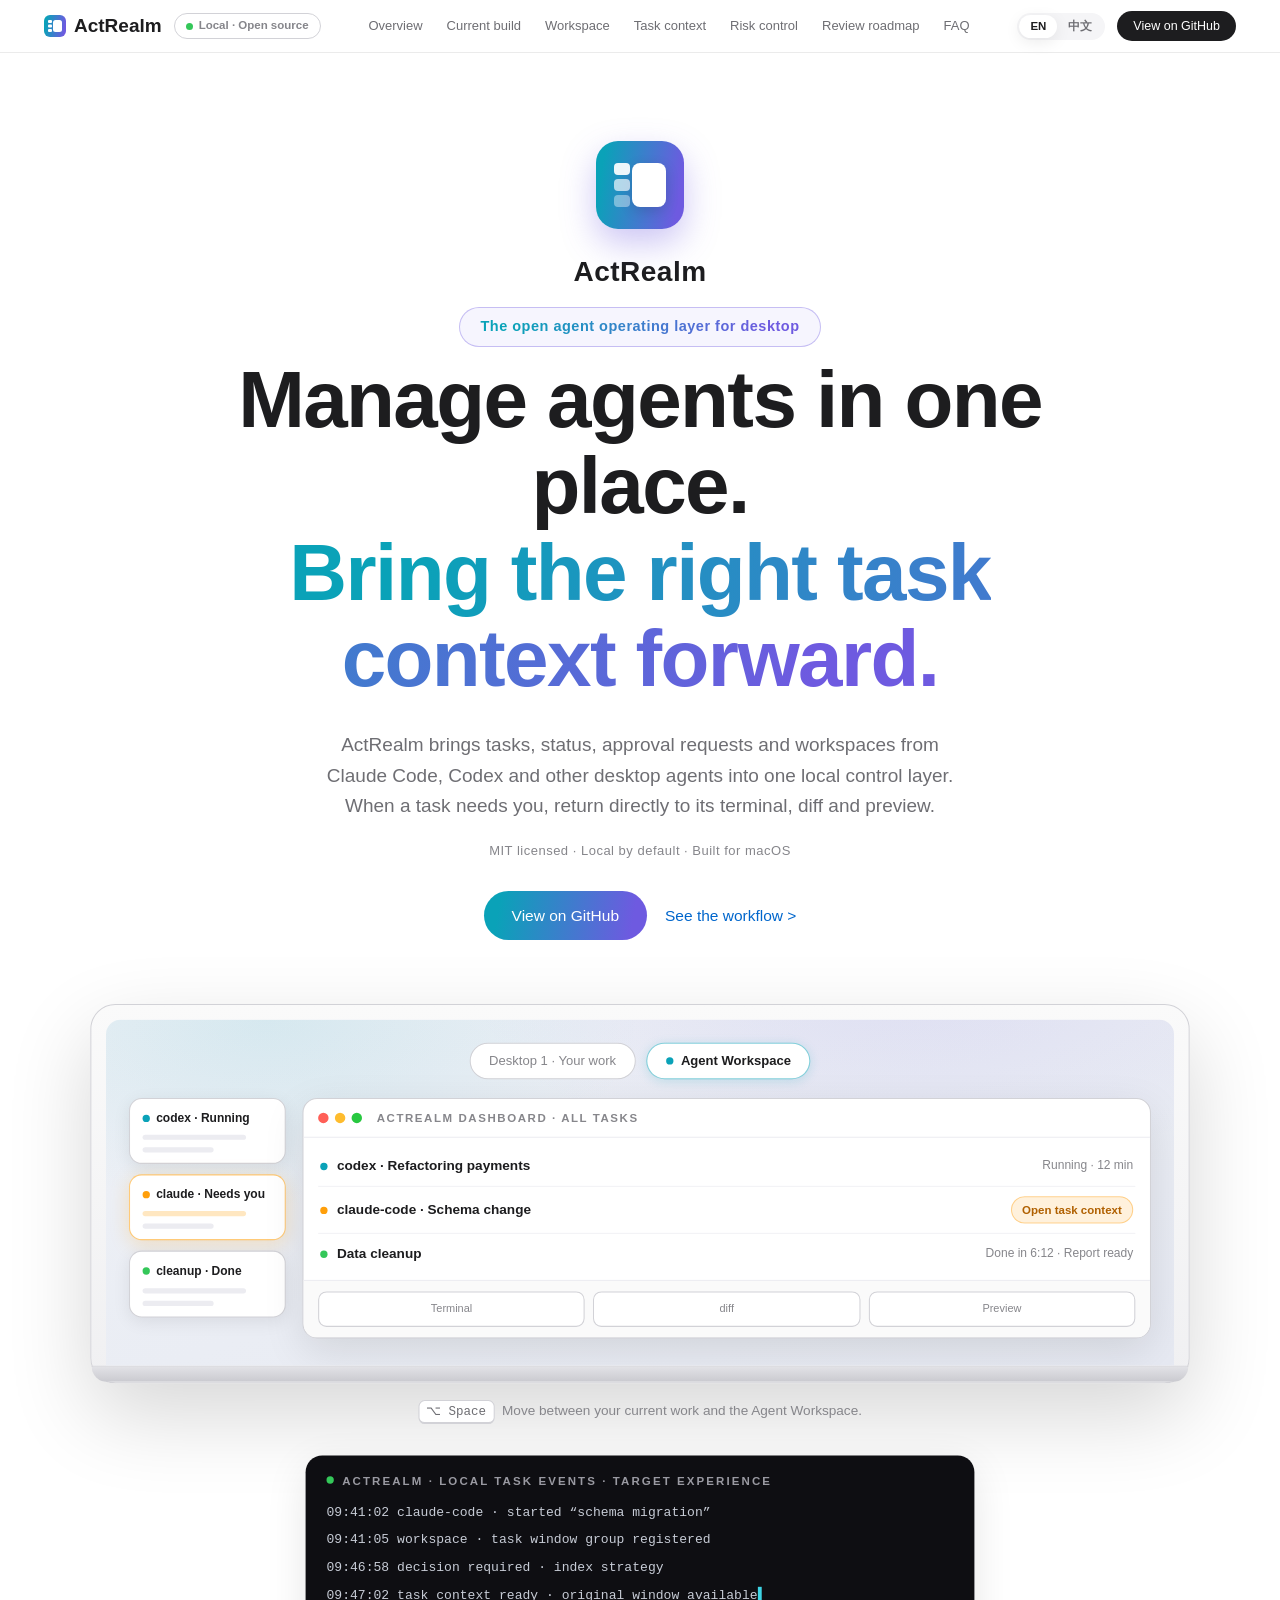
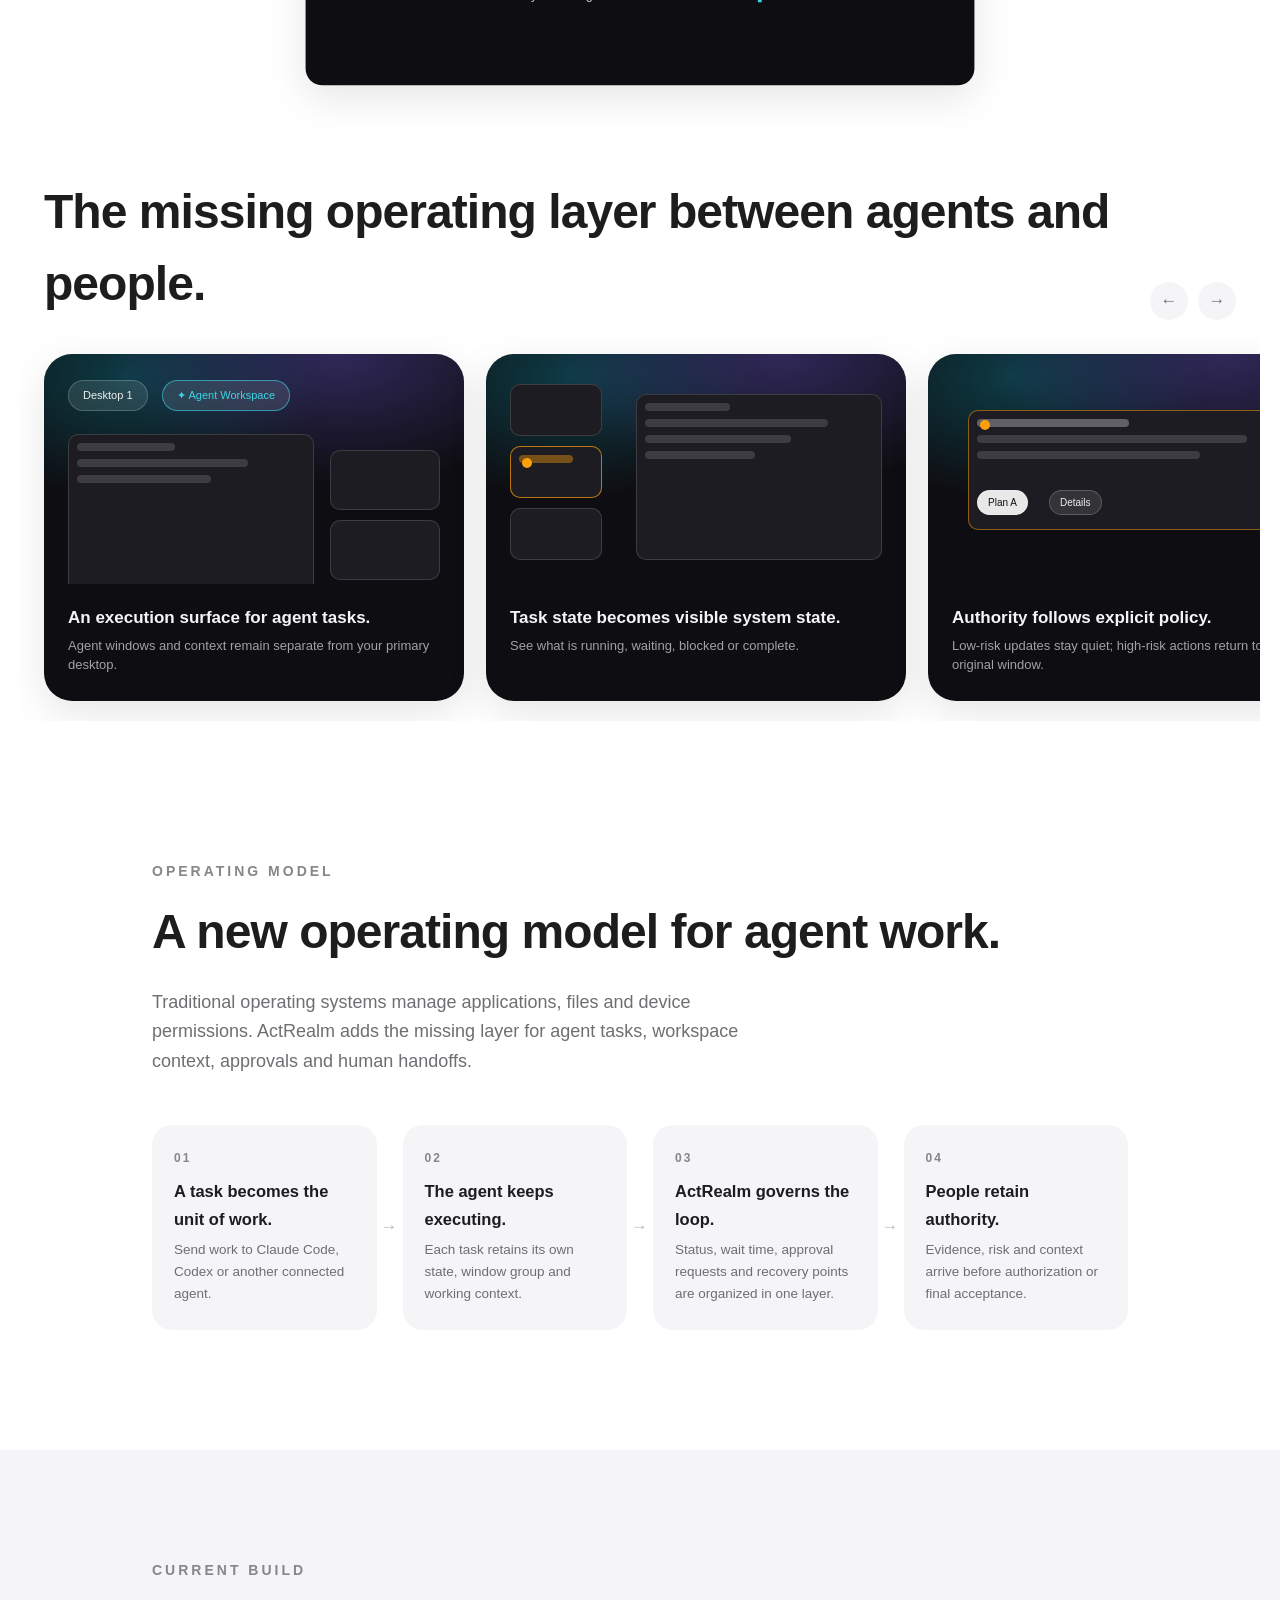
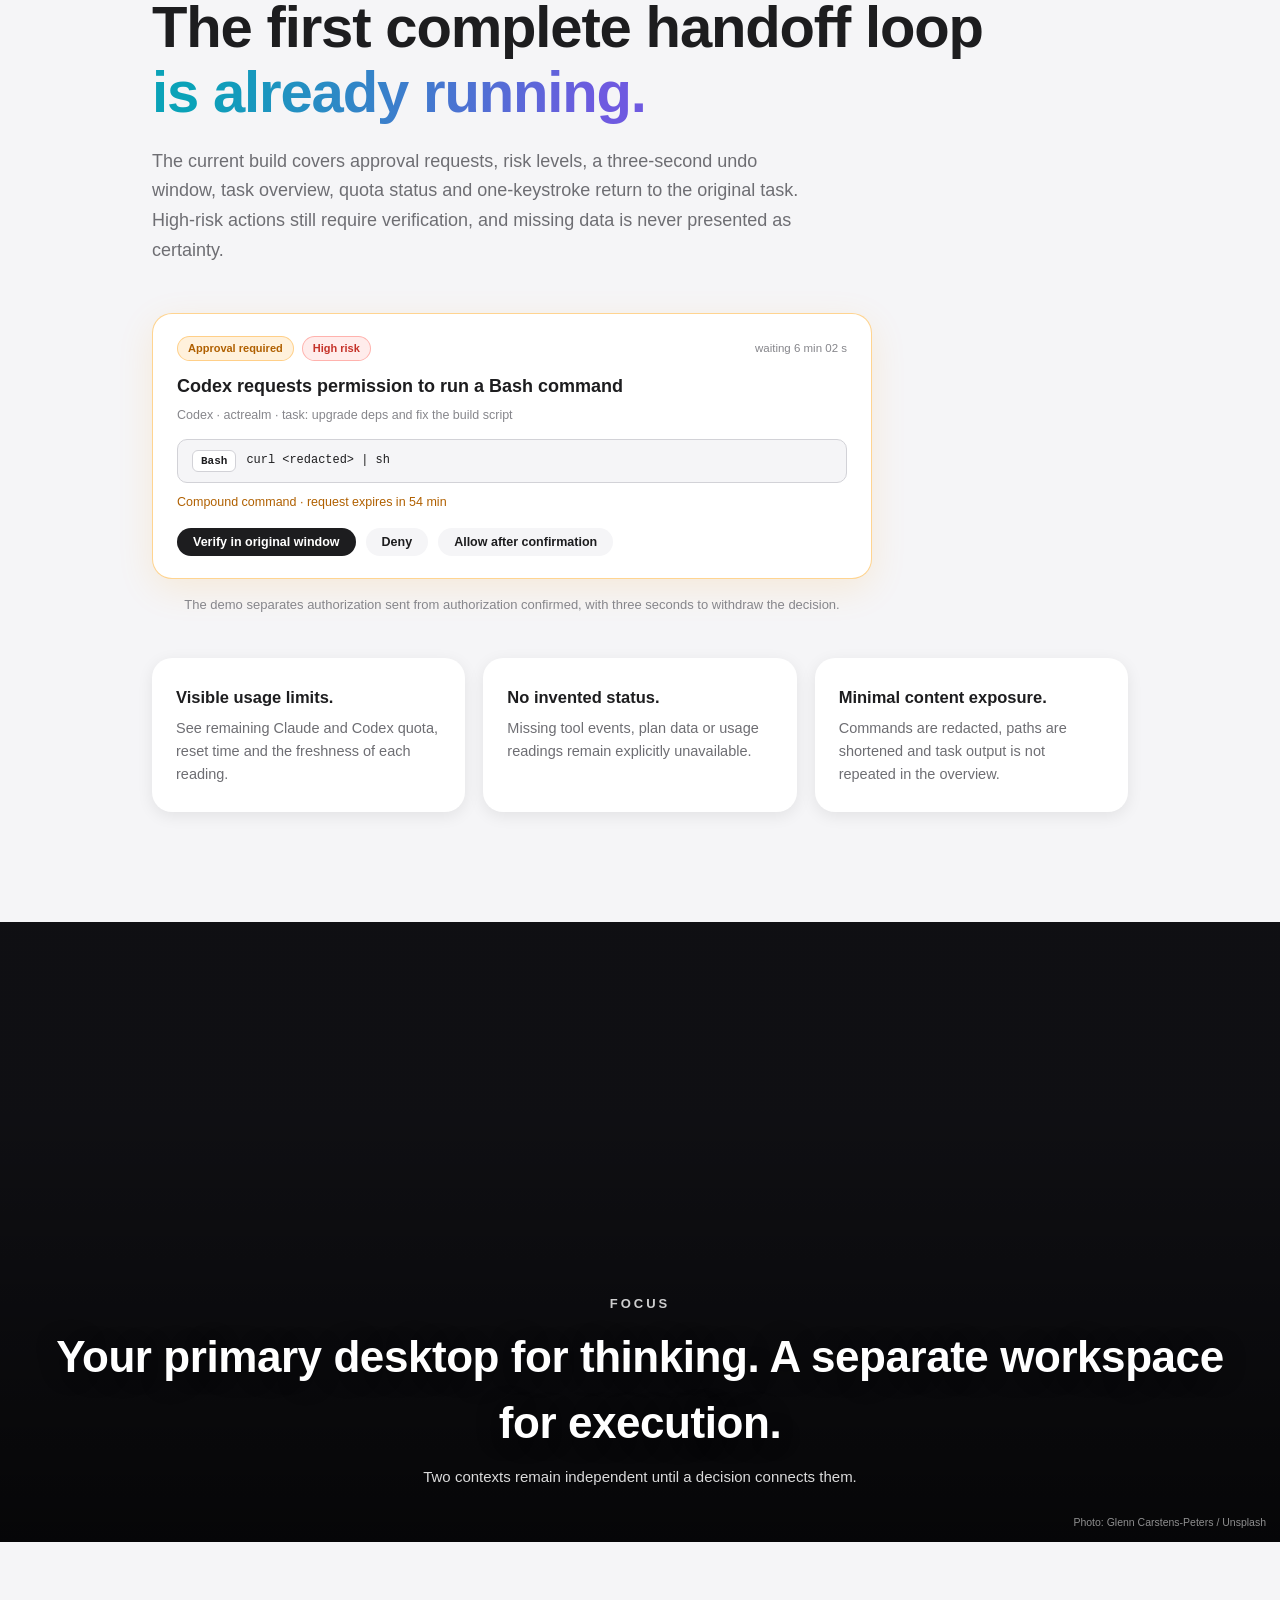
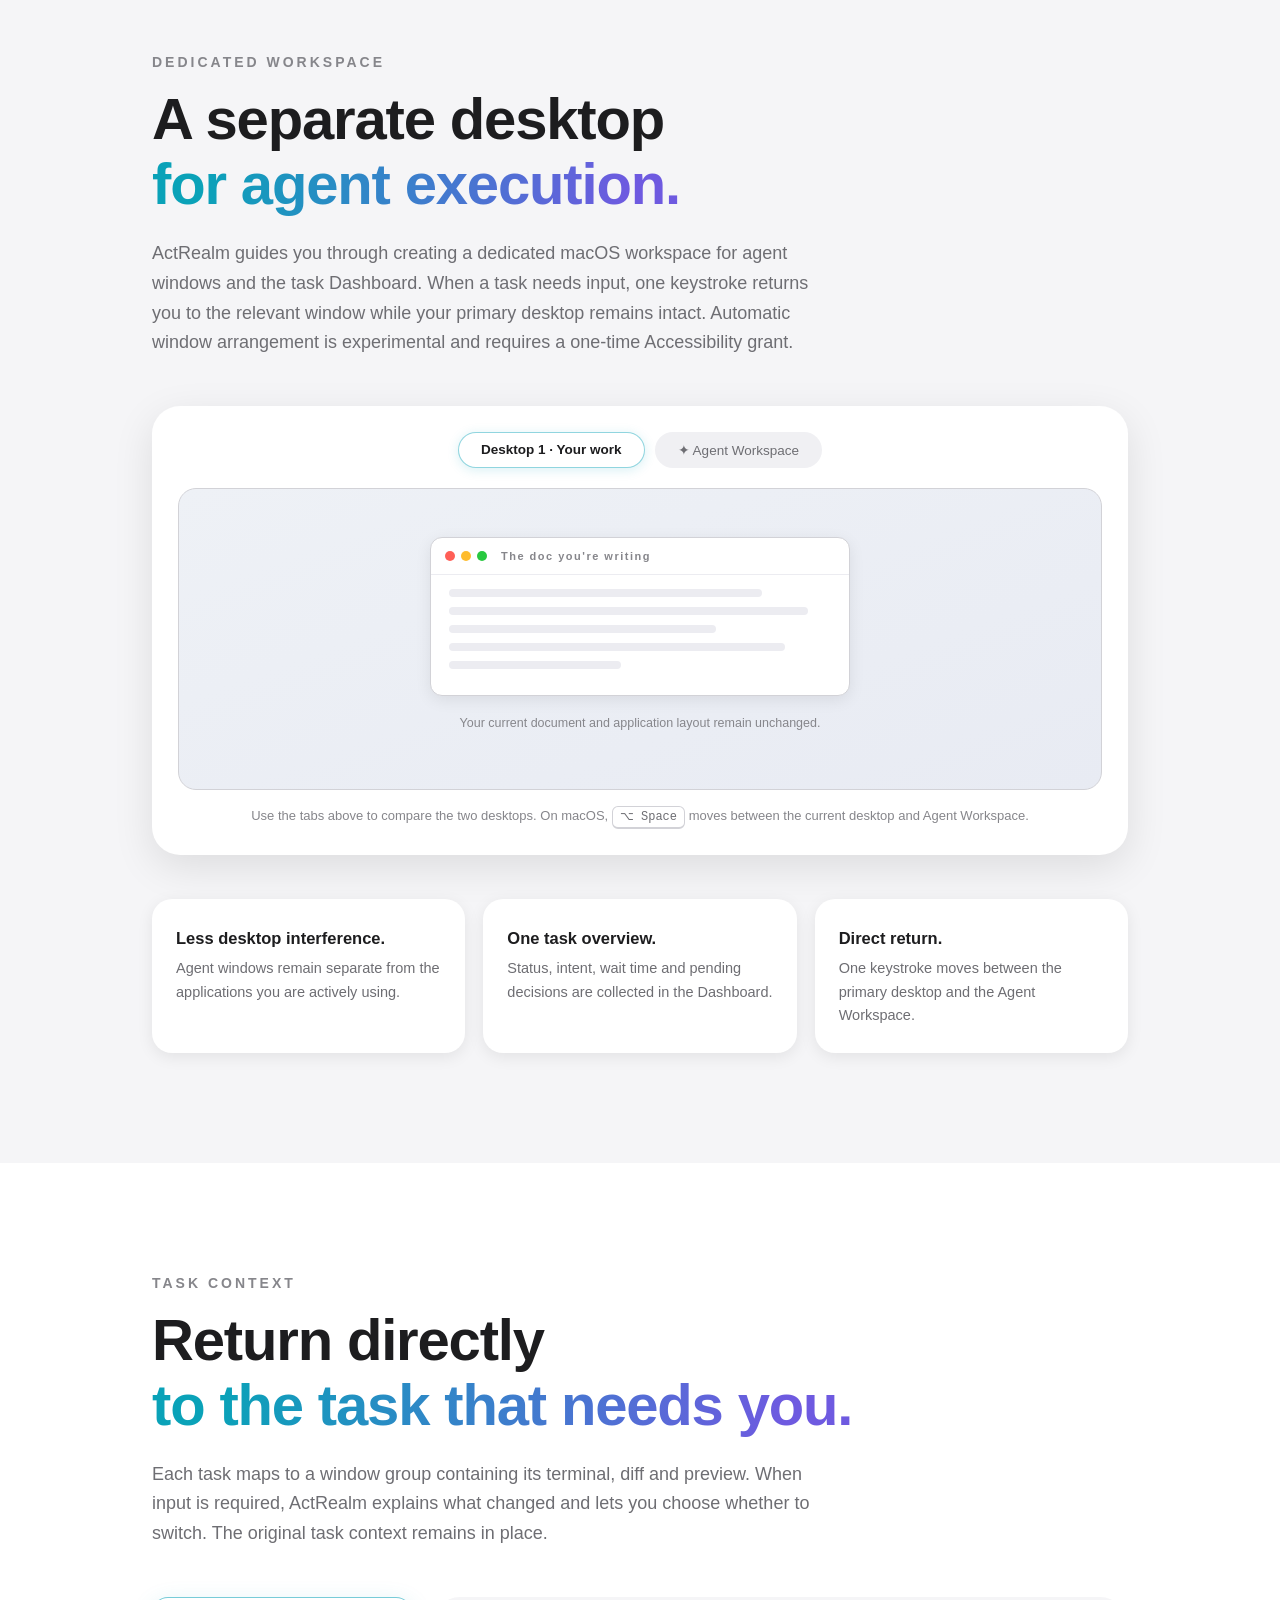
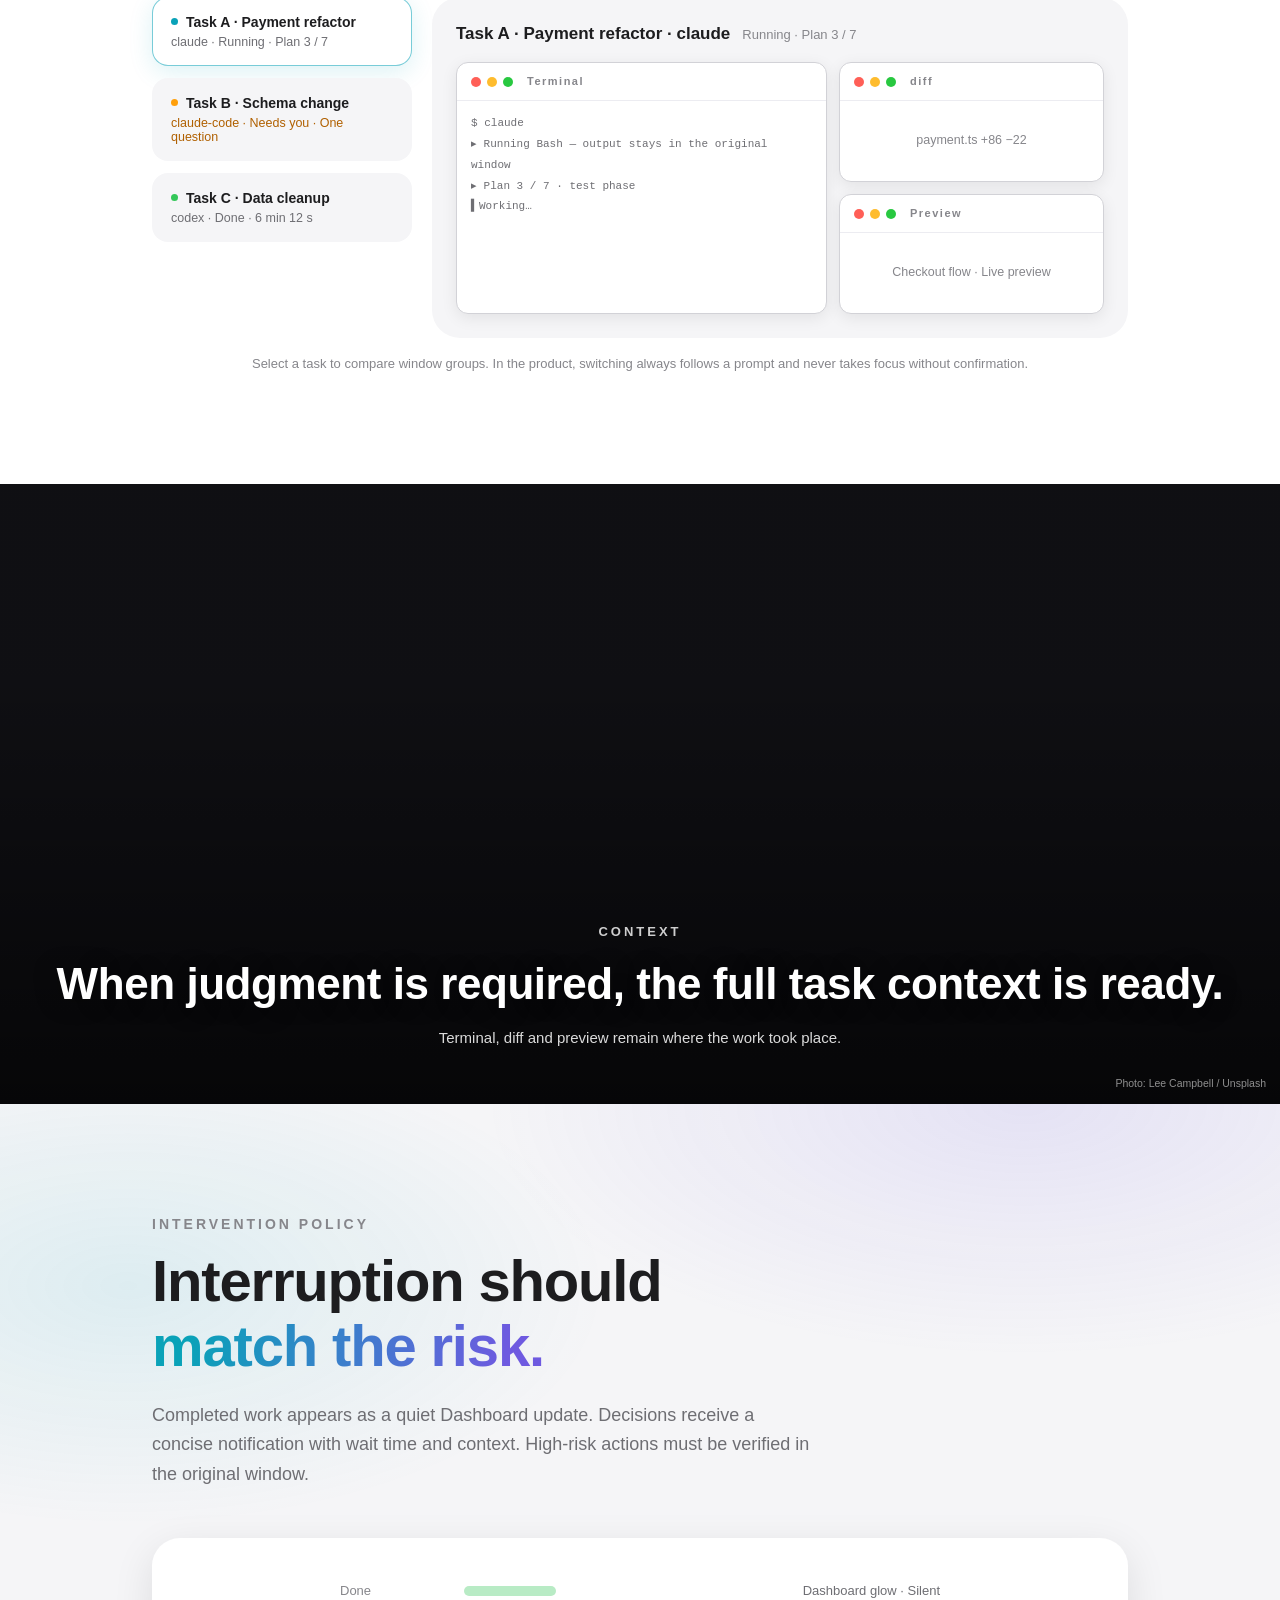
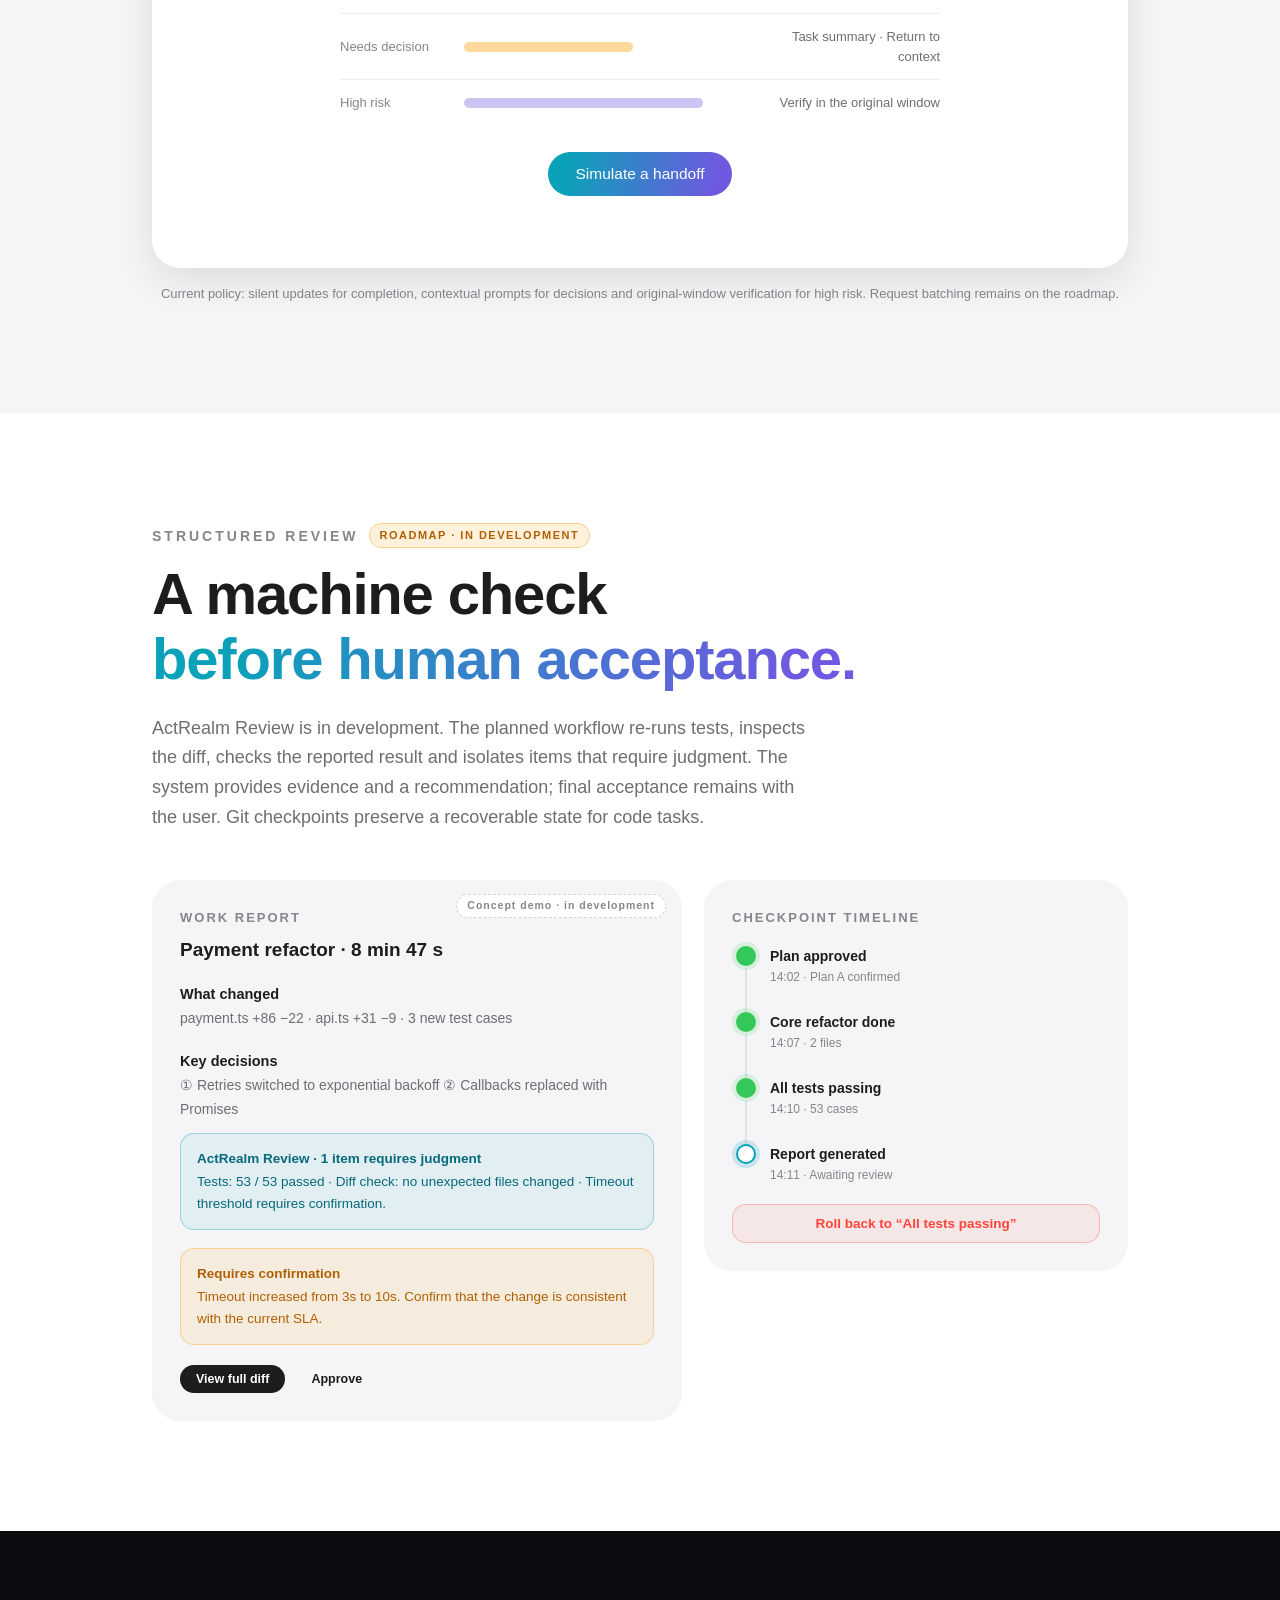
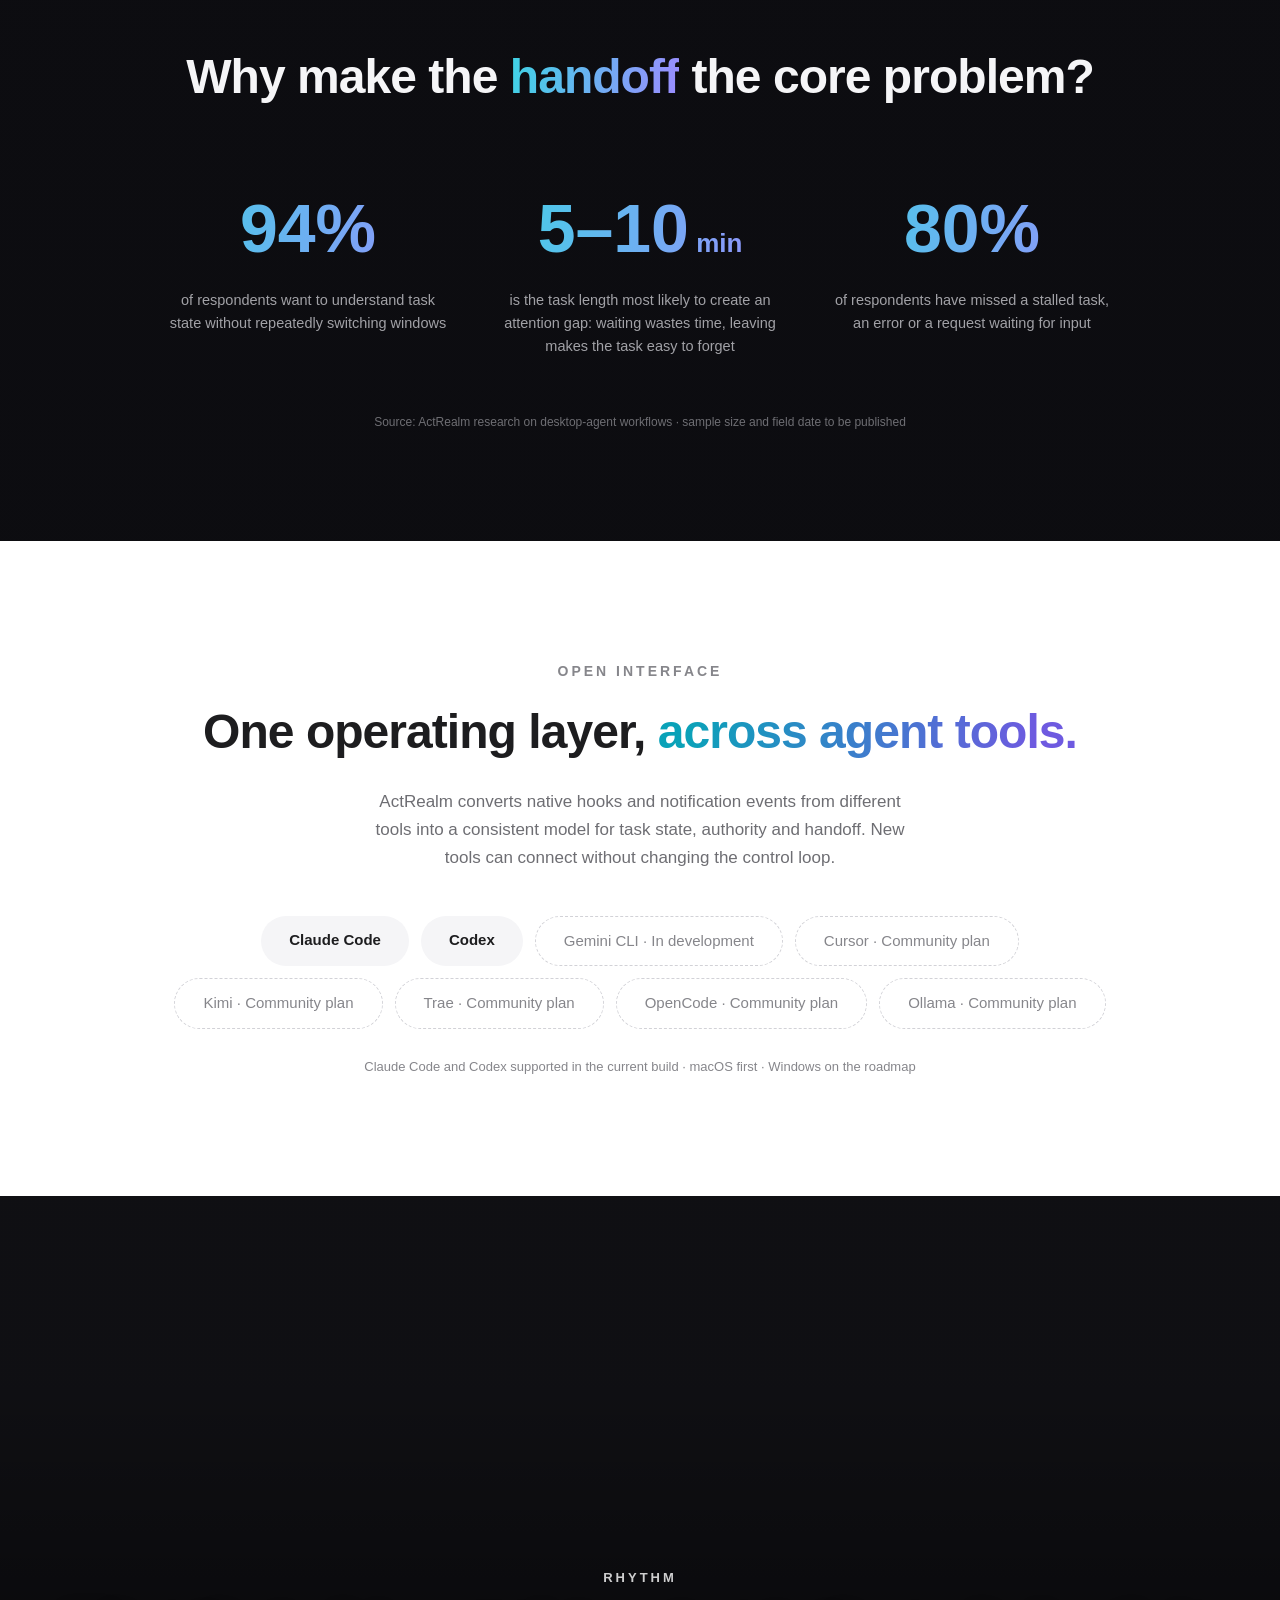
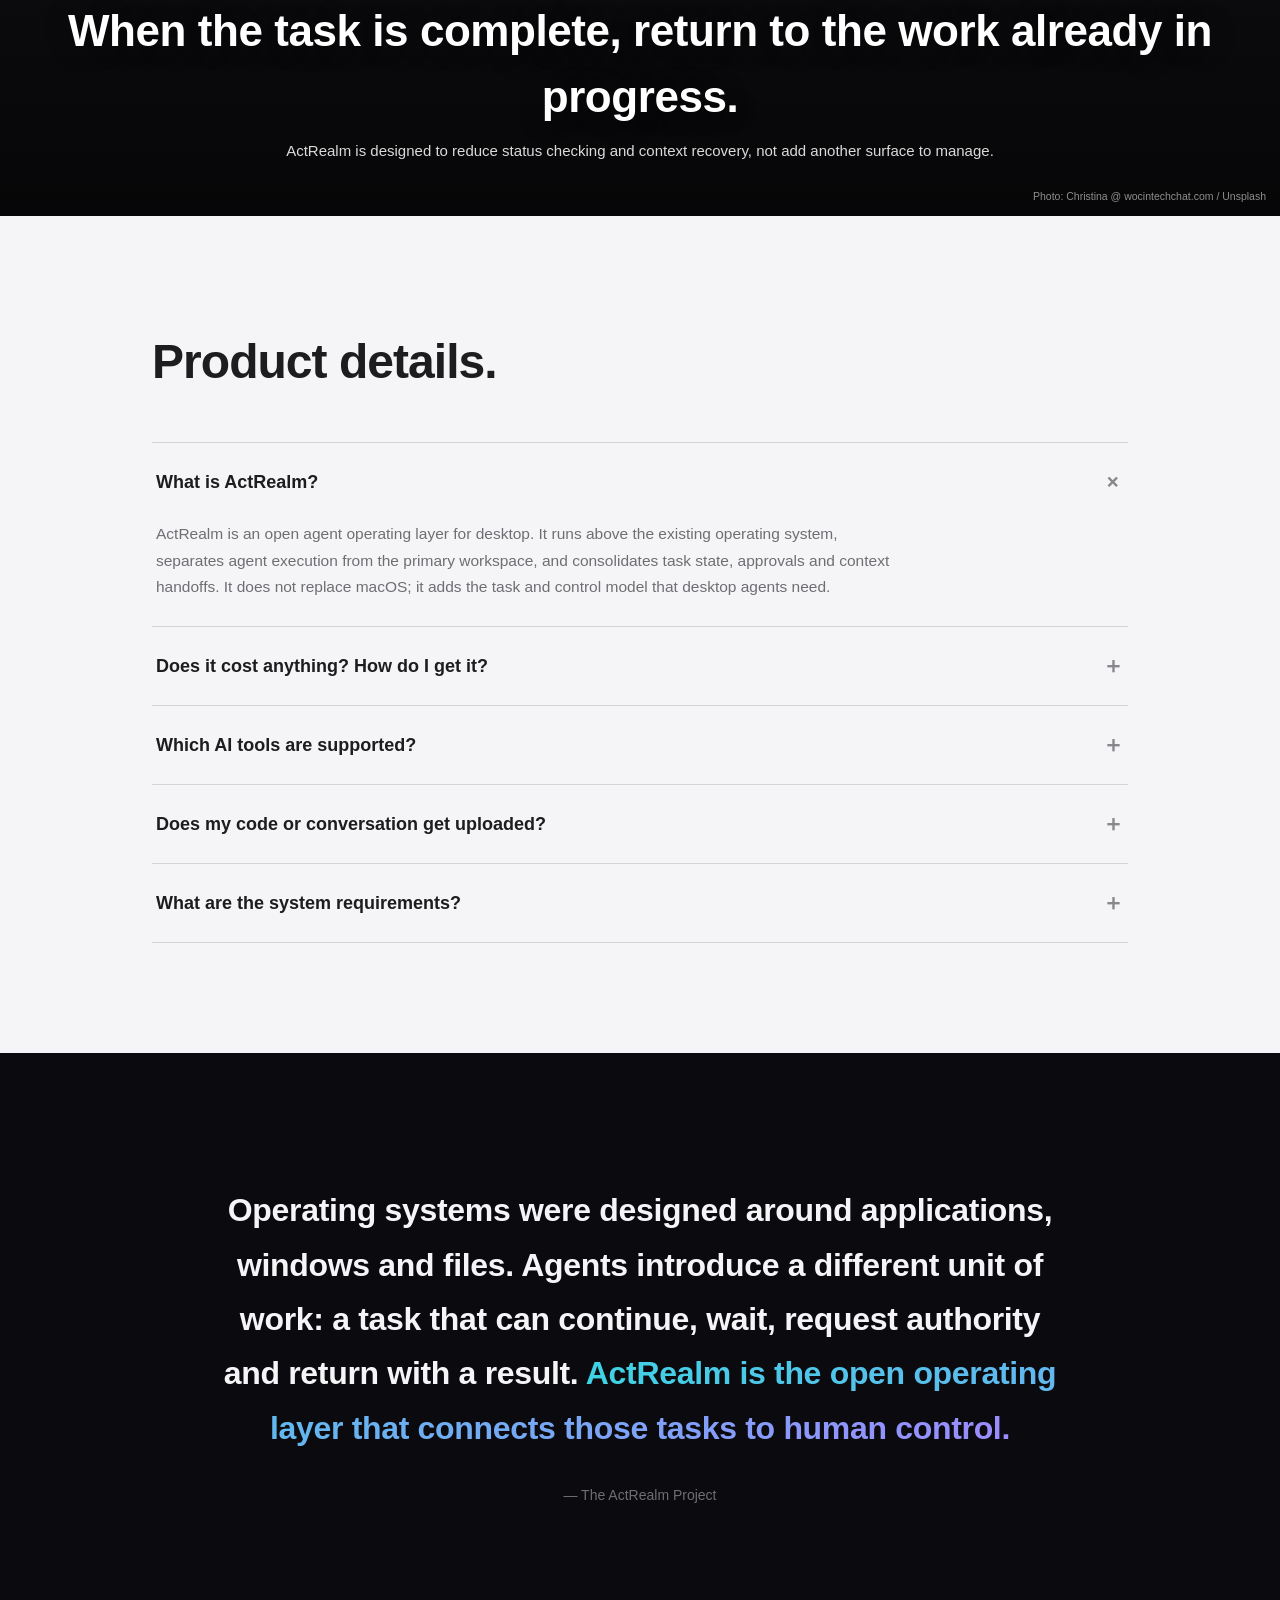
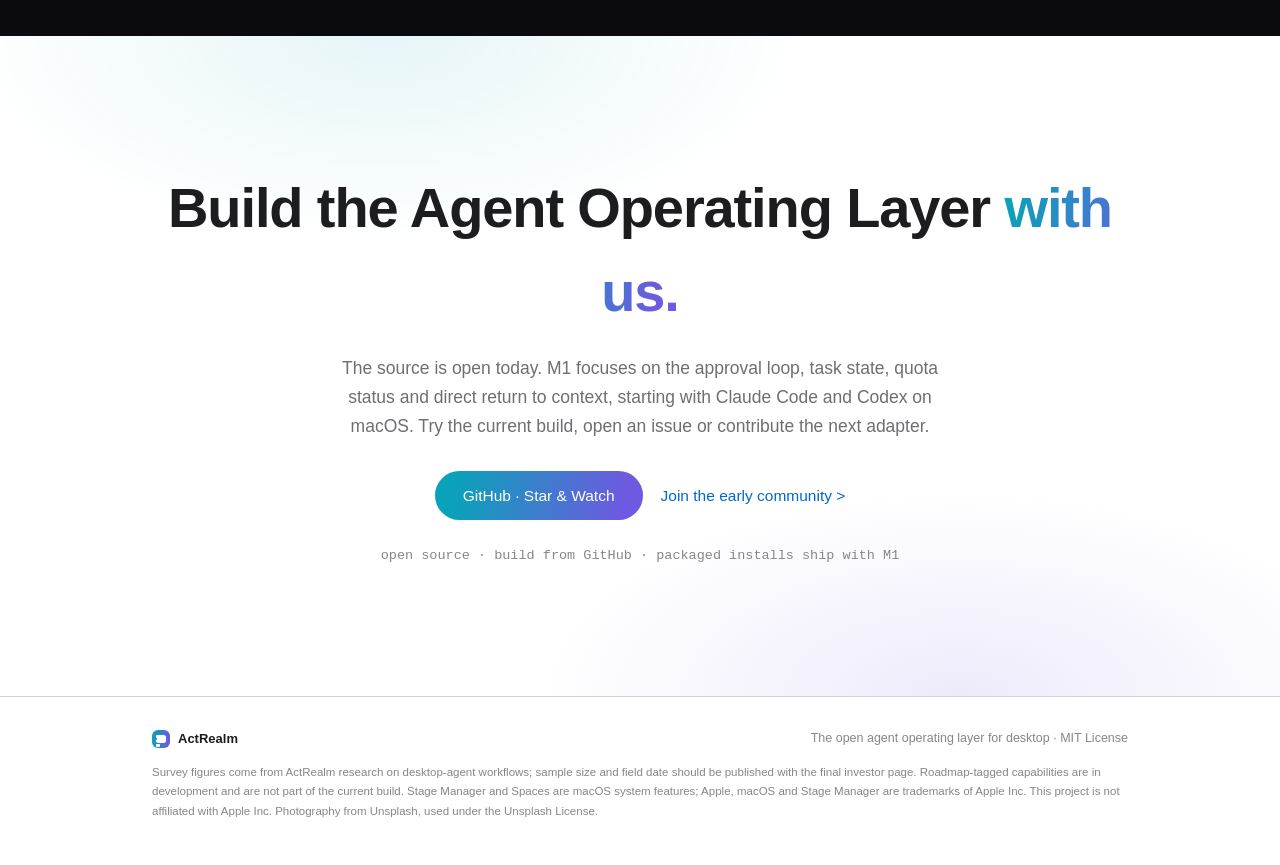
==== index.html @ 5d36e7cb "publish ActRealm site at repository root" ====
<!DOCTYPE html>
<html lang="en">
<head>
<meta charset="UTF-8">
<meta name="viewport" content="width=device-width, initial-scale=1.0, viewport-fit=cover">
<title>ActRealm — Manage Agents and Bring Task Context Forward</title>
<meta name="description" content="ActRealm brings agent tasks, status, approval requests and workspaces into one local control layer, then returns you to the right terminal, diff and preview when action is needed.">
<style>
:root{
  --txt:#1d1d1f; --txt2:#6e6e73; --txt3:#86868b;
  --bg:#ffffff; --bg2:#f5f5f7; --line:#d2d2d7;
  --cyan:#0aa2b8; --violet:#6e5ae0; --amber:#ff9f0a; --amber-t:#b06000;
  --green:#34c759; --red:#ff453a; --blue:#0066cc;
  --grad:linear-gradient(100deg,#0aa2b8 10%,#6e5ae0 90%);
  --radius:28px;
  --shadow:0 12px 40px rgba(0,0,0,.10);
  --shadow-sm:0 4px 16px rgba(0,0,0,.08);
}
*{margin:0;padding:0;box-sizing:border-box;-webkit-font-smoothing:antialiased}
html{scroll-behavior:smooth}
body{background:var(--bg);color:var(--txt);font-family:-apple-system,BlinkMacSystemFont,"SF Pro Display","SF Pro SC","PingFang SC","Source Han Sans SC","Microsoft YaHei",sans-serif;line-height:1.5;overflow-x:hidden}
a{color:inherit;text-decoration:none}
button{font-family:inherit;border:none;background:none;cursor:pointer;color:inherit}
.wrap{max-width:1024px;margin:0 auto;padding:0 24px}
.wrap-wide{max-width:1240px;margin:0 auto;padding:0 24px}
b{color:var(--txt)}
code{font-family:ui-monospace,Menlo,monospace;font-size:.92em;background:#ececf1;padding:2px 7px;border-radius:6px}

/* ---------- reveal ---------- */
.reveal{opacity:0;transform:translateY(30px);transition:opacity .9s cubic-bezier(.2,.6,.2,1),transform .9s cubic-bezier(.2,.6,.2,1)}
.reveal.in{opacity:1;transform:none}
.d1{transition-delay:.08s}.d2{transition-delay:.16s}.d3{transition-delay:.24s}

/* ---------- local nav ---------- */
.lnav{position:sticky;top:0;z-index:100;background:rgba(255,255,255,.72);backdrop-filter:saturate(180%) blur(20px);-webkit-backdrop-filter:saturate(180%) blur(20px);border-bottom:1px solid rgba(0,0,0,.08)}
.lnav-in{display:flex;align-items:center;justify-content:space-between;height:52px;gap:14px}
.lnav .name{display:flex;align-items:center;gap:8px;font-size:19px;font-weight:600}
.mark{width:22px;height:22px;border-radius:6px;background:var(--grad);position:relative;flex:none}
.mark::before{content:"";position:absolute;right:4px;top:5px;bottom:5px;width:9px;border-radius:2.5px;background:#fff}
.mark::after{content:"";position:absolute;left:4px;top:5px;width:4px;height:3px;border-radius:1px;background:#fff;box-shadow:0 4.5px 0 #fff,0 9px 0 #fff}
.lnav .links{display:flex;gap:24px;font-size:13px;color:var(--txt2)}
.lnav .links a:hover{color:var(--txt)}
.lnav .right{display:flex;align-items:center;gap:12px}
.pill-cta{background:var(--txt);color:#fff;font-size:12.5px;font-weight:500;padding:6px 16px;border-radius:980px;transition:.2s;white-space:nowrap}
.pill-cta:hover{transform:scale(1.04)}
.langseg{display:flex;background:var(--bg2);border-radius:980px;padding:2px}
.langseg button{font-size:11.5px;font-weight:600;padding:4px 11px;border-radius:980px;color:var(--txt2);transition:.2s;white-space:nowrap}
.langseg button.on{background:#fff;color:var(--txt);box-shadow:var(--shadow-sm)}

/* ---------- hero ---------- */
.hero{padding:88px 0 0;text-align:center}
.hero .appicon{width:88px;height:88px;border-radius:22px;background:var(--grad);margin:0 auto;position:relative;box-shadow:0 14px 34px rgba(110,90,224,.35)}
.hero .appicon::before{content:"";position:absolute;right:18px;top:22px;bottom:22px;width:34px;border-radius:8px;background:#fff;box-shadow:0 4px 14px rgba(0,0,0,.14)}
.hero .appicon::after{content:"";position:absolute;left:18px;top:22px;width:16px;height:12px;border-radius:4px;background:rgba(255,255,255,.92);box-shadow:0 16px 0 rgba(255,255,255,.66),0 32px 0 rgba(255,255,255,.4)}
.hero h1{font-size:28px;font-weight:600;margin-top:22px;letter-spacing:.5px}
.hero .cat{display:inline-block;margin-top:14px;padding:8px 20px;border-radius:980px;font-size:14.5px;font-weight:700;letter-spacing:.5px;border:1.5px solid rgba(110,90,224,.35);background:rgba(110,90,224,.06)}
.hero .cat span{background:var(--grad);-webkit-background-clip:text;background-clip:text;color:transparent}
.hero .slogan{font-size:clamp(42px,7.4vw,80px);font-weight:700;line-height:1.08;letter-spacing:-.02em;margin-top:10px}
.hero .slogan .g{background:var(--grad);-webkit-background-clip:text;background-clip:text;color:transparent}
.hero .sub{max-width:660px;margin:28px auto 0;font-size:19px;line-height:1.6;color:var(--txt2)}
.hero .badges{margin-top:20px;font-size:13px;color:var(--txt3);letter-spacing:.5px}
.cta-row{margin-top:30px;display:flex;gap:18px;justify-content:center;align-items:center;flex-wrap:wrap}
.btn{display:inline-block;border-radius:980px;font-size:15.5px;font-weight:500;padding:13px 28px;transition:.2s}
.btn-grad{background:var(--grad);color:#fff}
.btn-grad:hover{filter:brightness(1.08);transform:scale(1.02)}
.link-blue{color:var(--blue);font-size:15.5px}
.link-blue:hover{text-decoration:underline}

/* hero visual */
.hero-visual{margin:64px auto 0;max-width:1100px;padding:0 24px;transform-origin:50% 0}
.mac{background:linear-gradient(180deg,#fafafa,#f0f0f2);border:1px solid var(--line);border-radius:24px;padding:14px 14px 0;box-shadow:0 30px 80px rgba(0,0,0,.16)}
.screen{background:linear-gradient(160deg,#eef1f6,#e6e9f2);border-radius:14px 14px 0 0;padding:22px 22px 26px;position:relative;overflow:hidden}
.screen::before{content:"";position:absolute;inset:0;background:radial-gradient(700px 300px at 75% -10%,rgba(110,90,224,.10),transparent 60%),radial-gradient(600px 300px at 15% 0%,rgba(10,162,184,.10),transparent 60%)}
.spaces{display:flex;gap:10px;justify-content:center;position:relative}
.space-pill{font-size:12.5px;padding:7px 18px;border-radius:980px;background:#fff;color:var(--txt3);border:1px solid var(--line)}
.space-pill.on{color:var(--txt);border-color:rgba(10,162,184,.5);box-shadow:0 2px 10px rgba(10,162,184,.18);font-weight:600}
.space-pill.on .sdot{display:inline-block;width:7px;height:7px;border-radius:50%;background:var(--cyan);margin-right:7px}
.ws-grid{display:grid;grid-template-columns:150px 1fr;gap:16px;margin-top:18px;position:relative}
.rail{display:flex;flex-direction:column;gap:10px}
.stagecard{background:#fff;border:1px solid var(--line);border-radius:12px;padding:10px 12px;font-size:11px;color:var(--txt2);text-align:left;box-shadow:var(--shadow-sm)}
.stagecard .row{display:flex;align-items:center;gap:6px;font-weight:600;color:var(--txt);font-size:11.5px}
.dot{width:7px;height:7px;border-radius:50%;flex:none}
.dot.c{background:var(--cyan)}.dot.a{background:var(--amber)}.dot.g{background:var(--green)}
.skel{height:5px;border-radius:3px;background:#ececf1;margin-top:7px}
.stagecard.hot{border-color:rgba(255,159,10,.55);box-shadow:0 4px 18px rgba(255,159,10,.22)}
@keyframes breathe{0%,100%{opacity:1}50%{opacity:.35}}
.led{animation:breathe 1.8s ease-in-out infinite}
.dashwin{background:#fff;border:1px solid var(--line);border-radius:14px;box-shadow:var(--shadow);overflow:hidden;text-align:left}
.titlebar{display:flex;align-items:center;gap:6px;padding:10px 14px;border-bottom:1px solid #ececf1}
.tl{width:10px;height:10px;border-radius:50%}
.tl.r{background:#ff5f57}.tl.y{background:#febc2e}.tl.g{background:#28c840}
.titlebar .t{margin-left:8px;font-size:11px;letter-spacing:1.5px;color:var(--txt3);font-weight:600}
.dashrows{padding:8px 14px 6px}
.drow{display:flex;align-items:center;gap:9px;padding:9px 2px;border-bottom:1px solid #f2f2f5;font-size:13px}
.drow:last-child{border-bottom:none}
.drow .nm{font-weight:600}
.drow .st{margin-left:auto;font-size:11.5px;color:var(--txt3)}
.chipbtn{font-size:11px;font-weight:600;color:var(--amber-t);background:rgba(255,159,10,.14);border:1px solid rgba(255,159,10,.4);padding:4px 10px;border-radius:980px;margin-left:auto;white-space:nowrap}
.consolebar{display:flex;gap:8px;padding:10px 14px;border-top:1px solid #ececf1;background:#fafafa}
.miniwin{flex:1;border:1px solid var(--line);border-radius:8px;padding:8px 0;text-align:center;font-size:10.5px;color:var(--txt3);background:#fff}
.hero-cap{margin-top:16px;text-align:center;font-size:13px;color:var(--txt3)}
.macbase{height:16px;background:linear-gradient(180deg,#e2e2e6,#c9c9cf);border-radius:0 0 18px 18px;margin:0 -14px;border-top:1px solid #d5d5da}

/* ---------- highlights gallery ---------- */
.highlights{padding:120px 0 40px}
.sec-head{font-size:clamp(30px,4.6vw,48px);font-weight:700;letter-spacing:-.02em}
.gallery-head{display:flex;align-items:flex-end;justify-content:space-between;gap:20px}
.arrows{display:flex;gap:10px}
.arrow{width:38px;height:38px;border-radius:50%;background:var(--bg2);font-size:17px;color:var(--txt2);transition:.2s;display:flex;align-items:center;justify-content:center}
.arrow:hover{background:#e8e8ed;color:var(--txt)}
.gallery{display:flex;gap:22px;overflow-x:auto;scroll-snap-type:x mandatory;padding:34px 24px 20px;margin:0 -24px;scrollbar-width:none}
.gallery::-webkit-scrollbar{display:none}
.gcard{flex:0 0 min(78vw,420px);scroll-snap-align:center;background:#0e0e12;color:#f5f5f7;border-radius:var(--radius);overflow:hidden;box-shadow:var(--shadow);transition:transform .3s}
.gcard:hover{transform:translateY(-6px)}
.gcard .art{height:230px;position:relative;overflow:hidden}
.gcard .cap{padding:22px 24px 26px;font-size:17px;font-weight:600;line-height:1.45}
.gcard .cap small{display:block;margin-top:6px;font-size:13px;font-weight:400;color:#a1a1a6}
.art .glow{position:absolute;inset:0;background:radial-gradient(360px 200px at 70% 0%,rgba(110,90,224,.35),transparent 65%),radial-gradient(320px 200px at 20% 10%,rgba(10,162,184,.3),transparent 60%)}
.awin{position:absolute;background:#1c1c22;border:1px solid rgba(255,255,255,.14);border-radius:10px}
.awin .bar{height:8px;margin:8px;border-radius:4px;background:rgba(255,255,255,.14)}
.apill{position:absolute;font-size:11px;padding:6px 14px;border-radius:980px;background:rgba(255,255,255,.1);border:1px solid rgba(255,255,255,.2);color:#eee}
.adot{position:absolute;width:10px;height:10px;border-radius:50%}

/* ---------- chapters ---------- */
.chapter{padding:110px 0}
.chapter.alt{background:var(--bg2)}
.kicker{font-size:14px;font-weight:700;letter-spacing:3px;color:var(--txt3)}
.chapter h2{font-size:clamp(34px,5.2vw,58px);font-weight:700;line-height:1.12;letter-spacing:-.02em;margin-top:14px}
.chapter h2 .g{background:var(--grad);-webkit-background-clip:text;background-clip:text;color:transparent}
.chapter .lead{max-width:660px;margin-top:22px;font-size:18px;line-height:1.65;color:var(--txt2)}
.demo-cap{margin-top:16px;font-size:13px;color:var(--txt3);text-align:center}

/* tiles */
.tiles{display:grid;grid-template-columns:repeat(3,1fr);gap:18px;margin-top:44px}
.tile{background:#fff;border-radius:20px;padding:26px 24px;box-shadow:var(--shadow-sm);font-size:14.5px;color:var(--txt2);line-height:1.6}
.tile b{display:block;font-size:16.5px;margin-bottom:6px}
.chapter:not(.alt) .tile{background:var(--bg2);box-shadow:none}

/* ---------- ch1 desktop demo ---------- */
.dt-demo{margin-top:48px;background:#fff;border-radius:var(--radius);box-shadow:var(--shadow);padding:26px;overflow:hidden}
.dt-pills{display:flex;gap:10px;justify-content:center;flex-wrap:wrap}
.dt-pill{font-size:13.5px;padding:9px 22px;border-radius:980px;background:#f0f0f3;color:var(--txt2);border:1px solid transparent;transition:.25s}
.dt-pill.on{background:#fff;color:var(--txt);font-weight:600;border-color:rgba(10,162,184,.45);box-shadow:0 2px 12px rgba(10,162,184,.16)}
.dt-view{margin-top:20px;border-radius:18px;overflow:hidden;border:1px solid var(--line);background:linear-gradient(160deg,#eef1f6,#e8ebf3)}
.dt-track{display:flex;width:200%;transition:transform .65s cubic-bezier(.3,.7,.2,1)}
.dt-scene{width:50%;flex:none;padding:26px;min-height:300px;position:relative}
.docwin{max-width:420px;margin:22px auto 0;background:#fff;border:1px solid var(--line);border-radius:12px;box-shadow:var(--shadow-sm);padding-bottom:16px}
.docwin .lines{padding:14px 18px 0}
.docwin .ln{height:8px;border-radius:4px;background:#ececf1;margin-bottom:10px}
.scene-tag{text-align:center;font-size:12.5px;color:var(--txt3);margin-top:18px}
.ai-grid{display:grid;grid-template-columns:1.5fr 1fr;gap:14px;max-width:640px;margin:0 auto}
.ai-side{display:flex;flex-direction:column;gap:10px}
.sidewin{flex:1;background:#fff;border:1px solid var(--line);border-radius:10px;display:flex;align-items:center;justify-content:center;font-size:12px;color:var(--txt3);box-shadow:var(--shadow-sm);min-height:52px}
.sidewin i{font-style:normal;font-weight:600}
.kbd{display:inline-block;font-size:12px;border:1px solid var(--line);border-bottom-width:2px;border-radius:6px;padding:1px 7px;background:#fff;color:var(--txt2);font-family:ui-monospace,Menlo,monospace}

/* ---------- ch2 stage demo ---------- */
.st-demo{margin-top:48px;display:grid;grid-template-columns:260px 1fr;gap:20px;align-items:stretch}
.st-rail{display:flex;flex-direction:column;gap:12px}
.taskbtn{text-align:left;background:var(--bg2);border-radius:16px;padding:16px 18px;border:1.5px solid transparent;transition:.25s;font-size:13px;color:var(--txt2)}
.taskbtn .nm{display:flex;align-items:center;gap:8px;font-size:14px;font-weight:600;color:var(--txt)}
.taskbtn .meta{display:block;margin-top:5px;font-size:12.5px}
.taskbtn:hover{background:#eeeef2}
.taskbtn.on{background:#fff;border-color:rgba(10,162,184,.55);box-shadow:0 6px 24px rgba(10,162,184,.14)}
.taskbtn.wait.on{border-color:rgba(255,159,10,.6);box-shadow:0 6px 24px rgba(255,159,10,.18)}
.st-stage{background:var(--bg2);border-radius:var(--radius);padding:24px;position:relative;overflow:hidden;min-height:340px}
.st-head{display:flex;align-items:baseline;gap:12px;flex-wrap:wrap}
.st-head .ttl{font-size:17px;font-weight:700}
.st-head .st{font-size:13px;color:var(--txt3)}
.st-windows{display:grid;grid-template-columns:1.4fr 1fr;gap:12px;margin-top:16px}
.bigwin{grid-row:span 2;background:#fff;border:1px solid var(--line);border-radius:12px;box-shadow:var(--shadow-sm);overflow:hidden;display:flex;flex-direction:column}
.bigwin .body{flex:1;padding:12px 14px;font-family:ui-monospace,Menlo,monospace;font-size:11px;color:var(--txt2);line-height:1.9}
.smallwin{background:#fff;border:1px solid var(--line);border-radius:12px;box-shadow:var(--shadow-sm);min-height:120px;display:flex;flex-direction:column}
.smallwin .body{flex:1;display:flex;align-items:center;justify-content:center;font-size:12.5px;color:var(--txt3);padding:10px;text-align:center;line-height:1.7}
.swap{animation:swapin .45s cubic-bezier(.2,.7,.2,1)}
@keyframes swapin{0%{opacity:0;transform:scale(.965) translateY(10px)}100%{opacity:1;transform:none}}
.st-mode{margin-top:22px;display:flex;justify-content:center;align-items:center;gap:14px;font-size:13.5px;color:var(--txt2);flex-wrap:wrap}
.seg{display:flex;background:var(--bg2);border-radius:980px;padding:3px}
.seg button{font-size:13px;padding:7px 18px;border-radius:980px;color:var(--txt2);transition:.2s}
.seg button.on{background:#fff;color:var(--txt);font-weight:600;box-shadow:var(--shadow-sm)}

/* ---------- ch3 notify ---------- */
.chapter.gradbg{background:
  radial-gradient(900px 420px at 80% 0%,rgba(110,90,224,.12),transparent 60%),
  radial-gradient(800px 400px at 10% 20%,rgba(10,162,184,.10),transparent 60%),var(--bg2)}
.nf-demo{margin-top:48px;background:#fff;border-radius:var(--radius);box-shadow:var(--shadow);padding:30px;position:relative;overflow:hidden;min-height:330px}
.nf-btnrow{text-align:center;margin-top:26px}
.notif{position:absolute;top:26px;right:26px;width:min(400px,86%);background:rgba(250,250,252,.92);backdrop-filter:blur(14px);border:1px solid var(--line);border-radius:18px;box-shadow:0 18px 50px rgba(0,0,0,.18);padding:18px 20px;opacity:0;transform:translateY(-16px) scale(.97);pointer-events:none;transition:.45s cubic-bezier(.2,.7,.2,1);z-index:5}
.notif.show{opacity:1;transform:none;pointer-events:auto}
.notif .hd{display:flex;align-items:center;gap:8px;font-size:14px;font-weight:700}
.notif .bd{margin-top:8px;font-size:13px;color:var(--txt2);line-height:1.65}
.notif .acts{margin-top:14px;display:flex;gap:10px}
.nbtn{font-size:12.5px;font-weight:600;padding:7px 16px;border-radius:980px;transition:.2s}
.nbtn.ok{background:var(--txt);color:#fff}
.nbtn.ok:hover{transform:scale(1.04)}
.nbtn.ghost{background:var(--bg2);color:var(--txt)}
.ladder{max-width:600px;margin:0 auto}
.lrow{display:grid;grid-template-columns:110px 1fr 190px;align-items:center;gap:14px;padding:13px 0;border-bottom:1px solid #ececf1;font-size:14px}
.lrow:last-child{border-bottom:none}
.lrow .lv{color:var(--txt3);font-size:13px}
.lbar{height:10px;border-radius:5px}
.lrow .how{color:var(--txt2);font-size:13px;text-align:right}

/* ---------- ch4 report ---------- */
.rp-demo{margin-top:48px;display:grid;grid-template-columns:1.25fr 1fr;gap:22px;align-items:start}
.rp-card,.rp-side{background:var(--bg2);border-radius:var(--radius);padding:28px}
.rp-card h4,.rp-side h4{font-size:13px;letter-spacing:2px;color:var(--txt3);font-weight:700}
.rp-card .ttl{font-size:19px;font-weight:700;margin-top:8px}
.rp-sec{margin-top:18px;font-size:14px;line-height:1.7;color:var(--txt2)}
.rp-sec b{font-size:14.5px}
.rp-doubt{margin-top:18px;background:rgba(255,159,10,.1);border:1px solid rgba(255,159,10,.35);border-radius:14px;padding:14px 16px;font-size:13.5px;color:var(--amber-t);line-height:1.65}
.rp-doubt b{color:var(--amber-t)}
.rp-verdict{margin-top:12px;background:rgba(10,162,184,.08);border:1px solid rgba(10,162,184,.35);border-radius:14px;padding:14px 16px;font-size:13.5px;color:#07697a;line-height:1.65}
.rp-verdict b{color:#07697a}
.rp-acts{margin-top:20px;display:flex;gap:10px;flex-wrap:wrap}
.timeline{margin-top:18px;position:relative;padding-left:4px}
.tstep{display:flex;gap:14px;padding:0 0 26px;position:relative}
.tstep::before{content:"";position:absolute;left:9px;top:22px;bottom:0;width:2px;background:#e2e2e7}
.tstep:last-child{padding-bottom:6px}
.tstep:last-child::before{display:none}
.tdot{width:20px;height:20px;border-radius:50%;background:#fff;border:2px solid #cfcfd6;flex:none;position:relative;z-index:1;transition:.25s}
.tstep.done .tdot{border-color:var(--green);background:var(--green);box-shadow:0 0 0 4px rgba(52,199,89,.15)}
.tstep.cur .tdot{border-color:var(--cyan);background:#fff;box-shadow:0 0 0 4px rgba(10,162,184,.18)}
.tstep .tt{font-size:14px;font-weight:600;line-height:20px}
.tstep .ts{font-size:12px;color:var(--txt3);margin-top:2px}
.tstep.rolled{opacity:.32;filter:saturate(0)}
.rollbtn{margin-top:14px;width:100%;text-align:center;font-size:13.5px;font-weight:600;color:var(--red);background:rgba(255,69,58,.08);border:1px solid rgba(255,69,58,.3);padding:11px;border-radius:14px;transition:.2s}
.rollbtn:hover{background:rgba(255,69,58,.14)}

/* ---------- photo bands (real scenes) ---------- */
.photo-band{position:relative;height:min(74vh,620px);overflow:hidden;background:#101014}
.photo-band img{position:absolute;inset:0;width:100%;height:100%;object-fit:cover;display:block}
.photo-band .shade{position:absolute;inset:0;background:linear-gradient(180deg,rgba(0,0,0,.05) 30%,rgba(0,0,0,.62) 100%)}
.photo-band .txt{position:absolute;left:0;right:0;bottom:0;padding:0 24px 54px;color:#fff;text-align:center}
.photo-band .txt .pk{font-size:13px;font-weight:700;letter-spacing:3px;opacity:.8}
.photo-band .txt .pl{margin-top:10px;font-size:clamp(26px,4.6vw,44px);font-weight:700;letter-spacing:-.01em;text-shadow:0 2px 24px rgba(0,0,0,.45)}
.photo-band .txt .ps{margin-top:10px;font-size:15px;opacity:.85}
.photo-band .credit{position:absolute;right:14px;bottom:12px;font-size:10.5px;color:rgba(255,255,255,.55);z-index:2}

/* ---------- stats band ---------- */
.band{position:relative;background:#101014;color:#f5f5f7;padding:110px 0;text-align:center;overflow:hidden}
.band .bgimg{position:absolute;inset:0;width:100%;height:100%;object-fit:cover;opacity:.34;filter:saturate(.85)}
.band .bgshade{position:absolute;inset:0;background:linear-gradient(180deg,rgba(12,12,16,.82),rgba(12,12,16,.9))}
.band .wrap{position:relative;z-index:1}
.band .g{background:linear-gradient(100deg,#3ed3e4,#9b8cff);-webkit-background-clip:text;background-clip:text;color:transparent}
.band .grid{display:grid;grid-template-columns:repeat(3,1fr);gap:20px;margin-top:64px}
.band .num{font-size:clamp(44px,6vw,68px);font-weight:700;background:linear-gradient(100deg,#3ed3e4,#9b8cff);-webkit-background-clip:text;background-clip:text;color:transparent}
.band .lbl{margin:10px auto 0;max-width:280px;font-size:14.5px;color:#a1a1a6;line-height:1.6}
.band .src{margin-top:54px;font-size:12px;color:#6e6e73}

/* ---------- compat ---------- */
.compat{padding:120px 0;text-align:center}
.chips{margin-top:44px;display:flex;flex-wrap:wrap;gap:12px;justify-content:center}
.chip{padding:13px 28px;border-radius:980px;background:var(--bg2);font-size:15px;font-weight:600;transition:.2s}
.chip:hover{transform:translateY(-3px);box-shadow:var(--shadow-sm)}
.chip.soon{color:var(--txt3);font-weight:400;background:#fff;border:1px dashed var(--line)}
.compat .note{margin-top:28px;font-size:13px;color:var(--txt3)}

/* ---------- faq ---------- */
.faq{background:var(--bg2);padding:110px 0}
.faq-list{margin-top:44px;border-top:1px solid var(--line)}
.qa{border-bottom:1px solid var(--line)}
.qa .q{width:100%;display:flex;justify-content:space-between;align-items:center;gap:20px;text-align:left;padding:24px 4px;font-size:18px;font-weight:600}
.qa .q .ic{font-size:22px;color:var(--txt3);transition:transform .35s;flex:none}
.qa.open .q .ic{transform:rotate(45deg)}
.qa .a{max-height:0;overflow:hidden;transition:max-height .45s cubic-bezier(.3,.7,.2,1)}
.qa .a p{padding:0 4px 26px;max-width:760px;font-size:15.5px;line-height:1.7;color:var(--txt2)}

/* ---------- cta ---------- */
.cta{padding:130px 0;text-align:center;background:
  radial-gradient(700px 340px at 30% 0%,rgba(10,162,184,.10),transparent 60%),
  radial-gradient(700px 340px at 75% 100%,rgba(110,90,224,.12),transparent 60%)}
.cta .sec-head{font-size:clamp(34px,5.2vw,56px)}
.cta .lead{max-width:600px;margin:20px auto 0;font-size:17.5px;color:var(--txt2);line-height:1.65}
.mono{margin-top:26px;font-family:ui-monospace,Menlo,monospace;font-size:13.5px;color:var(--txt3)}
.gtxt{background:var(--grad);-webkit-background-clip:text;background-clip:text;color:transparent}

/* ---------- agent presence ---------- */
.duty{display:inline-flex;align-items:center;gap:6px;font-size:11.5px;font-weight:600;color:var(--txt3);border:1px solid var(--line);border-radius:980px;padding:3px 11px;white-space:nowrap}
.ddot{width:7px;height:7px;border-radius:50%;background:var(--green);animation:breathe 1.8s ease-in-out infinite;flex:none}
.feed{max-width:640px;margin:30px auto 0;background:#0e0e12;border-radius:16px;padding:16px 20px 14px;text-align:left;box-shadow:var(--shadow)}
.feed-head{display:flex;align-items:center;gap:8px;font-size:11px;letter-spacing:2px;color:#9a9aa2;font-weight:700}
.feed-body{margin-top:10px;font-family:ui-monospace,Menlo,monospace;font-size:12.5px;line-height:2.1;color:#c7ccd6;min-height:164px}
.fl:last-child::after{content:"▍";color:#3ed3e4;animation:breathe 1s infinite}

/* ---------- division of labor loop ---------- */
.loop{padding:100px 0 120px}
.loop .lead{max-width:640px;margin-top:20px;font-size:18px;line-height:1.65;color:var(--txt2)}
.loop-grid{display:grid;grid-template-columns:repeat(4,1fr);gap:26px;margin-top:48px}
.lcard{background:var(--bg2);border-radius:20px;padding:24px 22px;font-size:13.5px;color:var(--txt2);line-height:1.65;position:relative}
.lcard .ln{display:block;font-size:12px;font-weight:700;letter-spacing:2px;color:var(--txt3);margin-bottom:10px}
.lcard b{display:block;font-size:16.5px;margin-bottom:6px;color:var(--txt)}
.lcard:not(:last-child)::after{content:"→";position:absolute;right:-21px;top:50%;transform:translateY(-50%);color:#b8b8bf;font-size:17px}

/* ---------- manifesto ---------- */
.manifesto{background:#0b0b0f;color:#f5f5f7;padding:130px 0;text-align:center}
.manifesto .mani{max-width:840px;margin:0 auto;font-size:clamp(21px,3vw,32px);font-weight:600;line-height:1.7;letter-spacing:-.01em}
.manifesto .mani .g{background:linear-gradient(100deg,#3ed3e4,#9b8cff);-webkit-background-clip:text;background-clip:text;color:transparent}
.mani-sign{margin-top:30px;font-size:14px;color:#6e6e73}

/* ---------- footer ---------- */
footer{border-top:1px solid var(--line);padding:32px 0 44px;font-size:12.5px;color:var(--txt3)}
.foot-in{display:flex;justify-content:space-between;gap:20px;flex-wrap:wrap}
.footnote{margin-top:14px;font-size:11.5px;line-height:1.7}

/* ---------- toast ---------- */
#toast{position:fixed;left:50%;bottom:34px;transform:translateX(-50%) translateY(20px);background:rgba(29,29,31,.92);color:#fff;font-size:13.5px;padding:11px 22px;border-radius:980px;opacity:0;pointer-events:none;transition:.4s cubic-bezier(.2,.7,.2,1);z-index:200;box-shadow:0 10px 30px rgba(0,0,0,.25);max-width:86vw;text-align:center}
#toast.show{opacity:1;transform:translateX(-50%)}

/* ---------- roadmap badges ---------- */
.rmk{display:inline-block;margin-left:10px;font-size:11px;font-weight:700;letter-spacing:1.5px;color:var(--amber-t);background:rgba(255,159,10,.14);border:1px solid rgba(255,159,10,.4);padding:3px 10px;border-radius:980px;vertical-align:2px}
.demo-badge{position:absolute;top:14px;right:16px;font-size:10.5px;font-weight:700;letter-spacing:1px;color:var(--txt3);background:#fff;border:1px dashed var(--line);padding:3px 10px;border-radius:980px}
.rp-card{position:relative}

/* ---------- shipping-today outbox demo ---------- */
.ob-demo{margin-top:48px;max-width:720px}
.ob-card{background:#fff;border:1.5px solid rgba(255,159,10,.45);border-radius:20px;padding:22px 24px;box-shadow:0 10px 36px rgba(255,159,10,.12)}
.ob-badges{display:flex;align-items:center;gap:8px;flex-wrap:wrap}
.obb{font-size:11px;font-weight:700;padding:3px 10px;border-radius:980px}
.obb.amber{color:var(--amber-t);background:rgba(255,159,10,.14);border:1px solid rgba(255,159,10,.4)}
.obb.red{color:#c53229;background:rgba(255,69,58,.1);border:1px solid rgba(255,69,58,.35)}
.ob-wait{margin-left:auto;font-size:11.5px;color:var(--txt3)}
.ob-title{margin-top:12px;font-size:18px;font-weight:700}
.ob-src{margin-top:6px;font-size:12.5px;color:var(--txt3)}
.ob-cmd{margin-top:14px;display:flex;align-items:center;gap:10px;background:var(--bg2);border:1px solid var(--line);border-radius:10px;padding:10px 14px;font-family:ui-monospace,Menlo,monospace;font-size:13px}
.ob-tool{font-size:11px;font-weight:700;background:#fff;border:1px solid var(--line);padding:2px 8px;border-radius:6px}
.ob-risk{margin-top:10px;font-size:12.5px;color:var(--amber-t)}
.ob-acts{margin-top:16px;display:flex;gap:10px;flex-wrap:wrap}
.undo-pill{margin-top:14px;display:flex;align-items:center;gap:12px;background:rgba(52,199,89,.1);border:1px solid rgba(52,199,89,.35);border-radius:980px;padding:10px 14px}
.undo-ring{width:34px;height:34px;border-radius:50%;background:conic-gradient(#1e9e46 100%,#dfe7df 0);display:flex;align-items:center;justify-content:center;flex:none}
.undo-ring i{font-style:normal;width:26px;height:26px;border-radius:50%;background:#fff;display:flex;align-items:center;justify-content:center;font-size:12px;font-weight:700;color:#1e9e46}
.undo-txt{font-size:13px;color:#1e6f3d;flex:1;line-height:1.5}
[hidden]{display:none!important}

@media(max-width:860px){
  .lnav .links{display:none}
  .loop-grid{grid-template-columns:1fr}
  .lcard:not(:last-child)::after{content:"↓";right:auto;left:50%;top:auto;bottom:-24px;transform:translateX(-50%)}
  .ws-grid{grid-template-columns:1fr}
  .rail{flex-direction:row}
  .rail .stagecard{flex:1}
  .tiles{grid-template-columns:1fr}
  .st-demo{grid-template-columns:1fr}
  .st-rail{flex-direction:row;overflow-x:auto;padding-bottom:4px}
  .st-rail .taskbtn{flex:1 0 200px}
  .rp-demo{grid-template-columns:1fr}
  .band .grid{grid-template-columns:1fr}
  .lrow{grid-template-columns:90px 1fr}
  .lrow .how{grid-column:1/3;text-align:left}
  .ai-grid{grid-template-columns:1fr}
}
</style>
</head>
<body>

<!-- ============ local nav ============ -->
<nav class="lnav"><div class="wrap-wide lnav-in">
  <span style="display:inline-flex;align-items:center;gap:12px"><a class="name" href="#top"><span class="mark"></span>ActRealm</a><span class="duty"><span class="ddot"></span><span data-i="nav.duty"></span></span></span>
  <div class="links">
    <a href="#highlights" data-i="nav.hl"></a><a href="#now" data-i="nav.now"></a><a href="#ws" data-i="nav.ws"></a><a href="#stage" data-i="nav.st"></a><a href="#notify" data-i="nav.nf"></a><a href="#report" data-i="nav.rp"></a><a href="#faq" data-i="nav.faq"></a>
  </div>
  <div class="right">
    <div class="langseg" id="langSeg">
      <button data-l="en" class="on">EN</button><button data-l="zh">中文</button>
    </div>
    <a class="pill-cta" href="https://github.com/Frontier-Interfaces/ActRealm/tree/agent/v1-full" target="_blank" rel="noopener" data-i="nav.cta"></a>
  </div>
</div></nav>

<!-- ============ hero ============ -->
<header class="hero" id="top">
  <div class="wrap">
    <div class="appicon reveal"></div>
    <h1 class="reveal d1" data-i="brand.name">ActRealm</h1>
    <div class="reveal d1"><div class="cat"><span data-i="hero.cat"></span></div></div>
    <div class="slogan reveal d1" data-i="hero.slogan"></div>
    <p class="sub reveal d2" data-i="hero.sub"></p>
    <div class="badges reveal d2" data-i="hero.badges"></div>
    <div class="cta-row reveal d3">
      <a class="btn btn-grad" href="https://github.com/Frontier-Interfaces/ActRealm/tree/agent/v1-full" target="_blank" rel="noopener" data-i="hero.cta1"></a>
      <a class="link-blue" href="#ws" data-i="hero.cta2"></a>
    </div>
  </div>

  <div class="hero-visual reveal d3" id="heroVisual">
    <div class="mac">
      <div class="screen">
        <div class="spaces">
          <span class="space-pill" data-i="mock.d1"></span>
          <span class="space-pill on"><span class="sdot"></span><span data-i="mock.ws"></span></span>
        </div>
        <div class="ws-grid">
          <div class="rail">
            <div class="stagecard"><div class="row"><span class="dot c"></span><span data-i="mock.s1"></span></div><div class="skel" style="width:80%"></div><div class="skel" style="width:55%"></div></div>
            <div class="stagecard hot"><div class="row"><span class="dot a led"></span><span data-i="mock.s2"></span></div><div class="skel" style="width:80%;background:rgba(255,159,10,.25)"></div><div class="skel" style="width:55%"></div></div>
            <div class="stagecard"><div class="row"><span class="dot g"></span><span data-i="mock.s3"></span></div><div class="skel" style="width:80%"></div><div class="skel" style="width:55%"></div></div>
          </div>
          <div class="dashwin">
            <div class="titlebar"><span class="tl r"></span><span class="tl y"></span><span class="tl g"></span><span class="t" data-i="mock.dash"></span></div>
            <div class="dashrows">
              <div class="drow"><span class="dot c"></span><span class="nm" data-i="mock.r1"></span><span class="st" data-i="mock.r1s"></span></div>
              <div class="drow"><span class="dot a led"></span><span class="nm" data-i="mock.r2"></span><span class="chipbtn" data-i="mock.r2b"></span></div>
              <div class="drow"><span class="dot g"></span><span class="nm" data-i="mock.r3"></span><span class="st" data-i="mock.r3s"></span></div>
            </div>
            <div class="consolebar">
              <div class="miniwin" data-i="w.term"></div><div class="miniwin">diff</div><div class="miniwin" data-i="w.prev"></div>
            </div>
          </div>
        </div>
      </div>
      <div class="macbase"></div>
    </div>
    <p class="hero-cap" data-i="mock.cap"></p>
    <div class="feed">
      <div class="feed-head"><span class="ddot"></span><span data-i="feed.title"></span></div>
      <div class="feed-body" id="feedBody"></div>
    </div>
  </div>
</header>

<!-- ============ highlights ============ -->
<section class="highlights" id="highlights"><div class="wrap-wide">
  <div class="gallery-head reveal">
    <h2 class="sec-head" data-i="hl.head"></h2>
    <div class="arrows"><button class="arrow" id="galL" aria-label="Previous">←</button><button class="arrow" id="galR" aria-label="Next">→</button></div>
  </div>
  <div class="gallery reveal d1" id="gallery">
    <div class="gcard"><div class="art"><div class="glow"></div>
        <span class="apill" style="top:26px;left:24px" data-i="hl.p1"></span>
        <span class="apill" style="top:26px;left:118px;border-color:rgba(62,211,228,.6);color:#3ed3e4" data-i="hl.p2"></span>
        <div class="awin" style="top:80px;left:24px;right:150px;bottom:-30px"><div class="bar" style="width:40%"></div><div class="bar" style="width:70%"></div><div class="bar" style="width:55%"></div></div>
        <div class="awin" style="top:96px;right:24px;width:110px;height:60px"></div>
        <div class="awin" style="top:166px;right:24px;width:110px;height:60px"></div>
      </div>
      <div class="cap" data-i="hl.c1"></div>
    </div>
    <div class="gcard"><div class="art"><div class="glow"></div>
        <div class="awin" style="top:30px;left:24px;width:92px;height:52px"></div>
        <div class="awin" style="top:92px;left:24px;width:92px;height:52px;border-color:rgba(255,159,10,.7)"><div class="bar" style="background:rgba(255,159,10,.4);width:60%"></div></div>
        <div class="awin" style="top:154px;left:24px;width:92px;height:52px"></div>
        <div class="awin" style="top:40px;left:150px;right:24px;bottom:24px"><div class="bar" style="width:35%"></div><div class="bar" style="width:75%"></div><div class="bar" style="width:60%"></div><div class="bar" style="width:45%"></div></div>
        <span class="adot led" style="top:104px;left:36px;background:#ff9f0a"></span>
      </div>
      <div class="cap" data-i="hl.c2"></div>
    </div>
    <div class="gcard"><div class="art"><div class="glow"></div>
        <div class="awin" style="top:56px;left:40px;right:40px;height:120px;border-color:rgba(255,159,10,.5)">
          <div class="bar" style="width:45%;background:rgba(255,255,255,.3)"></div>
          <div class="bar" style="width:80%"></div><div class="bar" style="width:66%"></div>
          <span class="apill" style="bottom:14px;left:8px;font-size:10px;padding:4px 10px;background:rgba(255,255,255,.9);color:#111" data-i="hl.pa"></span>
          <span class="apill" style="bottom:14px;left:80px;font-size:10px;padding:4px 10px" data-i="hl.pb"></span>
        </div>
        <span class="adot led" style="top:66px;left:52px;background:#ff9f0a"></span>
      </div>
      <div class="cap" data-i="hl.c3"></div>
    </div>
    <div class="gcard"><div class="art"><div class="glow"></div>
        <div class="awin" style="top:30px;left:32px;right:32px;bottom:-20px">
          <div class="bar" style="width:30%;background:rgba(62,211,228,.5)"></div>
          <div class="bar" style="width:76%"></div><div class="bar" style="width:64%"></div>
          <div class="bar" style="width:50%;background:rgba(255,159,10,.4)"></div>
          <div class="bar" style="width:70%"></div>
        </div>
        <span class="adot" style="bottom:44px;left:52px;background:#34c759"></span>
        <span class="adot" style="bottom:44px;left:112px;background:#34c759"></span>
        <span class="adot" style="bottom:44px;left:172px;background:#34c759"></span>
        <span class="adot" style="bottom:44px;left:232px;background:#3ed3e4"></span>
      </div>
      <div class="cap" data-i="hl.c4"></div>
    </div>
    <div class="gcard"><div class="art"><div class="glow"></div>
        <div class="awin" style="top:40px;left:40px;right:40px;height:130px;display:flex;align-items:center;justify-content:center">
          <span style="font-family:ui-monospace,Menlo,monospace;font-size:13px;color:#8ee7ef">MIT · local-first · no required backend</span>
        </div>
      </div>
      <div class="cap" data-i="hl.c5"></div>
    </div>
    <div class="gcard"><div class="art">
        <img src="https://images.unsplash.com/photo-1754039985001-ccafee437736?q=70&w=1200&auto=format&fit=crop" alt="A real multi-monitor developer desk" loading="lazy" style="position:absolute;inset:0;width:100%;height:100%;object-fit:cover" onerror="this.style.display='none'">
      </div>
      <div class="cap" data-i="hl.c6"></div>
    </div>
  </div>
</div></section>

<!-- ============ division of labor ============ -->
<section class="loop"><div class="wrap">
  <div class="kicker reveal" data-i="lp.k"></div>
  <h2 class="sec-head reveal d1" style="margin-top:14px" data-i="lp.h"></h2>
  <p class="lead reveal d2" data-i="lp.lead"></p>
  <div class="loop-grid reveal d2">
    <div class="lcard"><span class="ln">01</span><div data-i="lp.c1"></div></div>
    <div class="lcard"><span class="ln">02</span><div data-i="lp.c2"></div></div>
    <div class="lcard"><span class="ln">03</span><div data-i="lp.c3"></div></div>
    <div class="lcard"><span class="ln">04</span><div data-i="lp.c4"></div></div>
  </div>
</div></section>

<!-- ============ shipping today ============ -->
<section class="chapter alt" id="now"><div class="wrap">
  <div class="kicker reveal" data-i="now.k"></div>
  <h2 class="reveal d1" data-i="now.h"></h2>
  <p class="lead reveal d2" data-i="now.lead"></p>

  <div class="ob-demo reveal d2">
    <div class="ob-card" id="obCard">
      <div class="ob-badges"><span class="obb amber" data-i="now.b1"></span><span class="obb red" data-i="now.b2"></span><span class="ob-wait" data-i="now.wait"></span></div>
      <div class="ob-title" data-i="now.title"></div>
      <div class="ob-src" data-i="now.src"></div>
      <div class="ob-cmd"><span class="ob-tool">Bash</span><code style="background:none;padding:0">curl &lt;redacted&gt; | sh</code></div>
      <div class="ob-risk" data-i="now.risk"></div>
      <div class="ob-acts">
        <button class="nbtn ok" id="obCheck" data-i="now.a1"></button>
        <button class="nbtn ghost" id="obDeny" data-i="now.a2"></button>
        <button class="nbtn ghost" id="obAllow" data-i="now.a3"></button>
      </div>
    </div>
    <div class="undo-pill" id="undoPill" hidden>
      <span class="undo-ring" id="undoRing"><i id="undoNum">3</i></span>
      <span class="undo-txt" id="undoTxt"></span>
      <button class="nbtn ghost" id="undoBtn" data-i="now.u2"></button>
    </div>
    <p class="demo-cap" data-i="now.cap"></p>
  </div>

  <div class="tiles">
    <div class="tile reveal" data-i="now.t1"></div>
    <div class="tile reveal d1" data-i="now.t2"></div>
    <div class="tile reveal d2" data-i="now.t3"></div>
  </div>
</div></section>

<!-- ============ photo band A ============ -->
<section class="photo-band reveal">
  <img src="https://images.unsplash.com/photo-1486312338219-ce68d2c6f44d?q=70&w=2000&auto=format&fit=crop" alt="A person typing on a MacBook Pro" loading="lazy" onerror="this.style.display='none'">
  <div class="shade"></div>
  <div class="txt">
    <div class="pk" data-i="pbA.k"></div>
    <div class="pl" data-i="pbA.l"></div>
    <div class="ps" data-i="pbA.s"></div>
  </div>
  <span class="credit">Photo: Glenn Carstens-Peters / Unsplash</span>
</section>

<!-- ============ ch1: AI workspace ============ -->
<section class="chapter alt" id="ws"><div class="wrap">
  <div class="kicker reveal" data-i="ws.k"></div>
  <h2 class="reveal d1" data-i="ws.h"></h2>
  <p class="lead reveal d2" data-i="ws.lead"></p>

  <div class="dt-demo reveal d2">
    <div class="dt-pills">
      <button class="dt-pill on" data-d="0" data-i="mock.d1"></button>
      <button class="dt-pill" data-d="1" data-i="hl.p2"></button>
    </div>
    <div class="dt-view"><div class="dt-track" id="dtTrack">
      <div class="dt-scene">
        <div class="docwin">
          <div class="titlebar"><span class="tl r"></span><span class="tl y"></span><span class="tl g"></span><span class="t" data-i="ws.doc"></span></div>
          <div class="lines"><div class="ln" style="width:82%"></div><div class="ln" style="width:94%"></div><div class="ln" style="width:70%"></div><div class="ln" style="width:88%"></div><div class="ln" style="width:45%"></div></div>
        </div>
        <p class="scene-tag" data-i="ws.tag1"></p>
      </div>
      <div class="dt-scene">
        <div class="ai-grid">
          <div class="dashwin">
            <div class="titlebar"><span class="tl r"></span><span class="tl y"></span><span class="tl g"></span><span class="t">DASHBOARD</span></div>
            <div class="dashrows">
              <div class="drow"><span class="dot c"></span><span class="nm" data-i="ws.r1"></span><span class="st" data-i="ws.r1s"></span></div>
              <div class="drow"><span class="dot a led"></span><span class="nm" data-i="ws.r2"></span><span class="st" style="color:var(--amber-t)" data-i="ws.r2s"></span></div>
              <div class="drow"><span class="dot g"></span><span class="nm" data-i="ws.r3"></span><span class="st" data-i="ws.r3s"></span></div>
            </div>
          </div>
          <div class="ai-side">
            <div class="sidewin"><i data-i="w.term"></i></div>
            <div class="sidewin"><i>diff</i></div>
            <div class="sidewin"><i data-i="w.prev"></i></div>
          </div>
        </div>
        <p class="scene-tag" data-i="ws.tag2"></p>
      </div>
    </div></div>
    <p class="demo-cap" data-i="ws.cap"></p>
  </div>

  <div class="tiles">
    <div class="tile reveal" data-i="ws.t1"></div>
    <div class="tile reveal d1" data-i="ws.t2"></div>
    <div class="tile reveal d2" data-i="ws.t3"></div>
  </div>
</div></section>

<!-- ============ ch2: stage switch ============ -->
<section class="chapter" id="stage"><div class="wrap">
  <div class="kicker reveal" data-i="st.k"></div>
  <h2 class="reveal d1" data-i="st.h"></h2>
  <p class="lead reveal d2" data-i="st.lead"></p>

  <div class="st-demo reveal d2">
    <div class="st-rail" id="stRail">
      <button class="taskbtn on" data-t="a"><span class="nm"><span class="dot c"></span><span data-i="st.ta"></span></span><span class="meta" data-i="st.tam"></span></button>
      <button class="taskbtn wait" data-t="b"><span class="nm"><span class="dot a led"></span><span data-i="st.tb"></span></span><span class="meta" style="color:var(--amber-t)" data-i="st.tbm"></span></button>
      <button class="taskbtn" data-t="c"><span class="nm"><span class="dot g"></span><span data-i="st.tc"></span></span><span class="meta" data-i="st.tcm"></span></button>
    </div>
    <div class="st-stage">
      <div id="stContent">
        <div class="st-head"><span class="ttl" id="stTitle"></span><span class="st" id="stStatus"></span></div>
        <div class="st-windows">
          <div class="bigwin"><div class="titlebar"><span class="tl r"></span><span class="tl y"></span><span class="tl g"></span><span class="t" data-i="w.term"></span></div><div class="body" id="stTerm"></div></div>
          <div class="smallwin"><div class="titlebar"><span class="tl r"></span><span class="tl y"></span><span class="tl g"></span><span class="t">diff</span></div><div class="body" id="stDiff"></div></div>
          <div class="smallwin"><div class="titlebar"><span class="tl r"></span><span class="tl y"></span><span class="tl g"></span><span class="t" data-i="w.prev"></span></div><div class="body" id="stPrev"></div></div>
        </div>
      </div>
    </div>
  </div>
  <p class="demo-cap reveal d3" data-i="st.cap"></p>
</div></section>

<!-- ============ photo band B ============ -->
<section class="photo-band reveal">
  <img src="https://images.unsplash.com/photo-1461632830798-3adb3034e4c8?q=70&w=2000&auto=format&fit=crop" alt="A developer working on an iMac" loading="lazy" onerror="this.style.display='none'">
  <div class="shade"></div>
  <div class="txt">
    <div class="pk" data-i="pbB.k"></div>
    <div class="pl" data-i="pbB.l"></div>
    <div class="ps" data-i="pbB.s"></div>
  </div>
  <span class="credit">Photo: Lee Campbell / Unsplash</span>
</section>

<!-- ============ ch3: notify ============ -->
<section class="chapter gradbg" id="notify"><div class="wrap">
  <div class="kicker reveal" data-i="nf.k"></div>
  <h2 class="reveal d1" data-i="nf.h"></h2>
  <p class="lead reveal d2" data-i="nf.lead"></p>

  <div class="nf-demo reveal d2">
    <div class="ladder">
      <div class="lrow"><span class="lv" data-i="nf.l1"></span><div class="lbar" style="width:34%;background:rgba(52,199,89,.35)"></div><span class="how" data-i="nf.l1h"></span></div>
      <div class="lrow"><span class="lv" data-i="nf.l2"></span><div class="lbar" style="width:62%;background:rgba(255,159,10,.4)"></div><span class="how" data-i="nf.l2h"></span></div>
      <div class="lrow"><span class="lv" data-i="nf.l3"></span><div class="lbar" style="width:88%;background:rgba(110,90,224,.35)"></div><span class="how" data-i="nf.l3h"></span></div>
    </div>
    <div class="nf-btnrow">
      <button class="btn btn-grad" id="nfTrigger" data-i="nf.btn"></button>
    </div>
    <div class="notif" id="notif">
      <div class="hd"><span class="dot a led"></span><span data-i="nf.nh"></span></div>
      <div class="bd" data-i="nf.nb"></div>
      <div class="acts">
        <button class="nbtn ok" id="nfOk" data-i="nf.na"></button>
        <button class="nbtn ghost" id="nfGo" data-i="nf.ng"></button>
      </div>
    </div>
  </div>
  <p class="demo-cap reveal d3" data-i="nf.cap"></p>
</div></section>

<!-- ============ ch4: report ============ -->
<section class="chapter" id="report"><div class="wrap">
  <div class="kicker reveal"><span data-i="rp.k"></span><span class="rmk" data-i="rm.badge"></span></div>
  <h2 class="reveal d1" data-i="rp.h"></h2>
  <p class="lead reveal d2" data-i="rp.lead"></p>

  <div class="rp-demo reveal d2">
    <div class="rp-card">
      <span class="demo-badge" data-i="rm.demo"></span>
      <h4 data-i="rp.card"></h4>
      <div class="ttl" data-i="rp.ttl"></div>
      <div class="rp-sec" data-i="rp.s1"></div>
      <div class="rp-sec" data-i="rp.s2"></div>
      <div class="rp-verdict" data-i="rp.verdict"></div>
      <div class="rp-doubt" data-i="rp.doubt"></div>
      <div class="rp-acts">
        <button class="nbtn ok" id="rpDiff" data-i="rp.b1"></button>
        <button class="nbtn ghost" id="rpPass" data-i="rp.b2"></button>
      </div>
    </div>
    <div class="rp-side">
      <h4 data-i="rp.tl"></h4>
      <div class="timeline" id="tline">
        <div class="tstep done"><span class="tdot"></span><div><div class="tt" data-i="rp.p1"></div><div class="ts" data-i="rp.p1s"></div></div></div>
        <div class="tstep done"><span class="tdot"></span><div><div class="tt" data-i="rp.p2"></div><div class="ts" data-i="rp.p2s"></div></div></div>
        <div class="tstep done"><span class="tdot"></span><div><div class="tt" data-i="rp.p3"></div><div class="ts" data-i="rp.p3s"></div></div></div>
        <div class="tstep cur"><span class="tdot"></span><div><div class="tt" data-i="rp.p4"></div><div class="ts" data-i="rp.p4s"></div></div></div>
      </div>
      <button class="rollbtn" id="rollBtn"></button>
    </div>
  </div>
</div></section>

<!-- ============ stats band ============ -->
<section class="band">
  <img class="bgimg" src="https://images.unsplash.com/photo-1719400471588-575b23e27bd7?q=70&w=2000&auto=format&fit=crop" alt="A late-night multi-monitor workspace" loading="lazy" onerror="this.style.display='none'">
  <div class="bgshade"></div>
  <div class="wrap">
  <h2 class="sec-head reveal" data-i="band.h"></h2>
  <div class="grid">
    <div class="reveal"><div class="num" data-n="94" data-suf="%">0%</div><div class="lbl" data-i="band.l1"></div></div>
    <div class="reveal d1"><div class="num" data-i="band.min"></div><div class="lbl" data-i="band.l2"></div></div>
    <div class="reveal d2"><div class="num" data-n="80" data-suf="%">0%</div><div class="lbl" data-i="band.l3"></div></div>
  </div>
  <div class="src reveal d3" data-i="band.src"></div>
</div></section>

<!-- ============ compat ============ -->
<section class="compat" id="compat"><div class="wrap">
  <div class="kicker reveal" data-i="cp.k"></div>
  <h2 class="sec-head reveal d1" style="margin-top:14px" data-i="cp.h"></h2>
  <p class="lead reveal d2" style="max-width:560px;margin:20px auto 0;font-size:17px;color:var(--txt2);line-height:1.65" data-i="cp.lead"></p>
  <div class="chips reveal d2">
    <span class="chip">Claude Code</span><span class="chip">Codex</span>
    <span class="chip soon" data-i="cp.gm"></span><span class="chip soon" data-i="cp.s0"></span><span class="chip soon" data-i="cp.s1"></span><span class="chip soon" data-i="cp.s2"></span><span class="chip soon" data-i="cp.s3"></span><span class="chip soon" data-i="cp.s4"></span>
  </div>
  <p class="note reveal d3" data-i="cp.note"></p>
</div></section>

<!-- ============ photo band C ============ -->
<section class="photo-band reveal">
  <img src="https://images.unsplash.com/photo-1573167130797-8453176c73d0?q=70&w=2000&auto=format&fit=crop" alt="An engineer working calmly on a MacBook" loading="lazy" onerror="this.style.display='none'">
  <div class="shade"></div>
  <div class="txt">
    <div class="pk" data-i="pbC.k"></div>
    <div class="pl" data-i="pbC.l"></div>
    <div class="ps" data-i="pbC.s"></div>
  </div>
  <span class="credit">Photo: Christina @ wocintechchat.com / Unsplash</span>
</section>

<!-- ============ faq ============ -->
<section class="faq" id="faq"><div class="wrap">
  <h2 class="sec-head reveal" data-i="faq.h"></h2>
  <div class="faq-list reveal d1">
    <div class="qa open">
      <button class="q"><span data-i="faq.q1"></span><span class="ic">＋</span></button>
      <div class="a"><p data-i="faq.a1"></p></div>
    </div>
    <div class="qa">
      <button class="q"><span data-i="faq.q2"></span><span class="ic">＋</span></button>
      <div class="a"><p data-i="faq.a2"></p></div>
    </div>
    <div class="qa">
      <button class="q"><span data-i="faq.q3"></span><span class="ic">＋</span></button>
      <div class="a"><p data-i="faq.a3"></p></div>
    </div>
    <div class="qa">
      <button class="q"><span data-i="faq.q4"></span><span class="ic">＋</span></button>
      <div class="a"><p data-i="faq.a4"></p></div>
    </div>
    <div class="qa">
      <button class="q"><span data-i="faq.q5"></span><span class="ic">＋</span></button>
      <div class="a"><p data-i="faq.a5"></p></div>
    </div>
  </div>
</div></section>

<!-- ============ manifesto ============ -->
<section class="manifesto"><div class="wrap">
  <p class="mani reveal" data-i="mani.body"></p>
  <p class="mani-sign reveal d1" data-i="mani.sign"></p>
</div></section>

<!-- ============ cta ============ -->
<section class="cta" id="cta"><div class="wrap">
  <h2 class="sec-head reveal" data-i="cta.h"></h2>
  <p class="lead reveal d1" data-i="cta.lead"></p>
  <div class="cta-row reveal d2">
    <a class="btn btn-grad" href="https://github.com/Frontier-Interfaces/ActRealm/tree/agent/v1-full" target="_blank" rel="noopener" id="ctaGit"></a>
    <a class="link-blue" href="#" id="ctaCom"></a>
  </div>
  <div class="mono reveal d3">open source · build from GitHub · packaged installs ship with M1</div>
</div></section>

<footer><div class="wrap">
  <div class="foot-in">
    <span style="display:flex;align-items:center;gap:8px"><span class="mark" style="width:18px;height:18px"></span><b style="font-size:13px">ActRealm</b></span>
    <span data-i="foot.line"></span>
  </div>
  <p class="footnote" data-i="foot.note"></p>
</div></footer>

<div id="toast"></div>

<script>
/* ================= i18n ================= */
const I18N={
en:{
  _title:"ActRealm — Manage Agents and Bring Task Context Forward",
  "brand.name":"ActRealm",
  "nav.hl":"Overview","nav.now":"Current build","nav.ws":"Workspace","nav.st":"Task context","nav.nf":"Risk control","nav.rp":"Review roadmap","nav.faq":"FAQ","nav.cta":"View on GitHub",
  "nav.duty":"Local · Open source","feed.title":"ACTREALM · LOCAL TASK EVENTS · TARGET EXPERIENCE",
  "rm.badge":"ROADMAP · IN DEVELOPMENT","rm.demo":"Concept demo · in development",
  "lp.k":"OPERATING MODEL","lp.h":"A new operating model for agent work.",
  "lp.lead":"Traditional operating systems manage applications, files and device permissions. ActRealm adds the missing layer for agent tasks, workspace context, approvals and human handoffs.",
  "lp.c1":"<b>A task becomes the unit of work.</b>Send work to Claude Code, Codex or another connected agent.",
  "lp.c2":"<b>The agent keeps executing.</b>Each task retains its own state, window group and working context.",
  "lp.c3":"<b>ActRealm governs the loop.</b>Status, wait time, approval requests and recovery points are organized in one layer.",
  "lp.c4":"<b>People retain authority.</b>Evidence, risk and context arrive before authorization or final acceptance.",
  "mani.body":"Operating systems were designed around applications, windows and files. Agents introduce a different unit of work: a task that can continue, wait, request authority and return with a result. <span class='g'>ActRealm is the open operating layer that connects those tasks to human control.</span>",
  "mani.sign":"— The ActRealm Project",
  "hero.cat":"The open agent operating layer for desktop",
  "hero.slogan":"Manage agents in one place.<br><span class='g'>Bring the right task context forward.</span>",
  "hero.sub":"ActRealm brings tasks, status, approval requests and workspaces from Claude Code, Codex and other desktop agents into one local control layer. When a task needs you, return directly to its terminal, diff and preview.",
  "hero.badges":"MIT licensed · Local by default · Built for macOS",
  "hero.cta1":"View on GitHub","hero.cta2":"See the workflow >",
  "mock.d1":"Desktop 1 · Your work","mock.ws":"Agent Workspace",
  "mock.s1":"codex · Running","mock.s2":"claude · Needs you","mock.s3":"cleanup · Done",
  "mock.dash":"ACTREALM DASHBOARD · ALL TASKS",
  "mock.r1":"codex · Refactoring payments","mock.r1s":"Running · 12 min",
  "mock.r2":"claude-code · Schema change","mock.r2b":"Open task context",
  "mock.r3":"Data cleanup","mock.r3s":"Done in 6:12 · Report ready",
  "mock.cap":"<span class='kbd'>⌥ Space</span>&nbsp; Move between your current work and the Agent Workspace.",
  "w.term":"Terminal","w.prev":"Preview",
  "now.k":"CURRENT BUILD","now.h":"The first complete handoff loop<br><span class='g'>is already running.</span>",
  "now.lead":"The current build covers approval requests, risk levels, a three-second undo window, task overview, quota status and one-keystroke return to the original task. High-risk actions still require verification, and missing data is never presented as certainty.",
  "now.b1":"Approval required","now.b2":"High risk","now.wait":"waiting 6 min 02 s",
  "now.title":"Codex requests permission to run a Bash command",
  "now.src":"Codex · actrealm · task: upgrade deps and fix the build script",
  "now.risk":"Compound command · request expires in 54 min",
  "now.a1":"Verify in original window","now.a2":"Deny","now.a3":"Allow after confirmation","now.a3c":"Confirm authorization?",
  "now.u1":"Authorization sent for <code>git status</code> · awaiting tool confirmation","now.u2":"Undo","now.u3":"Confirmed · Codex continues.",
  "now.cap":"The demo separates authorization sent from authorization confirmed, with three seconds to withdraw the decision.",
  "now.t1":"<b>Visible usage limits.</b> See remaining Claude and Codex quota, reset time and the freshness of each reading.",
  "now.t2":"<b>No invented status.</b> Missing tool events, plan data or usage readings remain explicitly unavailable.",
  "now.t3":"<b>Minimal content exposure.</b> Commands are redacted, paths are shortened and task output is not repeated in the overview.",
  "hl.head":"The missing operating layer between agents and people.",
  "hl.p1":"Desktop 1","hl.p2":"✦ Agent Workspace","hl.pa":"Plan A","hl.pb":"Details",
  "hl.c1":"An execution surface for agent tasks.<small>Agent windows and context remain separate from your primary desktop.</small>",
  "hl.c2":"Task state becomes visible system state.<small>See what is running, waiting, blocked or complete.</small>",
  "hl.c3":"Authority follows explicit policy.<small>Low-risk updates stay quiet; high-risk actions return to the original window.</small>",
  "hl.c4":"Review extends the control loop.<small>Test, diff and risk checks remain on the roadmap.</small>",
  "hl.c5":"Open source and local by default.<small>No ActRealm account or required cloud backend.</small>",
  "hl.c6":"One layer across agent tools.<small>Adapters translate different tools into a consistent task and handoff model.</small>",
  "pbA.k":"FOCUS","pbA.l":"Your primary desktop for thinking. A separate workspace for execution.","pbA.s":"Two contexts remain independent until a decision connects them.",
  "ws.k":"DEDICATED WORKSPACE",
  "ws.h":"A separate desktop<br><span class='g'>for agent execution.</span>",
  "ws.lead":"ActRealm guides you through creating a dedicated macOS workspace for agent windows and the task Dashboard. When a task needs input, one keystroke returns you to the relevant window while your primary desktop remains intact. Automatic window arrangement is experimental and requires a one-time Accessibility grant.",
  "ws.doc":"The doc you're writing",
  "ws.tag1":"Your current document and application layout remain unchanged.",
  "ws.tag2":"Agent tasks, windows and the Dashboard are organized in a separate workspace.",
  "ws.r1":"Payment refactor","ws.r1s":"Running","ws.r2":"Schema change","ws.r2s":"Needs you","ws.r3":"Data cleanup","ws.r3s":"Done",
  "ws.cap":"Use the tabs above to compare the two desktops. On macOS, <span class='kbd'>⌥ Space</span> moves between the current desktop and Agent Workspace.",
  "ws.t1":"<b>Less desktop interference.</b> Agent windows remain separate from the applications you are actively using.",
  "ws.t2":"<b>One task overview.</b> Status, intent, wait time and pending decisions are collected in the Dashboard.",
  "ws.t3":"<b>Direct return.</b> One keystroke moves between the primary desktop and the Agent Workspace.",
  "st.k":"TASK CONTEXT",
  "st.h":"Return directly<br><span class='g'>to the task that needs you.</span>",
  "st.lead":"Each task maps to a window group containing its terminal, diff and preview. When input is required, ActRealm explains what changed and lets you choose whether to switch. The original task context remains in place.",
  "st.ta":"Task A · Payment refactor","st.tam":"claude · Running · Plan 3 / 7",
  "st.tb":"Task B · Schema change","st.tbm":"claude-code · Needs you · One question",
  "st.tc":"Task C · Data cleanup","st.tcm":"codex · Done · 6 min 12 s",
  "st.cap":"Select a task to compare window groups. In the product, switching always follows a prompt and never takes focus without confirmation.",
  "pbB.k":"CONTEXT","pbB.l":"When judgment is required, the full task context is ready.","pbB.s":"Terminal, diff and preview remain where the work took place.",
  "nf.k":"INTERVENTION POLICY",
  "nf.h":"Interruption should<br><span class='g'>match the risk.</span>",
  "nf.lead":"Completed work appears as a quiet Dashboard update. Decisions receive a concise notification with wait time and context. High-risk actions must be verified in the original window.",
  "nf.l1":"Done","nf.l1h":"Dashboard glow · Silent",
  "nf.l2":"Needs decision","nf.l2h":"Task summary · Return to context",
  "nf.l3":"High risk","nf.l3h":"Verify in the original window",
  "nf.btn":"Simulate a handoff",
  "nf.nh":"Claude Code is waiting for your decision",
  "nf.nb":"The index strategy for the orders table requires confirmation. The full question and related context remain in the original window. Waiting 2 min 10 s.",
  "nf.na":"Return to original window","nf.ng":"Locate in Dashboard",
  "nf.cap":"Current policy: silent updates for completion, contextual prompts for decisions and original-window verification for high risk. Request batching remains on the roadmap.",
  "rp.k":"STRUCTURED REVIEW",
  "rp.h":"A machine check<br><span class='g'>before human acceptance.</span>",
  "rp.lead":"ActRealm Review is in development. The planned workflow re-runs tests, inspects the diff, checks the reported result and isolates items that require judgment. The system provides evidence and a recommendation; final acceptance remains with the user. Git checkpoints preserve a recoverable state for code tasks.",
  "rp.card":"WORK REPORT","rp.ttl":"Payment refactor · 8 min 47 s",
  "rp.verdict":"<b>ActRealm Review · 1 item requires judgment</b><br>Tests: 53 / 53 passed · Diff check: no unexpected files changed · Timeout threshold requires confirmation.",
  "rp.s1":"<b>What changed</b><br>payment.ts +86 −22 · api.ts +31 −9 · 3 new test cases",
  "rp.s2":"<b>Key decisions</b><br>① Retries switched to exponential backoff ② Callbacks replaced with Promises",
  "rp.doubt":"<b>Requires confirmation</b><br>Timeout increased from 3s to 10s. Confirm that the change is consistent with the current SLA.",
  "rp.b1":"View full diff","rp.b2":"Approve",
  "rp.tl":"CHECKPOINT TIMELINE",
  "rp.p1":"Plan approved","rp.p1s":"14:02 · Plan A confirmed",
  "rp.p2":"Core refactor done","rp.p2s":"14:07 · 2 files",
  "rp.p3":"All tests passing","rp.p3s":"14:10 · 53 cases",
  "rp.p4":"Report generated","rp.p4s":"14:11 · Awaiting review",
  "roll.do":"Roll back to “All tests passing”","roll.undo":"Restore latest state",
  "band.h":"Why make the <span class='g'>handoff</span> the core problem?",
  "band.min":"5–10<span style='font-size:26px'> min</span>",
  "band.l1":"of respondents want to understand task state without repeatedly switching windows",
  "band.l2":"is the task length most likely to create an attention gap: waiting wastes time, leaving makes the task easy to forget",
  "band.l3":"of respondents have missed a stalled task, an error or a request waiting for input",
  "band.src":"Source: ActRealm research on desktop-agent workflows · sample size and field date to be published",
  "cp.k":"OPEN INTERFACE",
  "cp.h":"One operating layer,<span class='gtxt'> across agent tools.</span>",
  "cp.lead":"ActRealm converts native hooks and notification events from different tools into a consistent model for task state, authority and handoff. New tools can connect without changing the control loop.",
  "cp.gm":"Gemini CLI · In development","cp.s0":"Cursor · Community plan",
  "cp.s1":"Kimi · Community plan","cp.s2":"Trae · Community plan","cp.s3":"OpenCode · Community plan","cp.s4":"Ollama · Community plan",
  "cp.note":"Claude Code and Codex supported in the current build · macOS first · Windows on the roadmap",
  "pbC.k":"RHYTHM","pbC.l":"When the task is complete, return to the work already in progress.","pbC.s":"ActRealm is designed to reduce status checking and context recovery, not add another surface to manage.",
  "faq.h":"Product details.",
  "faq.q1":"What is ActRealm?",
  "faq.a1":"ActRealm is an open agent operating layer for desktop. It runs above the existing operating system, separates agent execution from the primary workspace, and consolidates task state, approvals and context handoffs. It does not replace macOS; it adds the task and control model that desktop agents need.",
  "faq.q2":"Does it cost anything? How do I get it?",
  "faq.a2":"ActRealm is MIT licensed. The source can be built locally from GitHub today; a packaged macOS installer is planned for the M1 release.",
  "faq.q3":"Which AI tools are supported?",
  "faq.a3":"The current build supports Claude Code and Codex. A Gemini CLI adapter is in development. The adapter layer is designed so the community can add support for additional tools without changing the core workspace.",
  "faq.q4":"Does my code or conversation get uploaded?",
  "faq.a4":"ActRealm itself requires no account or cloud backend, and its workspace data remains local by default. Data handling by the underlying AI tools still follows their own configuration and service terms. The planned Review feature may optionally use a model API supplied and explicitly enabled by the user.",
  "faq.q5":"What are the system requirements?",
  "faq.a5":"The current version requires macOS 15 or later. Spaces and Stage Manager provide the system-level desktop and window grouping. Experimental automatic window arrangement requires a one-time Accessibility grant. Windows support remains on the roadmap.",
  "cta.h":"Build the Agent Operating Layer<span class='gtxt'> with us.</span>",
  "cta.lead":"The source is open today. M1 focuses on the approval loop, task state, quota status and direct return to context, starting with Claude Code and Codex on macOS. Try the current build, open an issue or contribute the next adapter.",
  "cta.git":"GitHub · Star & Watch","cta.com":"Join the early community >",
  "foot.line":"The open agent operating layer for desktop · MIT License",
  "foot.note":"Survey figures come from ActRealm research on desktop-agent workflows; sample size and field date should be published with the final investor page. Roadmap-tagged capabilities are in development and are not part of the current build. Stage Manager and Spaces are macOS system features; Apple, macOS and Stage Manager are trademarks of Apple Inc. This project is not affiliated with Apple Inc. Photography from Unsplash, used under the Unsplash License.",
  toasts:{okA:"Returned to the original window (demo)",goStage:"Task located (see Task Context)",diff:"Full diff opened (demo)",pass:"Report accepted (demo)",rolled:"Rolled back to “All tests passing”",restored:"Restored to the latest checkpoint",git:"Demo page: GitHub repository opening soon",com:"Demo page: early community opening soon",obSent:"Authorization sent · 3 s to undo",obUndo:"Withdrawn · authorization did not take effect",obDone:"Confirmed · Codex continues",obCheck:"Returned to the original window (demo)",obDeny:"Denied (demo)"},
  feedLines:[
    "09:41:02  claude-code · started “schema migration”",
    "09:41:05  workspace · task window group registered",
    "09:46:58  decision required · index strategy",
    "09:47:02  task context ready · original window available",
    "09:47:12  request waiting · 14 seconds",
    "09:47:16  → waiting for your decision"
  ],
  tasks:{
    a:{title:"Task A · Payment refactor · claude",status:"Running · Plan 3 / 7",term:"$ claude<br>▸ Running Bash — output stays in the original window<br>▸ Plan 3 / 7 · test phase<br>▍Working…",diff:"payment.ts +86 −22",prev:"Checkout flow · Live preview"},
    b:{title:"Task B · Schema change · claude-code",status:"Needs you · One question",term:"$ claude-code<br>Asked a question about the orders-table index.<br>Details wait in the original window.<br>▍Waiting for your answer…",diff:"migration.sql +18 −0",prev:"OUTBOX · 1 item pending"},
    c:{title:"Task C · Data cleanup · codex",status:"Done · 6 min 12 s",term:"$ codex<br>Turn finished — changes ready for your confirm.<br>(Codex reports turn-level status only.)",diff:"clean.py +42 −6",prev:"Awaiting your confirm"}
  }
},
zh:{
  _title:"ActRealm — 统一管理 Agent，按需调度任务现场",
  "brand.name":"ActRealm · 枢界",
  "nav.hl":"概览","nav.now":"当前版本","nav.ws":"工作区","nav.st":"任务交接","nav.nf":"风险控制","nav.rp":"审阅路线图","nav.faq":"FAQ","nav.cta":"GitHub",
  "nav.duty":"本地 · 开源","feed.title":"ACTREALM · 本地任务事件 · 目标体验演示",
  "rm.badge":"ROADMAP · 开发中","rm.demo":"概念演示 · 开发中",
  "lp.k":"运行模型","lp.h":"为 Agent 工作建立新的操作模型。",
  "lp.lead":"传统操作系统管理应用、文件和设备权限。ActRealm 补上 Agent 任务、工作上下文、操作审批与人机交接这一层。",
  "lp.c1":"<b>任务成为工作单元。</b>将工作交给 Claude Code、Codex 或其他已经接入的 Agent。",
  "lp.c2":"<b>Agent 持续执行。</b>每个任务保留自己的状态、窗口组与工作上下文。",
  "lp.c3":"<b>ActRealm 管理闭环。</b>状态、等待时间、授权请求与恢复点被组织在同一层。",
  "lp.c4":"<b>人保留最终权限。</b>在授权或验收前，先看到相应的证据、风险和上下文。",
  "mani.body":"传统操作系统围绕应用、窗口和文件建立。Agent 带来了新的工作单元：一个任务可以持续执行、等待输入、请求权限，并带着结果返回。<span class='g'>ActRealm 是连接 Agent 任务与人类控制的开放操作层。</span>",
  "mani.sign":"—— ActRealm 项目",
  "hero.cat":"桌面端的开源 Agent 操作层",
  "hero.slogan":"统一管理 Agent，<br><span class='g'>按需调度任务现场。</span>",
  "hero.sub":"ActRealm 将 Claude Code、Codex 等桌面 Agent 的任务、状态、授权请求与工作界面统一纳入本地控制。需要介入时，直接返回对应的终端、diff 与预览。",
  "hero.badges":"MIT 开源 · 默认本地运行 · macOS 优先",
  "hero.cta1":"查看 GitHub","hero.cta2":"了解工作方式 >",
  "mock.d1":"桌面 1 · 日常工作","mock.ws":"Agent 工作区",
  "mock.s1":"codex · 运行中","mock.s2":"claude · 待确认","mock.s3":"清洗 · 已完成",
  "mock.dash":"ACTREALM DASHBOARD · 任务总览",
  "mock.r1":"codex · 重构支付模块","mock.r1s":"运行中 · 12 分",
  "mock.r2":"claude-code · schema 变更","mock.r2b":"打开任务上下文",
  "mock.r3":"数据清洗","mock.r3s":"完成 6:12 · 报告已生成",
  "mock.cap":"<span class='kbd'>⌥ Space</span>&nbsp; 在当前工作与 Agent 工作区之间切换。",
  "w.term":"终端","w.prev":"预览",
  "now.k":"当前版本","now.h":"第一条完整的任务交接闭环，<br><span class='g'>已经可以运行。</span>",
  "now.lead":"当前构建已覆盖审批请求、风险分级、3 秒撤回、任务总览、额度状态与一键返回任务窗口。高风险操作仍需人工核验；缺少数据时，ActRealm 不会把推断呈现为事实。",
  "now.b1":"待处理","now.b2":"高风险","now.wait":"已等待 6 分 02 秒",
  "now.title":"Codex 请求执行一条 Bash 命令",
  "now.src":"Codex · actrealm · 任务：升级依赖并修复构建脚本",
  "now.risk":"包含复合命令 · 请求将在 54 分钟后失效",
  "now.a1":"返回原窗口核验","now.a2":"拒绝","now.a3":"确认后允许","now.a3c":"确认授权？",
  "now.u1":"已发送 <code>git status</code> 的授权 · 等待工具确认","now.u2":"撤回","now.u3":"工具已确认 · Codex 继续执行。",
  "now.cap":"演示将「授权已发送」与「工具已确认」分开，并保留 3 秒撤回时间。",
  "now.t1":"<b>使用额度可见。</b>查看 Claude 与 Codex 的剩余额度、重置时间和数据更新时间。",
  "now.t2":"<b>不推断缺失数据。</b>缺少工具事件、计划信息或额度数据时，界面会明确显示不可用。",
  "now.t3":"<b>最小化内容暴露。</b>命令默认脱敏，路径仅保留必要目录，任务输出不在总览中重复展示。",
  "hl.head":"Agent 与人之间，缺少一层操作系统能力。",
  "hl.p1":"桌面 1","hl.p2":"✦ Agent 工作区","hl.pa":"方案 A","hl.pb":"查看详情",
  "hl.c1":"Agent 任务的执行空间。<small>窗口与上下文和主要工作桌面保持分离。</small>",
  "hl.c2":"任务状态成为系统状态。<small>清楚看到运行、等待、阻塞与完成。</small>",
  "hl.c3":"权限遵循明确策略。<small>低风险状态静默更新，高风险操作返回原窗口核验。</small>",
  "hl.c4":"审阅延伸控制闭环。<small>测试、diff 与风险检查仍在路线图中。</small>",
  "hl.c5":"开源，默认本地运行。<small>不要求 ActRealm 账号或必需的云端后台。</small>",
  "hl.c6":"一层连接多种 Agent 工具。<small>适配器将不同工具转换为统一的任务与交接模型。</small>",
  "pbA.k":"专注","pbA.l":"主桌面用于思考，独立工作区用于执行。","pbA.s":"两套上下文保持分离，只在需要判断时连接。",
  "ws.k":"独立工作区",
  "ws.h":"为 Agent 保留一个<br><span class='g'>独立桌面。</span>",
  "ws.lead":"ActRealm 引导用户在 macOS 上建立专属 Agent 工作区，将任务窗口与 Dashboard 集中管理。需要介入时，可以直接返回对应窗口，同时保持主桌面的原有状态。自动整理窗口目前属于实验性能力，需要一次性授予辅助功能权限。",
  "ws.doc":"你正在写的文档",
  "ws.tag1":"当前文档与应用布局保持不变。",
  "ws.tag2":"Agent 的任务、窗口与 Dashboard 集中在独立工作区。",
  "ws.r1":"重构支付模块","ws.r1s":"在跑","ws.r2":"schema 变更","ws.r2s":"待确认","ws.r3":"数据清洗","ws.r3s":"完成",
  "ws.cap":"点按上方标签比较两个桌面。实际使用中，<span class='kbd'>⌥ Space</span> 用于在当前桌面与 Agent 工作区之间切换。",
  "ws.t1":"<b>减少桌面干扰。</b>Agent 窗口与正在使用的应用保持分离。",
  "ws.t2":"<b>统一任务视图。</b>状态、意图、等待时间与待处理事项集中在 Dashboard。",
  "ws.t3":"<b>快速返回上下文。</b>按下 ⌥ Space，在主桌面与 Agent 工作区之间切换。",
  "st.k":"任务上下文",
  "st.h":"需要介入时，<br><span class='g'>直接回到对应任务。</span>",
  "st.lead":"每个任务对应一个包含终端、diff 与预览的窗口组。任务需要输入时，ActRealm 先说明发生了什么，再由用户决定是否切换。原有任务上下文保持不变。",
  "st.ta":"任务 A · 重构支付","st.tam":"claude · 运行中 · 计划 3 / 7",
  "st.tb":"任务 B · schema 变更","st.tbm":"claude-code · 待确认 · 需要你回答",
  "st.tc":"任务 C · 数据清洗","st.tcm":"codex · 已完成 · 6 分 12 秒",
  "st.cap":"选择左侧任务可以比较不同窗口组。实际使用中，切换始终先经过提示，不会在未经确认时夺取焦点。",
  "pbB.k":"上下文","pbB.l":"需要作出判断时，完整任务上下文已经准备好。","pbB.s":"终端、diff 与预览保留在工作发生的位置。",
  "nf.k":"介入策略",
  "nf.h":"打扰强度，<br><span class='g'>由任务风险决定。</span>",
  "nf.lead":"普通完成状态进入 Dashboard，不主动打扰；需要判断时显示任务摘要与等待时间；涉及高风险命令时，用户必须返回原始窗口核验。",
  "nf.l1":"完成","nf.l1h":"Dashboard 微光 · 无声",
  "nf.l2":"待决策","nf.l2h":"任务摘要 · 返回上下文",
  "nf.l3":"高风险","nf.l3h":"去原窗口核对",
  "nf.btn":"模拟一次交接请求",
  "nf.nh":"Claude Code 正在等待你的决定",
  "nf.nb":"orders 表的索引方案需要确认。完整问题与相关上下文保留在原始窗口。已等待 2 分 10 秒。",
  "nf.na":"返回原窗口","nf.ng":"在 Dashboard 中定位",
  "nf.cap":"当前策略：完成状态静默更新，决策请求提供上下文，高风险操作返回原窗口核验。同类请求的批量处理仍在路线图中。",
  "rp.k":"结构化审阅",
  "rp.h":"在人工验收前，<br><span class='g'>先完成一轮机器检查。</span>",
  "rp.lead":"ActRealm Review 仍在开发中。规划中的流程将复跑测试、检查 diff、核对执行结果，并把需要人工判断的部分单独列出。系统提供证据和建议，最终验收仍由用户完成。代码任务可通过 Git 检查点保留可恢复状态。",
  "rp.card":"完工报告","rp.ttl":"重构支付模块 · 用时 8 分 47 秒",
  "rp.verdict":"<b>ActRealm Review · 1 项需要人工判断</b><br>测试：53 / 53 通过 · diff 检查：未发现计划外文件变更 · 超时阈值需要确认。",
  "rp.s1":"<b>变更内容</b><br>payment.ts +86 −22 · api.ts +31 −9 · 新增 3 个测试用例",
  "rp.s2":"<b>关键决策</b><br>① 重试逻辑改为指数退避 ② 弃用回调，改用 Promise",
  "rp.doubt":"<b>需要确认</b><br>超时阈值由 3 秒调整为 10 秒。请确认该修改是否符合当前 SLA。",
  "rp.b1":"查看完整 diff","rp.b2":"验收通过",
  "rp.tl":"检查点时间线",
  "rp.p1":"计划确认","rp.p1s":"14:02 · 方案 A 获批",
  "rp.p2":"核心重构完成","rp.p2s":"14:07 · 2 个文件",
  "rp.p3":"测试全部通过","rp.p3s":"14:10 · 53 项用例",
  "rp.p4":"报告生成","rp.p4s":"14:11 · 等待验收",
  "roll.do":"回滚到「测试全部通过」","roll.undo":"恢复到最新状态",
  "band.h":"为什么把<span class='g'>任务交接</span>作为核心问题？",
  "band.min":"5-10<span style='font-size:26px'> 分钟</span>",
  "band.l1":"的受访者希望在不频繁切换窗口的情况下掌握 Agent 任务状态",
  "band.l2":"是最容易形成注意力空档的任务时长：等待会浪费时间，离开后又容易遗忘",
  "band.l3":"的受访者曾未能及时发现任务暂停、发生错误或正在等待输入",
  "band.src":"来源：ActRealm 桌面 Agent 工作流调研 · 正式发布时补充样本量与调研时间",
  "cp.k":"开放接口",
  "cp.h":"一层操作模型，<span class='gtxt'>连接多种 Agent 工具。</span>",
  "cp.lead":"ActRealm 将不同工具提供的原生 hooks 与通知事件转换为统一的任务状态、权限与交接模型。新增工具不需要改变核心控制闭环。",
  "cp.gm":"Gemini CLI · 开发中","cp.s0":"Cursor · 社区适配计划",
  "cp.s1":"Kimi · 社区适配计划","cp.s2":"Trae · 社区适配计划","cp.s3":"OpenCode · 社区适配计划","cp.s4":"Ollama · 社区适配计划",
  "cp.note":"当前构建支持 Claude Code 与 Codex · macOS 优先 · Windows 仍在路线图中",
  "pbC.k":"节奏","pbC.l":"任务完成后，回到原来正在进行的工作。","pbC.s":"ActRealm 的目标是减少状态检查和上下文恢复，而不是增加一个需要管理的界面。",
  "faq.h":"产品说明。",
  "faq.q1":"ActRealm 是什么？",
  "faq.a1":"ActRealm 是桌面端的开源 Agent 操作层。它运行在现有操作系统之上，将 Agent 执行与主要工作区分离，并集中处理任务状态、操作审批和上下文交接。它不替代 macOS，而是补上桌面 Agent 所需的任务与控制模型。",
  "faq.q2":"收费吗？如何获取？",
  "faq.a2":"ActRealm 采用 MIT License 开源。当前可以从 GitHub 获取源码并在本地构建；macOS 安装包计划随 M1 版本提供。",
  "faq.q3":"支持哪些 AI 工具？",
  "faq.a3":"当前构建支持 Claude Code 与 Codex，Gemini CLI 适配器正在开发中。适配层允许社区为其他 Agent 工具增加支持，而不需要修改核心工作区。",
  "faq.q4":"我的代码和对话会上传吗？",
  "faq.a4":"ActRealm 本身不要求账号或云端后台，工作区数据默认保留在本机。底层 AI 工具的数据处理方式仍取决于各自的配置和服务条款。规划中的 Review 功能可以选择使用用户提供并明确启用的模型 API。",
  "faq.q5":"系统要求是什么？",
  "faq.a5":"当前版本需要 macOS 15 或更新版本。Spaces 与 Stage Manager 提供系统级桌面和窗口分组；实验性的自动整理窗口能力需要一次性授予辅助功能权限。Windows 支持仍在路线图中。",
  "cta.h":"共同构建<span class='gtxt'> Agent 操作层。</span>",
  "cta.lead":"当前源码已经开放。M1 将重点完善审批闭环、任务状态、额度信息与上下文返回，从 macOS 上的 Claude Code 与 Codex 开始。欢迎试用当前构建、提交 issue，或为新的 Agent 工具编写适配器。",
  "cta.git":"GitHub · Star & Watch","cta.com":"加入早期社区 >",
  "foot.line":"桌面端的开源 Agent 操作层 · MIT License",
  "foot.note":"页面中的比例数据来自 ActRealm 桌面 Agent 工作流调研；正式投资人页面应补充样本量与调研时间。标注 ROADMAP 的能力仍在开发中，不属于当前构建。Stage Manager 与 Spaces 为 macOS 系统功能；Apple、macOS 与 Stage Manager 为 Apple Inc. 商标，本项目与 Apple Inc. 无关联。场景摄影来自 Unsplash，并依据 Unsplash License 使用。",
  toasts:{okA:"已返回原窗口（演示）",goStage:"已定位任务（见「任务上下文」）",diff:"已打开完整 diff（演示）",pass:"报告已确认验收（演示）",rolled:"已回滚至「测试全部通过」检查点",restored:"已恢复到最新检查点",git:"演示页面：GitHub 仓库即将开放",com:"演示页面：早期社区即将开放",obSent:"授权已发送 · 3 秒内可撤回",obUndo:"已撤回 · 授权未生效",obDone:"工具已确认 · Codex 继续执行",obCheck:"已返回原窗口（演示）",obDeny:"已拒绝（演示）"},
  feedLines:[
    "09:41:02  claude-code · 开始「schema 迁移」",
    "09:41:05  工作区 · 已登记任务窗口组",
    "09:46:58  需要决策 · 索引方案",
    "09:47:02  任务上下文已就绪 · 可返回原窗口",
    "09:47:12  请求等待中 · 14 秒",
    "09:47:16  → 等待你的决定"
  ],
  tasks:{
    a:{title:"任务 A · 重构支付 · claude",status:"运行中 · 计划 3 / 7",term:"$ claude<br>▸ 正在运行 Bash——输出仅在原窗口显示<br>▸ 计划 3 / 7 · 测试阶段<br>▍工作中…",diff:"payment.ts +86 −22",prev:"结账流程 · 实时预览"},
    b:{title:"任务 B · schema 变更 · claude-code",status:"待确认 · 需要你回答",term:"$ claude-code<br>就 orders 表索引提出了一个问题。<br>问题详情在原窗口等你。<br>▍等待你的回答…",diff:"migration.sql +18 −0",prev:"OUTBOX · 1 项待处理"},
    c:{title:"任务 C · 数据清洗 · codex",status:"已完成 · 用时 6 分 12 秒",term:"$ codex<br>本轮已完成，修改待你确认。<br>（Codex 仅提供轮级状态。）",diff:"clean.py +42 −6",prev:"待你确认"}
  }
}
};

let cur="en";
let activeTask="a";
let rolled=false;

function t(k){return I18N[cur][k]||"";}

function applyLang(l){
  cur=l;
  document.documentElement.lang=(l==="zh"?"zh-CN":"en");
  document.title=I18N[l]._title;
  document.querySelectorAll("[data-i]").forEach(el=>{
    const v=I18N[l][el.dataset.i];
    if(v!==undefined)el.innerHTML=v;
  });
  document.querySelectorAll("#langSeg button").forEach(b=>b.classList.toggle("on",b.dataset.l===l));
  document.getElementById("ctaGit").textContent=t("cta.git").replace("&amp;","&");
  document.getElementById("ctaCom").textContent=t("cta.com");
  document.getElementById("rollBtn").textContent=t(rolled?"roll.undo":"roll.do");
  renderTask(activeTask,false);
  document.querySelectorAll(".qa.open .a").forEach(a=>a.style.maxHeight=a.scrollHeight+"px");
  startFeed();
  if(typeof obReset==="function")obReset();
}

/* ================= live activity feed ================= */
let feedTimer=null;
function startFeed(){
  const body=document.getElementById("feedBody");
  clearTimeout(feedTimer);body.innerHTML="";
  const lines=I18N[cur].feedLines;
  let li=0,ci=0,curEl=null;
  function step(){
    if(li>=lines.length){
      feedTimer=setTimeout(()=>{body.innerHTML="";li=0;ci=0;curEl=null;feedTimer=setTimeout(step,400);},3400);
      return;
    }
    if(!curEl){
      curEl=document.createElement("div");curEl.className="fl";
      if(lines[li].includes("→"))curEl.style.color="#ffb454";
      body.appendChild(curEl);
    }
    ci++;curEl.textContent=lines[li].slice(0,ci);
    if(ci>=lines[li].length){li++;ci=0;curEl=null;feedTimer=setTimeout(step,430);}
    else feedTimer=setTimeout(step,13);
  }
  step();
}

/* ================= toast ================= */
let toastTimer=null;
function toast(msg){
  const el=document.getElementById("toast");
  el.textContent=msg;el.classList.add("show");
  clearTimeout(toastTimer);
  toastTimer=setTimeout(()=>el.classList.remove("show"),2200);
}

/* ================= reveal ================= */
const io=new IntersectionObserver(es=>{
  es.forEach(e=>{if(e.isIntersecting){e.target.classList.add("in");io.unobserve(e.target);}});
},{threshold:.15});
document.querySelectorAll(".reveal").forEach(el=>io.observe(el));

/* ================= hero scale ================= */
const hv=document.getElementById("heroVisual");
addEventListener("scroll",()=>{
  const s=Math.max(1,1.045-scrollY/2600);
  hv.style.transform=`scale(${s.toFixed(4)})`;
},{passive:true});

/* ================= gallery ================= */
const gal=document.getElementById("gallery");
const step=()=>Math.min(gal.clientWidth*.8,444);
document.getElementById("galL").onclick=()=>gal.scrollBy({left:-step(),behavior:"smooth"});
document.getElementById("galR").onclick=()=>gal.scrollBy({left:step(),behavior:"smooth"});

/* ================= ch1 desktop switcher ================= */
const dtTrack=document.getElementById("dtTrack");
document.querySelectorAll(".dt-pill").forEach(p=>{
  p.addEventListener("click",()=>{
    document.querySelectorAll(".dt-pill").forEach(x=>x.classList.remove("on"));
    p.classList.add("on");
    dtTrack.style.transform=p.dataset.d==="1"?"translateX(-50%)":"translateX(0)";
  });
});

/* ================= ch2 stage demo ================= */
const stContent=document.getElementById("stContent");
function renderTask(k,animate=true){
  const task=I18N[cur].tasks[k];
  document.getElementById("stTitle").textContent=task.title;
  document.getElementById("stStatus").textContent=task.status;
  document.getElementById("stTerm").innerHTML=task.term;
  document.getElementById("stDiff").textContent=task.diff;
  document.getElementById("stPrev").textContent=task.prev;
  if(animate){stContent.classList.remove("swap");void stContent.offsetWidth;stContent.classList.add("swap");}
  document.querySelectorAll(".taskbtn").forEach(b=>b.classList.toggle("on",b.dataset.t===k));
}
function showTask(k){activeTask=k;renderTask(k,true);}
document.querySelectorAll(".taskbtn").forEach(b=>b.addEventListener("click",()=>showTask(b.dataset.t)));

/* ================= shipping-today outbox demo ================= */
let obTick=null,obTimer=null,obArmed=false;
function obReset(){
  clearInterval(obTick);clearTimeout(obTimer);obArmed=false;
  const card=document.getElementById("obCard"),pill=document.getElementById("undoPill");
  if(!card)return;
  card.hidden=false;pill.hidden=true;
  document.getElementById("obAllow").textContent=t("now.a3");
  document.getElementById("undoBtn").hidden=false;
  document.getElementById("undoNum").textContent="3";
  document.getElementById("undoRing").style.background="conic-gradient(#1e9e46 100%,#dfe7df 0)";
  document.getElementById("undoTxt").innerHTML=t("now.u1");
}
(function(){
  const card=document.getElementById("obCard");if(!card)return;
  const pill=document.getElementById("undoPill"),allow=document.getElementById("obAllow"),
        ring=document.getElementById("undoRing"),num=document.getElementById("undoNum"),
        txt=document.getElementById("undoTxt"),undoBtn=document.getElementById("undoBtn");
  document.getElementById("obCheck").addEventListener("click",()=>toast(I18N[cur].toasts.obCheck));
  document.getElementById("obDeny").addEventListener("click",()=>toast(I18N[cur].toasts.obDeny));
  allow.addEventListener("click",()=>{
    if(!obArmed){obArmed=true;allow.textContent=t("now.a3c");return;}
    card.hidden=true;pill.hidden=false;undoBtn.hidden=false;
    txt.innerHTML=t("now.u1");toast(I18N[cur].toasts.obSent);
    let s=3;num.textContent=s;ring.style.background="conic-gradient(#1e9e46 100%,#dfe7df 0)";
    clearInterval(obTick);
    obTick=setInterval(()=>{
      s--;
      if(s<=0){
        clearInterval(obTick);num.textContent="✓";
        ring.style.background="conic-gradient(#1e9e46 100%,#dfe7df 0)";
        txt.innerHTML=t("now.u3");undoBtn.hidden=true;
        toast(I18N[cur].toasts.obDone);
        obTimer=setTimeout(obReset,2600);
      }else{
        num.textContent=s;
        ring.style.background=`conic-gradient(#1e9e46 ${(s/3*100).toFixed(0)}%,#dfe7df 0)`;
      }
    },1000);
  });
  undoBtn.addEventListener("click",()=>{toast(I18N[cur].toasts.obUndo);obReset();});
})();

/* ================= ch3 notification demo ================= */
const notif=document.getElementById("notif");
document.getElementById("nfTrigger").addEventListener("click",()=>notif.classList.add("show"));
document.getElementById("nfOk").addEventListener("click",()=>{notif.classList.remove("show");toast(I18N[cur].toasts.okA);});
document.getElementById("nfGo").addEventListener("click",()=>{notif.classList.remove("show");toast(I18N[cur].toasts.goStage);});

/* ================= ch4 report demo ================= */
document.getElementById("rpDiff").addEventListener("click",()=>toast(I18N[cur].toasts.diff));
document.getElementById("rpPass").addEventListener("click",()=>toast(I18N[cur].toasts.pass));
document.getElementById("rollBtn").addEventListener("click",function(){
  const steps=[...document.querySelectorAll("#tline .tstep")];
  if(!rolled){
    steps[3].classList.add("rolled");steps[3].classList.remove("cur");
    steps[2].classList.add("cur");
    toast(I18N[cur].toasts.rolled);
  }else{
    steps[3].classList.remove("rolled");steps[3].classList.add("cur");
    steps[2].classList.remove("cur");
    toast(I18N[cur].toasts.restored);
  }
  rolled=!rolled;
  this.textContent=t(rolled?"roll.undo":"roll.do");
});

/* ================= stats count-up ================= */
const nio=new IntersectionObserver(es=>{
  es.forEach(e=>{
    if(!e.isIntersecting)return;
    const el=e.target,target=+el.dataset.n,suf=el.dataset.suf||"";
    const t0=performance.now();
    (function tick(ts){
      const p=Math.min(1,(ts-t0)/1200),ease=1-Math.pow(1-p,3);
      el.textContent=Math.round(target*ease)+suf;
      if(p<1)requestAnimationFrame(tick);
    })(t0);
    nio.unobserve(el);
  });
},{threshold:.6});
document.querySelectorAll(".num[data-n]").forEach(el=>nio.observe(el));

/* ================= faq accordion ================= */
document.querySelectorAll(".qa").forEach(qa=>{
  const q=qa.querySelector(".q"),a=qa.querySelector(".a");
  q.addEventListener("click",()=>{
    const open=qa.classList.contains("open");
    document.querySelectorAll(".qa.open").forEach(o=>{o.classList.remove("open");o.querySelector(".a").style.maxHeight="0px";});
    if(!open){qa.classList.add("open");a.style.maxHeight=a.scrollHeight+"px";}
  });
});

/* ================= cta demo links ================= */
document.getElementById("ctaCom").addEventListener("click",e=>{e.preventDefault();toast(I18N[cur].toasts.com);});

/* ================= language switch ================= */
document.querySelectorAll("#langSeg button").forEach(b=>{
  b.addEventListener("click",()=>{if(b.dataset.l!==cur)applyLang(b.dataset.l);});
});

/* init: default English */
applyLang("en");
</script>
</body>
</html>
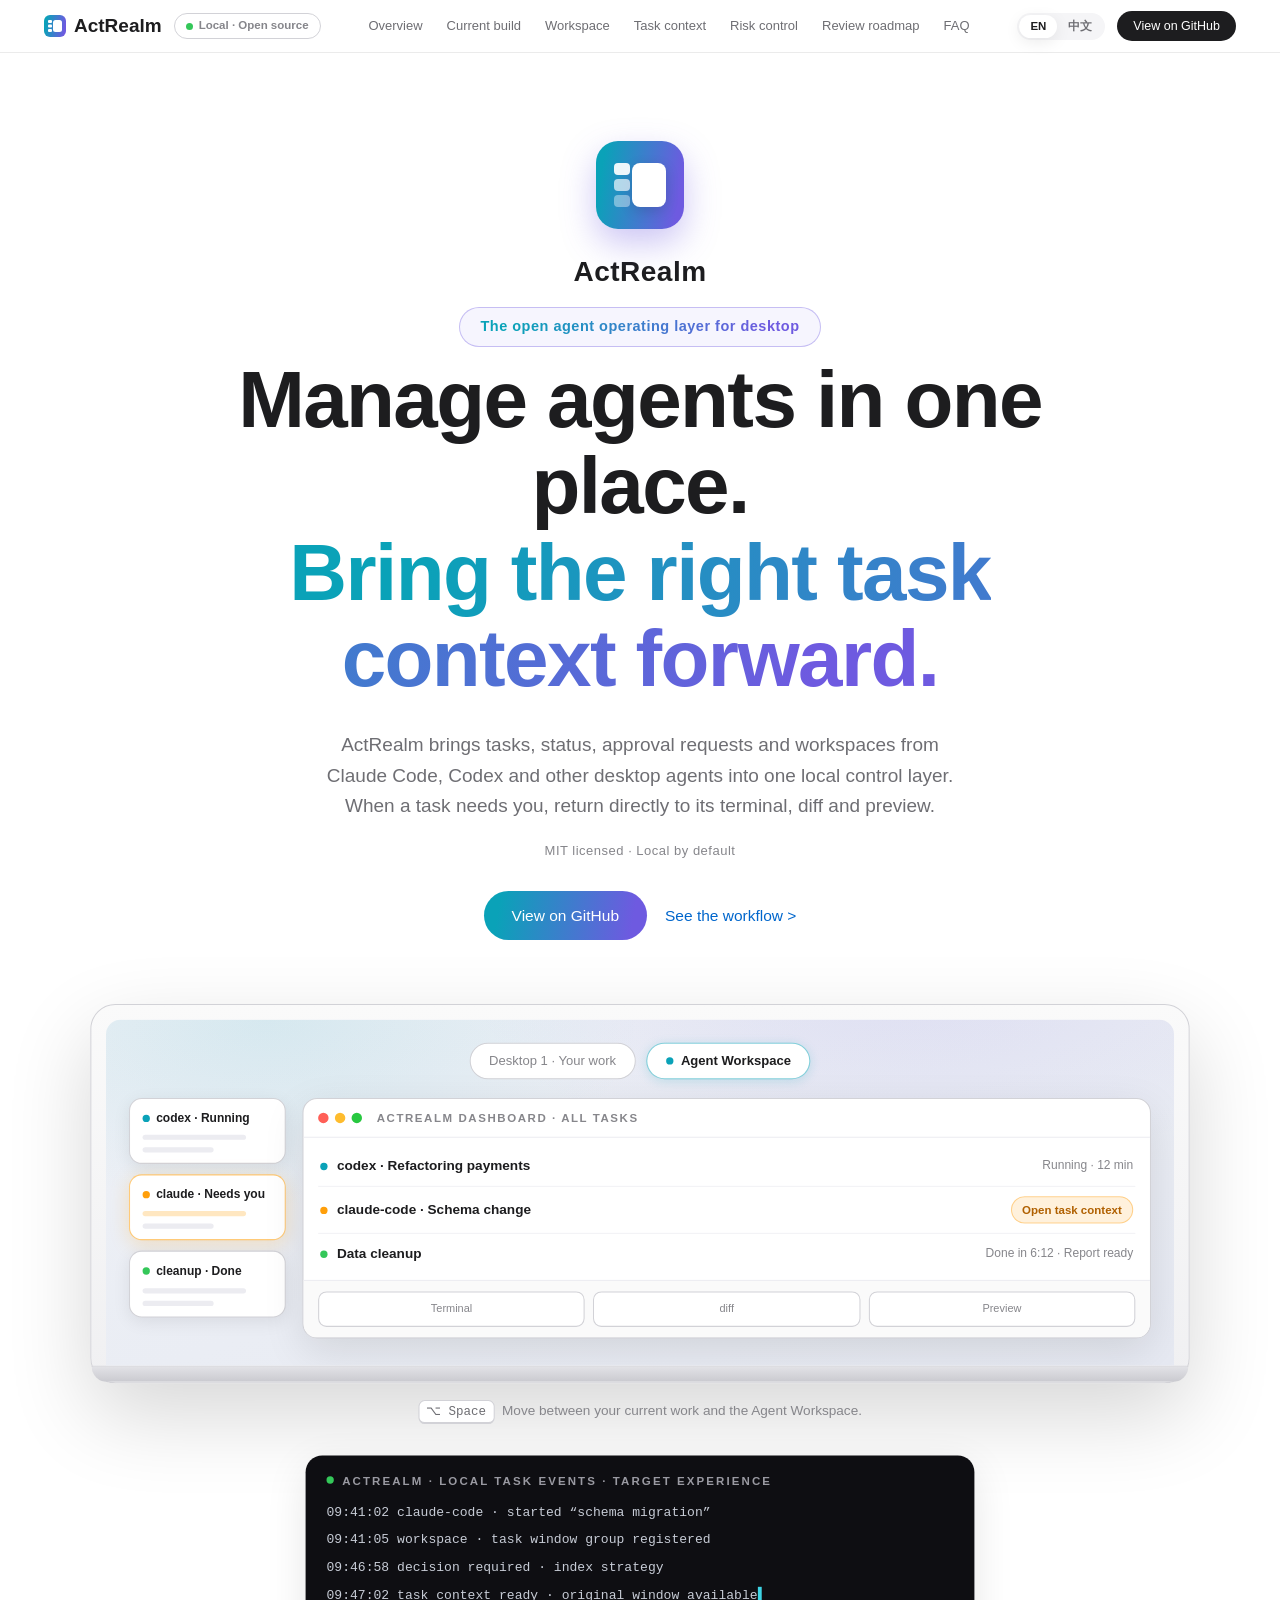
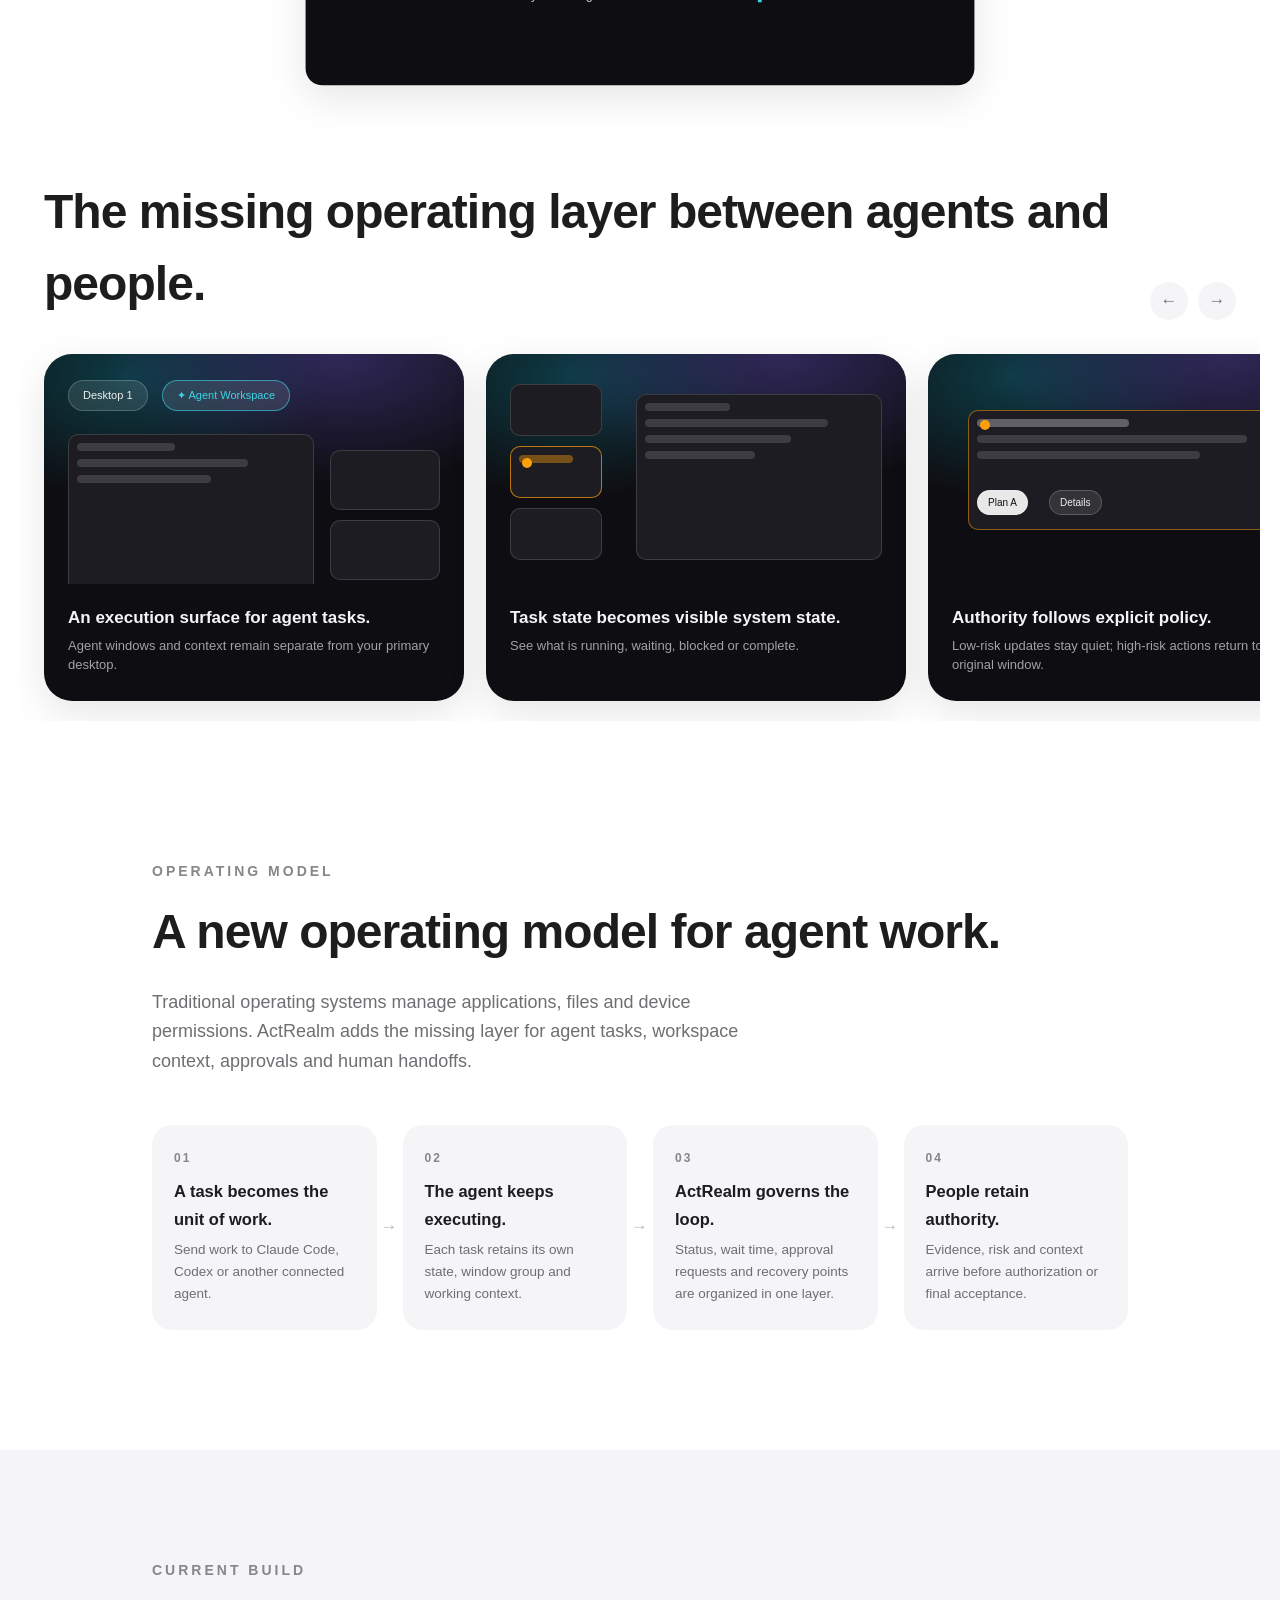
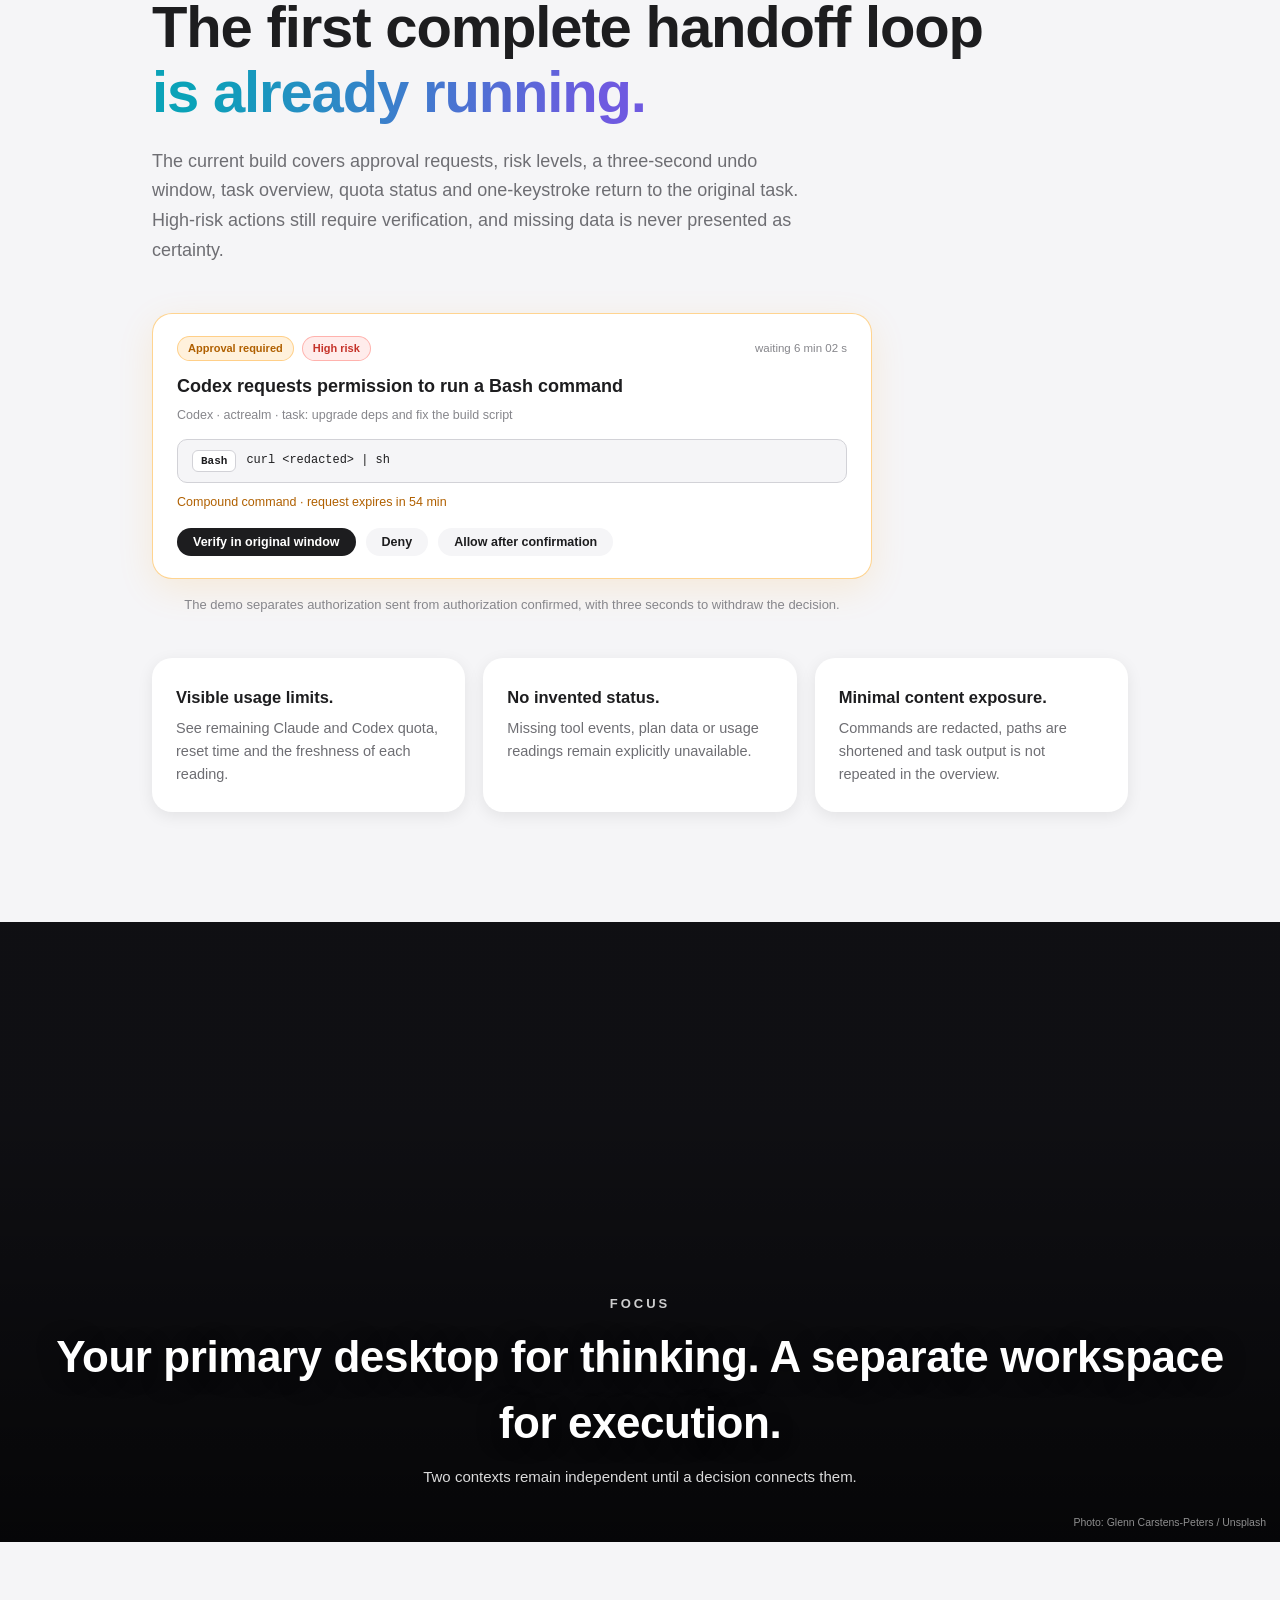
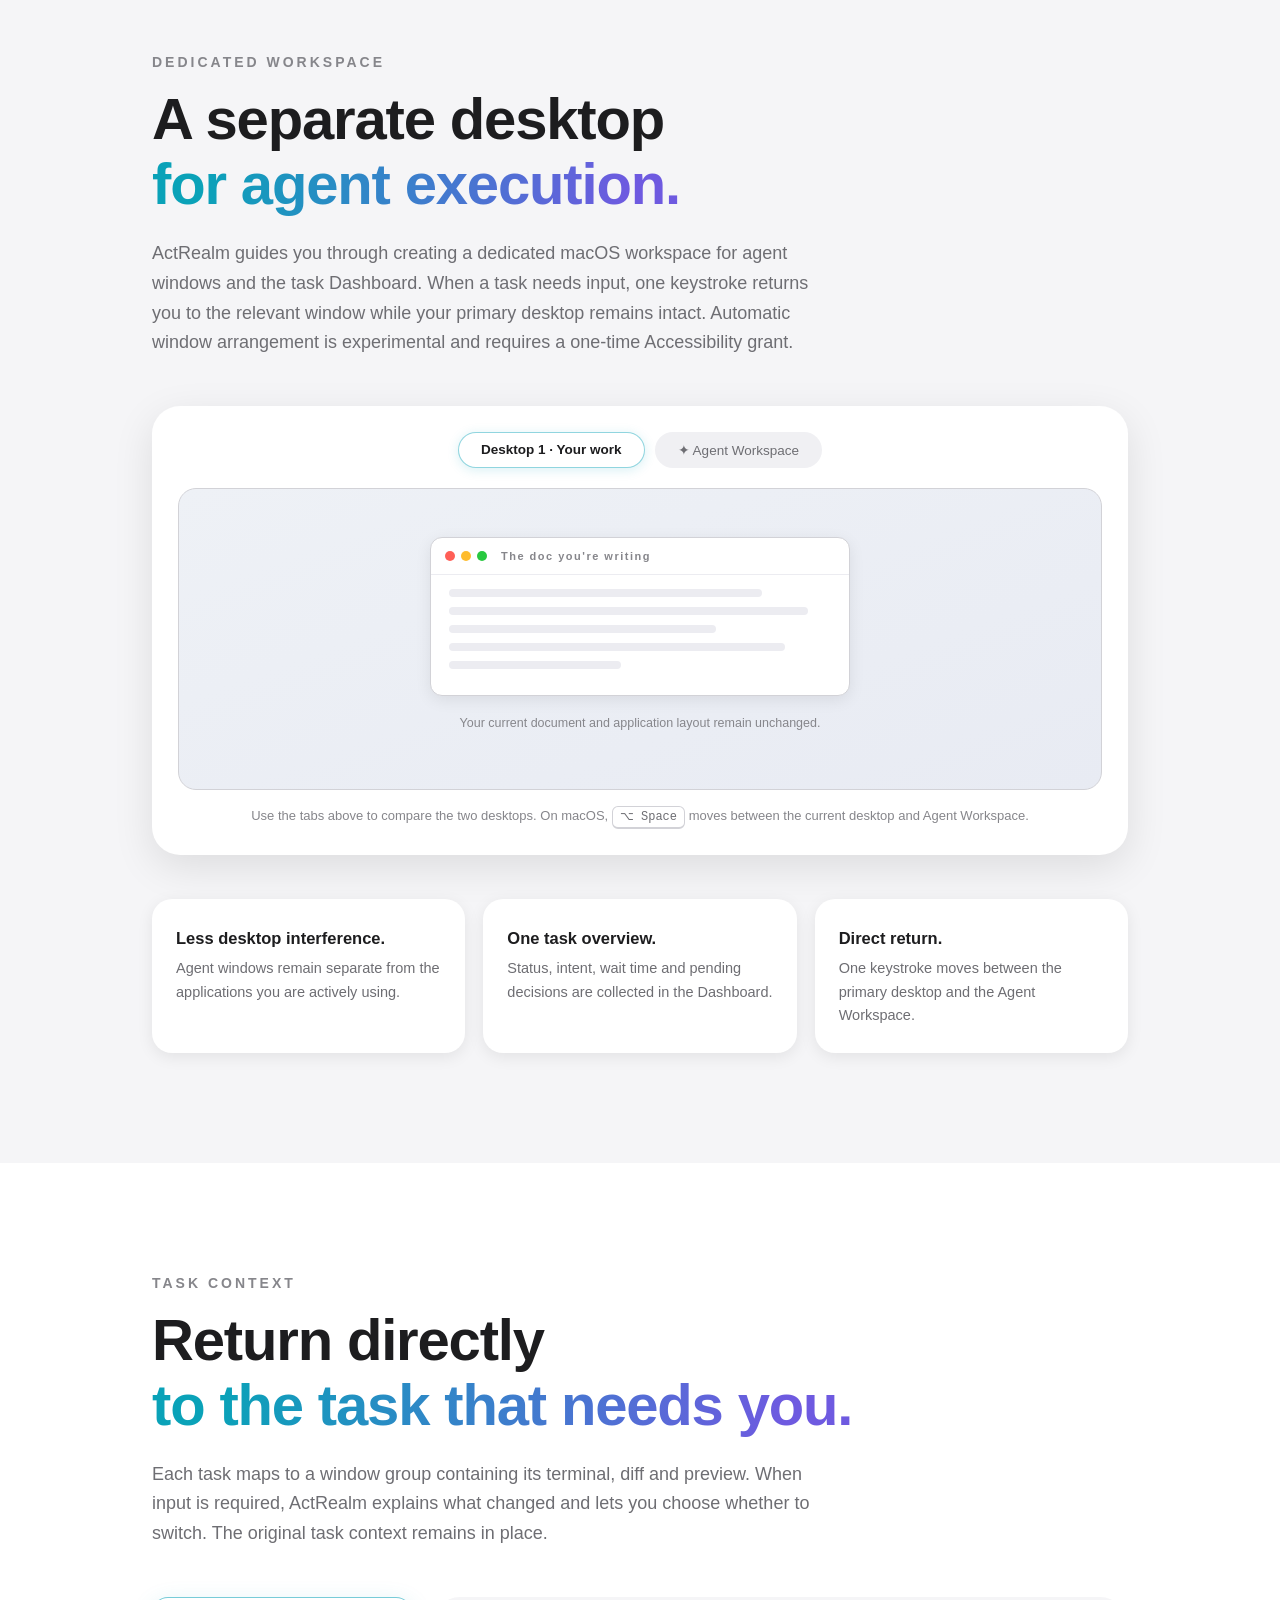
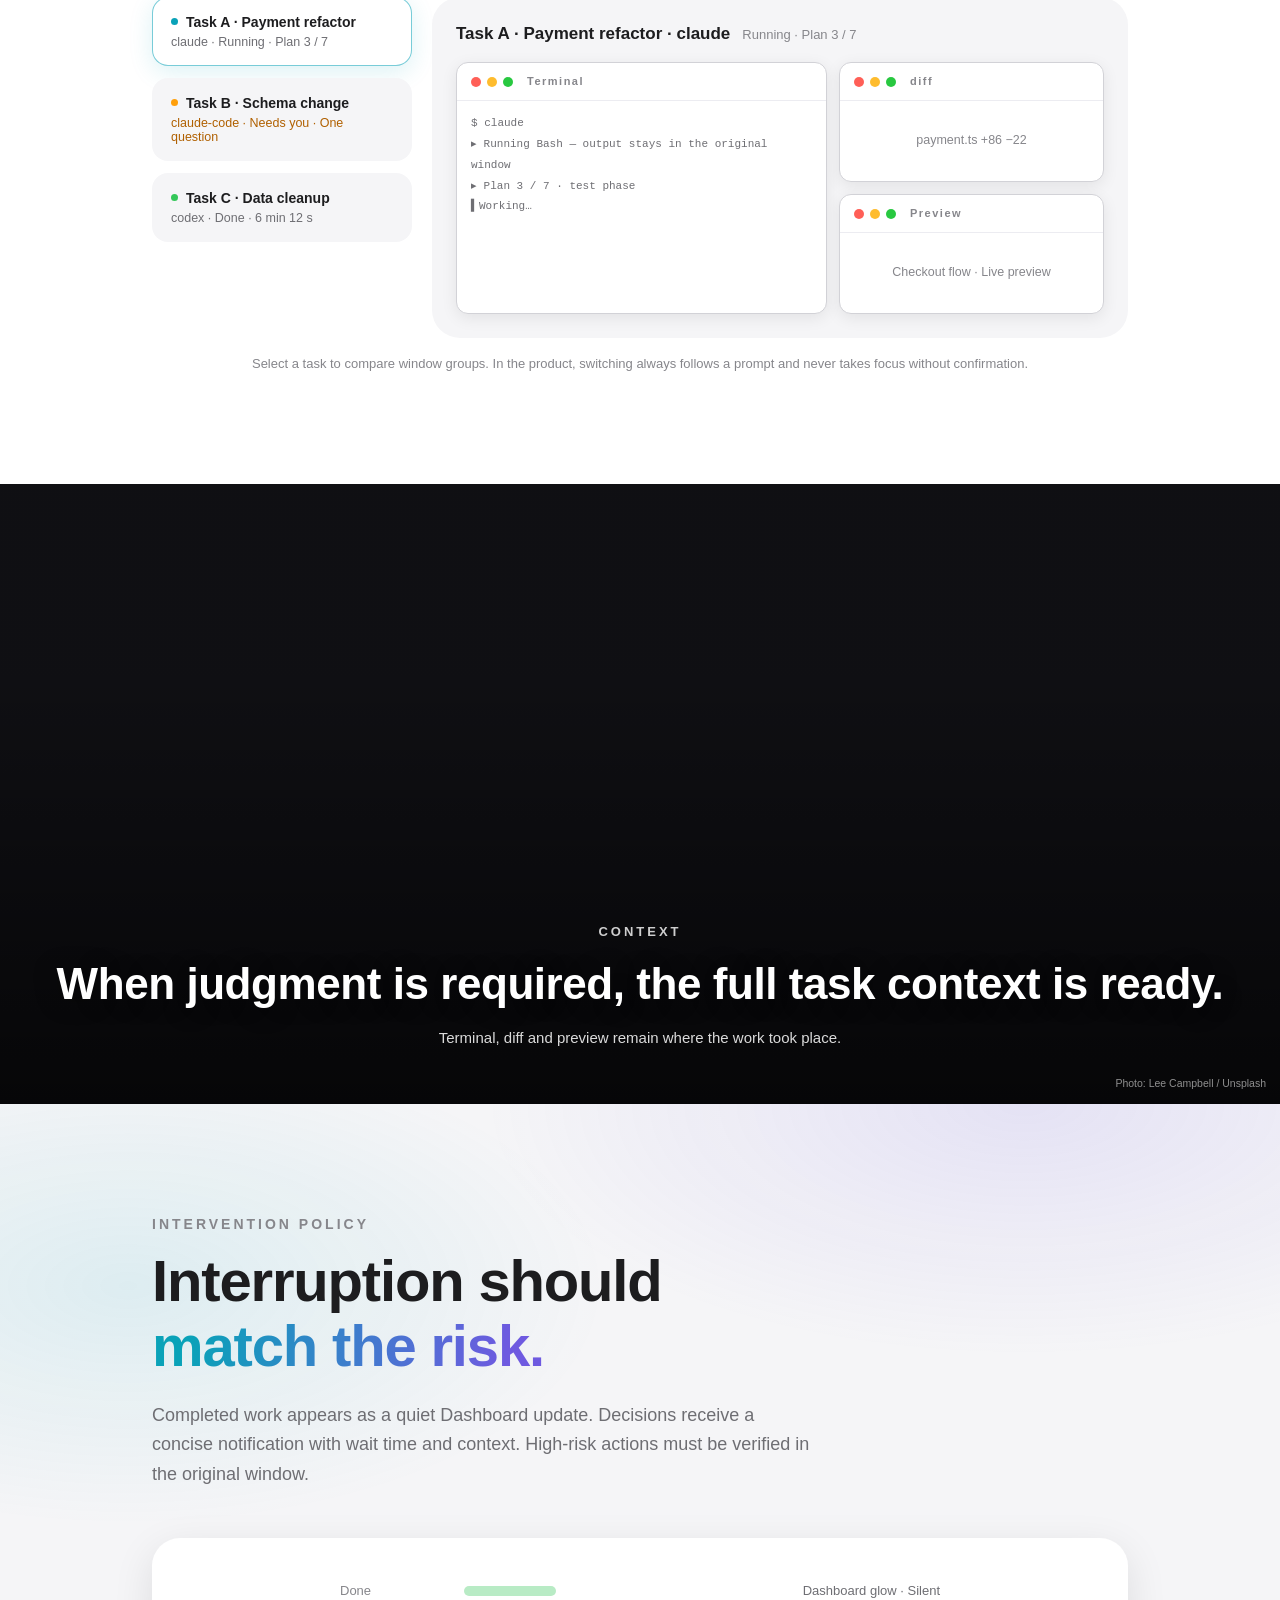
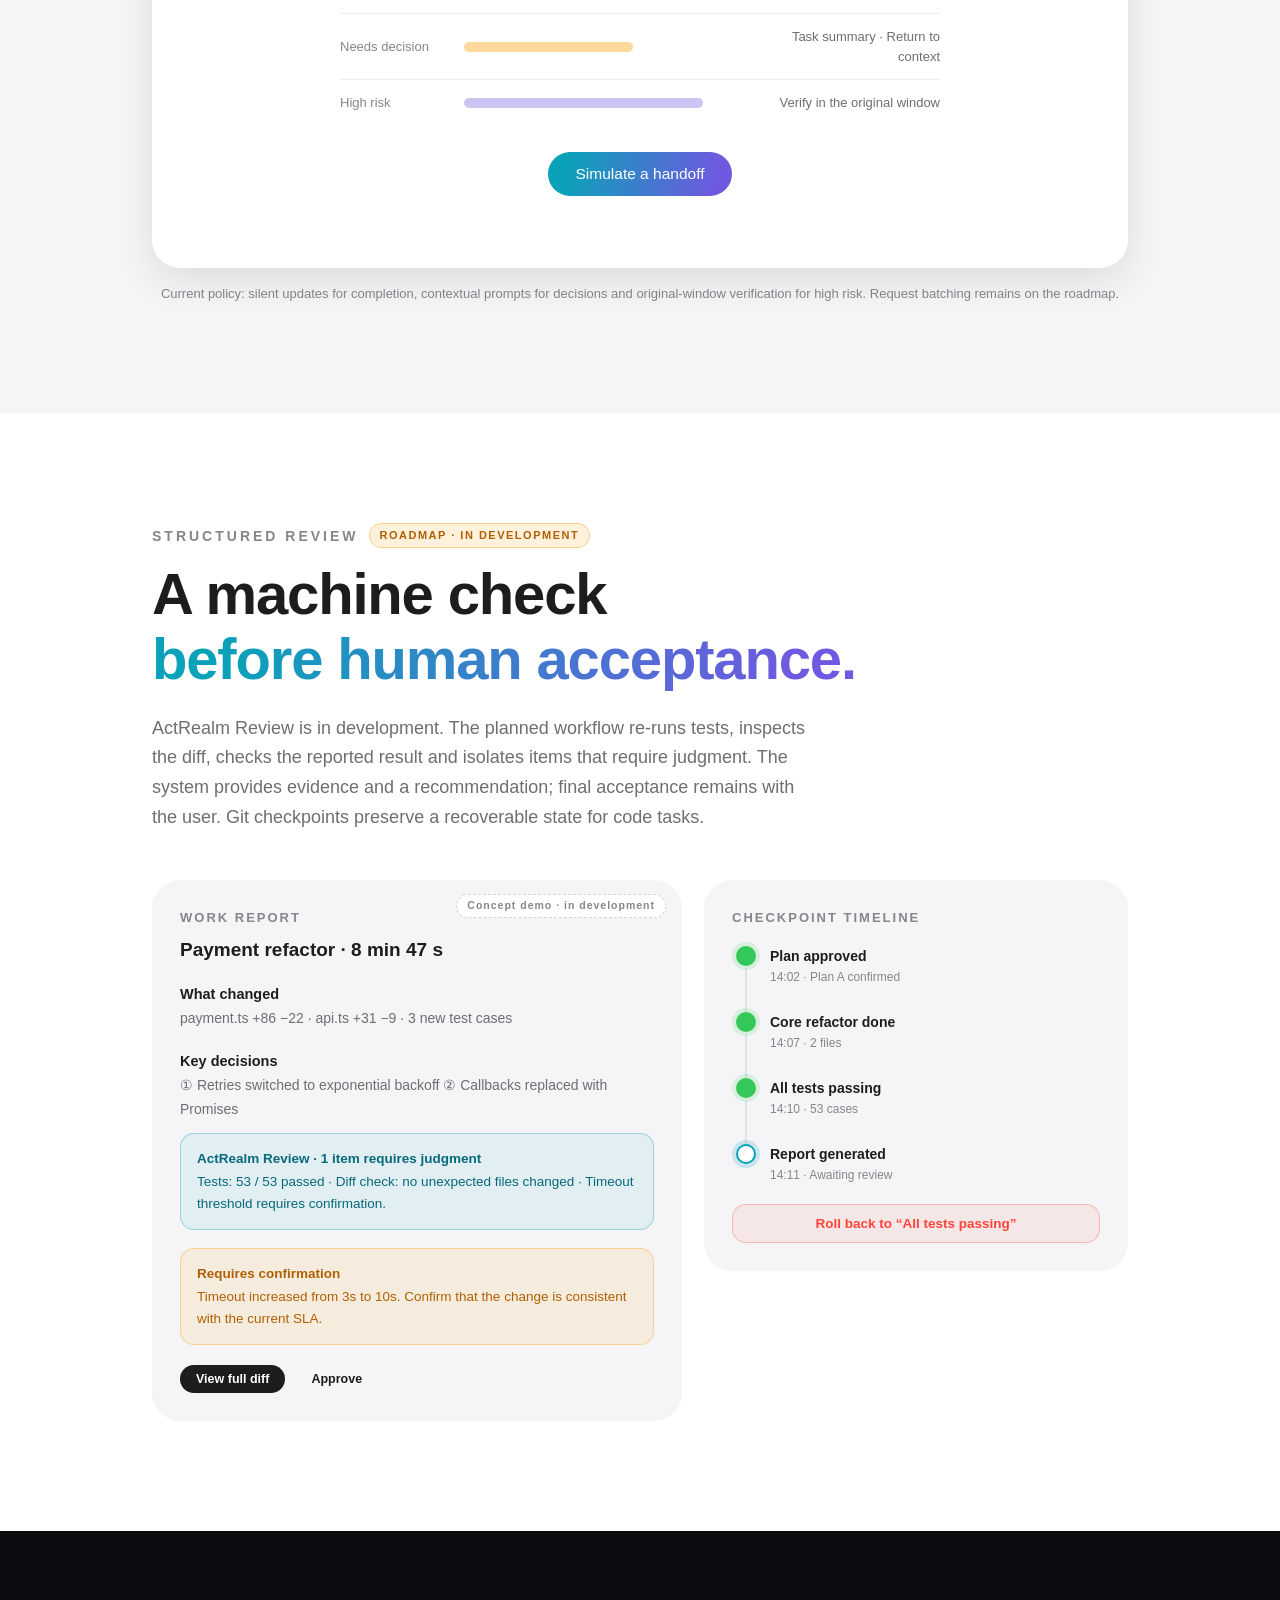
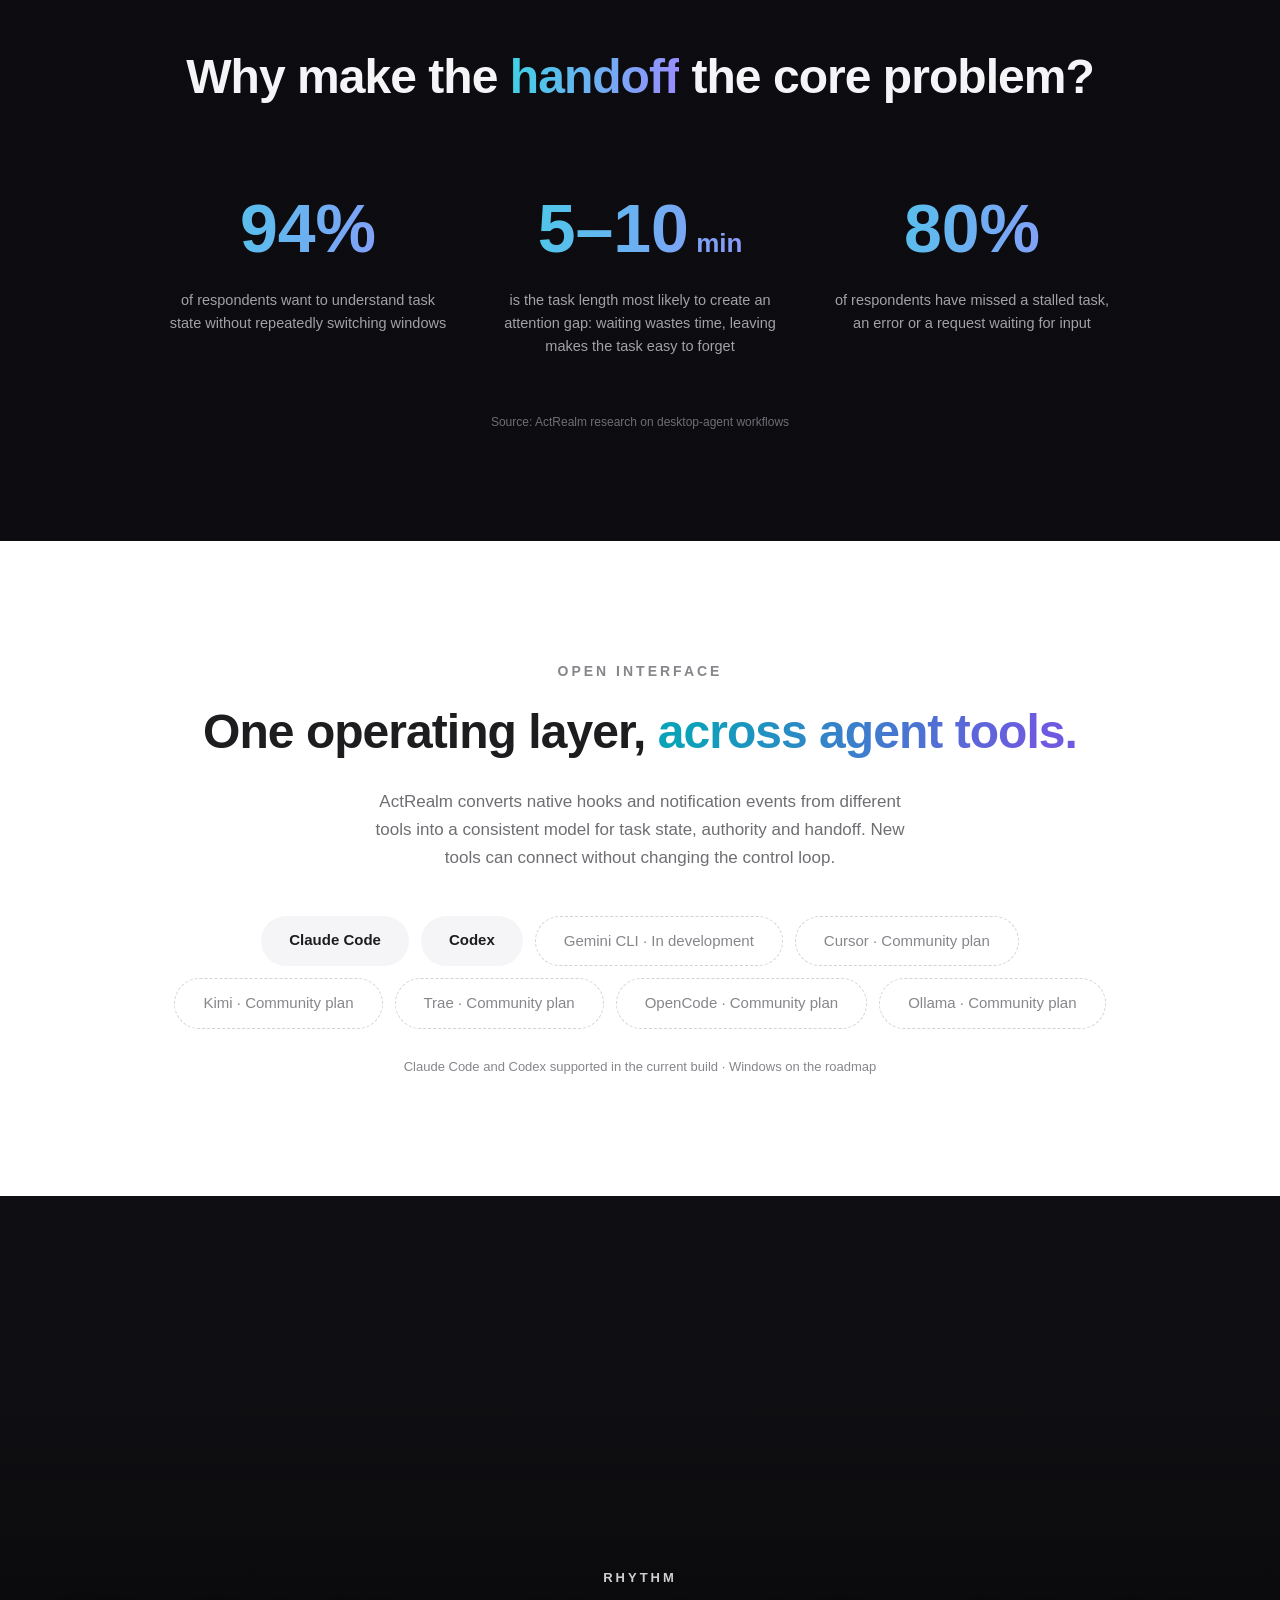
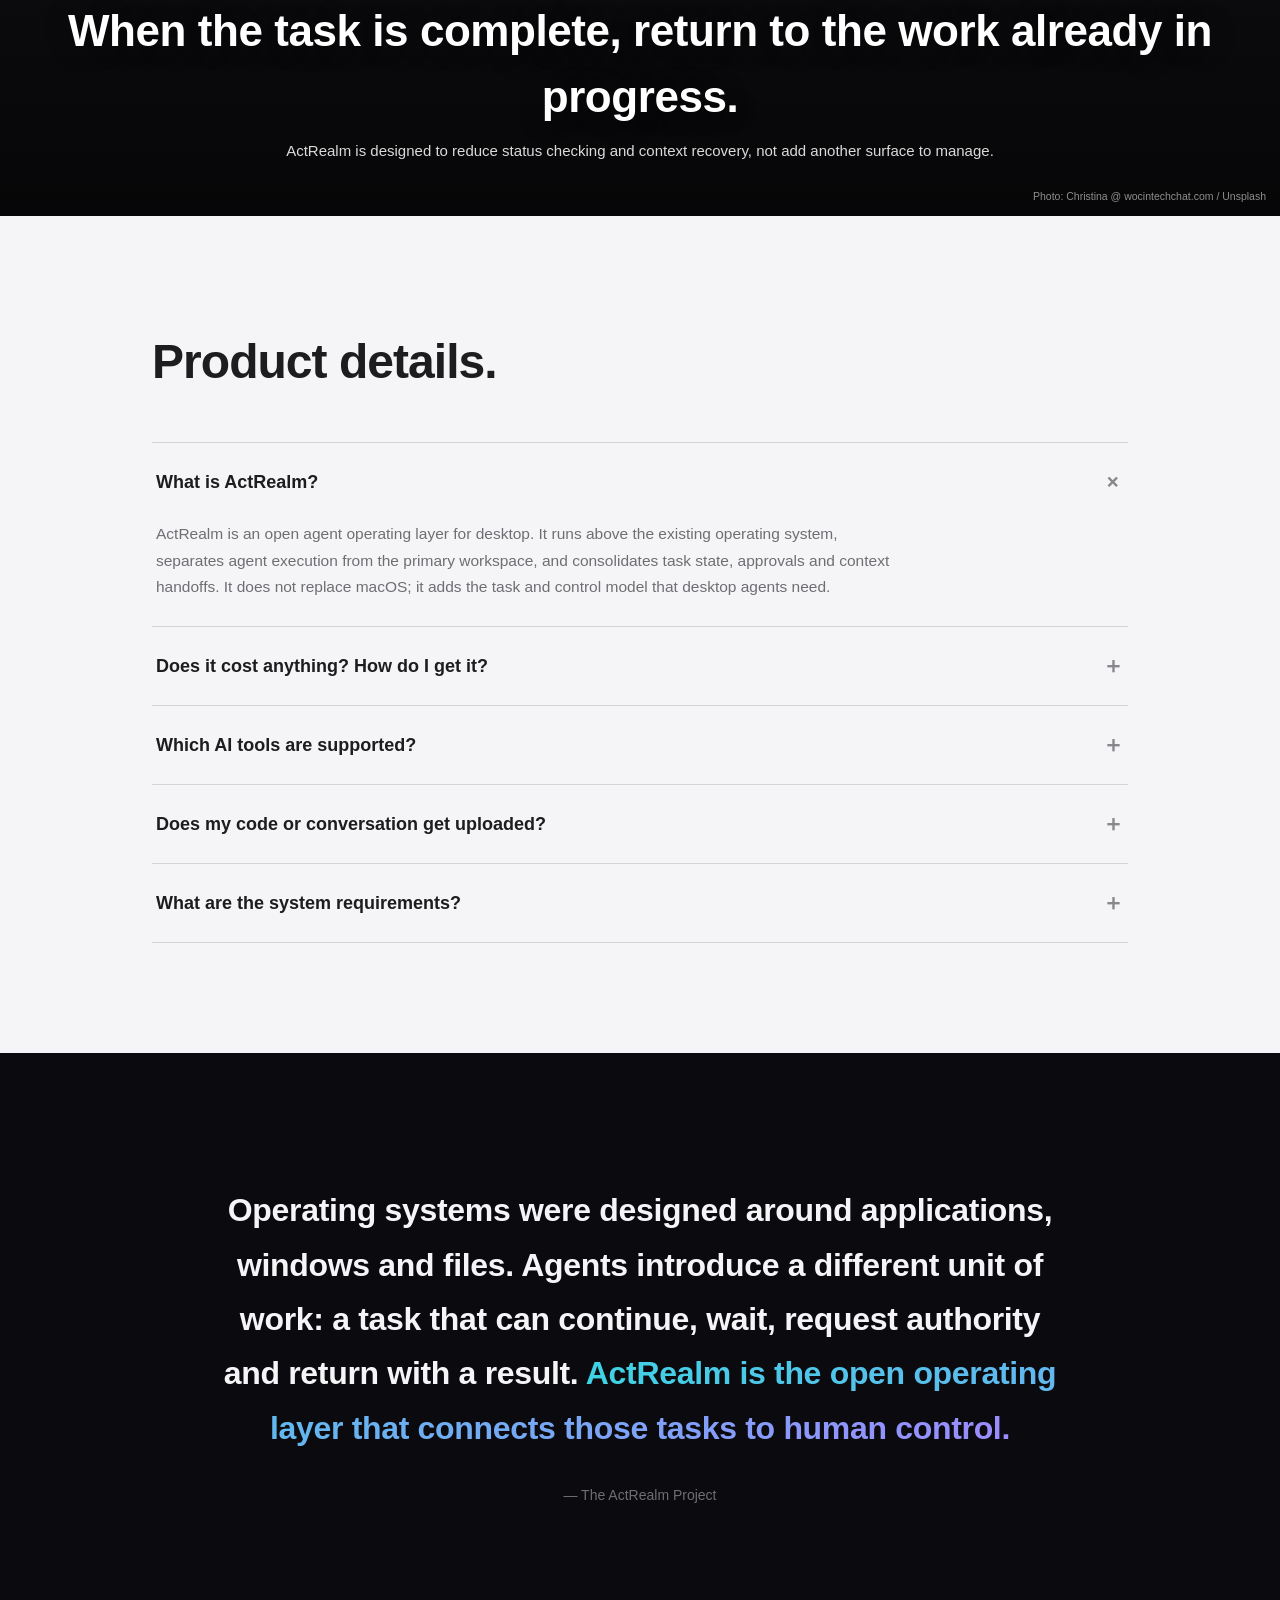
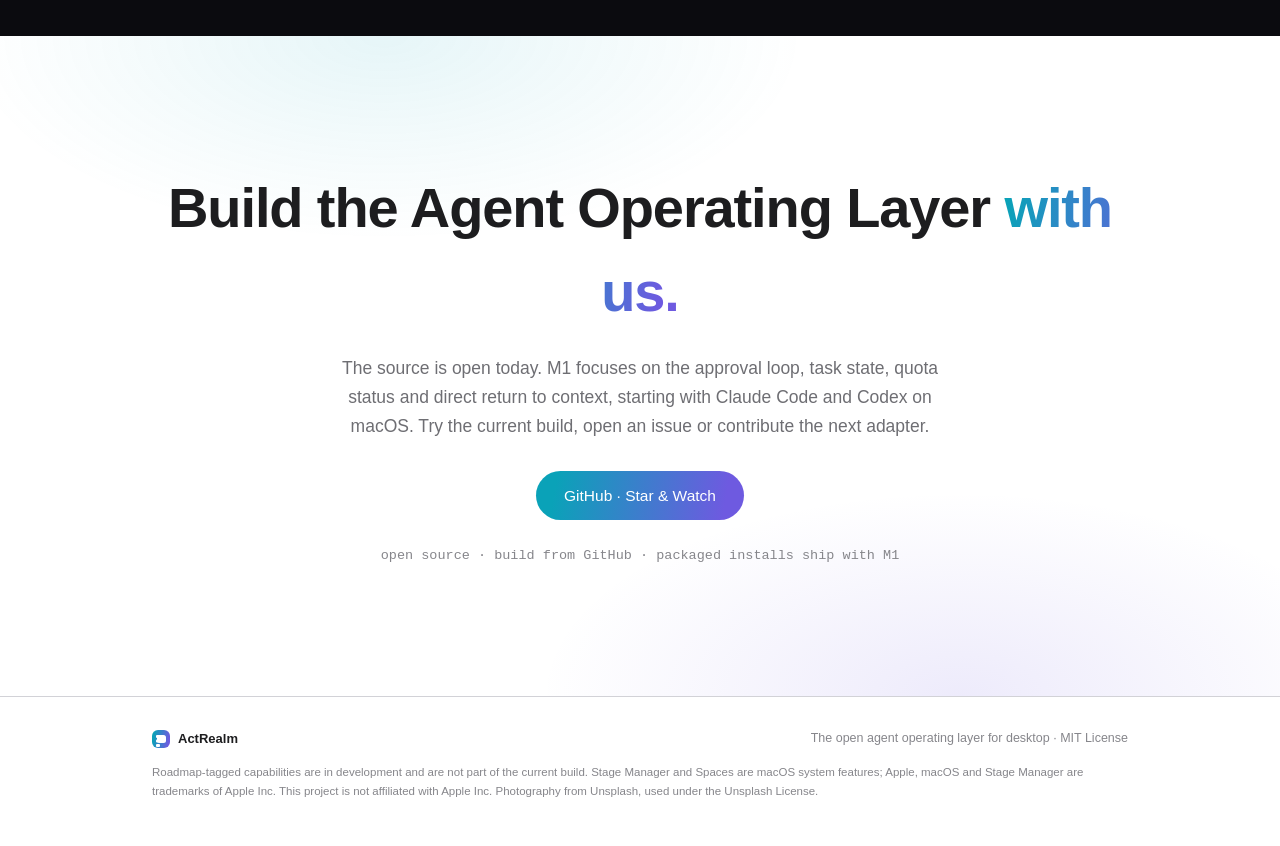
==== commit 269faaec: "remove temporary launch copy" ====
--- a/index.html
+++ b/index.html
@@ -765,7 +765,6 @@
   <p class="lead reveal d1" data-i="cta.lead"></p>
   <div class="cta-row reveal d2">
     <a class="btn btn-grad" href="https://github.com/Frontier-Interfaces/ActRealm/tree/agent/v1-full" target="_blank" rel="noopener" id="ctaGit"></a>
-    <a class="link-blue" href="#" id="ctaCom"></a>
   </div>
   <div class="mono reveal d3">open source · build from GitHub · packaged installs ship with M1</div>
 </div></section>
@@ -800,7 +799,7 @@
   "hero.cat":"The open agent operating layer for desktop",
   "hero.slogan":"Manage agents in one place.<br><span class='g'>Bring the right task context forward.</span>",
   "hero.sub":"ActRealm brings tasks, status, approval requests and workspaces from Claude Code, Codex and other desktop agents into one local control layer. When a task needs you, return directly to its terminal, diff and preview.",
-  "hero.badges":"MIT licensed · Local by default · Built for macOS",
+  "hero.badges":"MIT licensed · Local by default",
   "hero.cta1":"View on GitHub","hero.cta2":"See the workflow >",
   "mock.d1":"Desktop 1 · Your work","mock.ws":"Agent Workspace",
   "mock.s1":"codex · Running","mock.s2":"claude · Needs you","mock.s3":"cleanup · Done",
@@ -881,13 +880,13 @@
   "band.l1":"of respondents want to understand task state without repeatedly switching windows",
   "band.l2":"is the task length most likely to create an attention gap: waiting wastes time, leaving makes the task easy to forget",
   "band.l3":"of respondents have missed a stalled task, an error or a request waiting for input",
-  "band.src":"Source: ActRealm research on desktop-agent workflows · sample size and field date to be published",
+  "band.src":"Source: ActRealm research on desktop-agent workflows",
   "cp.k":"OPEN INTERFACE",
   "cp.h":"One operating layer,<span class='gtxt'> across agent tools.</span>",
   "cp.lead":"ActRealm converts native hooks and notification events from different tools into a consistent model for task state, authority and handoff. New tools can connect without changing the control loop.",
   "cp.gm":"Gemini CLI · In development","cp.s0":"Cursor · Community plan",
   "cp.s1":"Kimi · Community plan","cp.s2":"Trae · Community plan","cp.s3":"OpenCode · Community plan","cp.s4":"Ollama · Community plan",
-  "cp.note":"Claude Code and Codex supported in the current build · macOS first · Windows on the roadmap",
+  "cp.note":"Claude Code and Codex supported in the current build · Windows on the roadmap",
   "pbC.k":"RHYTHM","pbC.l":"When the task is complete, return to the work already in progress.","pbC.s":"ActRealm is designed to reduce status checking and context recovery, not add another surface to manage.",
   "faq.h":"Product details.",
   "faq.q1":"What is ActRealm?",
@@ -902,10 +901,10 @@
   "faq.a5":"The current version requires macOS 15 or later. Spaces and Stage Manager provide the system-level desktop and window grouping. Experimental automatic window arrangement requires a one-time Accessibility grant. Windows support remains on the roadmap.",
   "cta.h":"Build the Agent Operating Layer<span class='gtxt'> with us.</span>",
   "cta.lead":"The source is open today. M1 focuses on the approval loop, task state, quota status and direct return to context, starting with Claude Code and Codex on macOS. Try the current build, open an issue or contribute the next adapter.",
-  "cta.git":"GitHub · Star & Watch","cta.com":"Join the early community >",
+  "cta.git":"GitHub · Star & Watch",
   "foot.line":"The open agent operating layer for desktop · MIT License",
-  "foot.note":"Survey figures come from ActRealm research on desktop-agent workflows; sample size and field date should be published with the final investor page. Roadmap-tagged capabilities are in development and are not part of the current build. Stage Manager and Spaces are macOS system features; Apple, macOS and Stage Manager are trademarks of Apple Inc. This project is not affiliated with Apple Inc. Photography from Unsplash, used under the Unsplash License.",
-  toasts:{okA:"Returned to the original window (demo)",goStage:"Task located (see Task Context)",diff:"Full diff opened (demo)",pass:"Report accepted (demo)",rolled:"Rolled back to “All tests passing”",restored:"Restored to the latest checkpoint",git:"Demo page: GitHub repository opening soon",com:"Demo page: early community opening soon",obSent:"Authorization sent · 3 s to undo",obUndo:"Withdrawn · authorization did not take effect",obDone:"Confirmed · Codex continues",obCheck:"Returned to the original window (demo)",obDeny:"Denied (demo)"},
+  "foot.note":"Roadmap-tagged capabilities are in development and are not part of the current build. Stage Manager and Spaces are macOS system features; Apple, macOS and Stage Manager are trademarks of Apple Inc. This project is not affiliated with Apple Inc. Photography from Unsplash, used under the Unsplash License.",
+  toasts:{okA:"Returned to the original window (demo)",goStage:"Task located (see Task Context)",diff:"Full diff opened (demo)",pass:"Report accepted (demo)",rolled:"Rolled back to “All tests passing”",restored:"Restored to the latest checkpoint",git:"Demo page: GitHub repository opening soon",obSent:"Authorization sent · 3 s to undo",obUndo:"Withdrawn · authorization did not take effect",obDone:"Confirmed · Codex continues",obCheck:"Returned to the original window (demo)",obDeny:"Denied (demo)"},
   feedLines:[
     "09:41:02  claude-code · started “schema migration”",
     "09:41:05  workspace · task window group registered",
@@ -937,7 +936,7 @@
   "hero.cat":"桌面端的开源 Agent 操作层",
   "hero.slogan":"统一管理 Agent，<br><span class='g'>按需调度任务现场。</span>",
   "hero.sub":"ActRealm 将 Claude Code、Codex 等桌面 Agent 的任务、状态、授权请求与工作界面统一纳入本地控制。需要介入时，直接返回对应的终端、diff 与预览。",
-  "hero.badges":"MIT 开源 · 默认本地运行 · macOS 优先",
+  "hero.badges":"MIT 开源 · 默认本地运行",
   "hero.cta1":"查看 GitHub","hero.cta2":"了解工作方式 >",
   "mock.d1":"桌面 1 · 日常工作","mock.ws":"Agent 工作区",
   "mock.s1":"codex · 运行中","mock.s2":"claude · 待确认","mock.s3":"清洗 · 已完成",
@@ -1018,13 +1017,13 @@
   "band.l1":"的受访者希望在不频繁切换窗口的情况下掌握 Agent 任务状态",
   "band.l2":"是最容易形成注意力空档的任务时长：等待会浪费时间，离开后又容易遗忘",
   "band.l3":"的受访者曾未能及时发现任务暂停、发生错误或正在等待输入",
-  "band.src":"来源：ActRealm 桌面 Agent 工作流调研 · 正式发布时补充样本量与调研时间",
+  "band.src":"来源：ActRealm 桌面 Agent 工作流调研",
   "cp.k":"开放接口",
   "cp.h":"一层操作模型，<span class='gtxt'>连接多种 Agent 工具。</span>",
   "cp.lead":"ActRealm 将不同工具提供的原生 hooks 与通知事件转换为统一的任务状态、权限与交接模型。新增工具不需要改变核心控制闭环。",
   "cp.gm":"Gemini CLI · 开发中","cp.s0":"Cursor · 社区适配计划",
   "cp.s1":"Kimi · 社区适配计划","cp.s2":"Trae · 社区适配计划","cp.s3":"OpenCode · 社区适配计划","cp.s4":"Ollama · 社区适配计划",
-  "cp.note":"当前构建支持 Claude Code 与 Codex · macOS 优先 · Windows 仍在路线图中",
+  "cp.note":"当前构建支持 Claude Code 与 Codex · Windows 仍在路线图中",
   "pbC.k":"节奏","pbC.l":"任务完成后，回到原来正在进行的工作。","pbC.s":"ActRealm 的目标是减少状态检查和上下文恢复，而不是增加一个需要管理的界面。",
   "faq.h":"产品说明。",
   "faq.q1":"ActRealm 是什么？",
@@ -1039,10 +1038,10 @@
   "faq.a5":"当前版本需要 macOS 15 或更新版本。Spaces 与 Stage Manager 提供系统级桌面和窗口分组；实验性的自动整理窗口能力需要一次性授予辅助功能权限。Windows 支持仍在路线图中。",
   "cta.h":"共同构建<span class='gtxt'> Agent 操作层。</span>",
   "cta.lead":"当前源码已经开放。M1 将重点完善审批闭环、任务状态、额度信息与上下文返回，从 macOS 上的 Claude Code 与 Codex 开始。欢迎试用当前构建、提交 issue，或为新的 Agent 工具编写适配器。",
-  "cta.git":"GitHub · Star & Watch","cta.com":"加入早期社区 >",
+  "cta.git":"GitHub · Star & Watch",
   "foot.line":"桌面端的开源 Agent 操作层 · MIT License",
-  "foot.note":"页面中的比例数据来自 ActRealm 桌面 Agent 工作流调研；正式投资人页面应补充样本量与调研时间。标注 ROADMAP 的能力仍在开发中，不属于当前构建。Stage Manager 与 Spaces 为 macOS 系统功能；Apple、macOS 与 Stage Manager 为 Apple Inc. 商标，本项目与 Apple Inc. 无关联。场景摄影来自 Unsplash，并依据 Unsplash License 使用。",
-  toasts:{okA:"已返回原窗口（演示）",goStage:"已定位任务（见「任务上下文」）",diff:"已打开完整 diff（演示）",pass:"报告已确认验收（演示）",rolled:"已回滚至「测试全部通过」检查点",restored:"已恢复到最新检查点",git:"演示页面：GitHub 仓库即将开放",com:"演示页面：早期社区即将开放",obSent:"授权已发送 · 3 秒内可撤回",obUndo:"已撤回 · 授权未生效",obDone:"工具已确认 · Codex 继续执行",obCheck:"已返回原窗口（演示）",obDeny:"已拒绝（演示）"},
+  "foot.note":"标注 ROADMAP 的能力仍在开发中，不属于当前构建。Stage Manager 与 Spaces 为 macOS 系统功能；Apple、macOS 与 Stage Manager 为 Apple Inc. 商标，本项目与 Apple Inc. 无关联。场景摄影来自 Unsplash，并依据 Unsplash License 使用。",
+  toasts:{okA:"已返回原窗口（演示）",goStage:"已定位任务（见「任务上下文」）",diff:"已打开完整 diff（演示）",pass:"报告已确认验收（演示）",rolled:"已回滚至「测试全部通过」检查点",restored:"已恢复到最新检查点",git:"演示页面：GitHub 仓库即将开放",obSent:"授权已发送 · 3 秒内可撤回",obUndo:"已撤回 · 授权未生效",obDone:"工具已确认 · Codex 继续执行",obCheck:"已返回原窗口（演示）",obDeny:"已拒绝（演示）"},
   feedLines:[
     "09:41:02  claude-code · 开始「schema 迁移」",
     "09:41:05  工作区 · 已登记任务窗口组",
@@ -1075,7 +1074,6 @@
   });
   document.querySelectorAll("#langSeg button").forEach(b=>b.classList.toggle("on",b.dataset.l===l));
   document.getElementById("ctaGit").textContent=t("cta.git").replace("&amp;","&");
-  document.getElementById("ctaCom").textContent=t("cta.com");
   document.getElementById("rollBtn").textContent=t(rolled?"roll.undo":"roll.do");
   renderTask(activeTask,false);
   document.querySelectorAll(".qa.open .a").forEach(a=>a.style.maxHeight=a.scrollHeight+"px");
@@ -1253,9 +1251,6 @@
   });
 });
 
-/* ================= cta demo links ================= */
-document.getElementById("ctaCom").addEventListener("click",e=>{e.preventDefault();toast(I18N[cur].toasts.com);});
-
 /* ================= language switch ================= */
 document.querySelectorAll("#langSeg button").forEach(b=>{
   b.addEventListener("click",()=>{if(b.dataset.l!==cur)applyLang(b.dataset.l);});
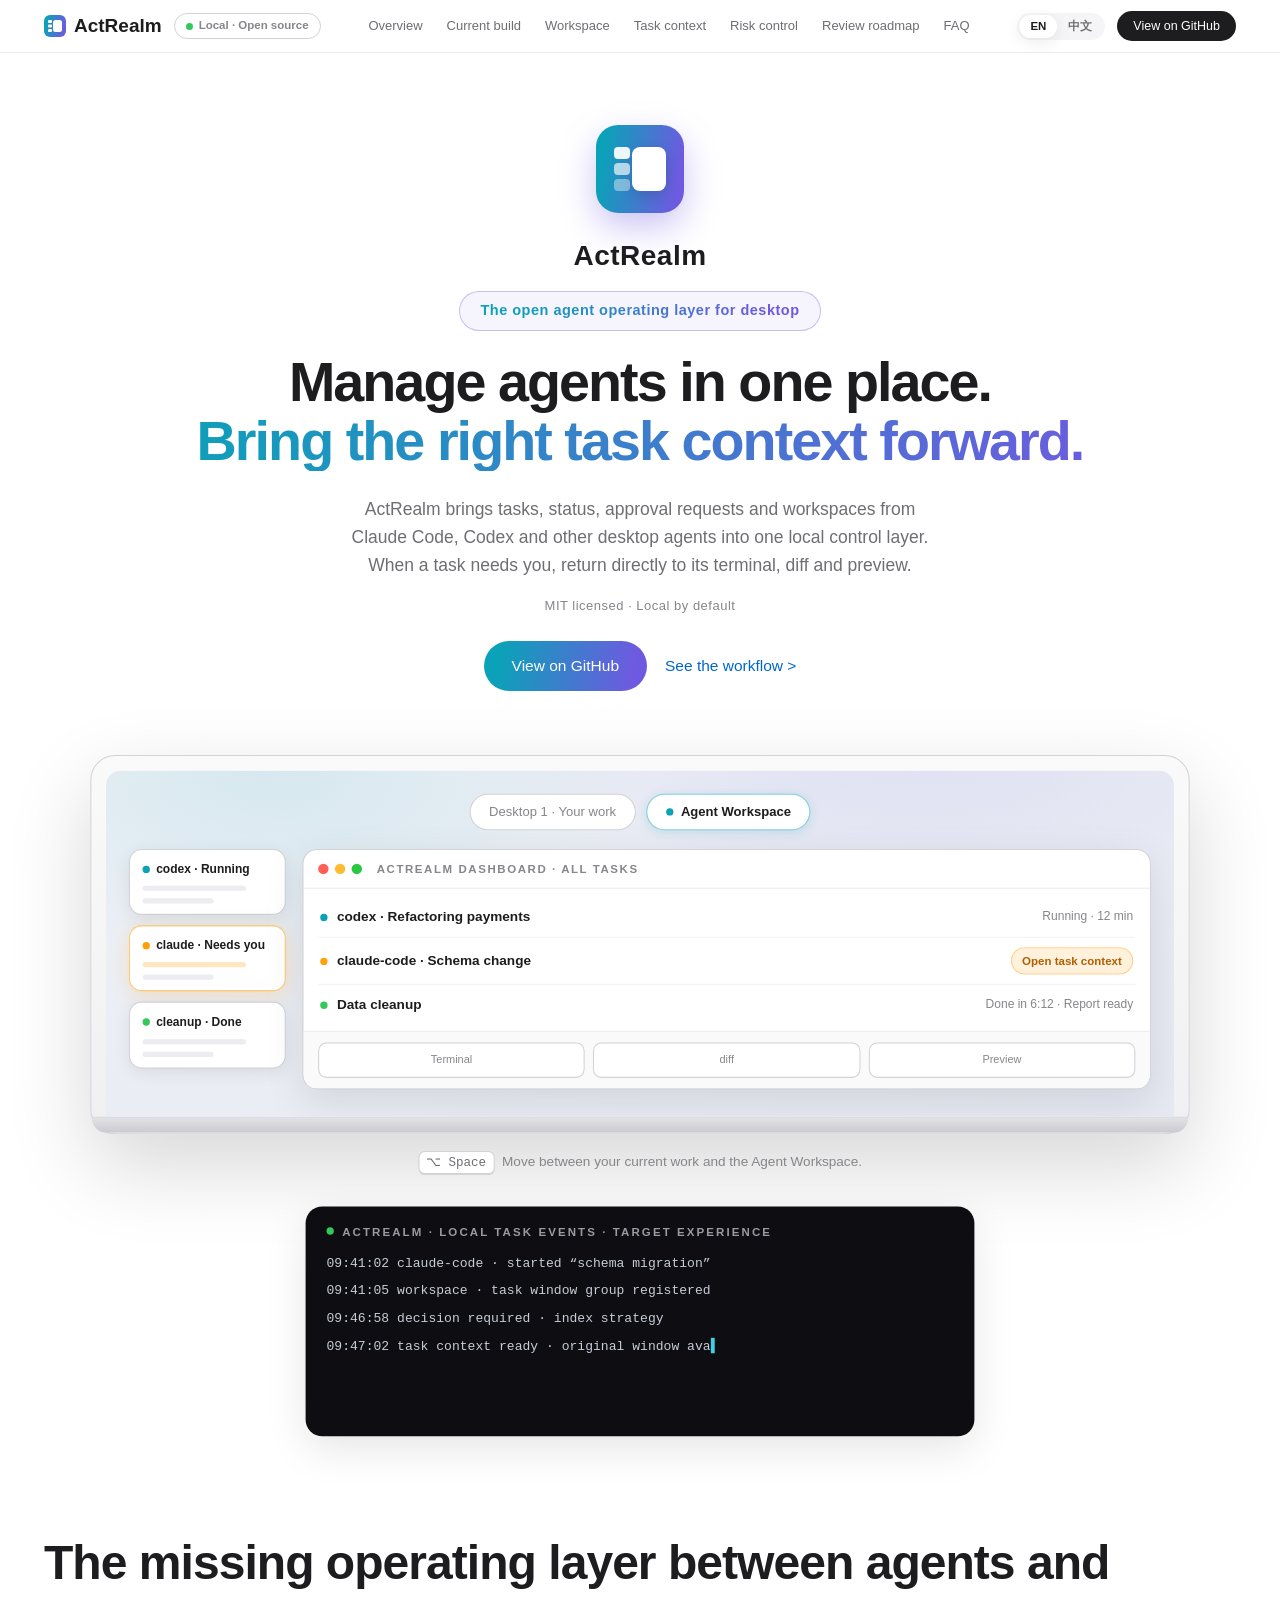
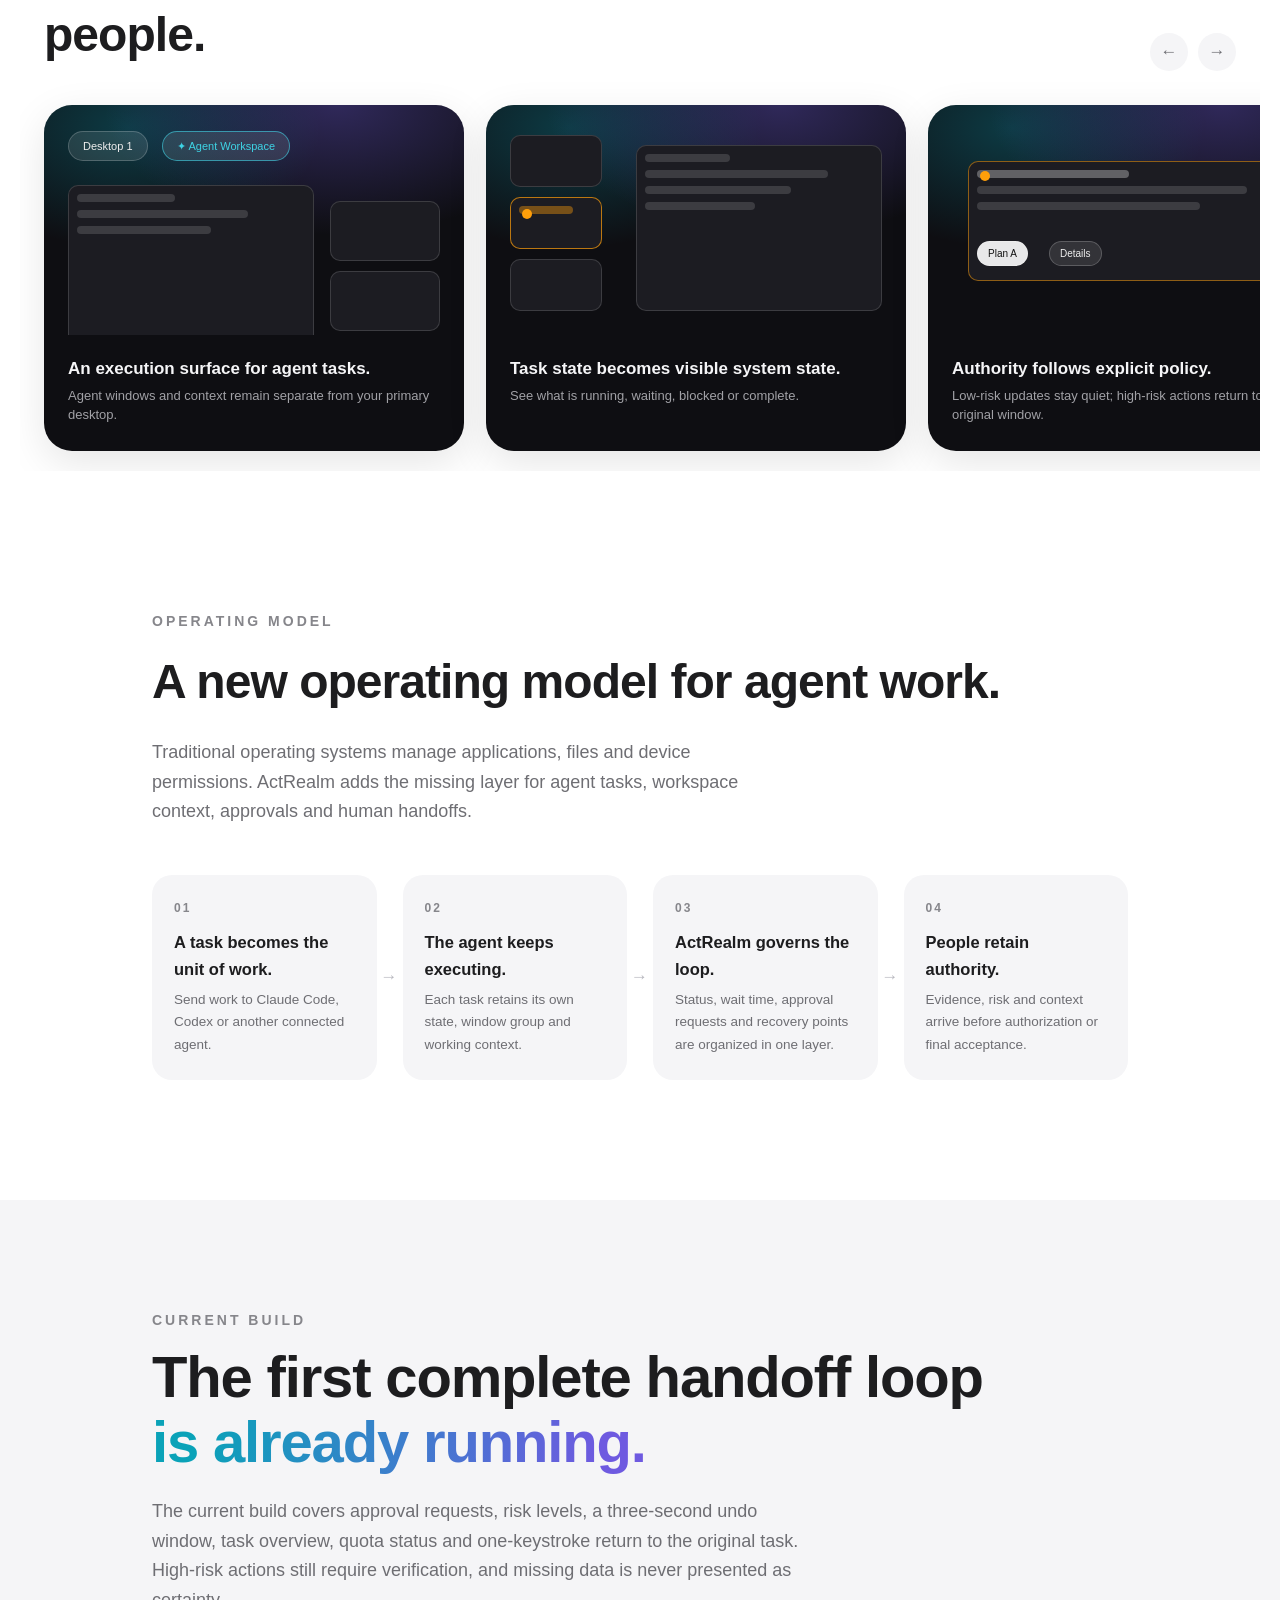
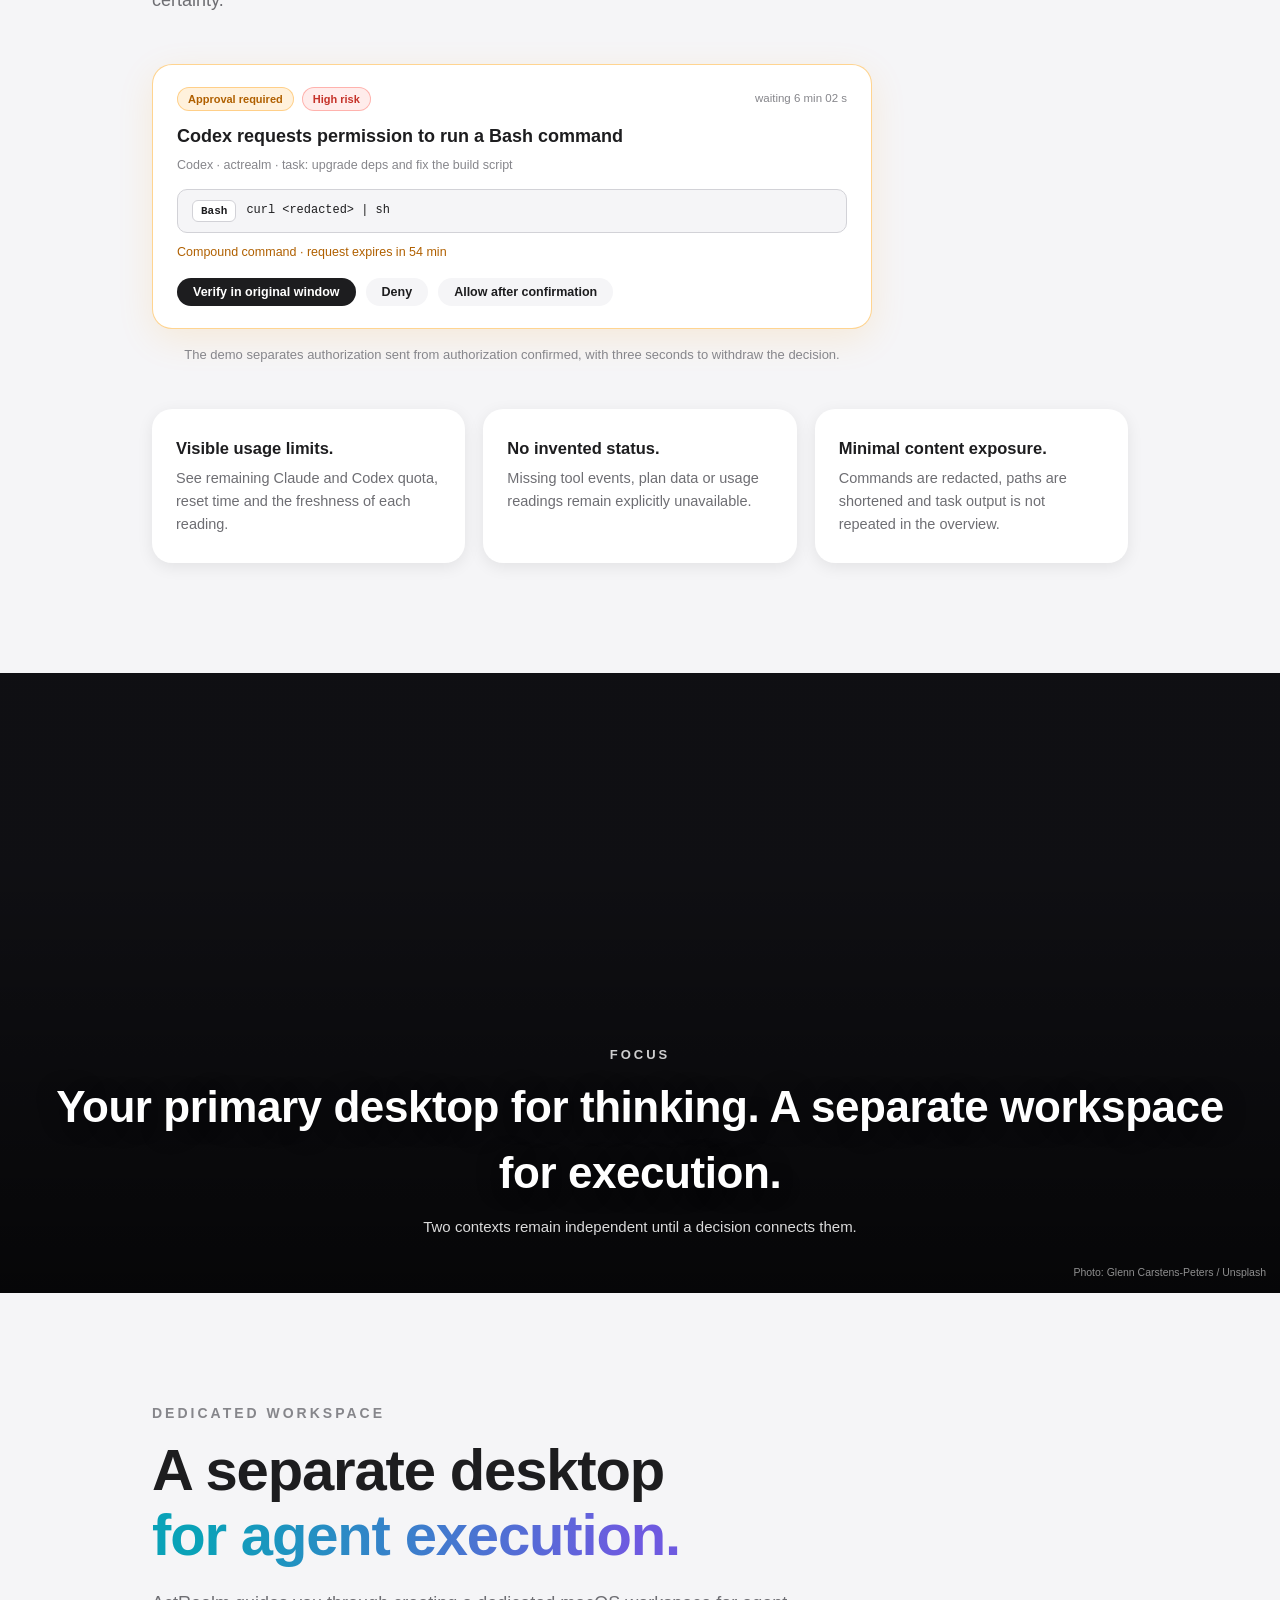
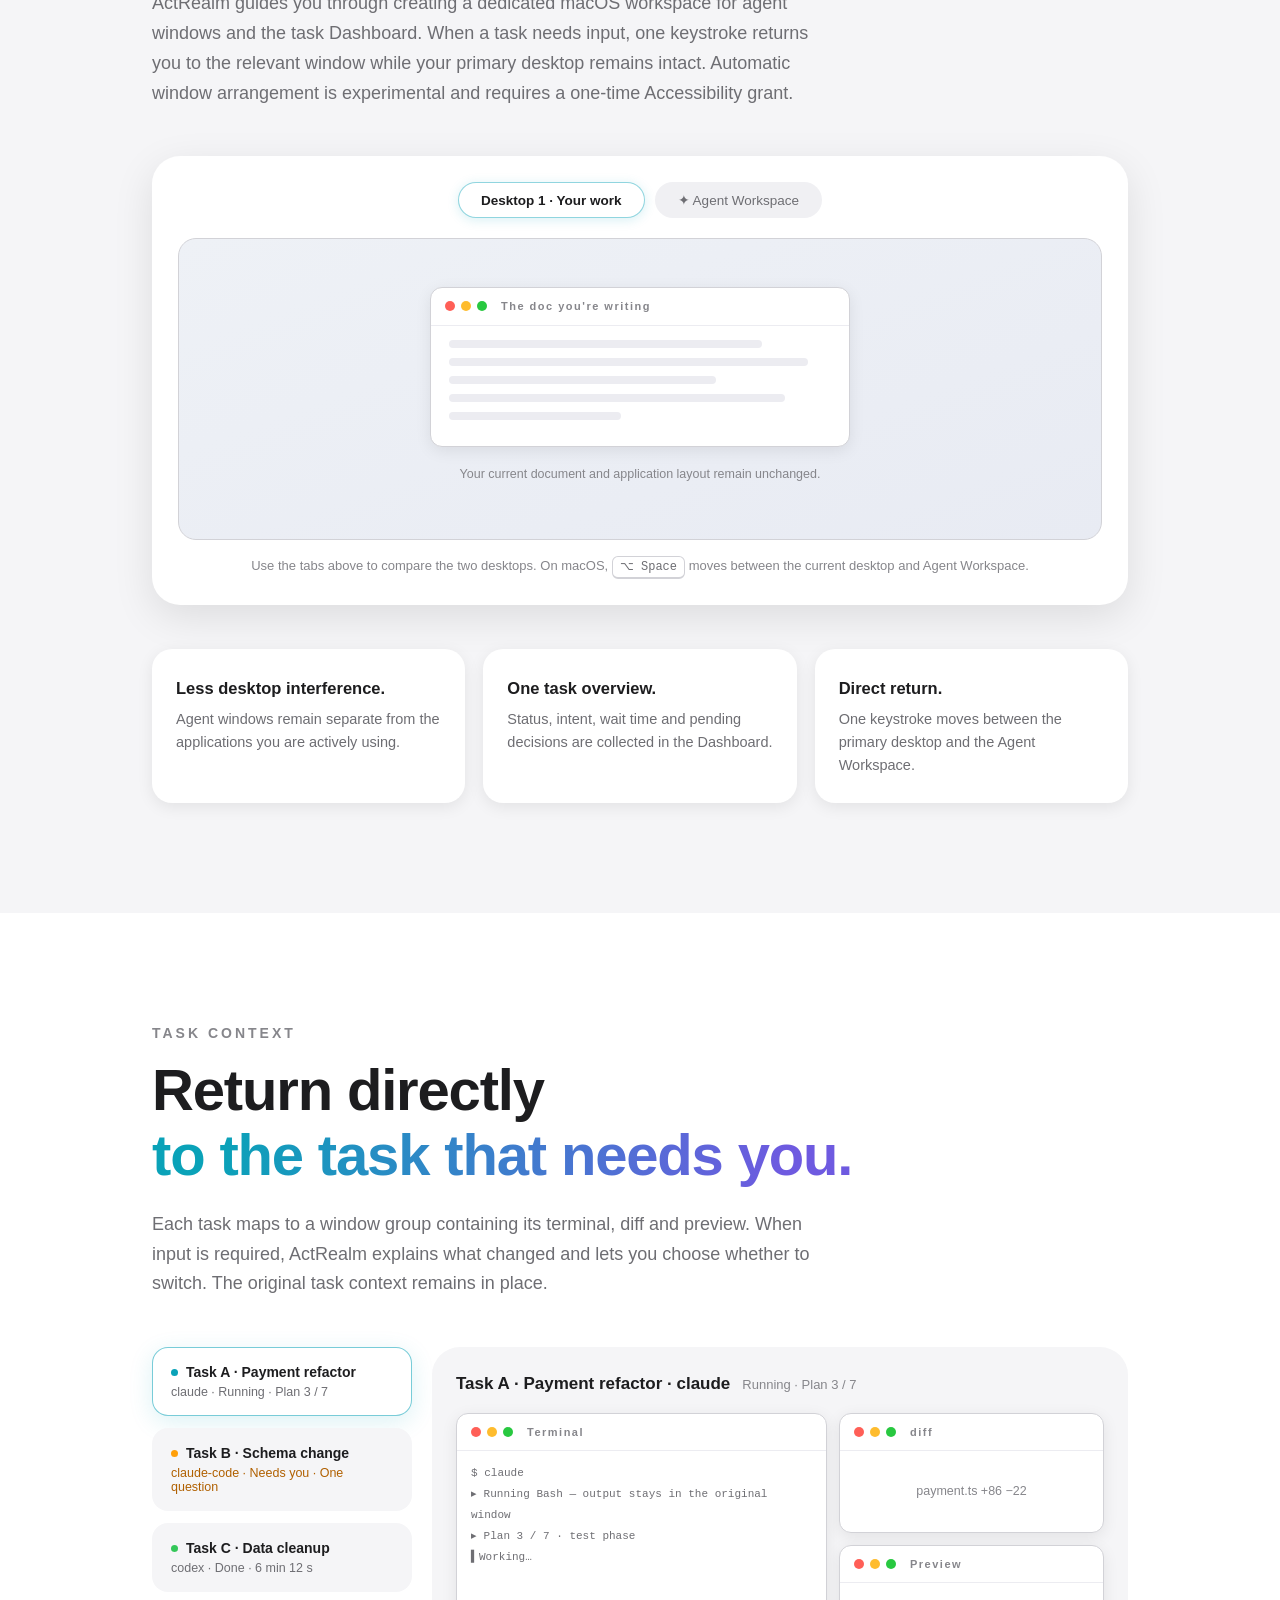
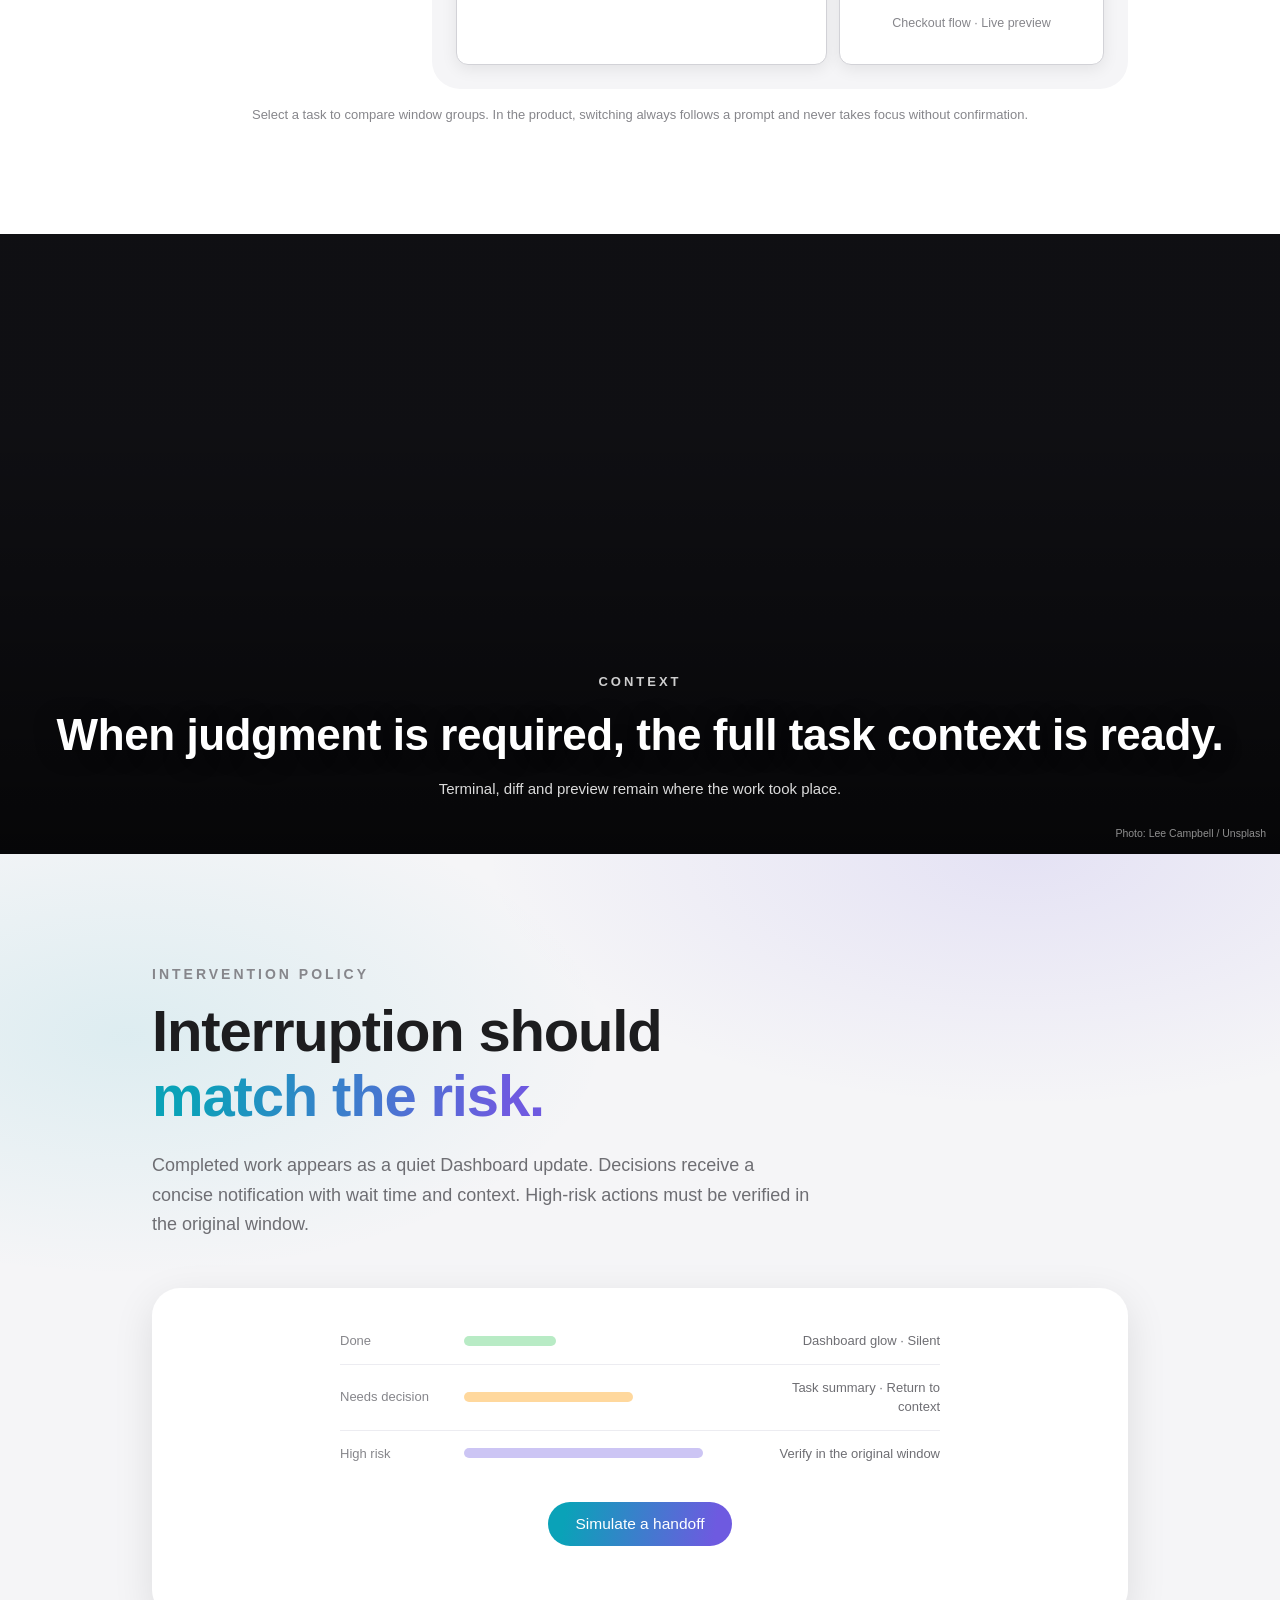
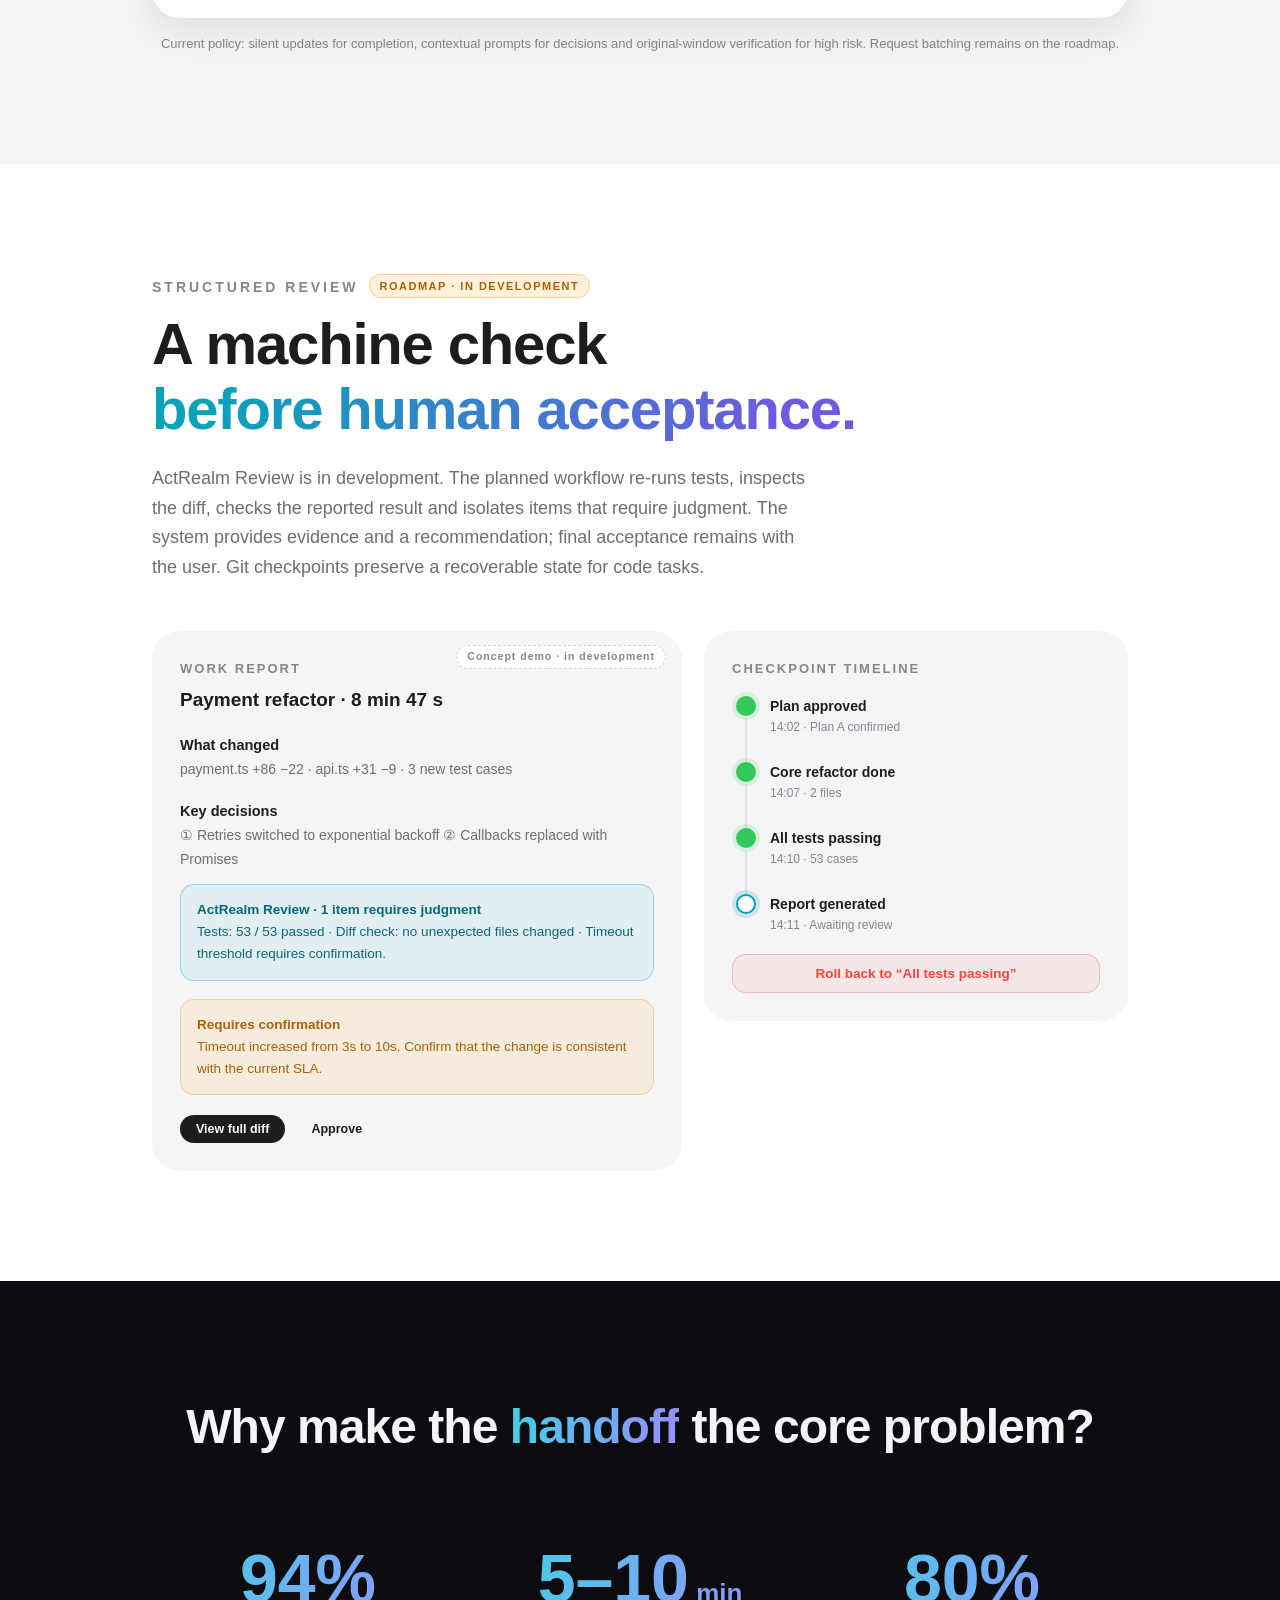
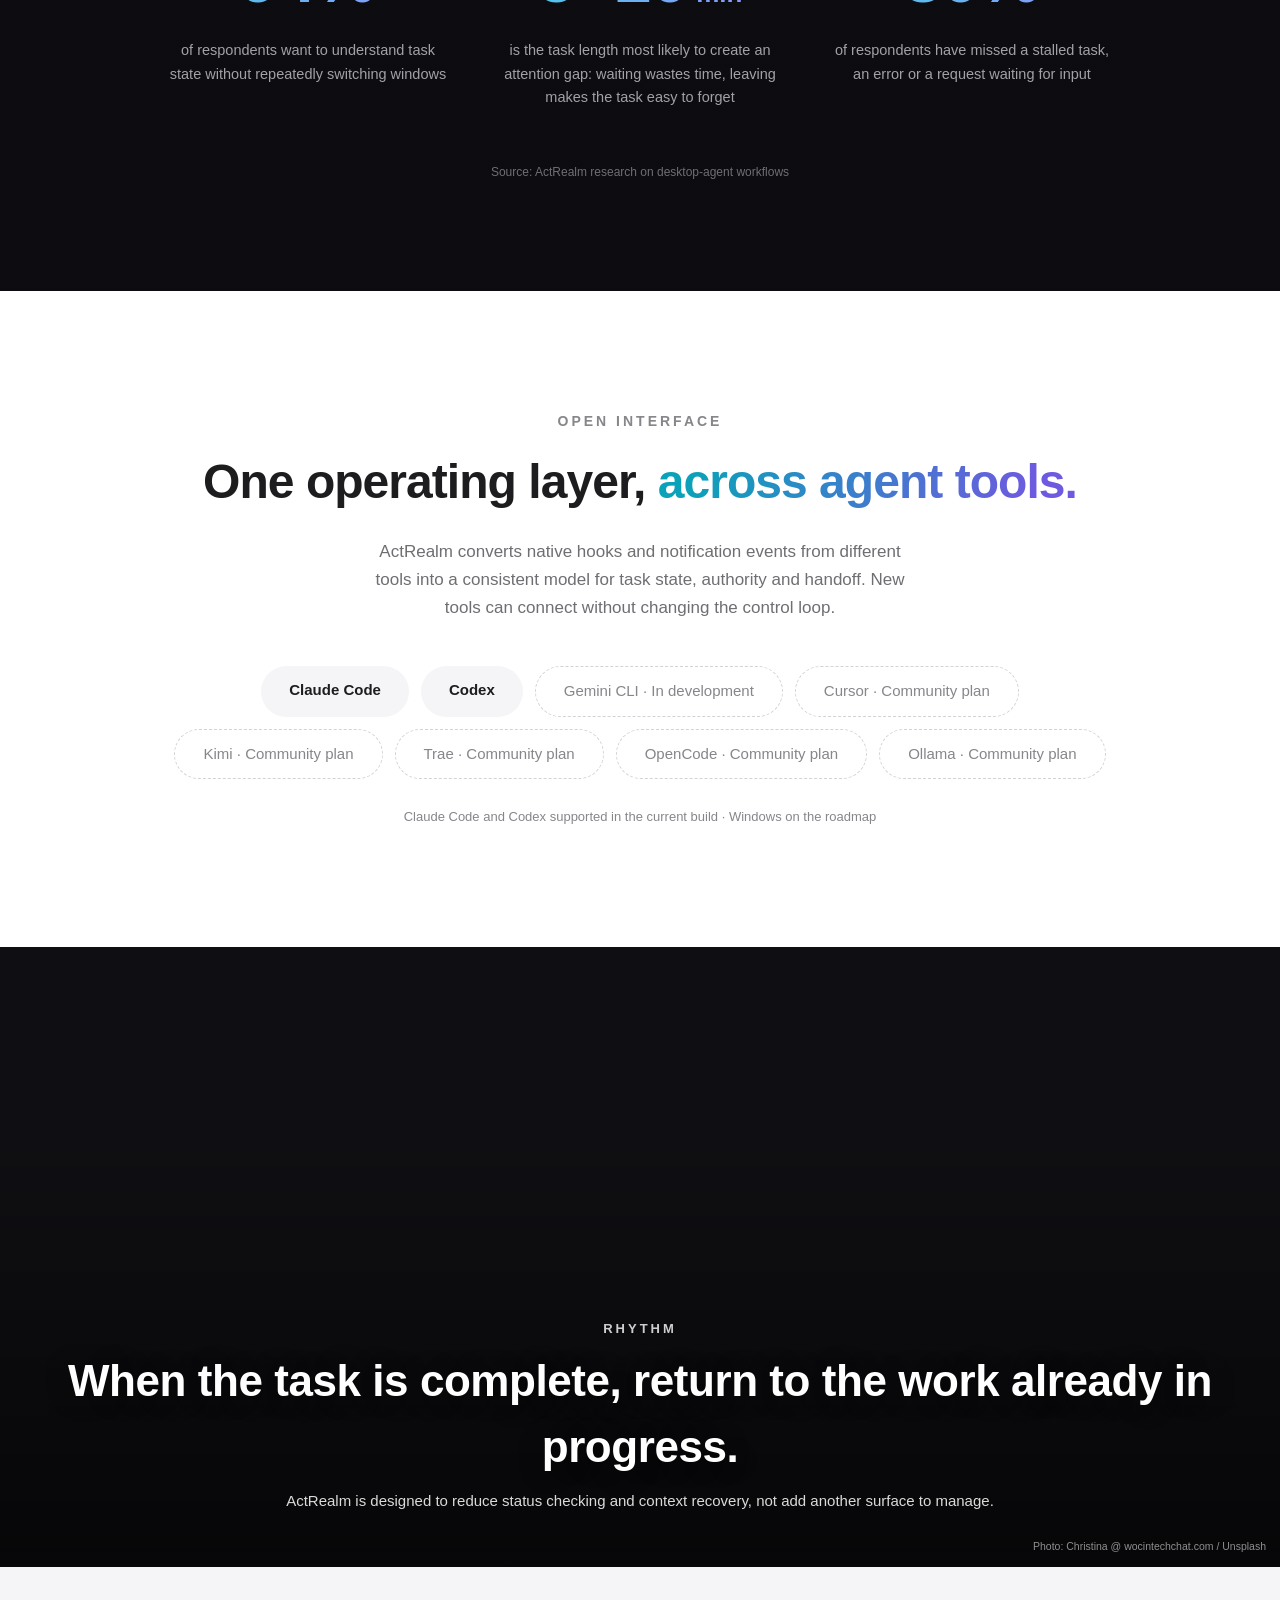
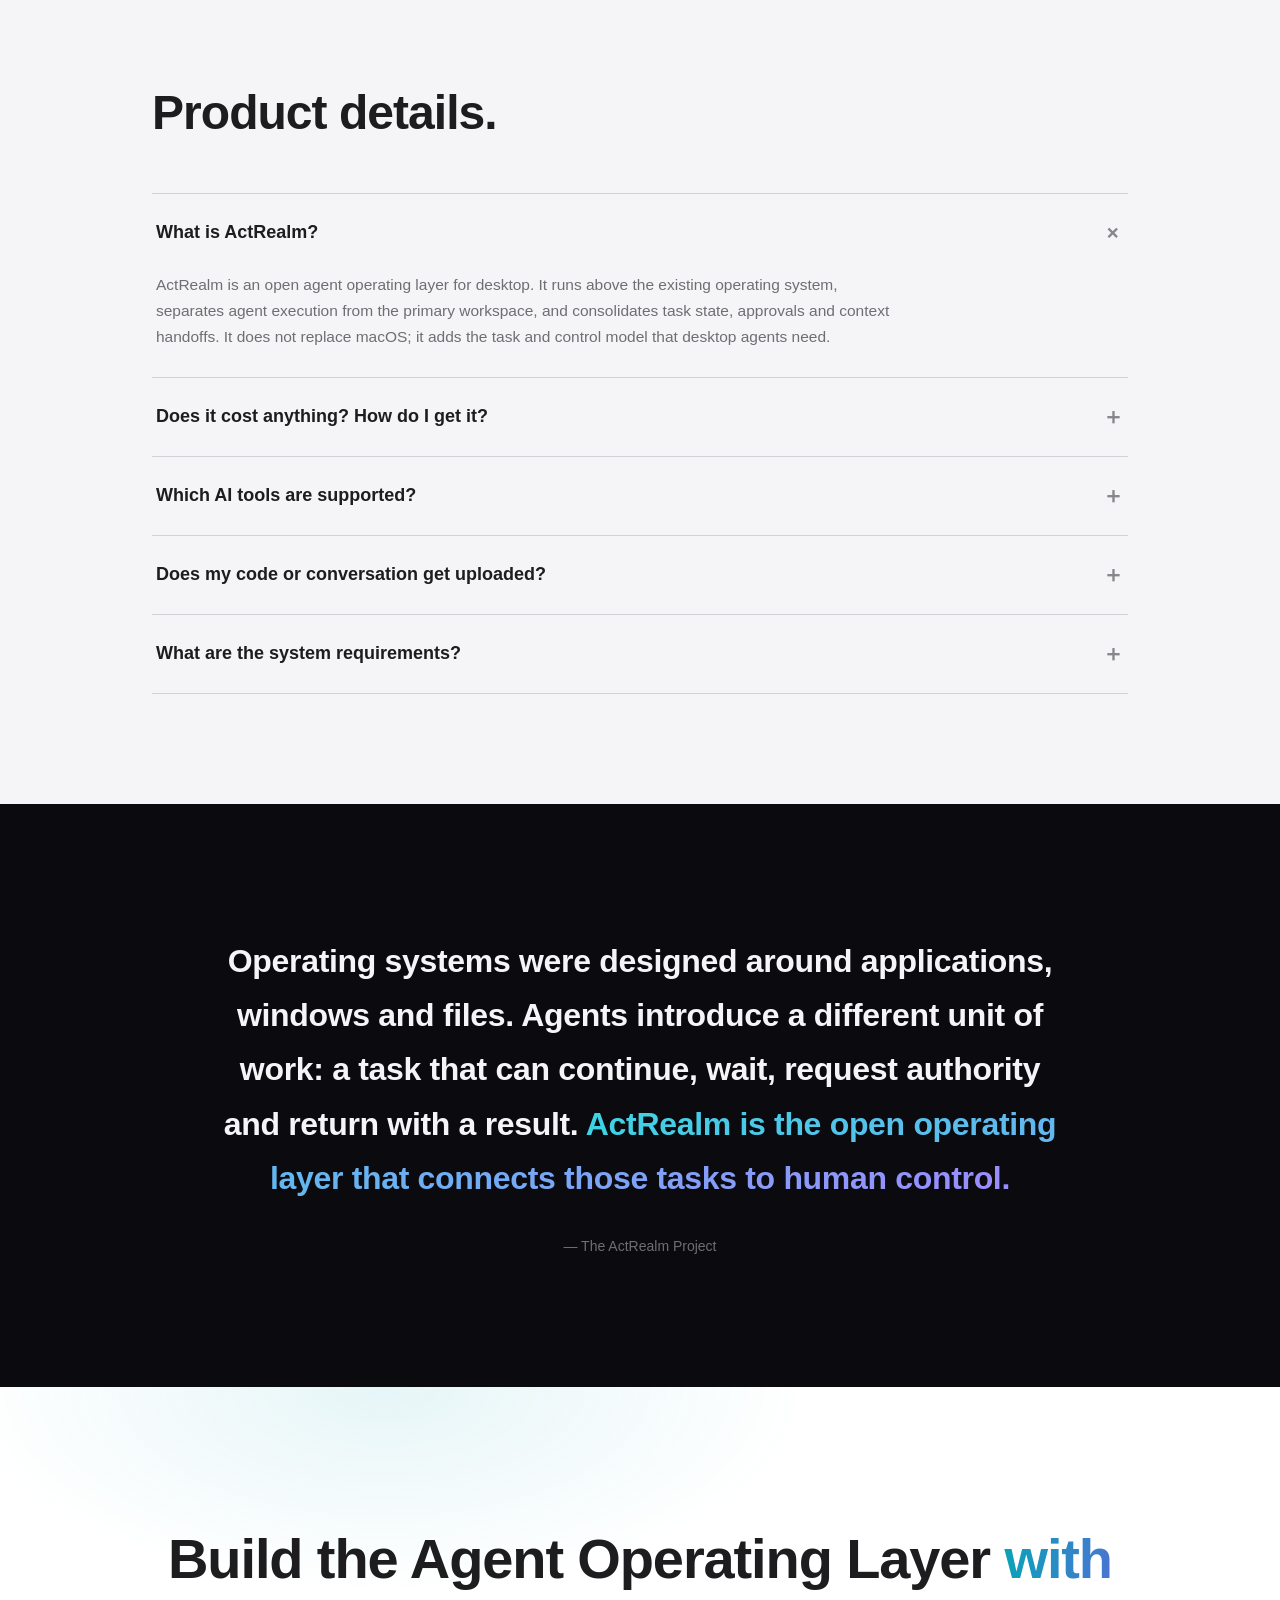
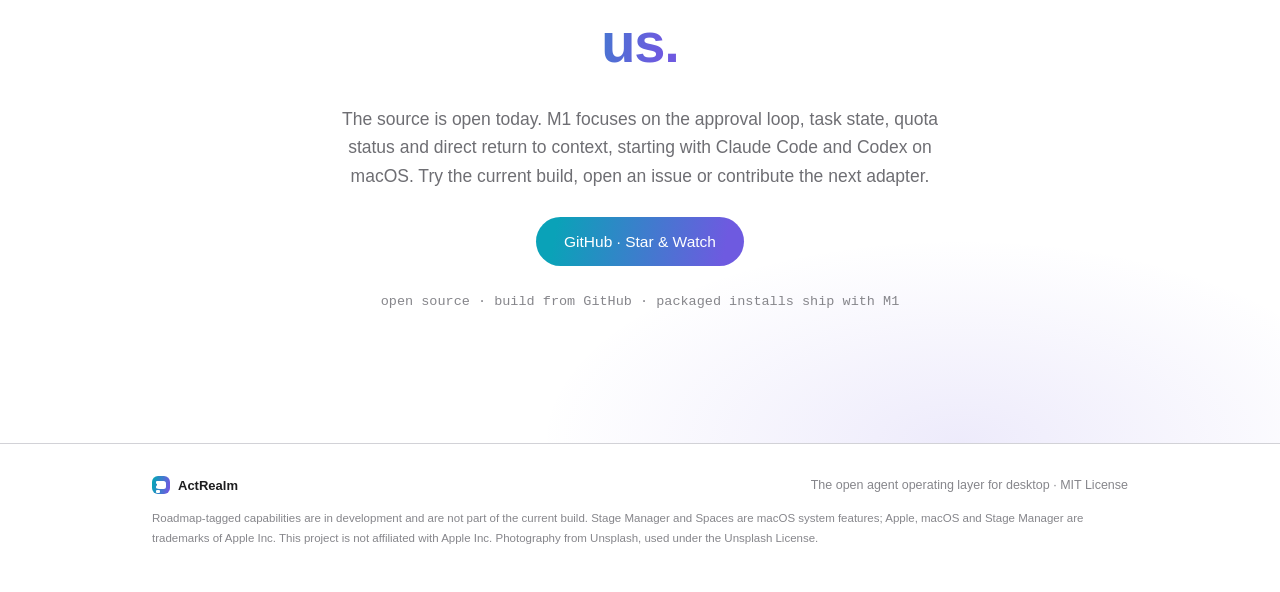
==== commit 255df22a: "refine hero typography and spacing" ====
--- a/index.html
+++ b/index.html
@@ -48,18 +48,20 @@
 .langseg button.on{background:#fff;color:var(--txt);box-shadow:var(--shadow-sm)}
 
 /* ---------- hero ---------- */
-.hero{padding:88px 0 0;text-align:center}
+.hero{padding:72px 0 0;text-align:center}
+.hero>.wrap{max-width:1280px}
 .hero .appicon{width:88px;height:88px;border-radius:22px;background:var(--grad);margin:0 auto;position:relative;box-shadow:0 14px 34px rgba(110,90,224,.35)}
 .hero .appicon::before{content:"";position:absolute;right:18px;top:22px;bottom:22px;width:34px;border-radius:8px;background:#fff;box-shadow:0 4px 14px rgba(0,0,0,.14)}
 .hero .appicon::after{content:"";position:absolute;left:18px;top:22px;width:16px;height:12px;border-radius:4px;background:rgba(255,255,255,.92);box-shadow:0 16px 0 rgba(255,255,255,.66),0 32px 0 rgba(255,255,255,.4)}
 .hero h1{font-size:28px;font-weight:600;margin-top:22px;letter-spacing:.5px}
 .hero .cat{display:inline-block;margin-top:14px;padding:8px 20px;border-radius:980px;font-size:14.5px;font-weight:700;letter-spacing:.5px;border:1.5px solid rgba(110,90,224,.35);background:rgba(110,90,224,.06)}
 .hero .cat span{background:var(--grad);-webkit-background-clip:text;background-clip:text;color:transparent}
-.hero .slogan{font-size:clamp(42px,7.4vw,80px);font-weight:700;line-height:1.08;letter-spacing:-.02em;margin-top:10px}
+.hero .slogan{font-size:clamp(38px,4.35vw,60px);font-weight:700;line-height:1.06;letter-spacing:-.035em;margin-top:22px;text-wrap:balance}
+.hero .slogan .line{display:block;white-space:nowrap}
 .hero .slogan .g{background:var(--grad);-webkit-background-clip:text;background-clip:text;color:transparent}
-.hero .sub{max-width:660px;margin:28px auto 0;font-size:19px;line-height:1.6;color:var(--txt2)}
-.hero .badges{margin-top:20px;font-size:13px;color:var(--txt3);letter-spacing:.5px}
-.cta-row{margin-top:30px;display:flex;gap:18px;justify-content:center;align-items:center;flex-wrap:wrap}
+.hero .sub{max-width:760px;margin:24px auto 0;font-size:17.5px;line-height:1.6;color:var(--txt2);text-wrap:balance}
+.hero .badges{margin-top:17px;font-size:13px;color:var(--txt3);letter-spacing:.5px}
+.cta-row{margin-top:26px;display:flex;gap:18px;justify-content:center;align-items:center;flex-wrap:wrap}
 .btn{display:inline-block;border-radius:980px;font-size:15.5px;font-weight:500;padding:13px 28px;transition:.2s}
 .btn-grad{background:var(--grad);color:#fff}
 .btn-grad:hover{filter:brightness(1.08);transform:scale(1.02)}
@@ -333,6 +335,11 @@
 [hidden]{display:none!important}
 
 @media(max-width:860px){
+  .hero{padding-top:56px}
+  .hero>.wrap{padding:0 20px}
+  .hero .slogan{font-size:clamp(36px,7.2vw,46px);line-height:1.08;margin-top:20px}
+  .hero .slogan .line{white-space:normal}
+  .hero .sub{max-width:640px;font-size:16.5px;line-height:1.55;margin-top:22px}
   .lnav .links{display:none}
   .loop-grid{grid-template-columns:1fr}
   .lcard:not(:last-child)::after{content:"↓";right:auto;left:50%;top:auto;bottom:-24px;transform:translateX(-50%)}
@@ -797,7 +804,7 @@
   "mani.body":"Operating systems were designed around applications, windows and files. Agents introduce a different unit of work: a task that can continue, wait, request authority and return with a result. <span class='g'>ActRealm is the open operating layer that connects those tasks to human control.</span>",
   "mani.sign":"— The ActRealm Project",
   "hero.cat":"The open agent operating layer for desktop",
-  "hero.slogan":"Manage agents in one place.<br><span class='g'>Bring the right task context forward.</span>",
+  "hero.slogan":"<span class='line'>Manage agents in one place.</span><span class='line g'>Bring the right task context forward.</span>",
   "hero.sub":"ActRealm brings tasks, status, approval requests and workspaces from Claude Code, Codex and other desktop agents into one local control layer. When a task needs you, return directly to its terminal, diff and preview.",
   "hero.badges":"MIT licensed · Local by default",
   "hero.cta1":"View on GitHub","hero.cta2":"See the workflow >",
@@ -934,7 +941,7 @@
   "mani.body":"传统操作系统围绕应用、窗口和文件建立。Agent 带来了新的工作单元：一个任务可以持续执行、等待输入、请求权限，并带着结果返回。<span class='g'>ActRealm 是连接 Agent 任务与人类控制的开放操作层。</span>",
   "mani.sign":"—— ActRealm 项目",
   "hero.cat":"桌面端的开源 Agent 操作层",
-  "hero.slogan":"统一管理 Agent，<br><span class='g'>按需调度任务现场。</span>",
+  "hero.slogan":"<span class='line'>统一管理 Agent，</span><span class='line g'>按需调度任务现场。</span>",
   "hero.sub":"ActRealm 将 Claude Code、Codex 等桌面 Agent 的任务、状态、授权请求与工作界面统一纳入本地控制。需要介入时，直接返回对应的终端、diff 与预览。",
   "hero.badges":"MIT 开源 · 默认本地运行",
   "hero.cta1":"查看 GitHub","hero.cta2":"了解工作方式 >",
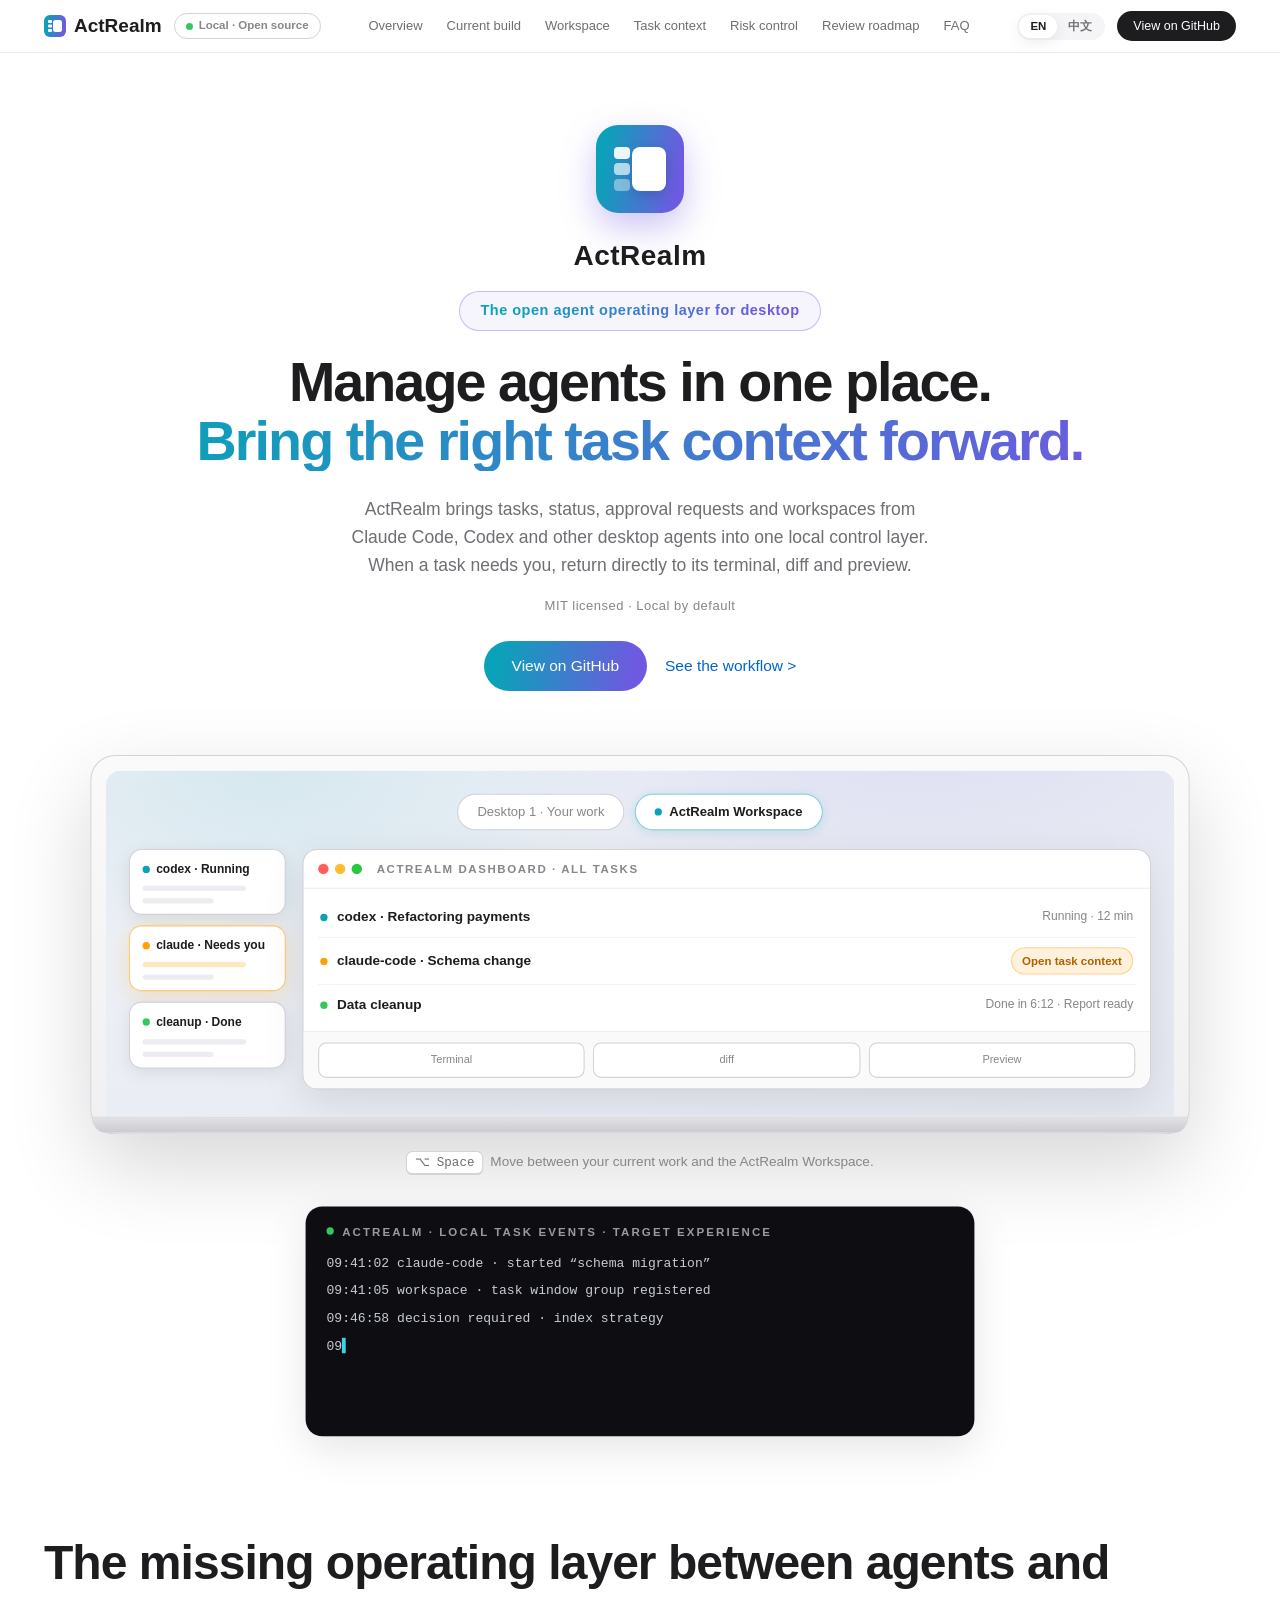
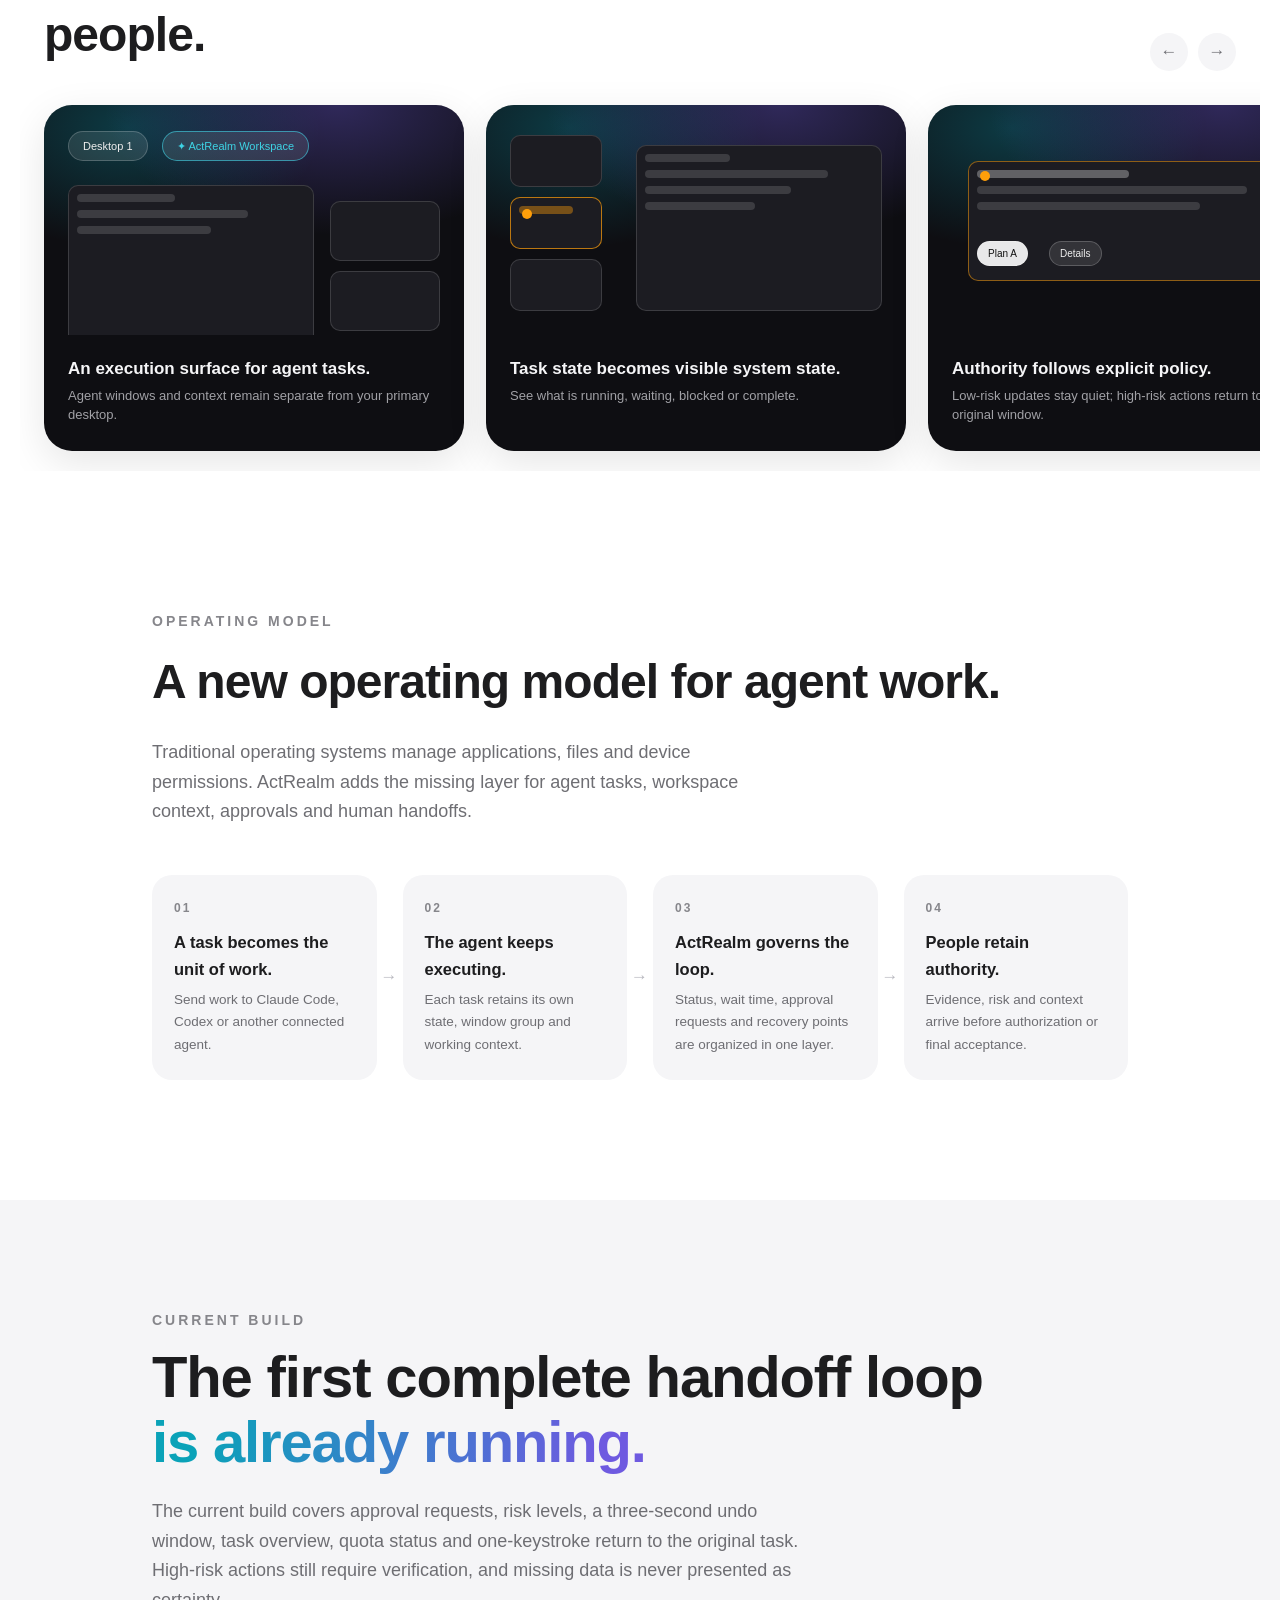
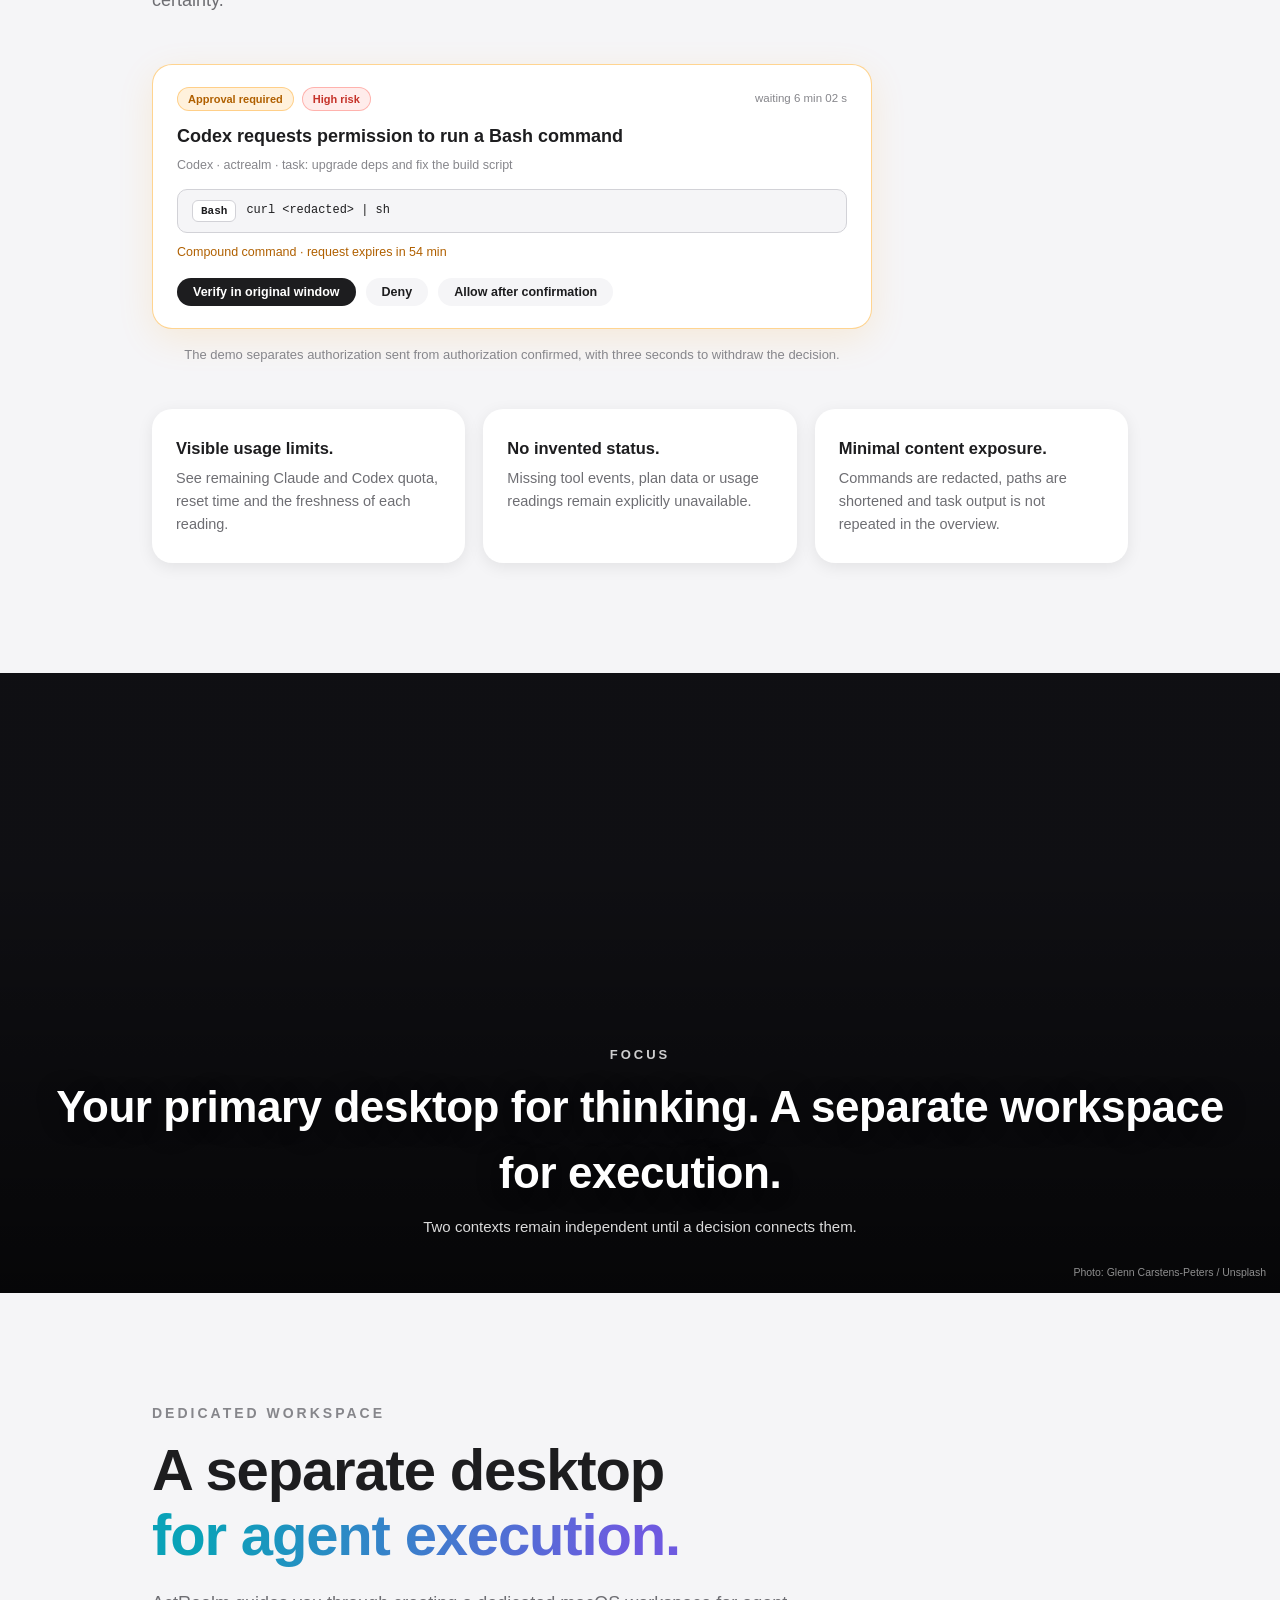
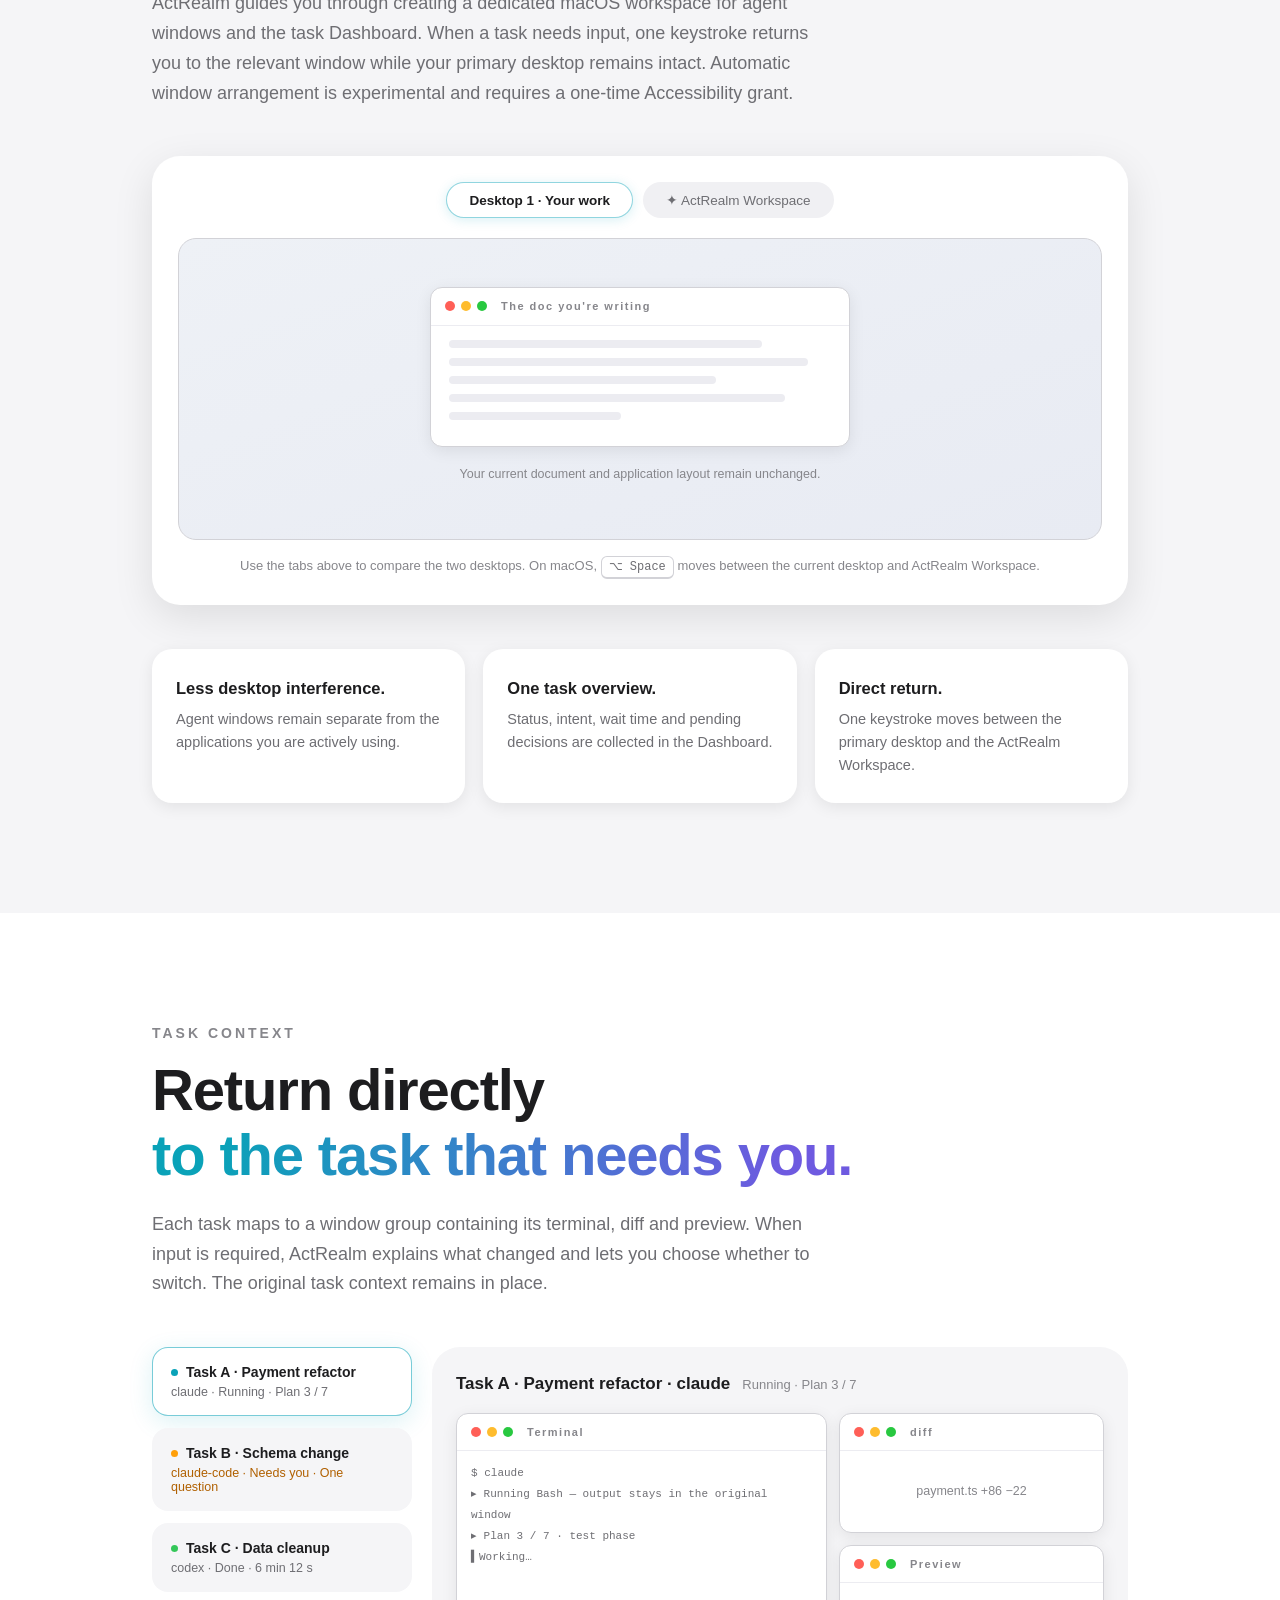
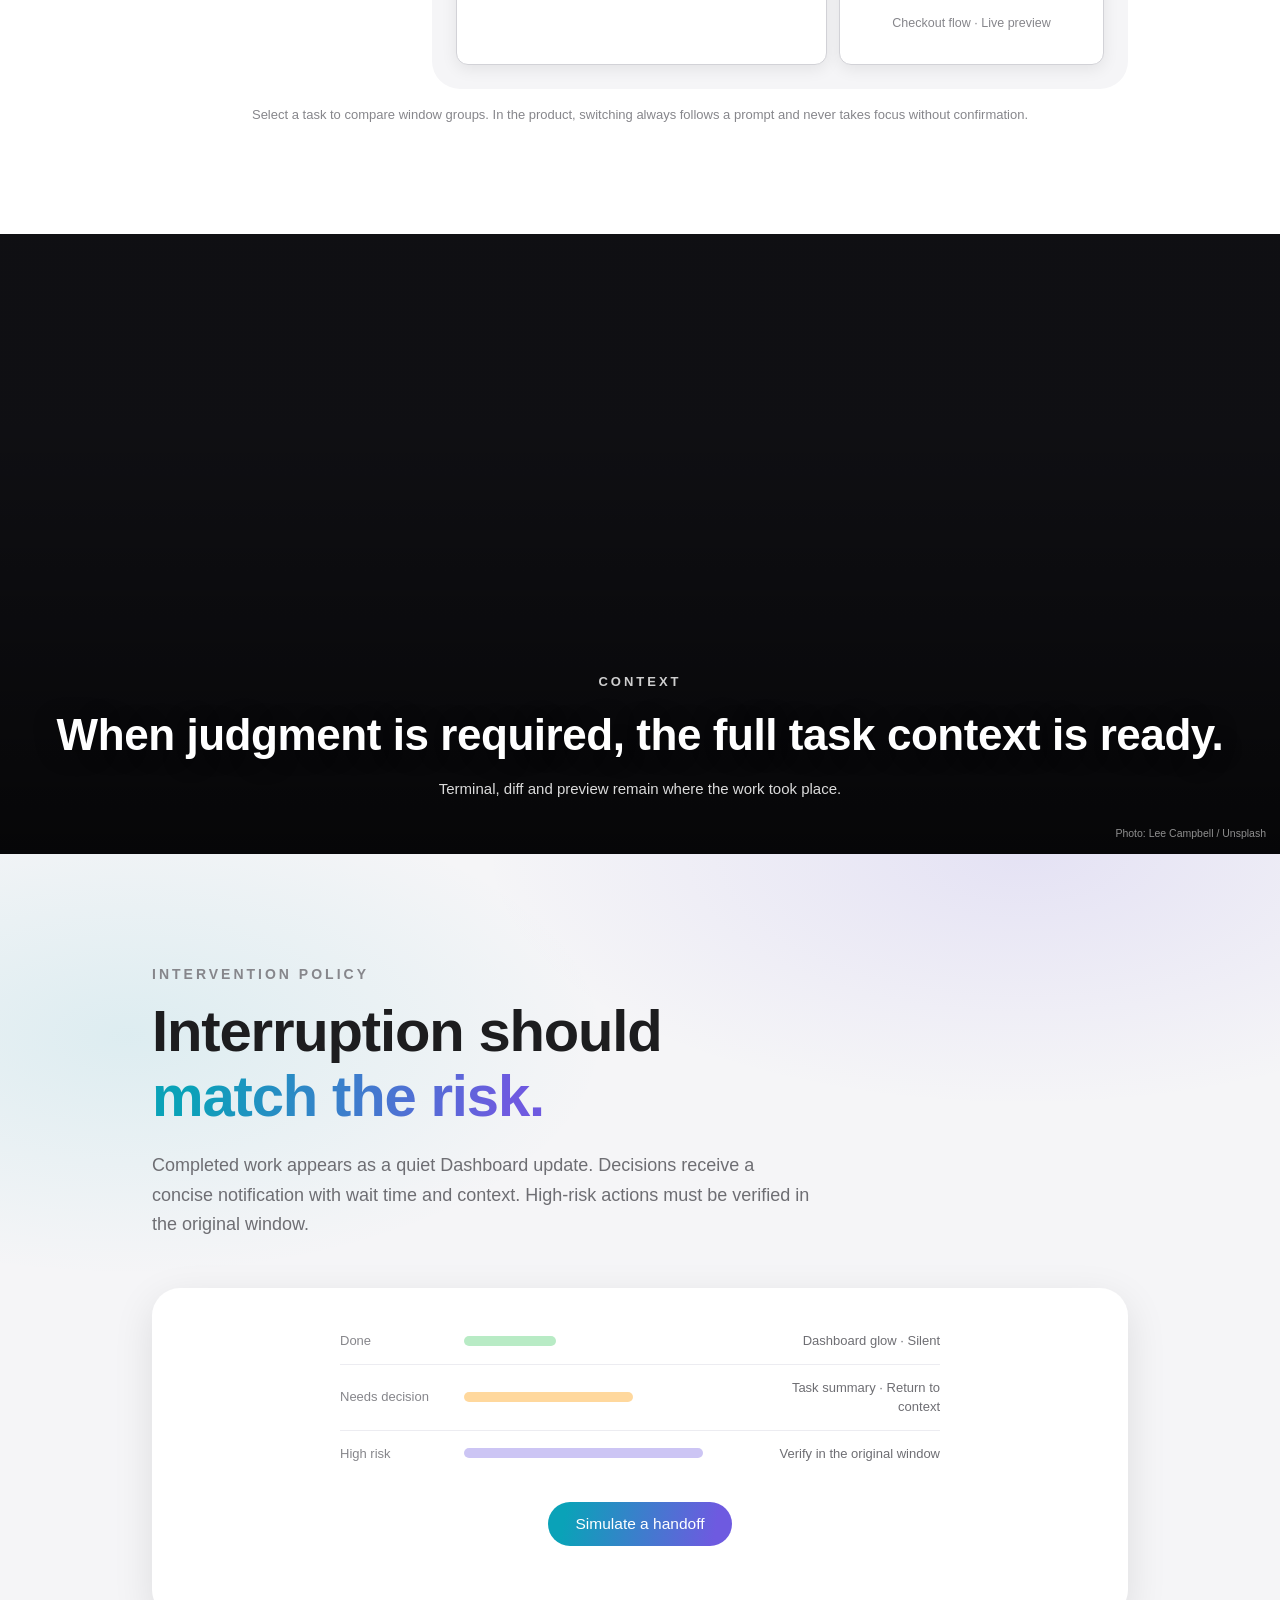
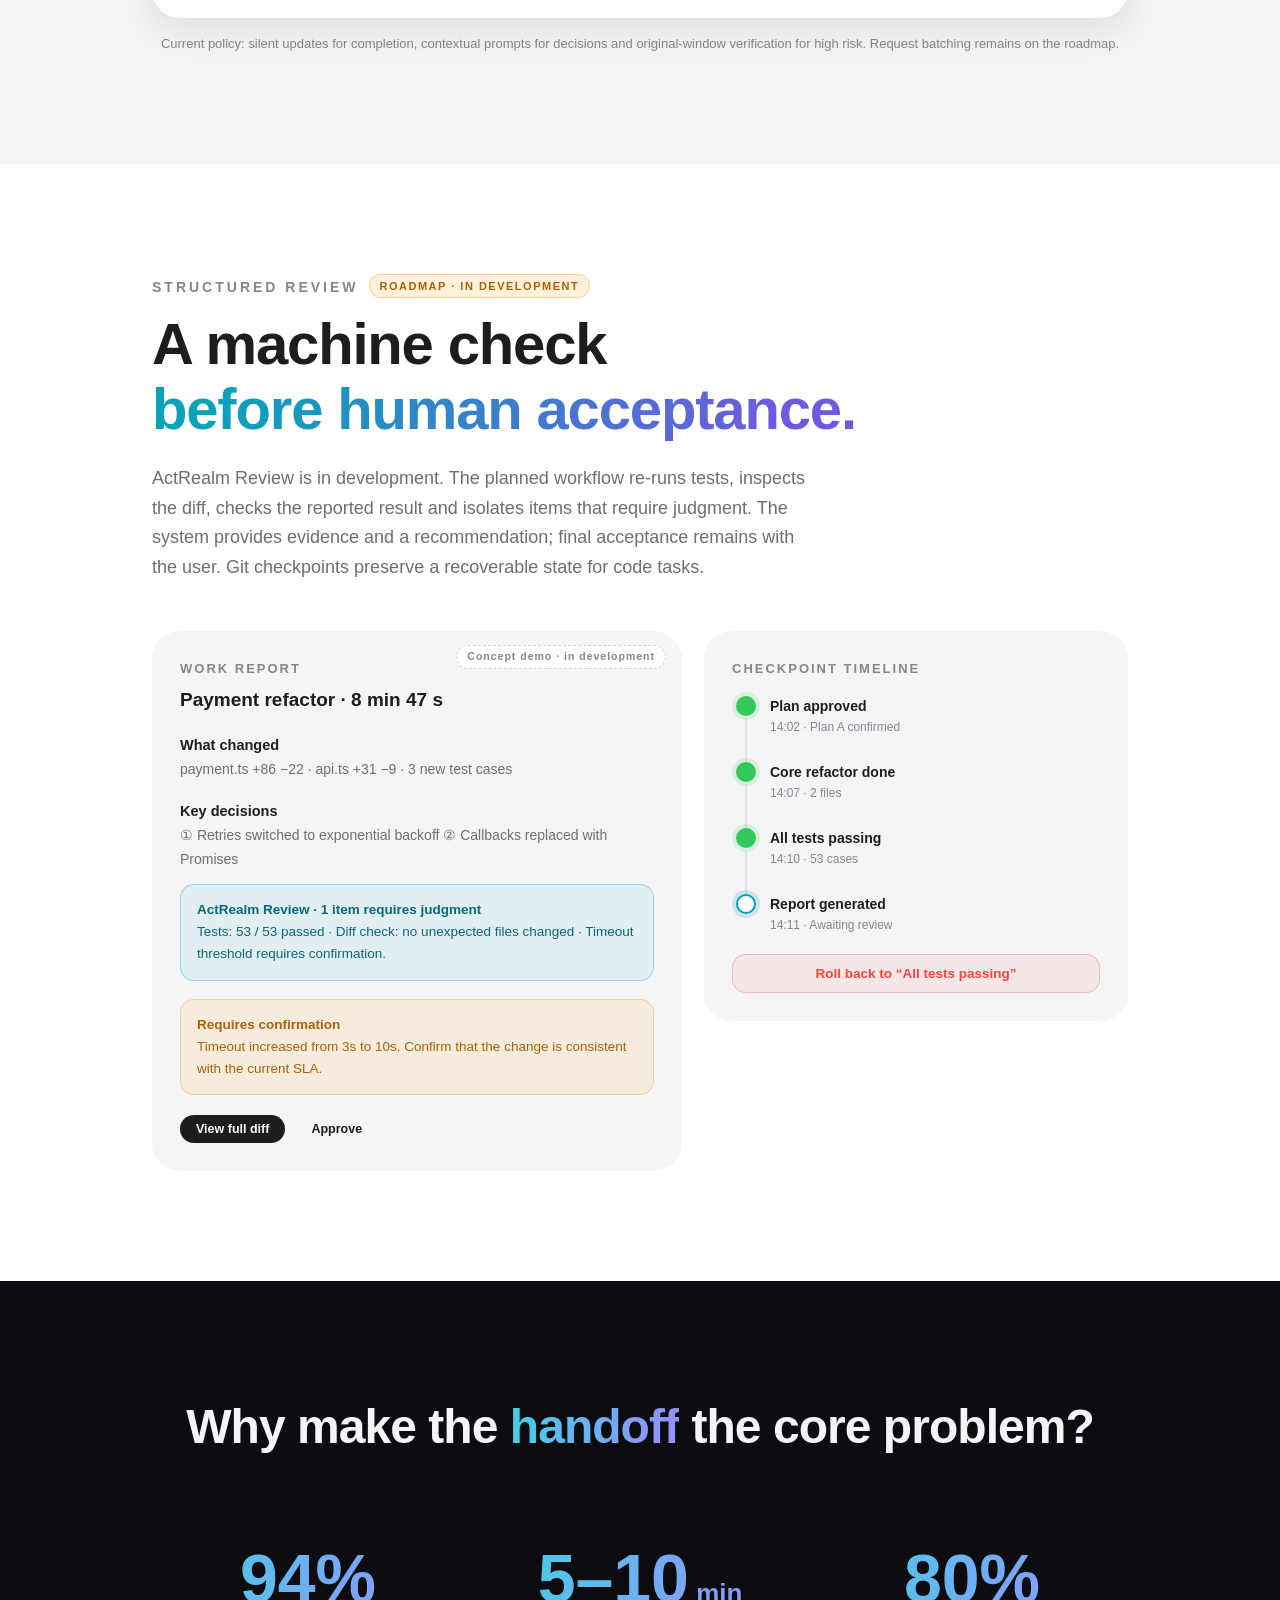
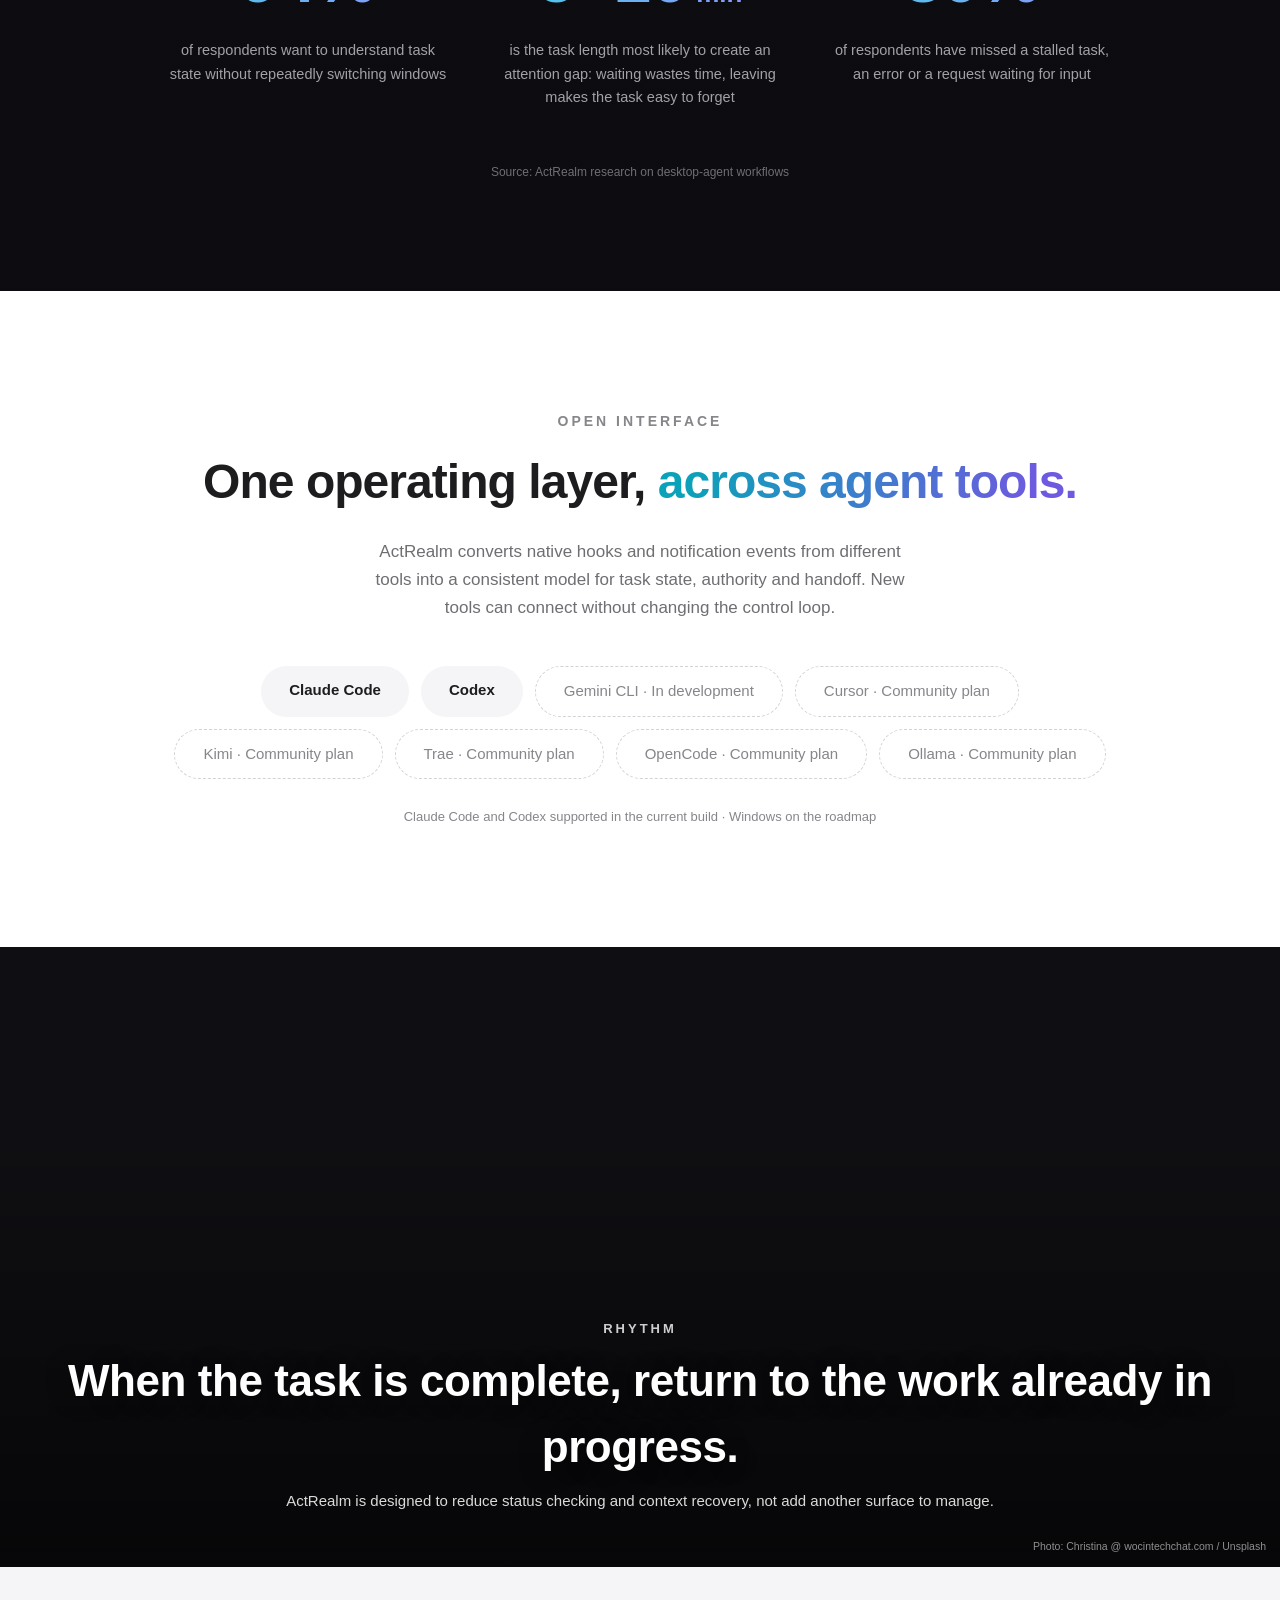
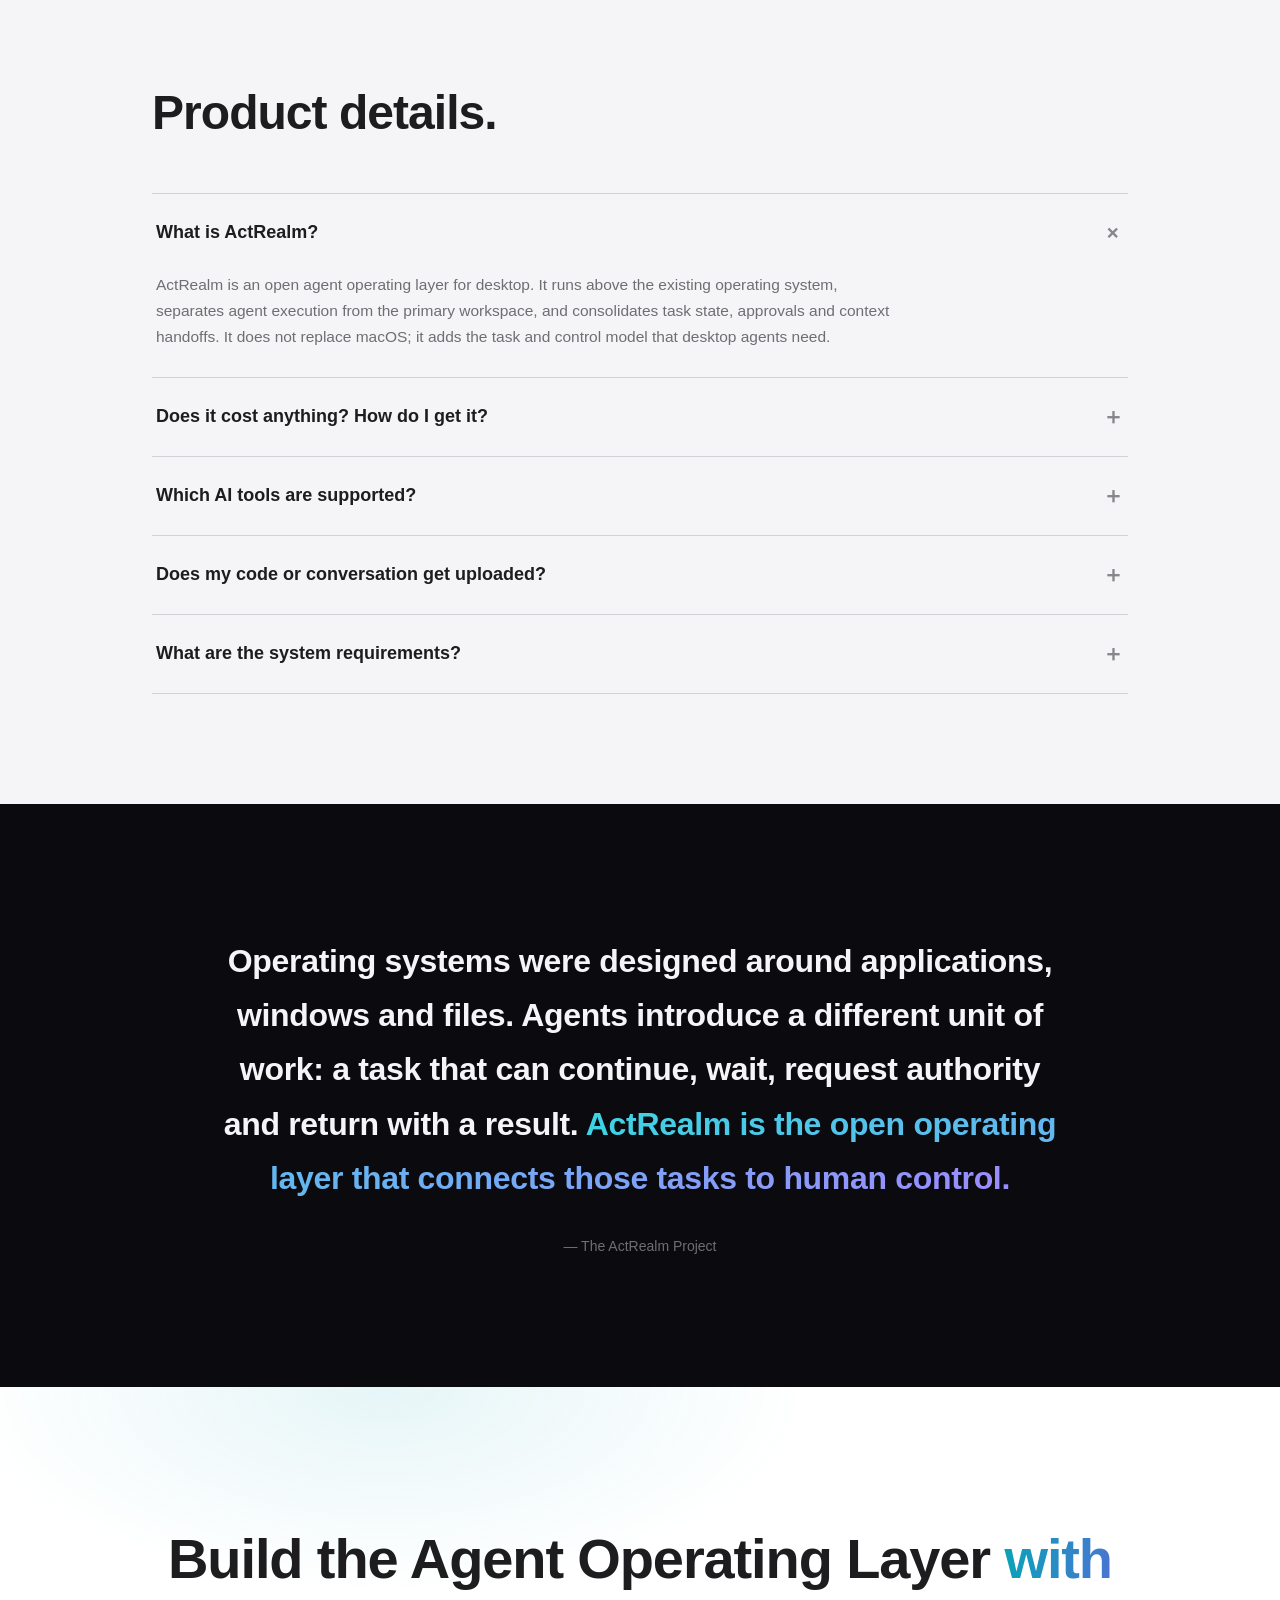
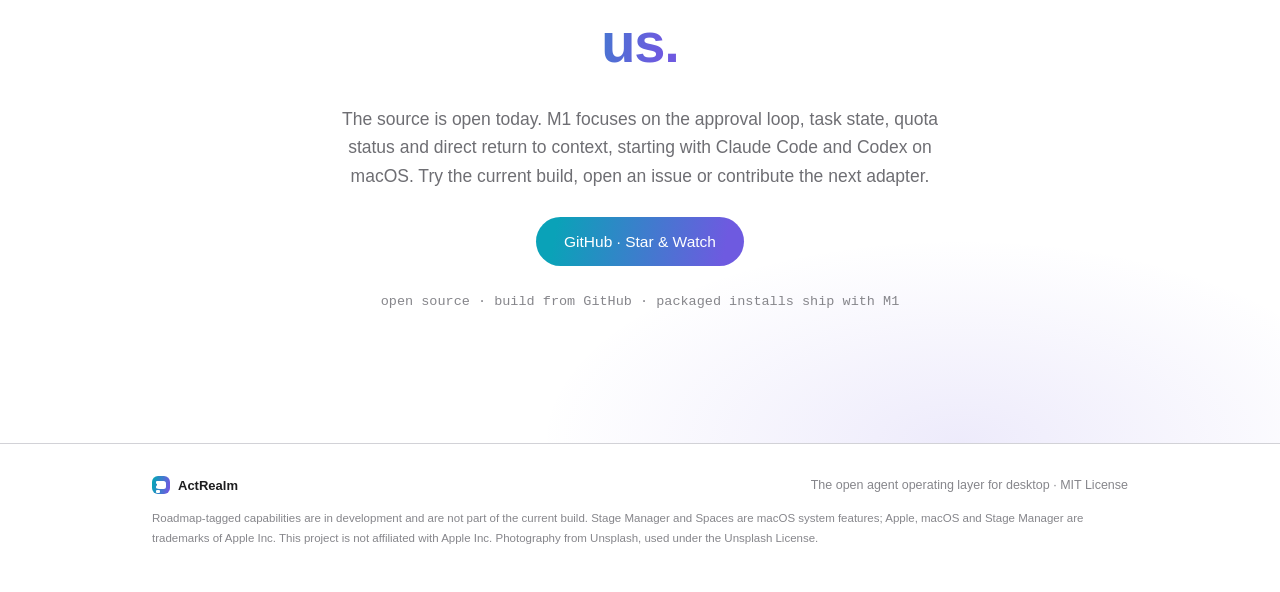
==== commit 3adf16e7: "refactor: unify project identity as ActRealm" ====
--- a/index.html
+++ b/index.html
@@ -808,13 +808,13 @@
   "hero.sub":"ActRealm brings tasks, status, approval requests and workspaces from Claude Code, Codex and other desktop agents into one local control layer. When a task needs you, return directly to its terminal, diff and preview.",
   "hero.badges":"MIT licensed · Local by default",
   "hero.cta1":"View on GitHub","hero.cta2":"See the workflow >",
-  "mock.d1":"Desktop 1 · Your work","mock.ws":"Agent Workspace",
+  "mock.d1":"Desktop 1 · Your work","mock.ws":"ActRealm Workspace",
   "mock.s1":"codex · Running","mock.s2":"claude · Needs you","mock.s3":"cleanup · Done",
   "mock.dash":"ACTREALM DASHBOARD · ALL TASKS",
   "mock.r1":"codex · Refactoring payments","mock.r1s":"Running · 12 min",
   "mock.r2":"claude-code · Schema change","mock.r2b":"Open task context",
   "mock.r3":"Data cleanup","mock.r3s":"Done in 6:12 · Report ready",
-  "mock.cap":"<span class='kbd'>⌥ Space</span>&nbsp; Move between your current work and the Agent Workspace.",
+  "mock.cap":"<span class='kbd'>⌥ Space</span>&nbsp; Move between your current work and the ActRealm Workspace.",
   "w.term":"Terminal","w.prev":"Preview",
   "now.k":"CURRENT BUILD","now.h":"The first complete handoff loop<br><span class='g'>is already running.</span>",
   "now.lead":"The current build covers approval requests, risk levels, a three-second undo window, task overview, quota status and one-keystroke return to the original task. High-risk actions still require verification, and missing data is never presented as certainty.",
@@ -829,7 +829,7 @@
   "now.t2":"<b>No invented status.</b> Missing tool events, plan data or usage readings remain explicitly unavailable.",
   "now.t3":"<b>Minimal content exposure.</b> Commands are redacted, paths are shortened and task output is not repeated in the overview.",
   "hl.head":"The missing operating layer between agents and people.",
-  "hl.p1":"Desktop 1","hl.p2":"✦ Agent Workspace","hl.pa":"Plan A","hl.pb":"Details",
+  "hl.p1":"Desktop 1","hl.p2":"✦ ActRealm Workspace","hl.pa":"Plan A","hl.pb":"Details",
   "hl.c1":"An execution surface for agent tasks.<small>Agent windows and context remain separate from your primary desktop.</small>",
   "hl.c2":"Task state becomes visible system state.<small>See what is running, waiting, blocked or complete.</small>",
   "hl.c3":"Authority follows explicit policy.<small>Low-risk updates stay quiet; high-risk actions return to the original window.</small>",
@@ -844,10 +844,10 @@
   "ws.tag1":"Your current document and application layout remain unchanged.",
   "ws.tag2":"Agent tasks, windows and the Dashboard are organized in a separate workspace.",
   "ws.r1":"Payment refactor","ws.r1s":"Running","ws.r2":"Schema change","ws.r2s":"Needs you","ws.r3":"Data cleanup","ws.r3s":"Done",
-  "ws.cap":"Use the tabs above to compare the two desktops. On macOS, <span class='kbd'>⌥ Space</span> moves between the current desktop and Agent Workspace.",
+  "ws.cap":"Use the tabs above to compare the two desktops. On macOS, <span class='kbd'>⌥ Space</span> moves between the current desktop and ActRealm Workspace.",
   "ws.t1":"<b>Less desktop interference.</b> Agent windows remain separate from the applications you are actively using.",
   "ws.t2":"<b>One task overview.</b> Status, intent, wait time and pending decisions are collected in the Dashboard.",
-  "ws.t3":"<b>Direct return.</b> One keystroke moves between the primary desktop and the Agent Workspace.",
+  "ws.t3":"<b>Direct return.</b> One keystroke moves between the primary desktop and the ActRealm Workspace.",
   "st.k":"TASK CONTEXT",
   "st.h":"Return directly<br><span class='g'>to the task that needs you.</span>",
   "st.lead":"Each task maps to a window group containing its terminal, diff and preview. When input is required, ActRealm explains what changed and lets you choose whether to switch. The original task context remains in place.",
@@ -905,7 +905,7 @@
   "faq.q4":"Does my code or conversation get uploaded?",
   "faq.a4":"ActRealm itself requires no account or cloud backend, and its workspace data remains local by default. Data handling by the underlying AI tools still follows their own configuration and service terms. The planned Review feature may optionally use a model API supplied and explicitly enabled by the user.",
   "faq.q5":"What are the system requirements?",
-  "faq.a5":"The current version requires macOS 15 or later. Spaces and Stage Manager provide the system-level desktop and window grouping. Experimental automatic window arrangement requires a one-time Accessibility grant. Windows support remains on the roadmap.",
+  "faq.a5":"The current native client requires macOS 26 or later. Spaces and Stage Manager provide the system-level desktop and window grouping. Experimental automatic window arrangement requires a one-time Accessibility grant. Windows support remains on the roadmap.",
   "cta.h":"Build the Agent Operating Layer<span class='gtxt'> with us.</span>",
   "cta.lead":"The source is open today. M1 focuses on the approval loop, task state, quota status and direct return to context, starting with Claude Code and Codex on macOS. Try the current build, open an issue or contribute the next adapter.",
   "cta.git":"GitHub · Star & Watch",
@@ -928,7 +928,7 @@
 },
 zh:{
   _title:"ActRealm — 统一管理 Agent，按需调度任务现场",
-  "brand.name":"ActRealm · 枢界",
+  "brand.name":"ActRealm",
   "nav.hl":"概览","nav.now":"当前版本","nav.ws":"工作区","nav.st":"任务交接","nav.nf":"风险控制","nav.rp":"审阅路线图","nav.faq":"FAQ","nav.cta":"GitHub",
   "nav.duty":"本地 · 开源","feed.title":"ACTREALM · 本地任务事件 · 目标体验演示",
   "rm.badge":"ROADMAP · 开发中","rm.demo":"概念演示 · 开发中",
@@ -945,13 +945,13 @@
   "hero.sub":"ActRealm 将 Claude Code、Codex 等桌面 Agent 的任务、状态、授权请求与工作界面统一纳入本地控制。需要介入时，直接返回对应的终端、diff 与预览。",
   "hero.badges":"MIT 开源 · 默认本地运行",
   "hero.cta1":"查看 GitHub","hero.cta2":"了解工作方式 >",
-  "mock.d1":"桌面 1 · 日常工作","mock.ws":"Agent 工作区",
+  "mock.d1":"桌面 1 · 日常工作","mock.ws":"ActRealm 工作区",
   "mock.s1":"codex · 运行中","mock.s2":"claude · 待确认","mock.s3":"清洗 · 已完成",
   "mock.dash":"ACTREALM DASHBOARD · 任务总览",
   "mock.r1":"codex · 重构支付模块","mock.r1s":"运行中 · 12 分",
   "mock.r2":"claude-code · schema 变更","mock.r2b":"打开任务上下文",
   "mock.r3":"数据清洗","mock.r3s":"完成 6:12 · 报告已生成",
-  "mock.cap":"<span class='kbd'>⌥ Space</span>&nbsp; 在当前工作与 Agent 工作区之间切换。",
+  "mock.cap":"<span class='kbd'>⌥ Space</span>&nbsp; 在当前工作与 ActRealm 工作区之间切换。",
   "w.term":"终端","w.prev":"预览",
   "now.k":"当前版本","now.h":"第一条完整的任务交接闭环，<br><span class='g'>已经可以运行。</span>",
   "now.lead":"当前构建已覆盖审批请求、风险分级、3 秒撤回、任务总览、额度状态与一键返回任务窗口。高风险操作仍需人工核验；缺少数据时，ActRealm 不会把推断呈现为事实。",
@@ -966,7 +966,7 @@
   "now.t2":"<b>不推断缺失数据。</b>缺少工具事件、计划信息或额度数据时，界面会明确显示不可用。",
   "now.t3":"<b>最小化内容暴露。</b>命令默认脱敏，路径仅保留必要目录，任务输出不在总览中重复展示。",
   "hl.head":"Agent 与人之间，缺少一层操作系统能力。",
-  "hl.p1":"桌面 1","hl.p2":"✦ Agent 工作区","hl.pa":"方案 A","hl.pb":"查看详情",
+  "hl.p1":"桌面 1","hl.p2":"✦ ActRealm 工作区","hl.pa":"方案 A","hl.pb":"查看详情",
   "hl.c1":"Agent 任务的执行空间。<small>窗口与上下文和主要工作桌面保持分离。</small>",
   "hl.c2":"任务状态成为系统状态。<small>清楚看到运行、等待、阻塞与完成。</small>",
   "hl.c3":"权限遵循明确策略。<small>低风险状态静默更新，高风险操作返回原窗口核验。</small>",
@@ -976,15 +976,15 @@
   "pbA.k":"专注","pbA.l":"主桌面用于思考，独立工作区用于执行。","pbA.s":"两套上下文保持分离，只在需要判断时连接。",
   "ws.k":"独立工作区",
   "ws.h":"为 Agent 保留一个<br><span class='g'>独立桌面。</span>",
-  "ws.lead":"ActRealm 引导用户在 macOS 上建立专属 Agent 工作区，将任务窗口与 Dashboard 集中管理。需要介入时，可以直接返回对应窗口，同时保持主桌面的原有状态。自动整理窗口目前属于实验性能力，需要一次性授予辅助功能权限。",
+  "ws.lead":"ActRealm 引导用户在 macOS 上建立专属 ActRealm 工作区，将任务窗口与 Dashboard 集中管理。需要介入时，可以直接返回对应窗口，同时保持主桌面的原有状态。自动整理窗口目前属于实验性能力，需要一次性授予辅助功能权限。",
   "ws.doc":"你正在写的文档",
   "ws.tag1":"当前文档与应用布局保持不变。",
   "ws.tag2":"Agent 的任务、窗口与 Dashboard 集中在独立工作区。",
   "ws.r1":"重构支付模块","ws.r1s":"在跑","ws.r2":"schema 变更","ws.r2s":"待确认","ws.r3":"数据清洗","ws.r3s":"完成",
-  "ws.cap":"点按上方标签比较两个桌面。实际使用中，<span class='kbd'>⌥ Space</span> 用于在当前桌面与 Agent 工作区之间切换。",
+  "ws.cap":"点按上方标签比较两个桌面。实际使用中，<span class='kbd'>⌥ Space</span> 用于在当前桌面与 ActRealm 工作区之间切换。",
   "ws.t1":"<b>减少桌面干扰。</b>Agent 窗口与正在使用的应用保持分离。",
   "ws.t2":"<b>统一任务视图。</b>状态、意图、等待时间与待处理事项集中在 Dashboard。",
-  "ws.t3":"<b>快速返回上下文。</b>按下 ⌥ Space，在主桌面与 Agent 工作区之间切换。",
+  "ws.t3":"<b>快速返回上下文。</b>按下 ⌥ Space，在主桌面与 ActRealm 工作区之间切换。",
   "st.k":"任务上下文",
   "st.h":"需要介入时，<br><span class='g'>直接回到对应任务。</span>",
   "st.lead":"每个任务对应一个包含终端、diff 与预览的窗口组。任务需要输入时，ActRealm 先说明发生了什么，再由用户决定是否切换。原有任务上下文保持不变。",
@@ -1042,7 +1042,7 @@
   "faq.q4":"我的代码和对话会上传吗？",
   "faq.a4":"ActRealm 本身不要求账号或云端后台，工作区数据默认保留在本机。底层 AI 工具的数据处理方式仍取决于各自的配置和服务条款。规划中的 Review 功能可以选择使用用户提供并明确启用的模型 API。",
   "faq.q5":"系统要求是什么？",
-  "faq.a5":"当前版本需要 macOS 15 或更新版本。Spaces 与 Stage Manager 提供系统级桌面和窗口分组；实验性的自动整理窗口能力需要一次性授予辅助功能权限。Windows 支持仍在路线图中。",
+  "faq.a5":"当前原生客户端需要 macOS 26 或更新版本。Spaces 与 Stage Manager 提供系统级桌面和窗口分组；实验性的自动整理窗口能力需要一次性授予辅助功能权限。Windows 支持仍在路线图中。",
   "cta.h":"共同构建<span class='gtxt'> Agent 操作层。</span>",
   "cta.lead":"当前源码已经开放。M1 将重点完善审批闭环、任务状态、额度信息与上下文返回，从 macOS 上的 Claude Code 与 Codex 开始。欢迎试用当前构建、提交 issue，或为新的 Agent 工具编写适配器。",
   "cta.git":"GitHub · Star & Watch",
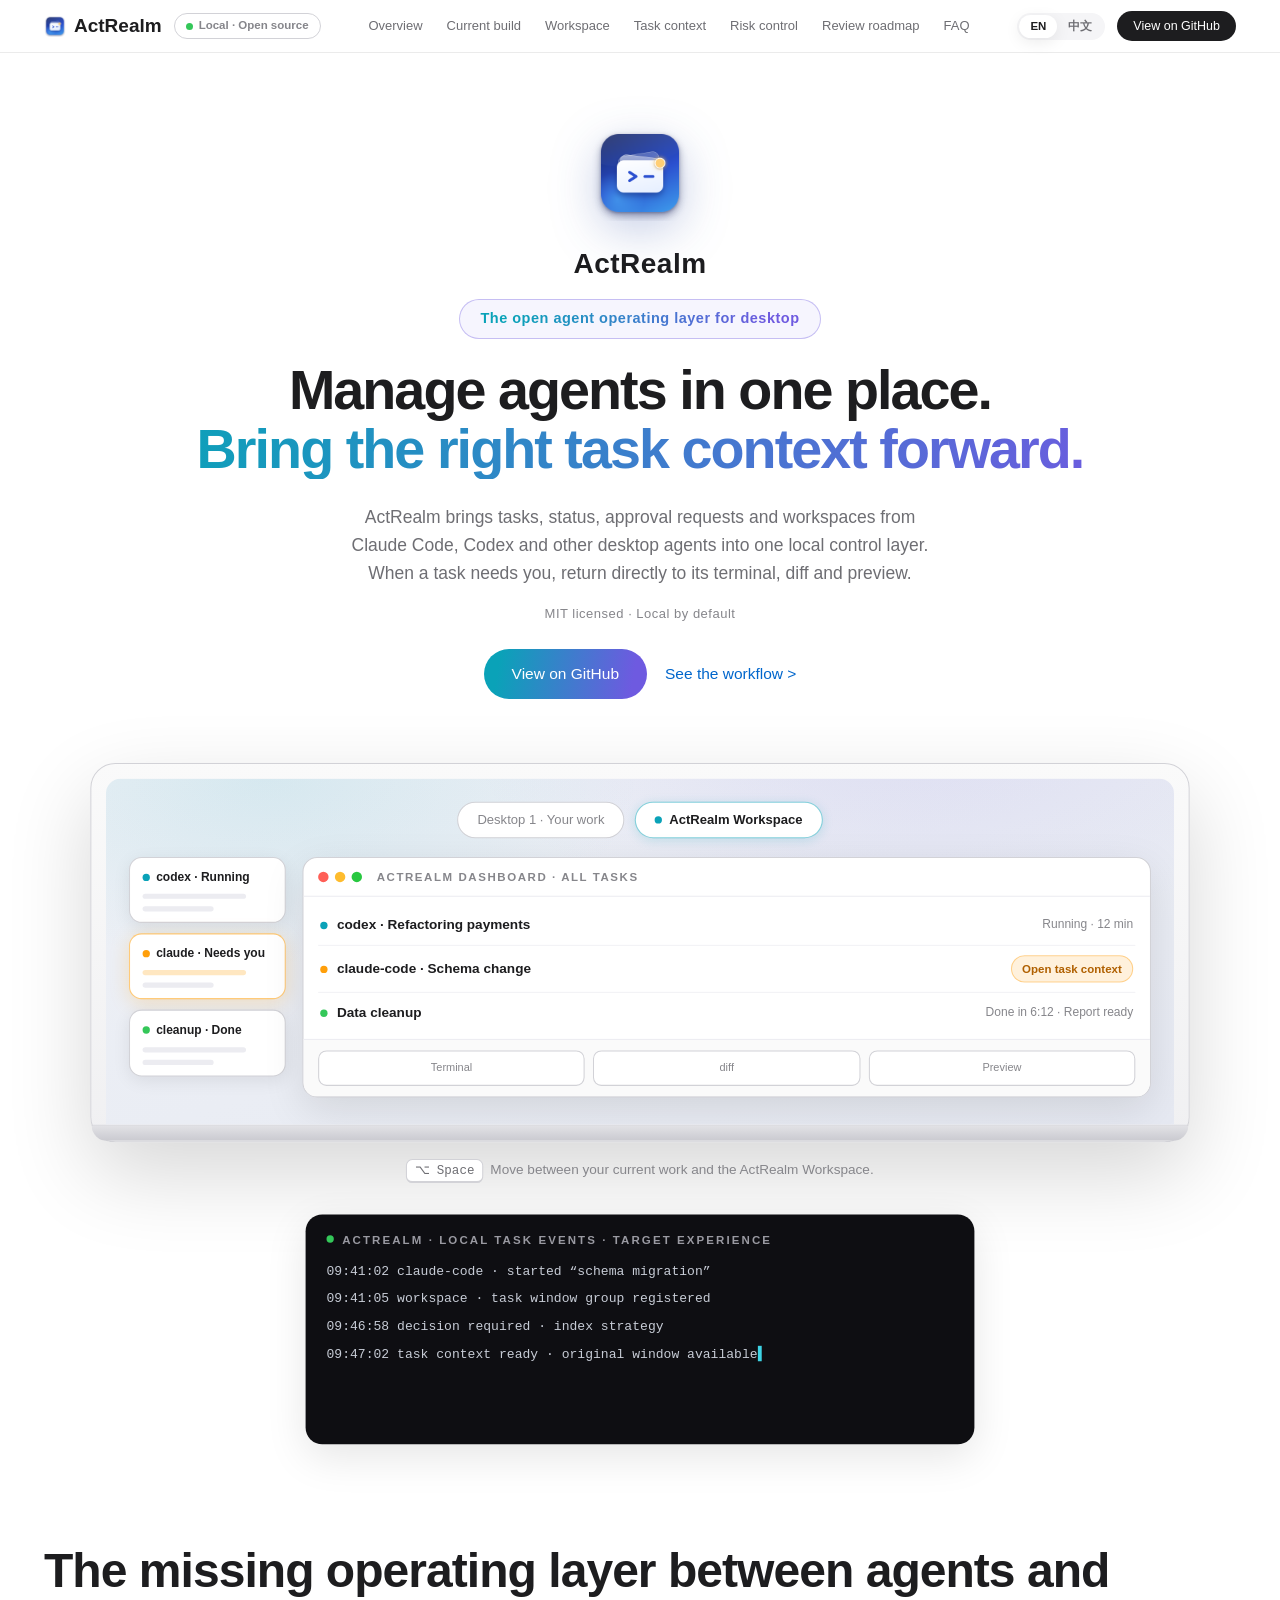
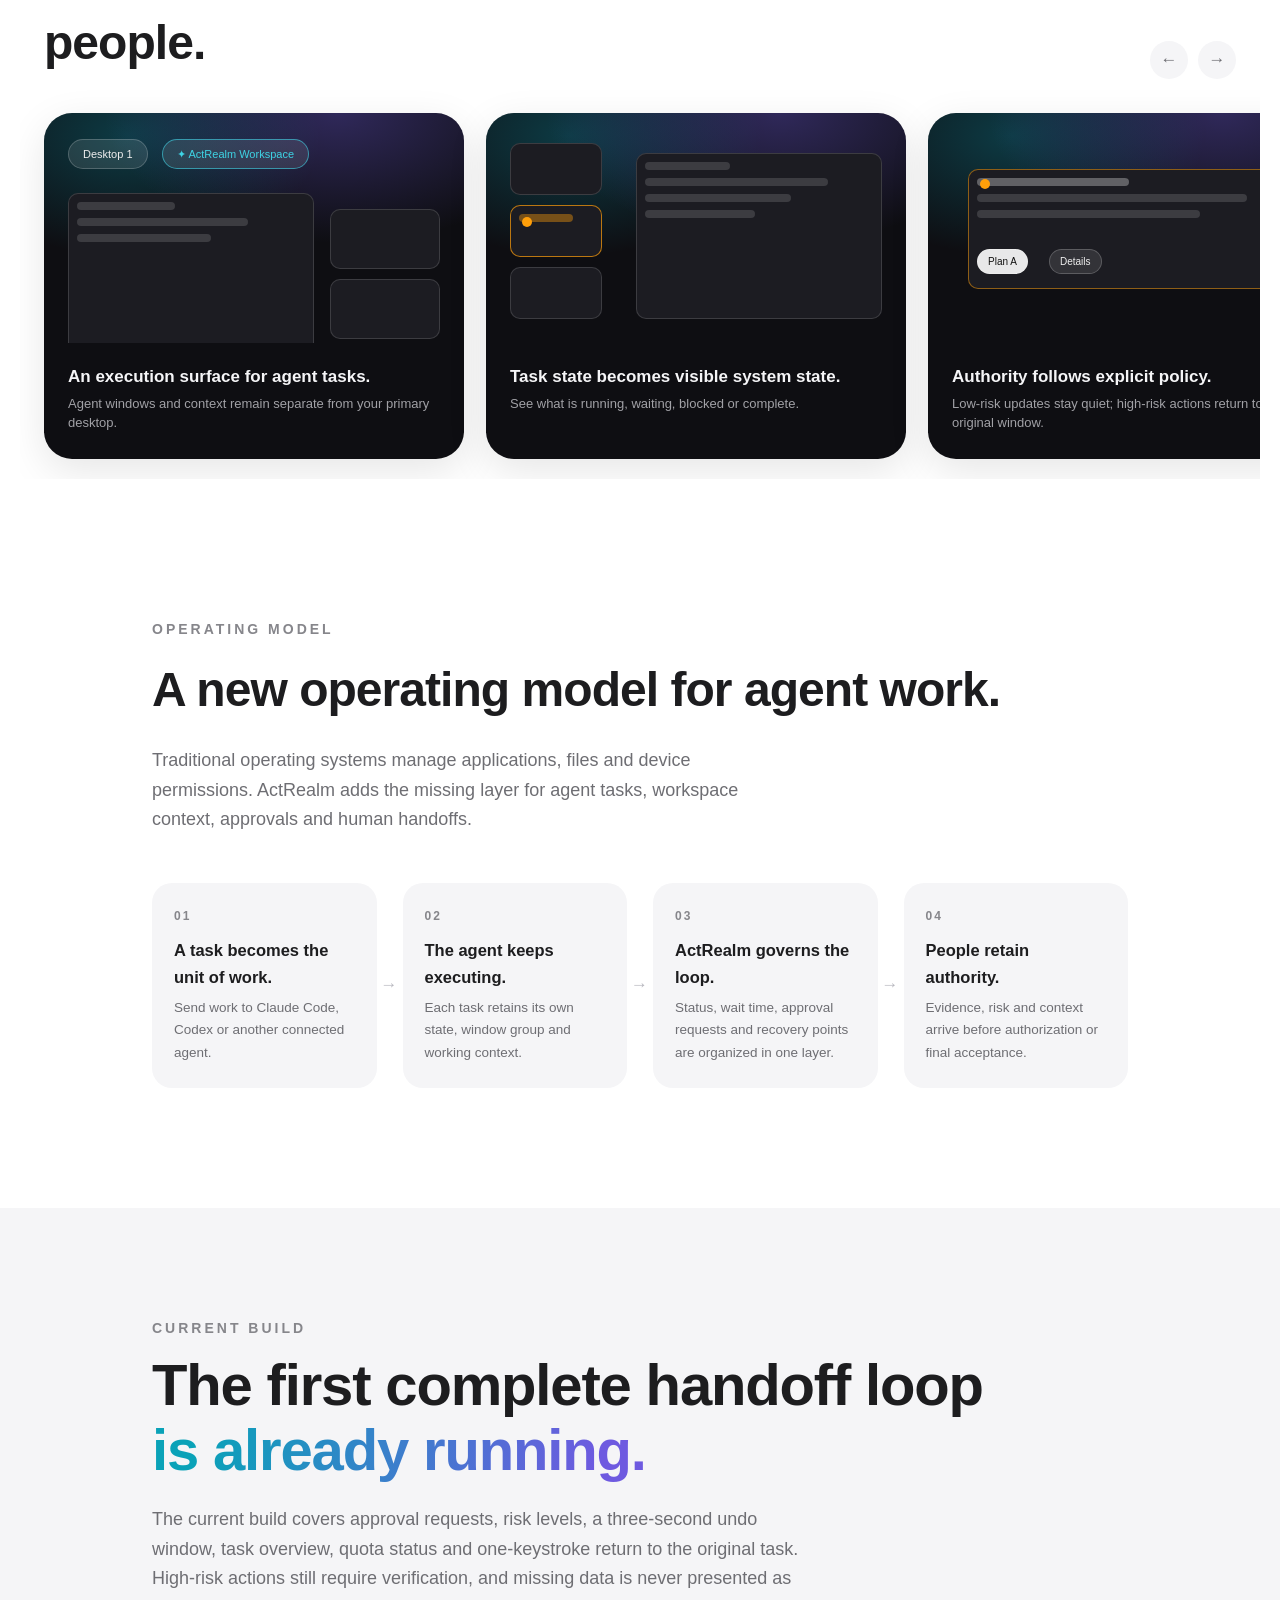
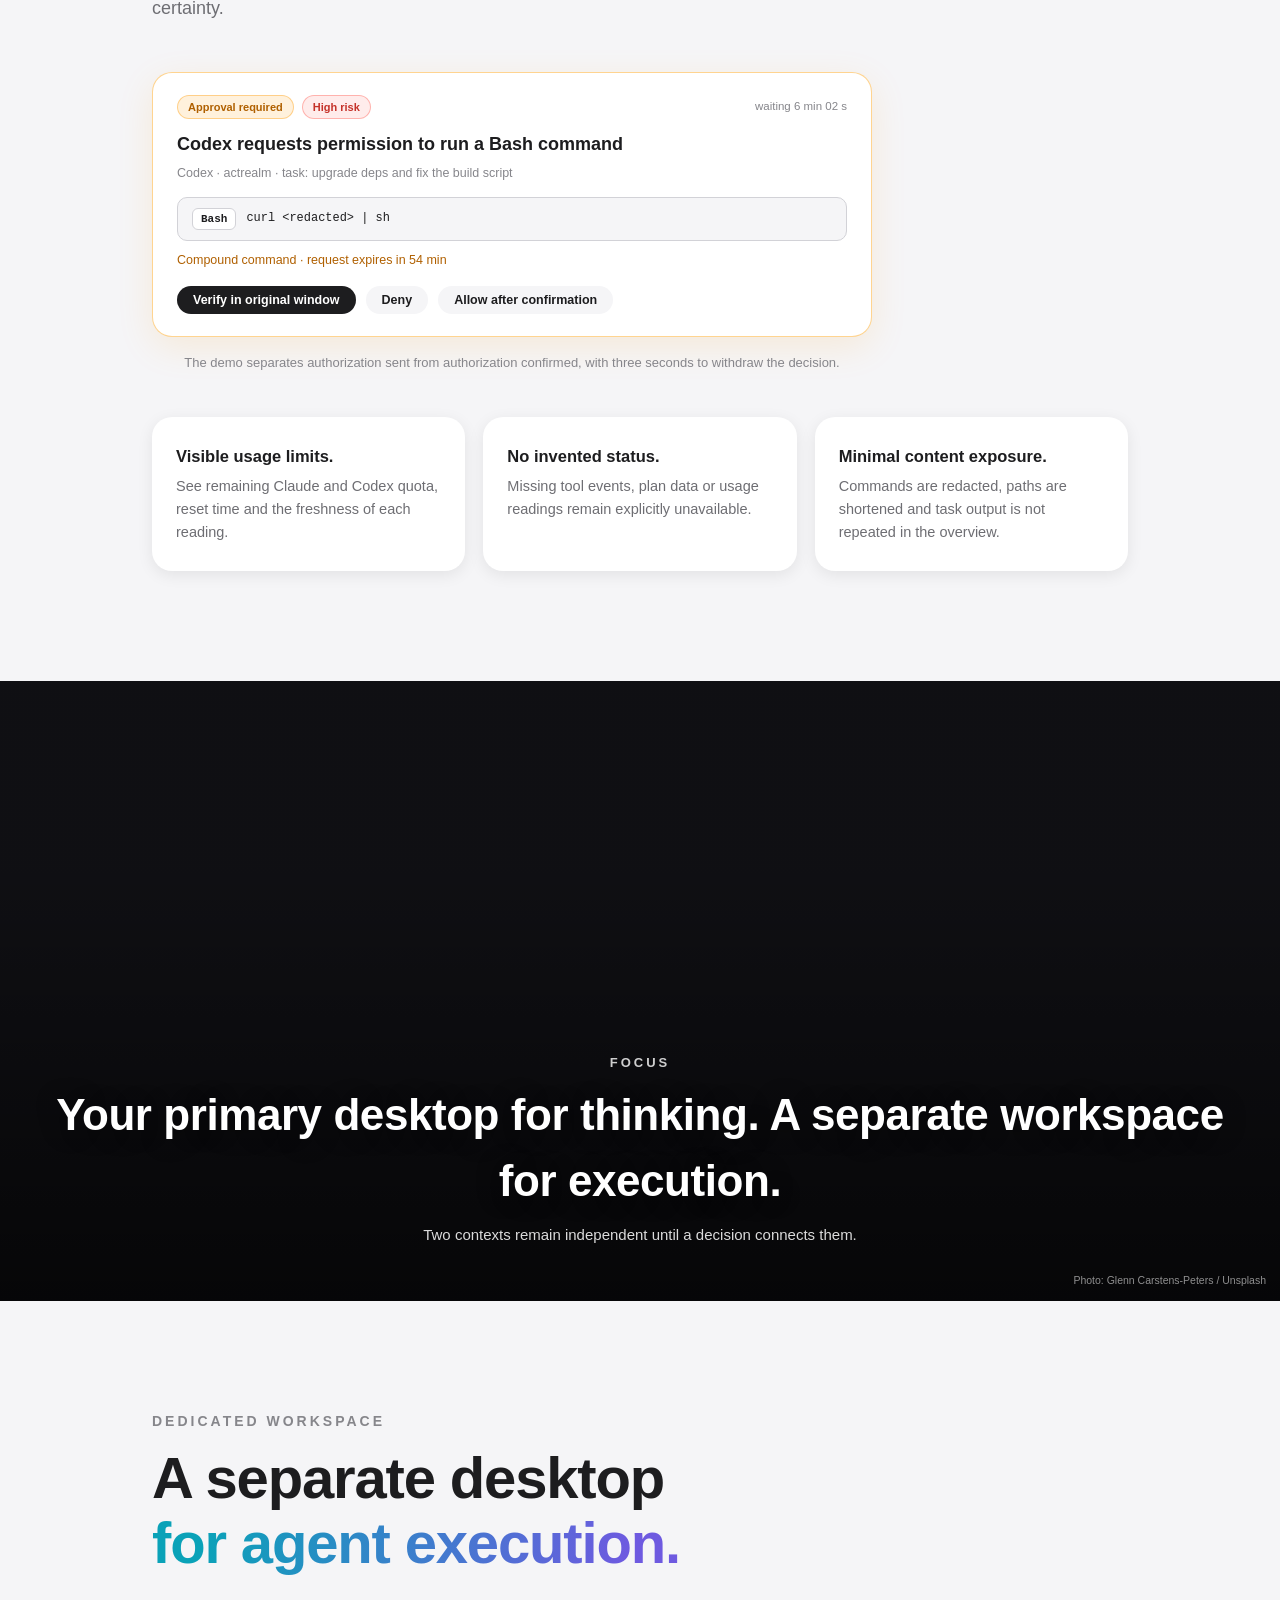
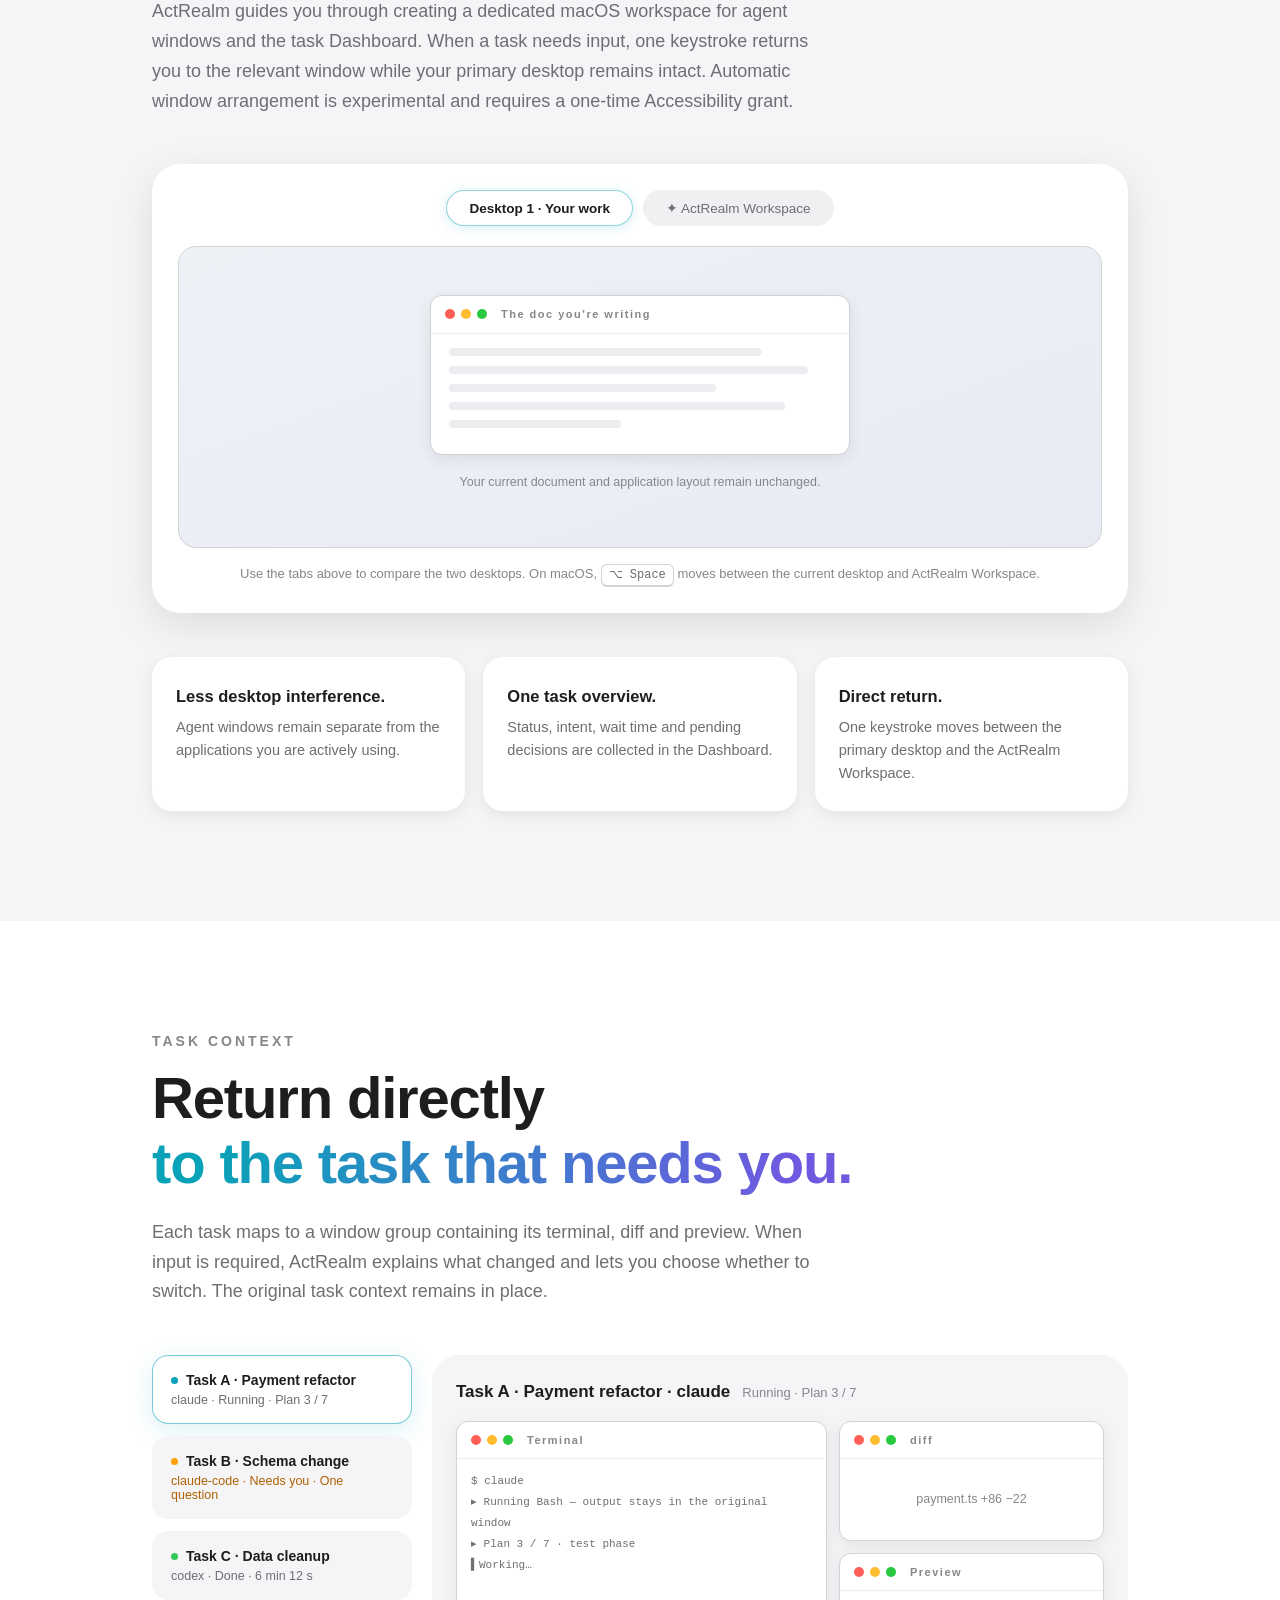
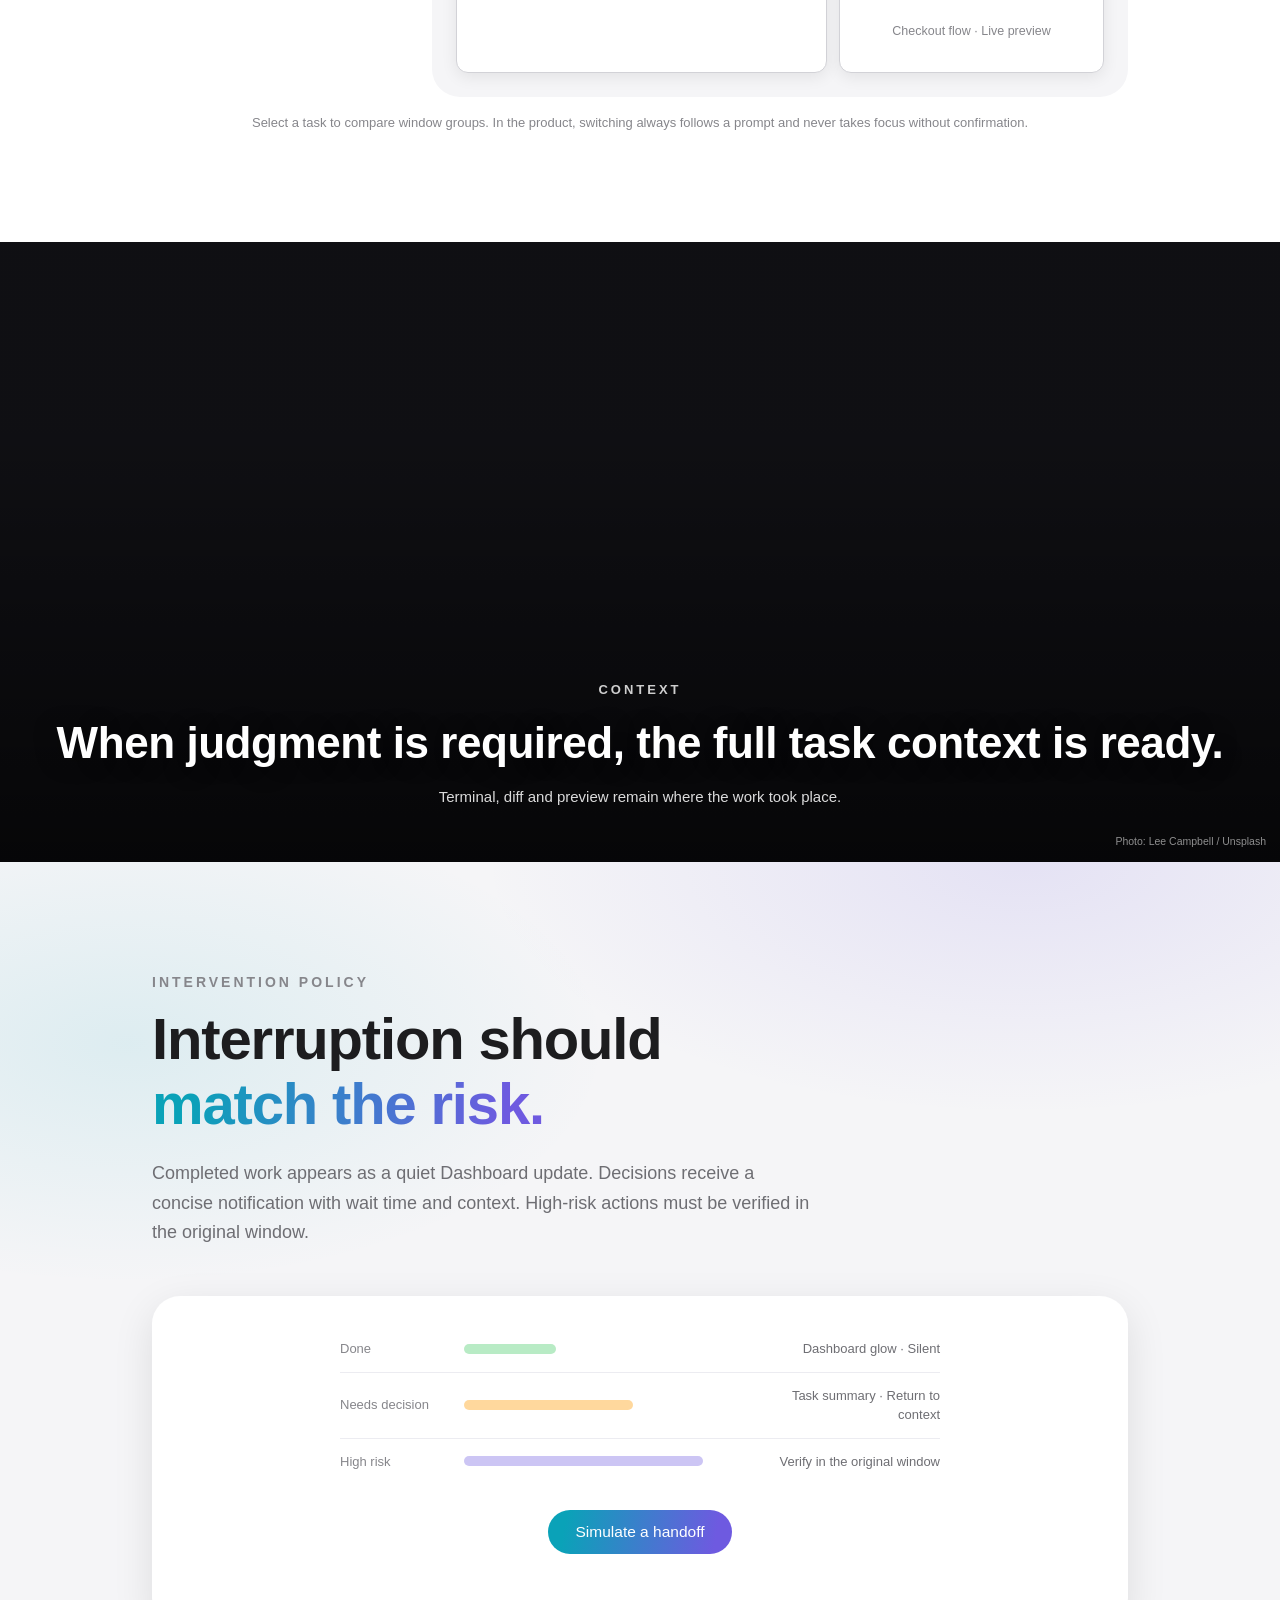
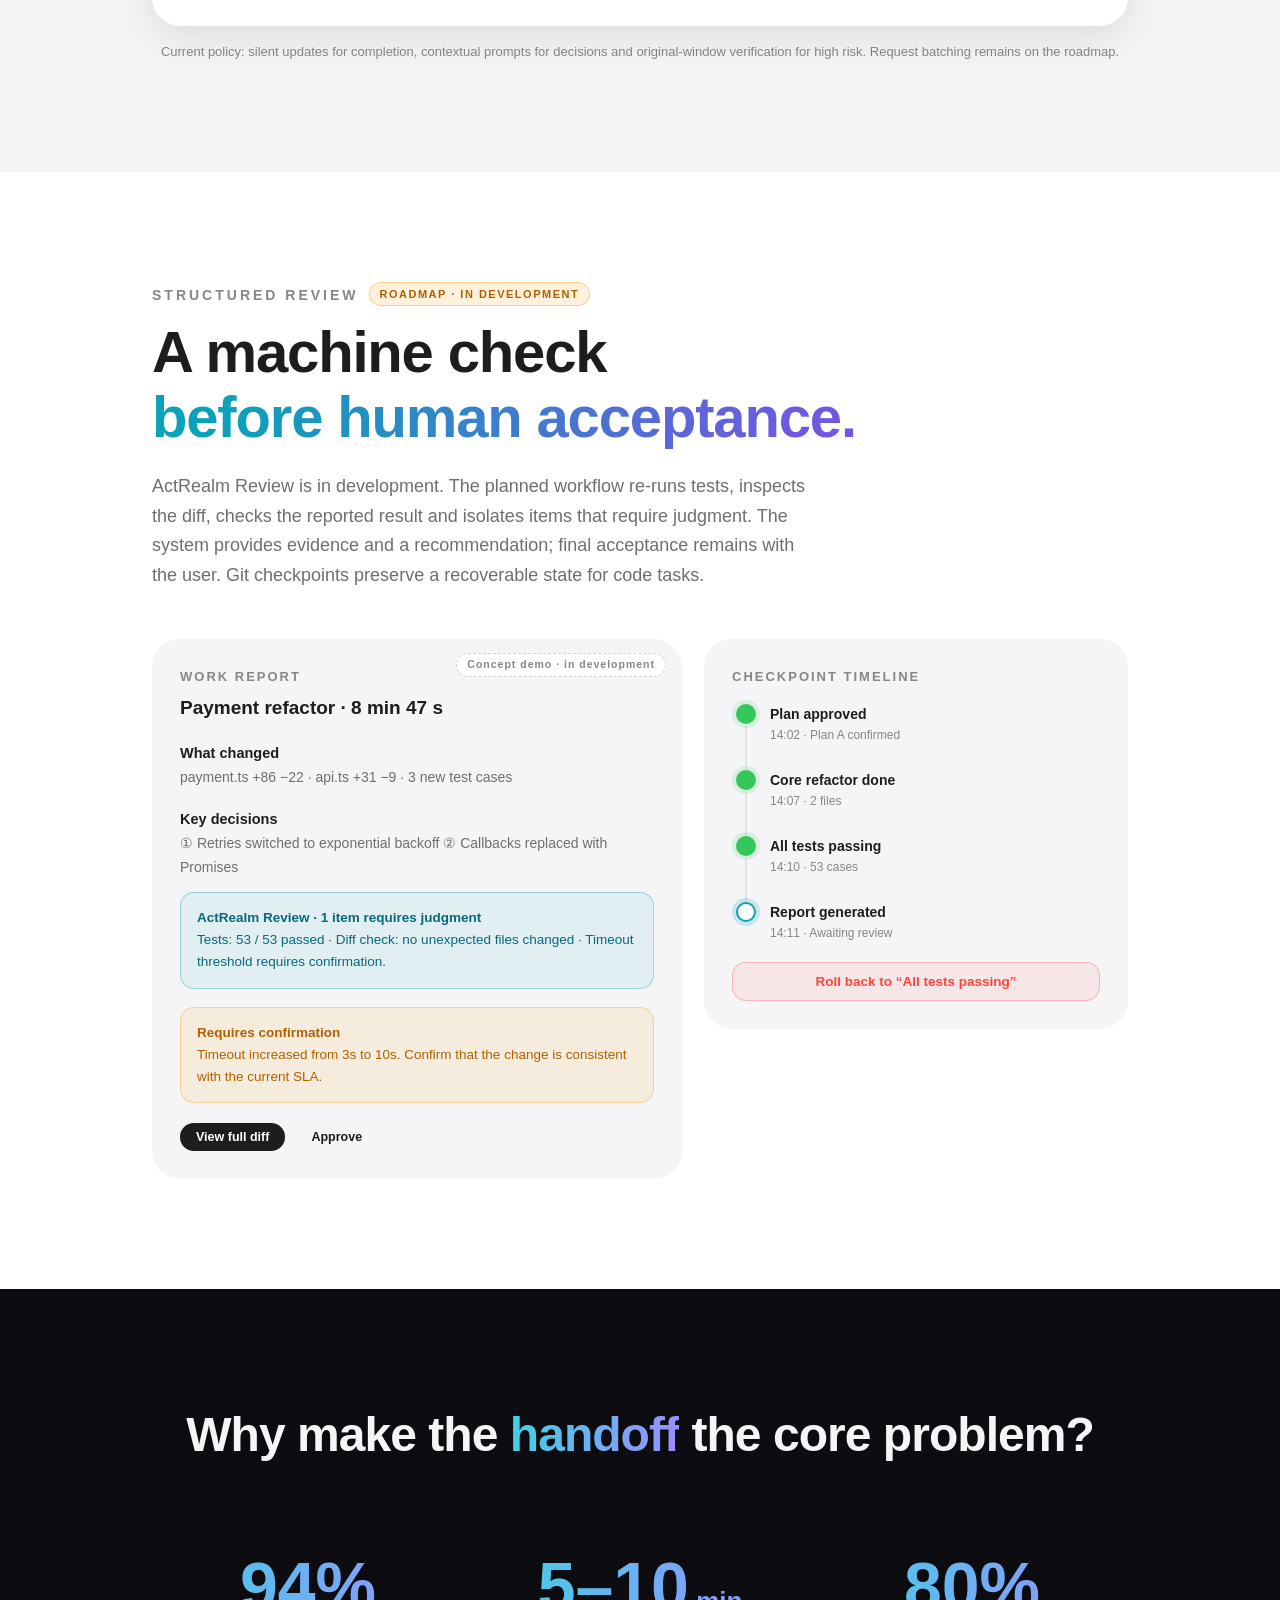
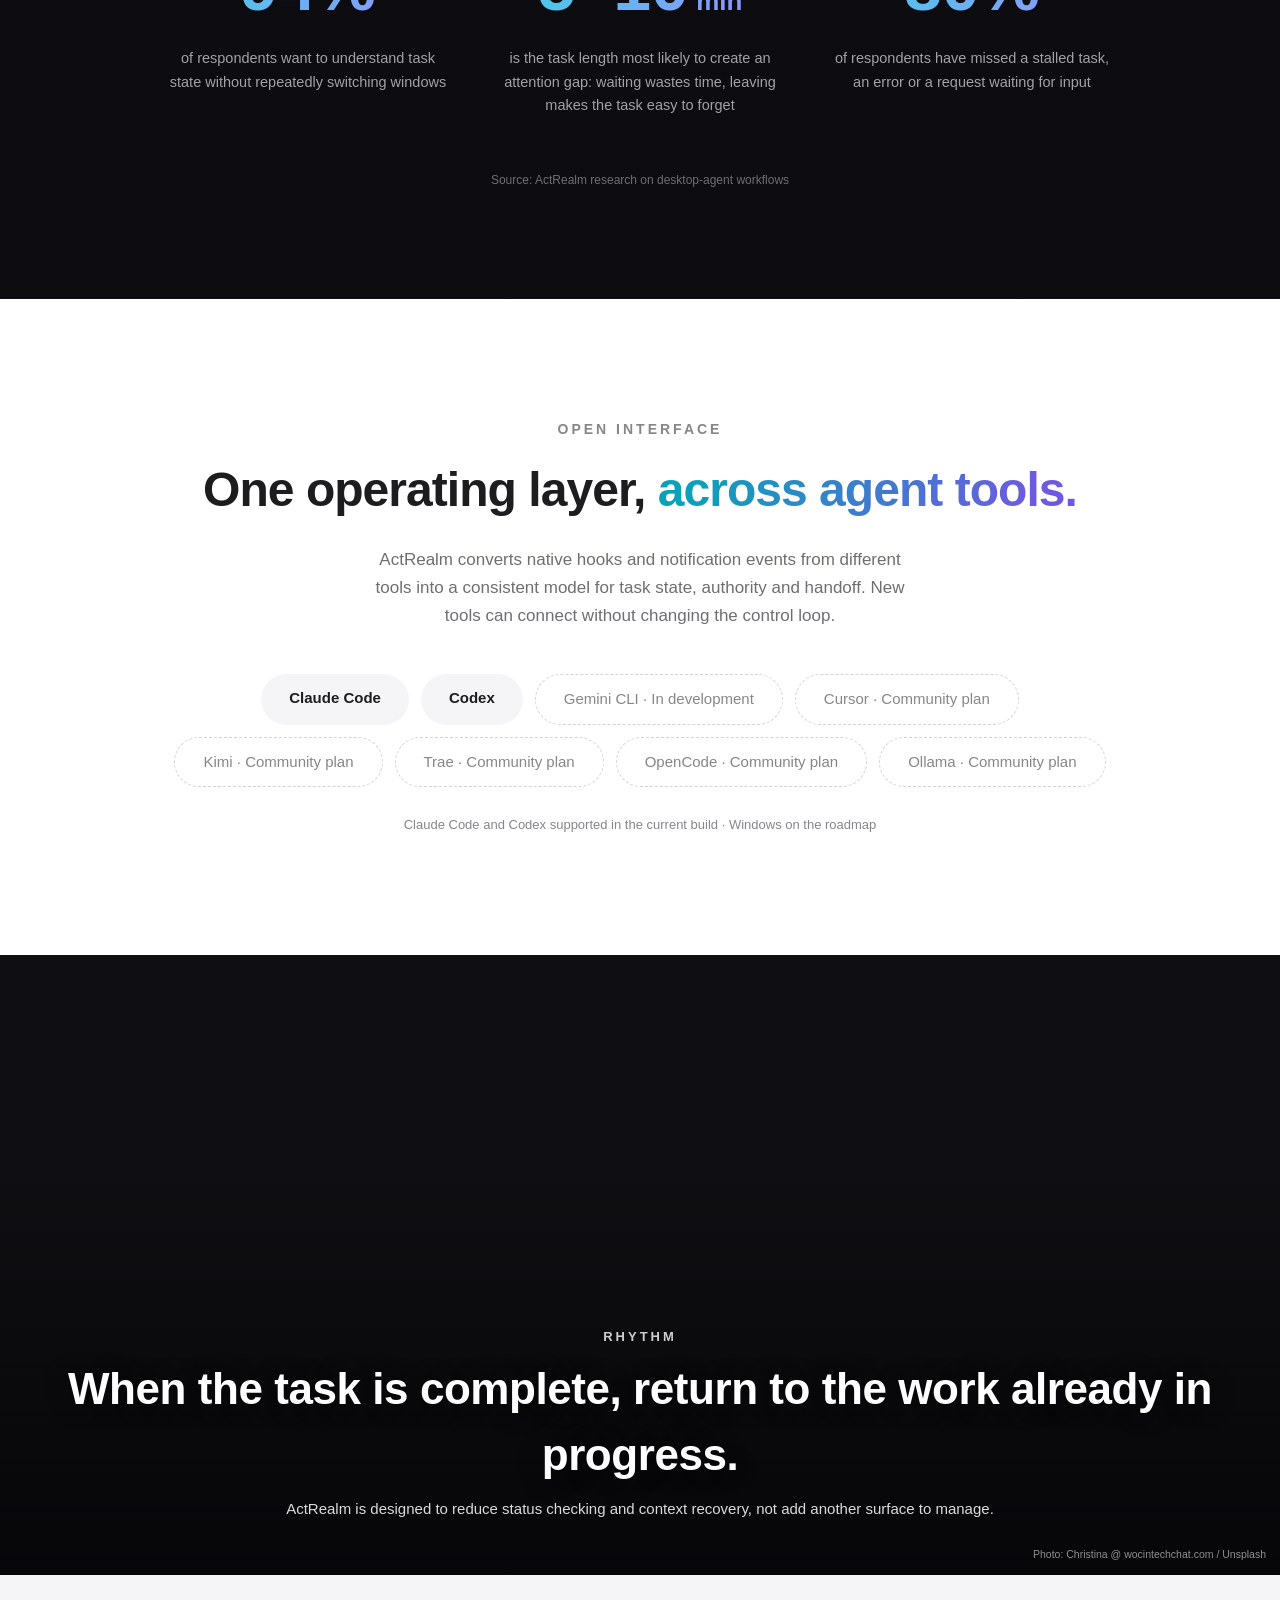
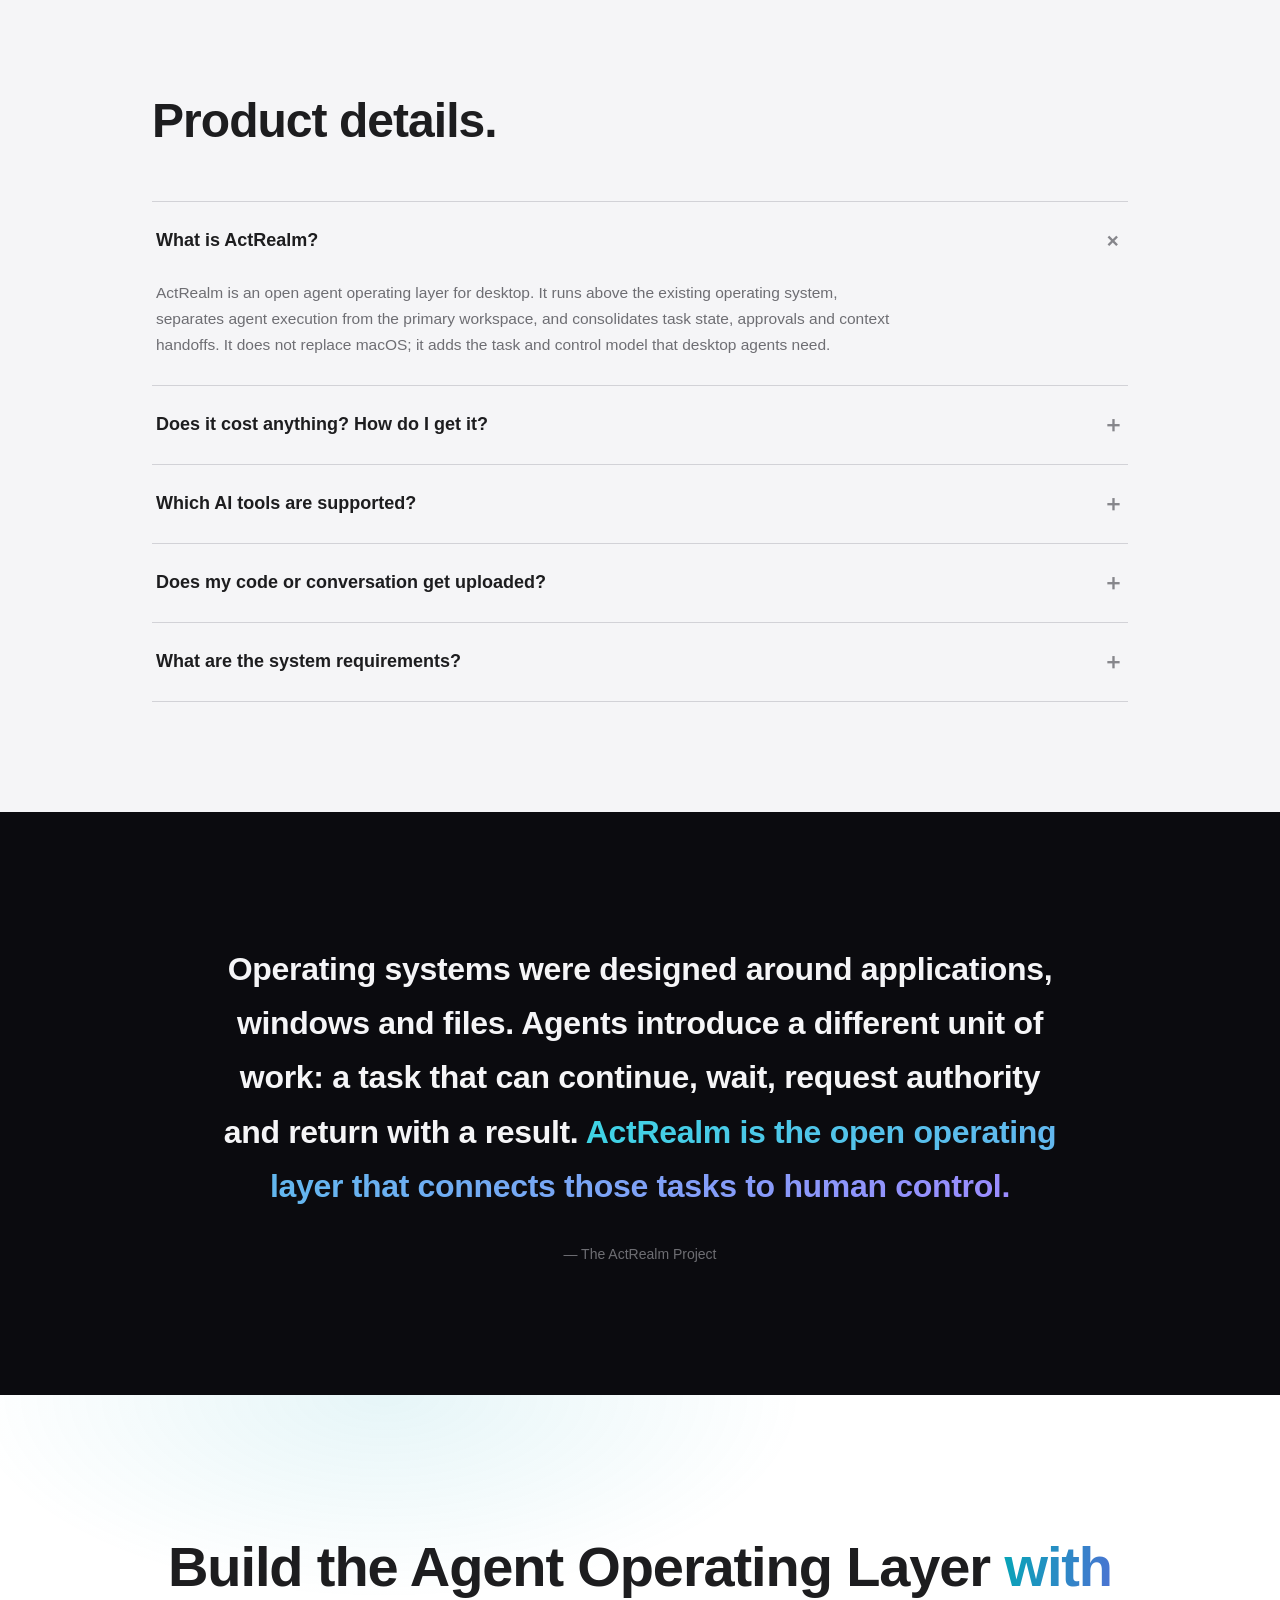
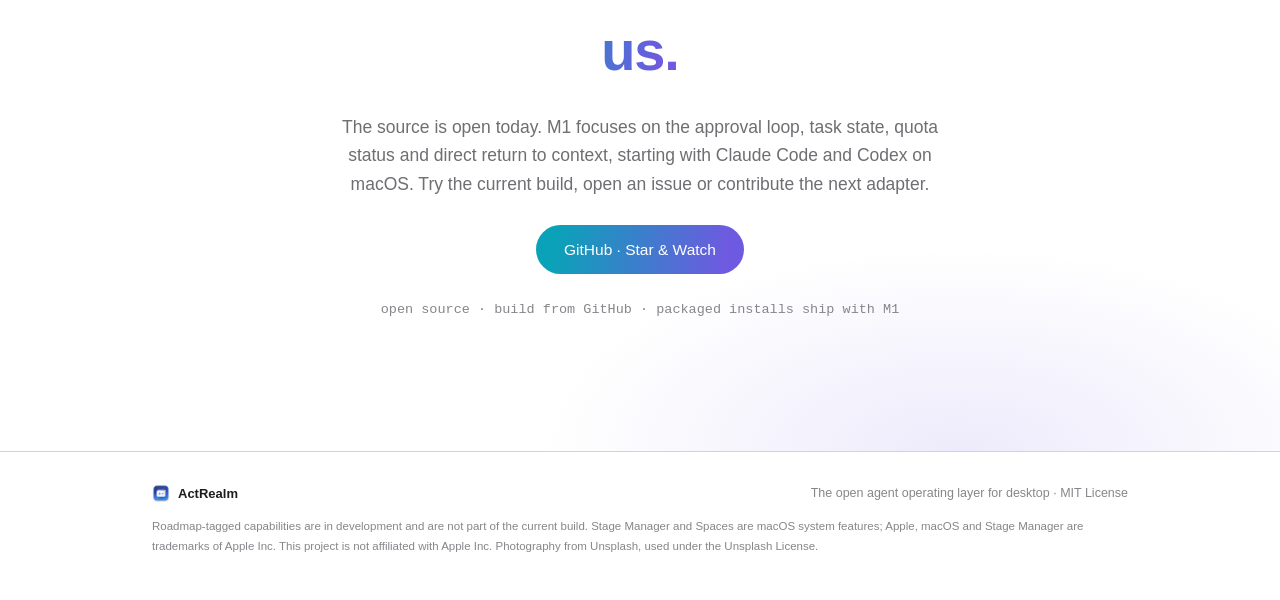
==== commit 31262980: "Polish ActRealm UI and app branding" ====
--- a/index.html
+++ b/index.html
@@ -5,6 +5,11 @@
 <meta name="viewport" content="width=device-width, initial-scale=1.0, viewport-fit=cover">
 <title>ActRealm — Manage Agents and Bring Task Context Forward</title>
 <meta name="description" content="ActRealm brings agent tasks, status, approval requests and workspaces into one local control layer, then returns you to the right terminal, diff and preview when action is needed.">
+<meta name="theme-color" content="#315bd4">
+<meta property="og:image" content="https://www.getactrealm.com/assets/actrealm-icon-1024.png">
+<link rel="icon" type="image/png" sizes="32x32" href="assets/favicon-32.png">
+<link rel="icon" type="image/png" sizes="192x192" href="assets/actrealm-icon-192.png">
+<link rel="apple-touch-icon" sizes="180x180" href="assets/apple-touch-icon.png">
 <style>
 :root{
   --txt:#1d1d1f; --txt2:#6e6e73; --txt3:#86868b;
@@ -35,9 +40,7 @@
 .lnav{position:sticky;top:0;z-index:100;background:rgba(255,255,255,.72);backdrop-filter:saturate(180%) blur(20px);-webkit-backdrop-filter:saturate(180%) blur(20px);border-bottom:1px solid rgba(0,0,0,.08)}
 .lnav-in{display:flex;align-items:center;justify-content:space-between;height:52px;gap:14px}
 .lnav .name{display:flex;align-items:center;gap:8px;font-size:19px;font-weight:600}
-.mark{width:22px;height:22px;border-radius:6px;background:var(--grad);position:relative;flex:none}
-.mark::before{content:"";position:absolute;right:4px;top:5px;bottom:5px;width:9px;border-radius:2.5px;background:#fff}
-.mark::after{content:"";position:absolute;left:4px;top:5px;width:4px;height:3px;border-radius:1px;background:#fff;box-shadow:0 4.5px 0 #fff,0 9px 0 #fff}
+.mark{display:block;width:22px;height:22px;object-fit:contain;flex:none}
 .lnav .links{display:flex;gap:24px;font-size:13px;color:var(--txt2)}
 .lnav .links a:hover{color:var(--txt)}
 .lnav .right{display:flex;align-items:center;gap:12px}
@@ -50,9 +53,7 @@
 /* ---------- hero ---------- */
 .hero{padding:72px 0 0;text-align:center}
 .hero>.wrap{max-width:1280px}
-.hero .appicon{width:88px;height:88px;border-radius:22px;background:var(--grad);margin:0 auto;position:relative;box-shadow:0 14px 34px rgba(110,90,224,.35)}
-.hero .appicon::before{content:"";position:absolute;right:18px;top:22px;bottom:22px;width:34px;border-radius:8px;background:#fff;box-shadow:0 4px 14px rgba(0,0,0,.14)}
-.hero .appicon::after{content:"";position:absolute;left:18px;top:22px;width:16px;height:12px;border-radius:4px;background:rgba(255,255,255,.92);box-shadow:0 16px 0 rgba(255,255,255,.66),0 32px 0 rgba(255,255,255,.4)}
+.hero .appicon{display:block;width:96px;height:96px;object-fit:contain;margin:0 auto;filter:drop-shadow(0 14px 24px rgba(33,65,157,.28))}
 .hero h1{font-size:28px;font-weight:600;margin-top:22px;letter-spacing:.5px}
 .hero .cat{display:inline-block;margin-top:14px;padding:8px 20px;border-radius:980px;font-size:14.5px;font-weight:700;letter-spacing:.5px;border:1.5px solid rgba(110,90,224,.35);background:rgba(110,90,224,.06)}
 .hero .cat span{background:var(--grad);-webkit-background-clip:text;background-clip:text;color:transparent}
@@ -362,7 +363,7 @@
 
 <!-- ============ local nav ============ -->
 <nav class="lnav"><div class="wrap-wide lnav-in">
-  <span style="display:inline-flex;align-items:center;gap:12px"><a class="name" href="#top"><span class="mark"></span>ActRealm</a><span class="duty"><span class="ddot"></span><span data-i="nav.duty"></span></span></span>
+  <span style="display:inline-flex;align-items:center;gap:12px"><a class="name" href="#top"><img class="mark" src="assets/actrealm-icon-192.png" alt="">ActRealm</a><span class="duty"><span class="ddot"></span><span data-i="nav.duty"></span></span></span>
   <div class="links">
     <a href="#highlights" data-i="nav.hl"></a><a href="#now" data-i="nav.now"></a><a href="#ws" data-i="nav.ws"></a><a href="#stage" data-i="nav.st"></a><a href="#notify" data-i="nav.nf"></a><a href="#report" data-i="nav.rp"></a><a href="#faq" data-i="nav.faq"></a>
   </div>
@@ -377,7 +378,7 @@
 <!-- ============ hero ============ -->
 <header class="hero" id="top">
   <div class="wrap">
-    <div class="appicon reveal"></div>
+    <img class="appicon reveal" src="assets/actrealm-icon-1024.png" alt="">
     <h1 class="reveal d1" data-i="brand.name">ActRealm</h1>
     <div class="reveal d1"><div class="cat"><span data-i="hero.cat"></span></div></div>
     <div class="slogan reveal d1" data-i="hero.slogan"></div>
@@ -778,7 +779,7 @@
 
 <footer><div class="wrap">
   <div class="foot-in">
-    <span style="display:flex;align-items:center;gap:8px"><span class="mark" style="width:18px;height:18px"></span><b style="font-size:13px">ActRealm</b></span>
+    <span style="display:flex;align-items:center;gap:8px"><img class="mark" src="assets/actrealm-icon-192.png" alt="" style="width:18px;height:18px"><b style="font-size:13px">ActRealm</b></span>
     <span data-i="foot.line"></span>
   </div>
   <p class="footnote" data-i="foot.note"></p>
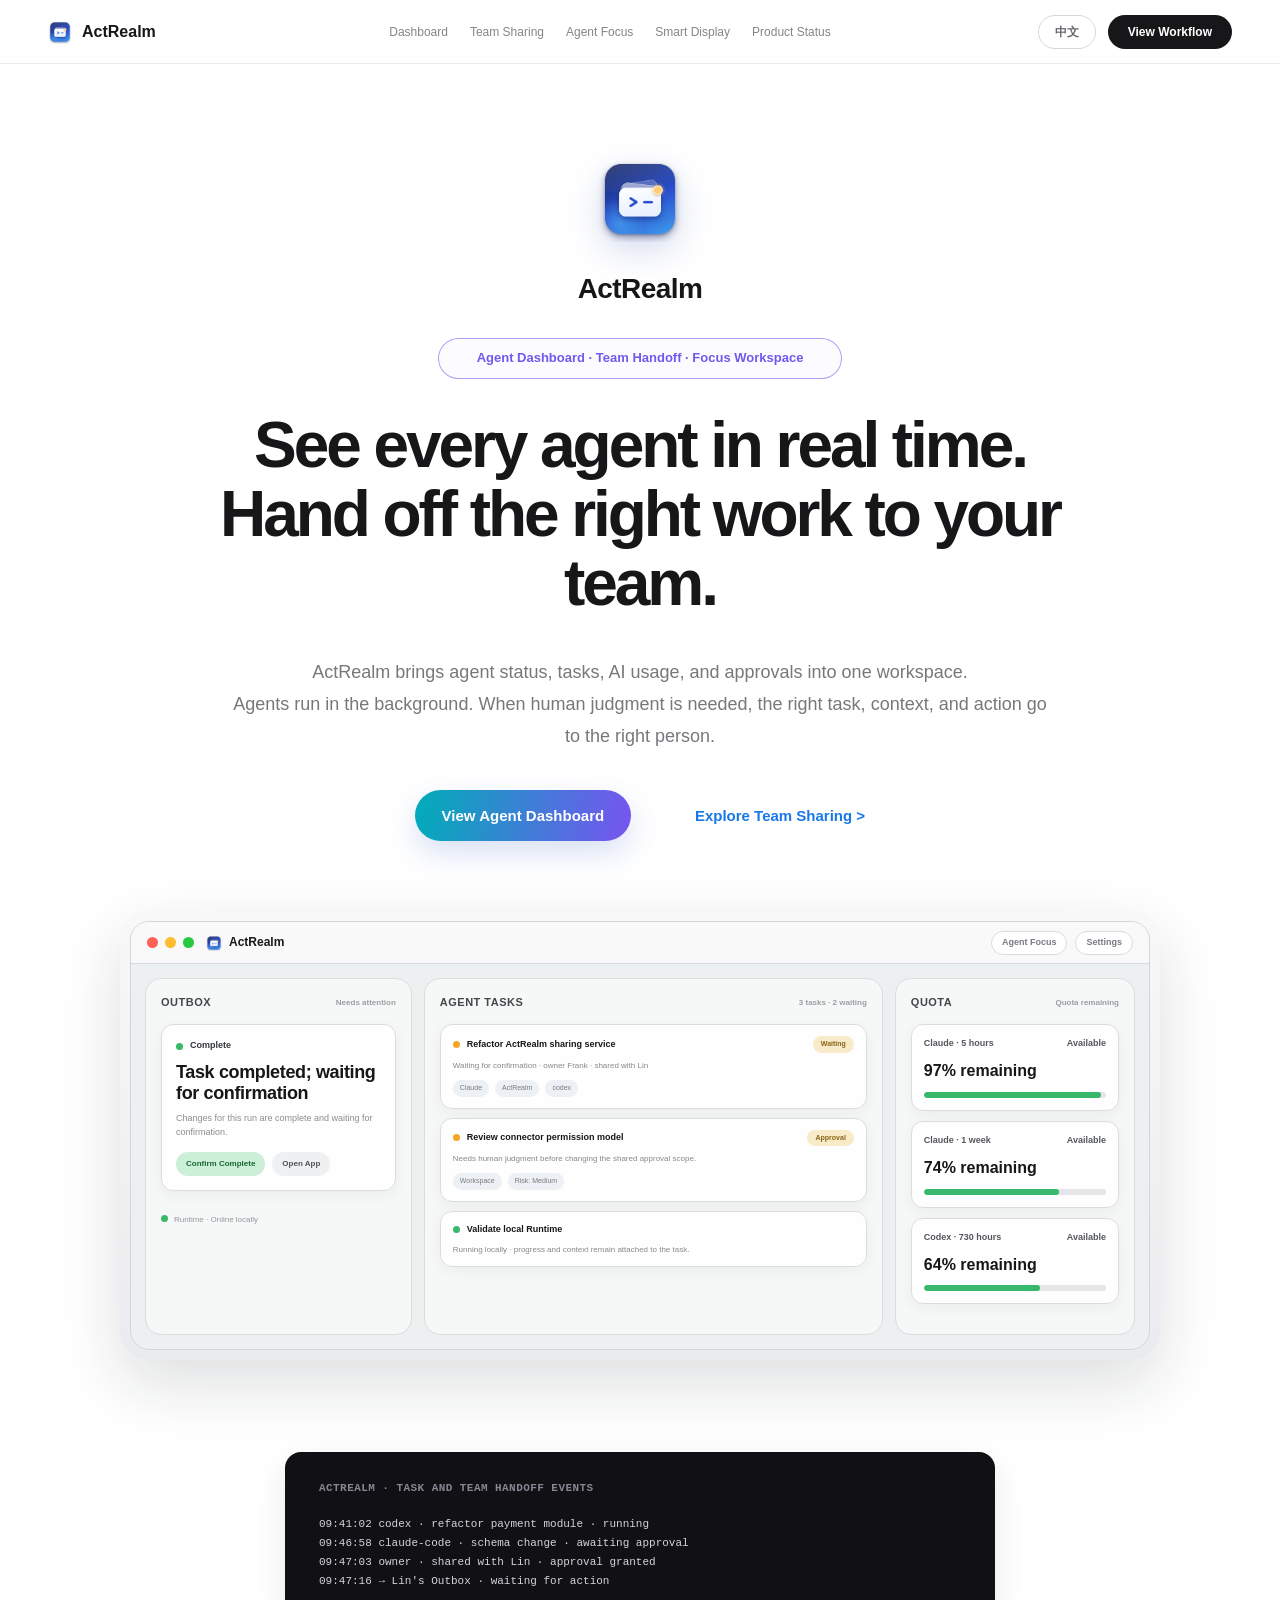
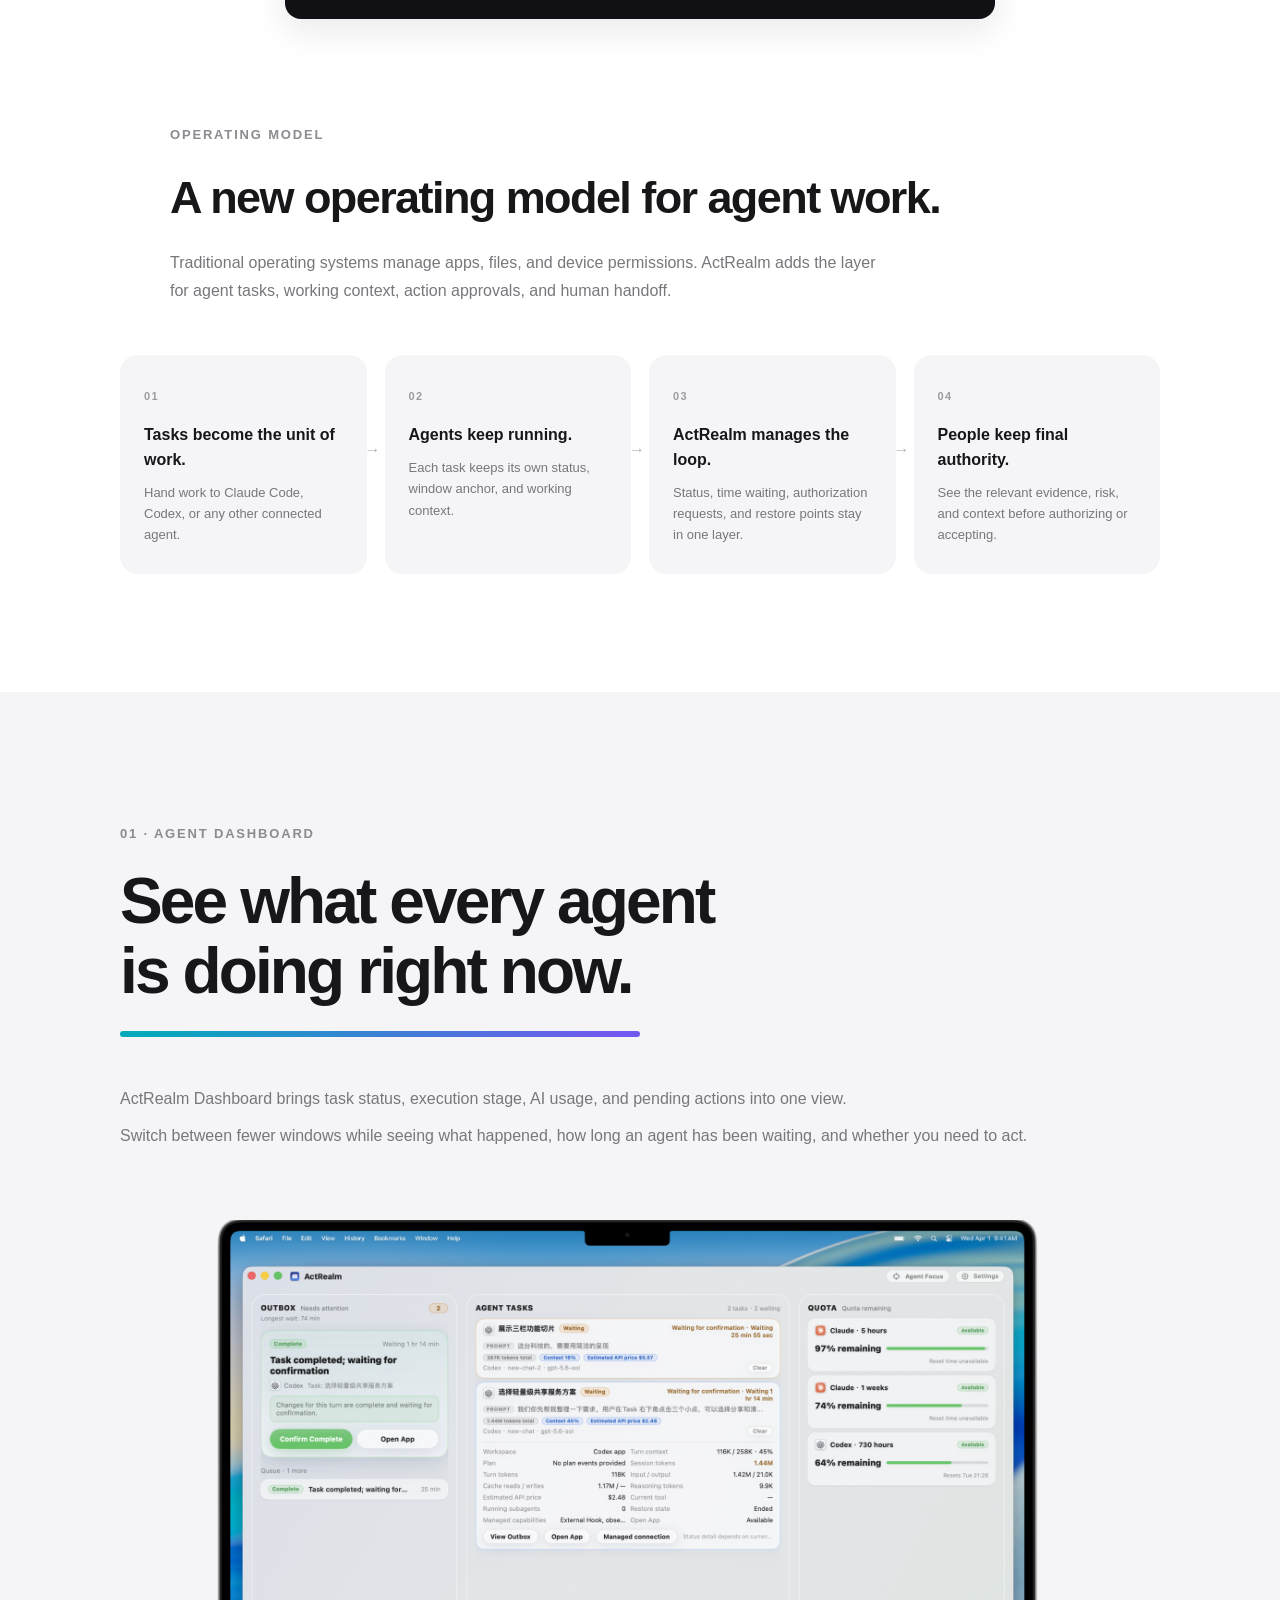
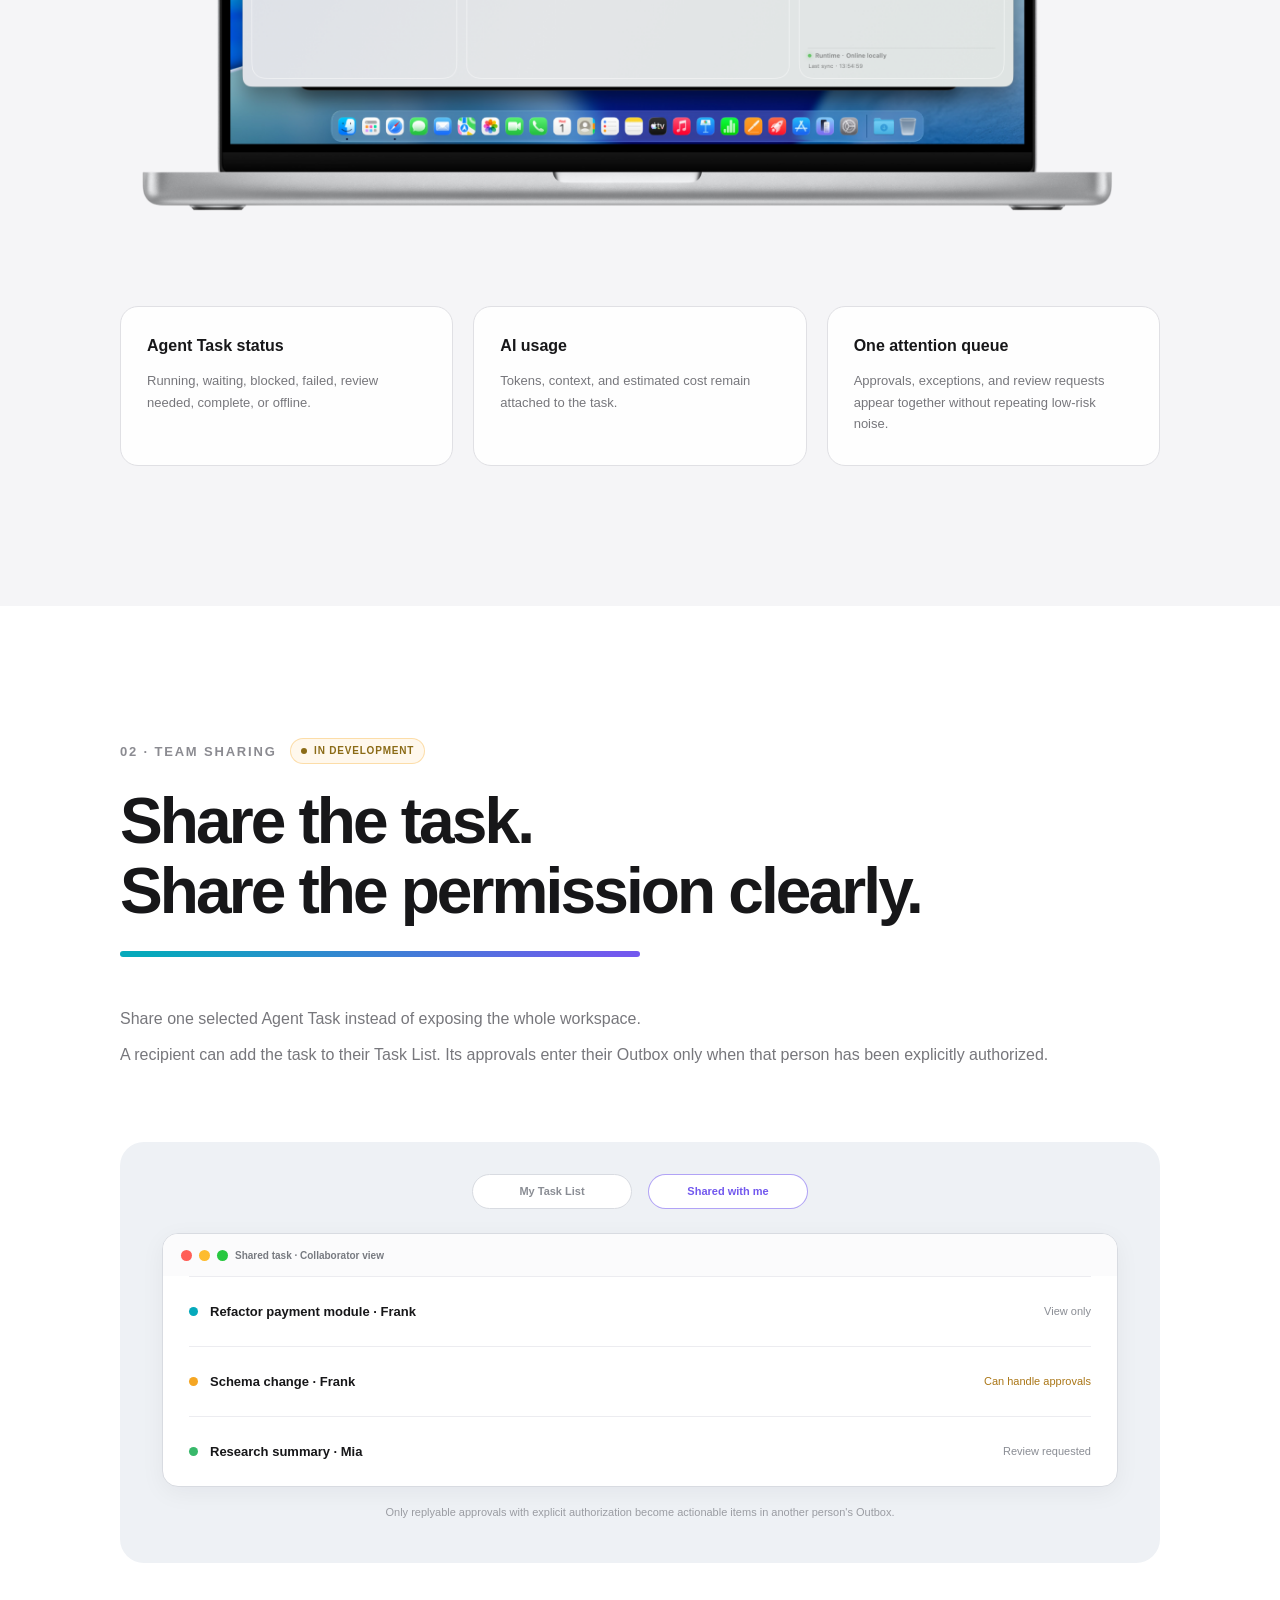
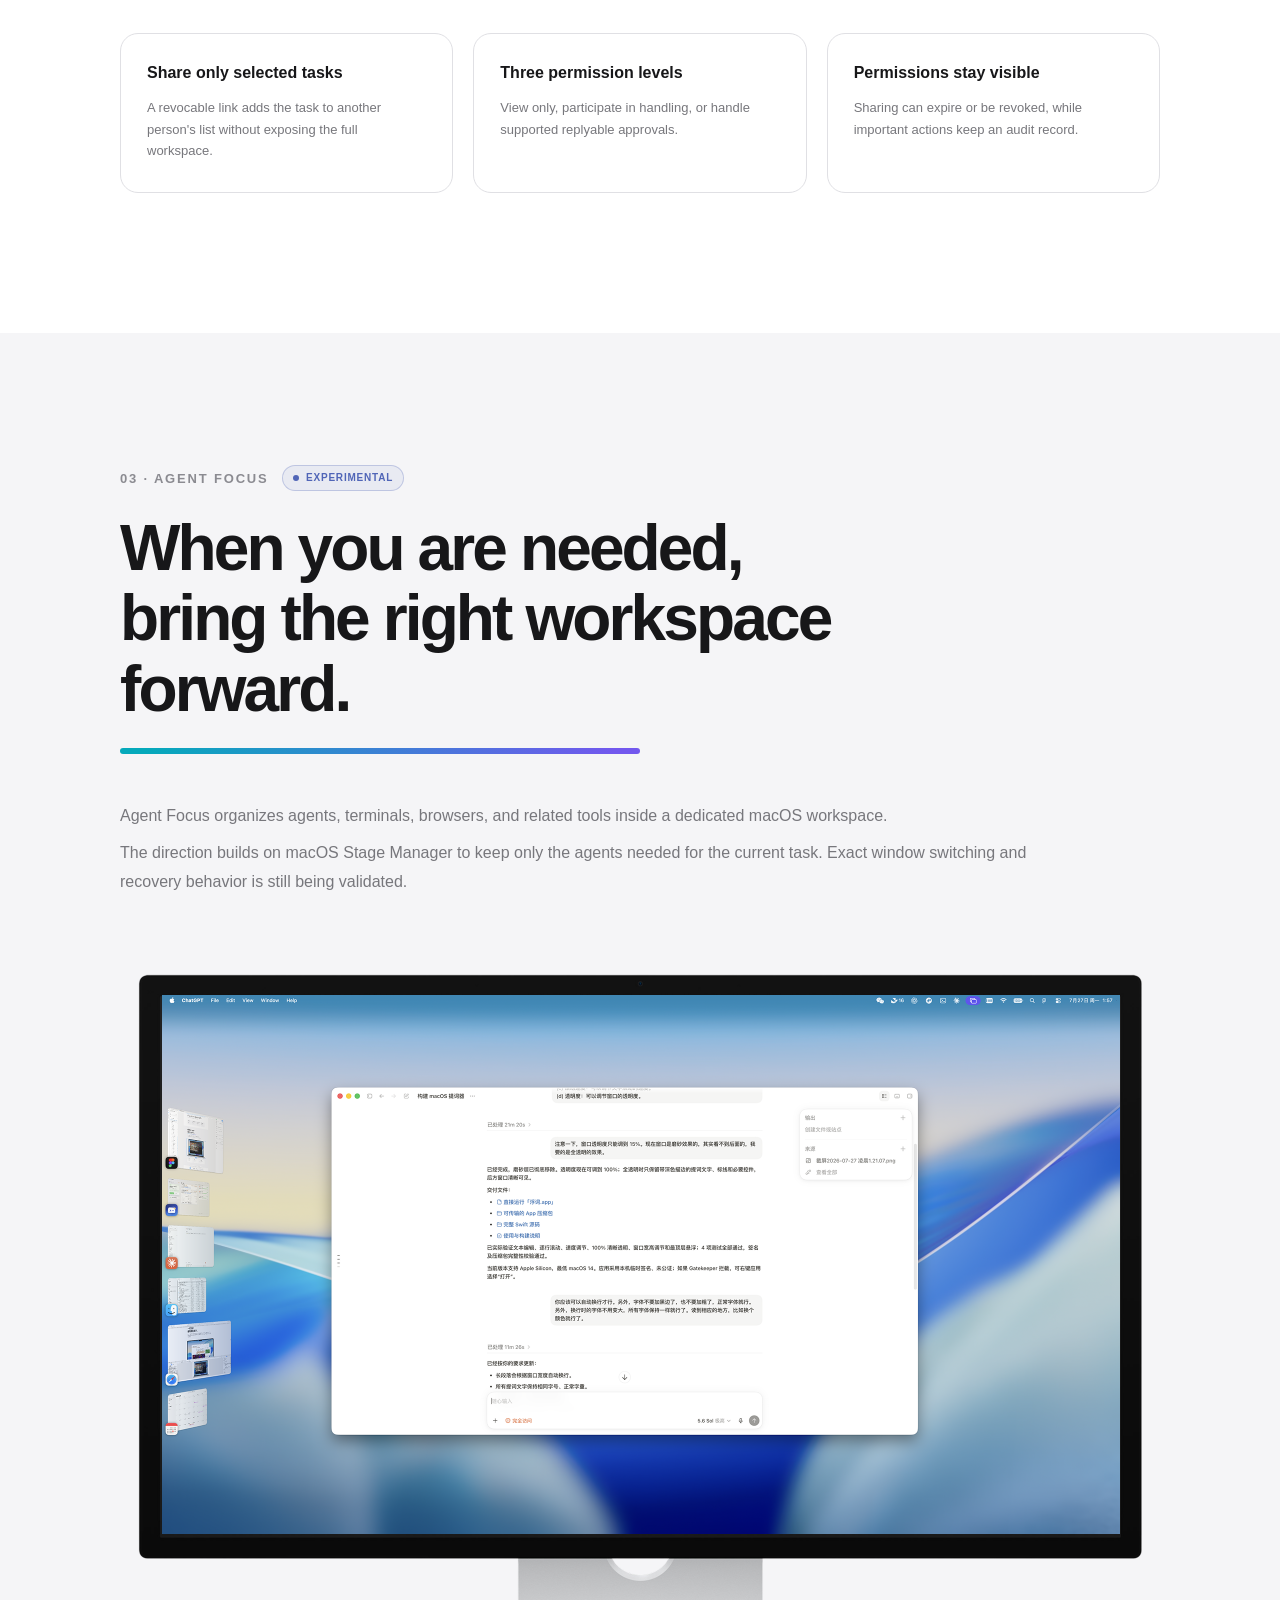
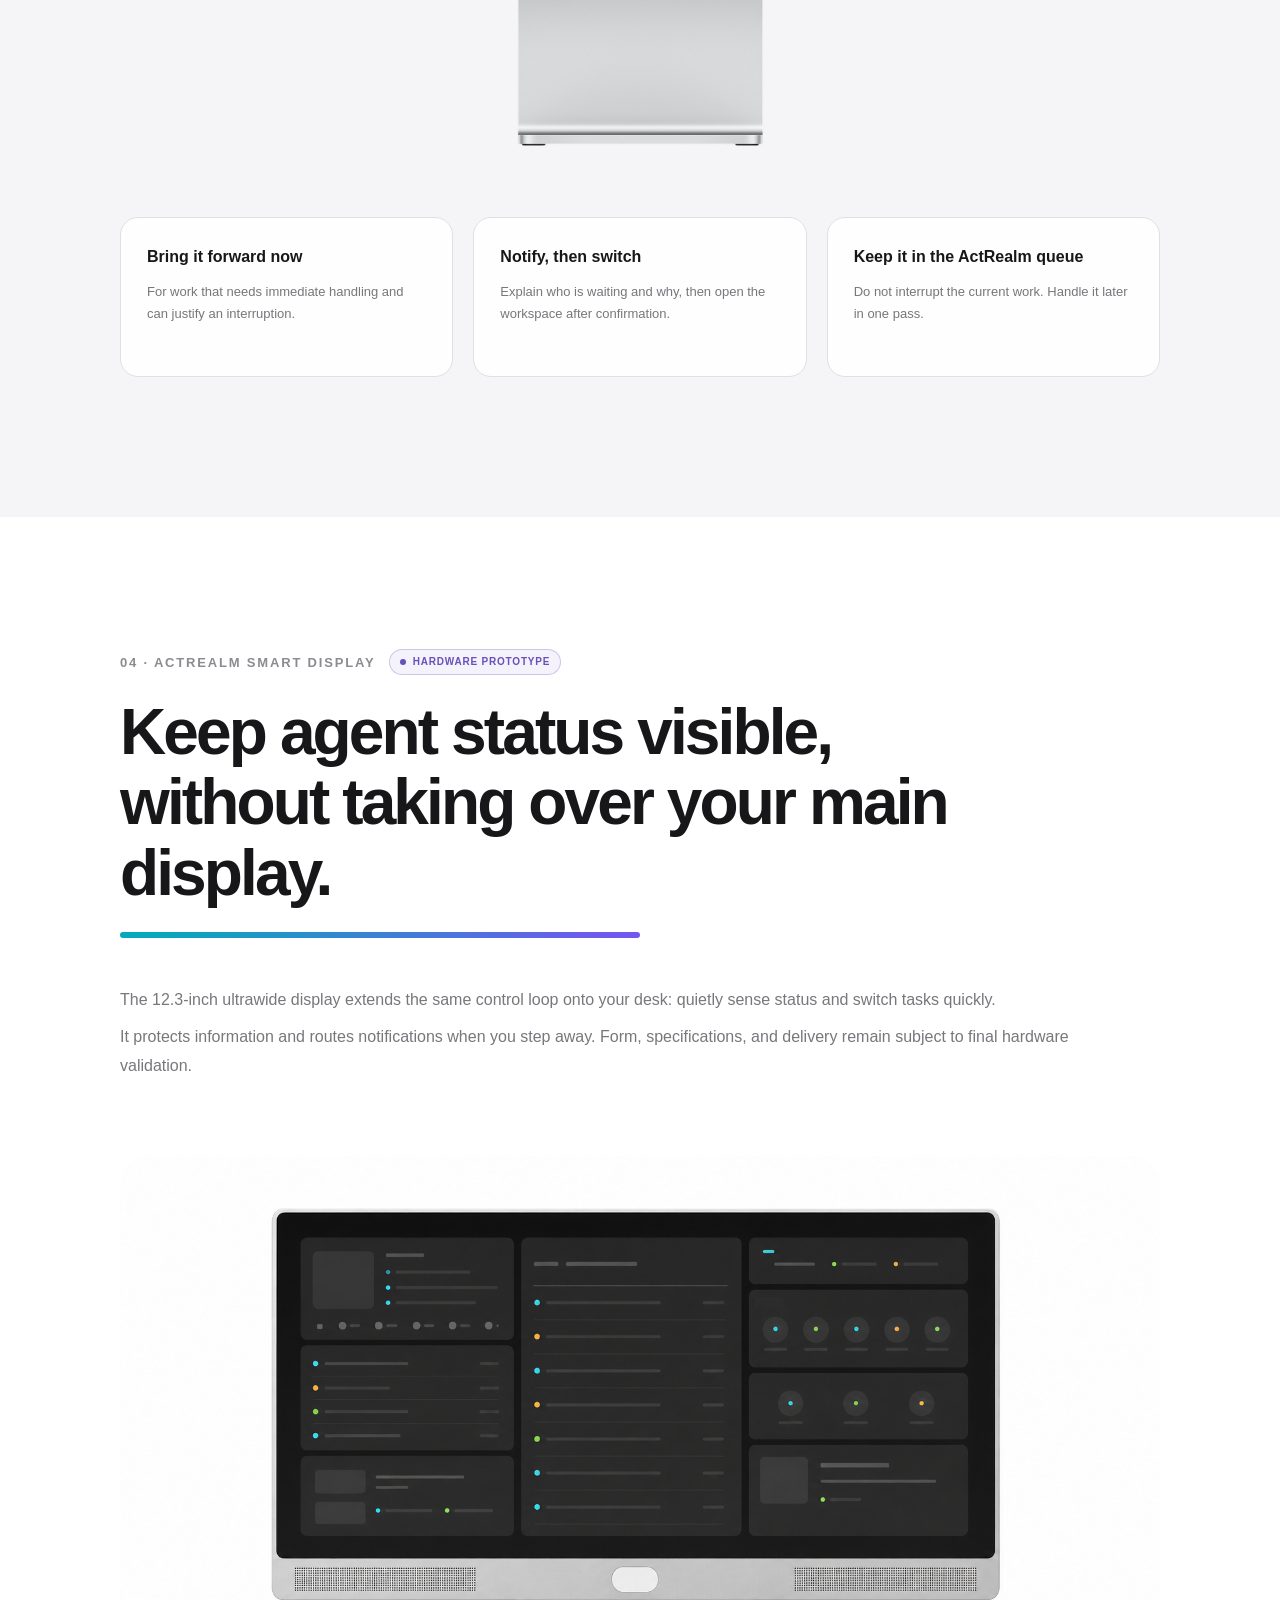
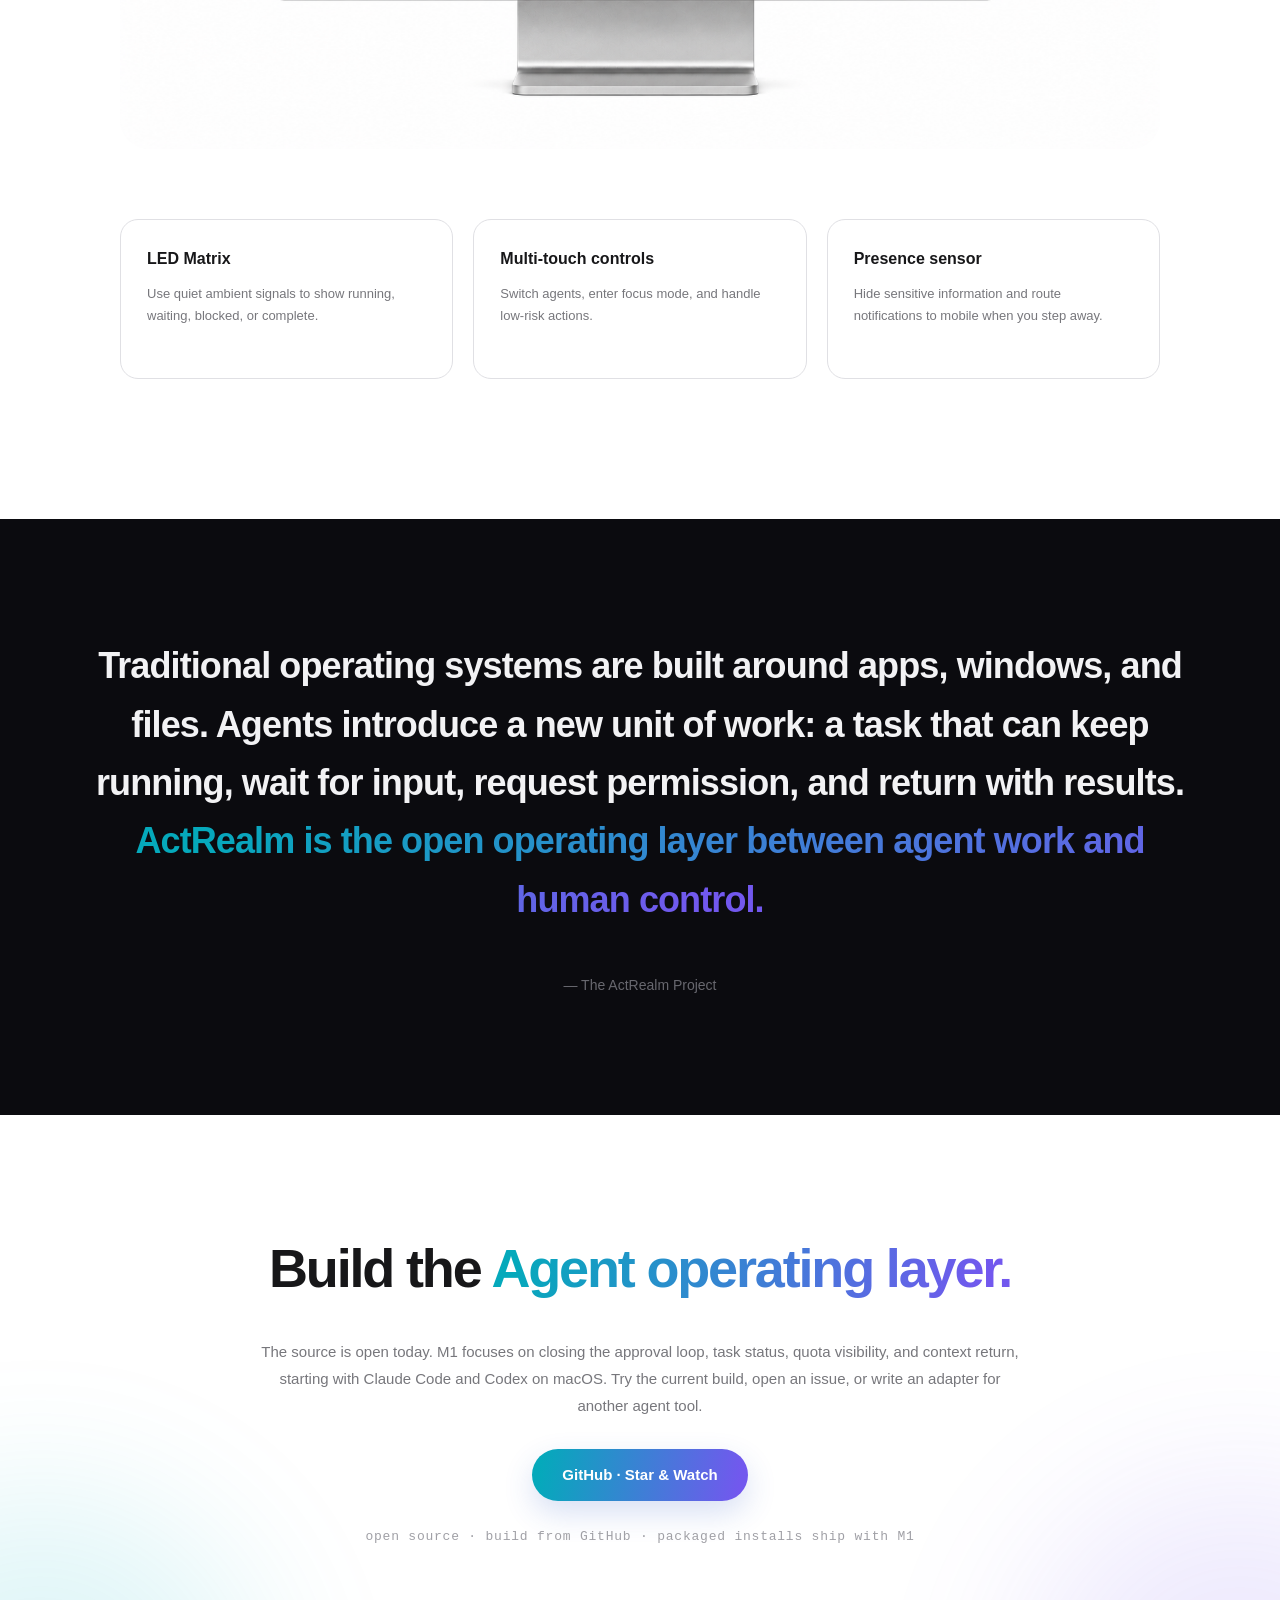
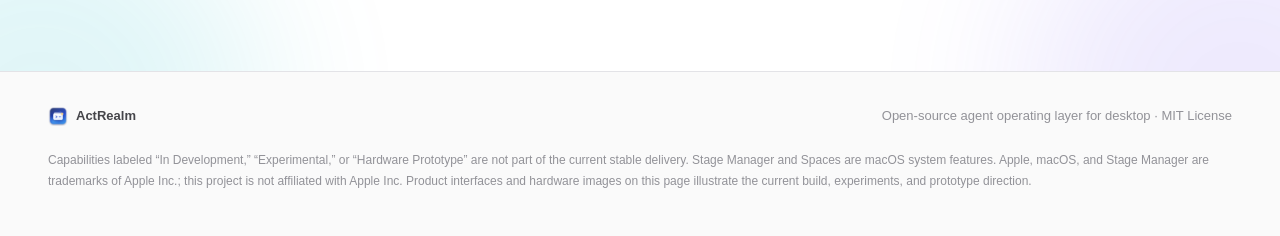
==== commit 5721922e: "Update desktop landing page" ====
--- a/index.html
+++ b/index.html
@@ -1,1271 +1,1522 @@
-<!DOCTYPE html>
+<!doctype html>
 <html lang="en">
 <head>
-<meta charset="UTF-8">
-<meta name="viewport" content="width=device-width, initial-scale=1.0, viewport-fit=cover">
-<title>ActRealm — Manage Agents and Bring Task Context Forward</title>
-<meta name="description" content="ActRealm brings agent tasks, status, approval requests and workspaces into one local control layer, then returns you to the right terminal, diff and preview when action is needed.">
-<meta name="theme-color" content="#315bd4">
-<meta property="og:image" content="https://www.getactrealm.com/assets/actrealm-icon-1024.png">
-<link rel="icon" type="image/png" sizes="32x32" href="assets/favicon-32.png">
-<link rel="icon" type="image/png" sizes="192x192" href="assets/actrealm-icon-192.png">
-<link rel="apple-touch-icon" sizes="180x180" href="assets/apple-touch-icon.png">
-<style>
-:root{
-  --txt:#1d1d1f; --txt2:#6e6e73; --txt3:#86868b;
-  --bg:#ffffff; --bg2:#f5f5f7; --line:#d2d2d7;
-  --cyan:#0aa2b8; --violet:#6e5ae0; --amber:#ff9f0a; --amber-t:#b06000;
-  --green:#34c759; --red:#ff453a; --blue:#0066cc;
-  --grad:linear-gradient(100deg,#0aa2b8 10%,#6e5ae0 90%);
-  --radius:28px;
-  --shadow:0 12px 40px rgba(0,0,0,.10);
-  --shadow-sm:0 4px 16px rgba(0,0,0,.08);
-}
-*{margin:0;padding:0;box-sizing:border-box;-webkit-font-smoothing:antialiased}
-html{scroll-behavior:smooth}
-body{background:var(--bg);color:var(--txt);font-family:-apple-system,BlinkMacSystemFont,"SF Pro Display","SF Pro SC","PingFang SC","Source Han Sans SC","Microsoft YaHei",sans-serif;line-height:1.5;overflow-x:hidden}
-a{color:inherit;text-decoration:none}
-button{font-family:inherit;border:none;background:none;cursor:pointer;color:inherit}
-.wrap{max-width:1024px;margin:0 auto;padding:0 24px}
-.wrap-wide{max-width:1240px;margin:0 auto;padding:0 24px}
-b{color:var(--txt)}
-code{font-family:ui-monospace,Menlo,monospace;font-size:.92em;background:#ececf1;padding:2px 7px;border-radius:6px}
-
-/* ---------- reveal ---------- */
-.reveal{opacity:0;transform:translateY(30px);transition:opacity .9s cubic-bezier(.2,.6,.2,1),transform .9s cubic-bezier(.2,.6,.2,1)}
-.reveal.in{opacity:1;transform:none}
-.d1{transition-delay:.08s}.d2{transition-delay:.16s}.d3{transition-delay:.24s}
-
-/* ---------- local nav ---------- */
-.lnav{position:sticky;top:0;z-index:100;background:rgba(255,255,255,.72);backdrop-filter:saturate(180%) blur(20px);-webkit-backdrop-filter:saturate(180%) blur(20px);border-bottom:1px solid rgba(0,0,0,.08)}
-.lnav-in{display:flex;align-items:center;justify-content:space-between;height:52px;gap:14px}
-.lnav .name{display:flex;align-items:center;gap:8px;font-size:19px;font-weight:600}
-.mark{display:block;width:22px;height:22px;object-fit:contain;flex:none}
-.lnav .links{display:flex;gap:24px;font-size:13px;color:var(--txt2)}
-.lnav .links a:hover{color:var(--txt)}
-.lnav .right{display:flex;align-items:center;gap:12px}
-.pill-cta{background:var(--txt);color:#fff;font-size:12.5px;font-weight:500;padding:6px 16px;border-radius:980px;transition:.2s;white-space:nowrap}
-.pill-cta:hover{transform:scale(1.04)}
-.langseg{display:flex;background:var(--bg2);border-radius:980px;padding:2px}
-.langseg button{font-size:11.5px;font-weight:600;padding:4px 11px;border-radius:980px;color:var(--txt2);transition:.2s;white-space:nowrap}
-.langseg button.on{background:#fff;color:var(--txt);box-shadow:var(--shadow-sm)}
-
-/* ---------- hero ---------- */
-.hero{padding:72px 0 0;text-align:center}
-.hero>.wrap{max-width:1280px}
-.hero .appicon{display:block;width:96px;height:96px;object-fit:contain;margin:0 auto;filter:drop-shadow(0 14px 24px rgba(33,65,157,.28))}
-.hero h1{font-size:28px;font-weight:600;margin-top:22px;letter-spacing:.5px}
-.hero .cat{display:inline-block;margin-top:14px;padding:8px 20px;border-radius:980px;font-size:14.5px;font-weight:700;letter-spacing:.5px;border:1.5px solid rgba(110,90,224,.35);background:rgba(110,90,224,.06)}
-.hero .cat span{background:var(--grad);-webkit-background-clip:text;background-clip:text;color:transparent}
-.hero .slogan{font-size:clamp(38px,4.35vw,60px);font-weight:700;line-height:1.06;letter-spacing:-.035em;margin-top:22px;text-wrap:balance}
-.hero .slogan .line{display:block;white-space:nowrap}
-.hero .slogan .g{background:var(--grad);-webkit-background-clip:text;background-clip:text;color:transparent}
-.hero .sub{max-width:760px;margin:24px auto 0;font-size:17.5px;line-height:1.6;color:var(--txt2);text-wrap:balance}
-.hero .badges{margin-top:17px;font-size:13px;color:var(--txt3);letter-spacing:.5px}
-.cta-row{margin-top:26px;display:flex;gap:18px;justify-content:center;align-items:center;flex-wrap:wrap}
-.btn{display:inline-block;border-radius:980px;font-size:15.5px;font-weight:500;padding:13px 28px;transition:.2s}
-.btn-grad{background:var(--grad);color:#fff}
-.btn-grad:hover{filter:brightness(1.08);transform:scale(1.02)}
-.link-blue{color:var(--blue);font-size:15.5px}
-.link-blue:hover{text-decoration:underline}
-
-/* hero visual */
-.hero-visual{margin:64px auto 0;max-width:1100px;padding:0 24px;transform-origin:50% 0}
-.mac{background:linear-gradient(180deg,#fafafa,#f0f0f2);border:1px solid var(--line);border-radius:24px;padding:14px 14px 0;box-shadow:0 30px 80px rgba(0,0,0,.16)}
-.screen{background:linear-gradient(160deg,#eef1f6,#e6e9f2);border-radius:14px 14px 0 0;padding:22px 22px 26px;position:relative;overflow:hidden}
-.screen::before{content:"";position:absolute;inset:0;background:radial-gradient(700px 300px at 75% -10%,rgba(110,90,224,.10),transparent 60%),radial-gradient(600px 300px at 15% 0%,rgba(10,162,184,.10),transparent 60%)}
-.spaces{display:flex;gap:10px;justify-content:center;position:relative}
-.space-pill{font-size:12.5px;padding:7px 18px;border-radius:980px;background:#fff;color:var(--txt3);border:1px solid var(--line)}
-.space-pill.on{color:var(--txt);border-color:rgba(10,162,184,.5);box-shadow:0 2px 10px rgba(10,162,184,.18);font-weight:600}
-.space-pill.on .sdot{display:inline-block;width:7px;height:7px;border-radius:50%;background:var(--cyan);margin-right:7px}
-.ws-grid{display:grid;grid-template-columns:150px 1fr;gap:16px;margin-top:18px;position:relative}
-.rail{display:flex;flex-direction:column;gap:10px}
-.stagecard{background:#fff;border:1px solid var(--line);border-radius:12px;padding:10px 12px;font-size:11px;color:var(--txt2);text-align:left;box-shadow:var(--shadow-sm)}
-.stagecard .row{display:flex;align-items:center;gap:6px;font-weight:600;color:var(--txt);font-size:11.5px}
-.dot{width:7px;height:7px;border-radius:50%;flex:none}
-.dot.c{background:var(--cyan)}.dot.a{background:var(--amber)}.dot.g{background:var(--green)}
-.skel{height:5px;border-radius:3px;background:#ececf1;margin-top:7px}
-.stagecard.hot{border-color:rgba(255,159,10,.55);box-shadow:0 4px 18px rgba(255,159,10,.22)}
-@keyframes breathe{0%,100%{opacity:1}50%{opacity:.35}}
-.led{animation:breathe 1.8s ease-in-out infinite}
-.dashwin{background:#fff;border:1px solid var(--line);border-radius:14px;box-shadow:var(--shadow);overflow:hidden;text-align:left}
-.titlebar{display:flex;align-items:center;gap:6px;padding:10px 14px;border-bottom:1px solid #ececf1}
-.tl{width:10px;height:10px;border-radius:50%}
-.tl.r{background:#ff5f57}.tl.y{background:#febc2e}.tl.g{background:#28c840}
-.titlebar .t{margin-left:8px;font-size:11px;letter-spacing:1.5px;color:var(--txt3);font-weight:600}
-.dashrows{padding:8px 14px 6px}
-.drow{display:flex;align-items:center;gap:9px;padding:9px 2px;border-bottom:1px solid #f2f2f5;font-size:13px}
-.drow:last-child{border-bottom:none}
-.drow .nm{font-weight:600}
-.drow .st{margin-left:auto;font-size:11.5px;color:var(--txt3)}
-.chipbtn{font-size:11px;font-weight:600;color:var(--amber-t);background:rgba(255,159,10,.14);border:1px solid rgba(255,159,10,.4);padding:4px 10px;border-radius:980px;margin-left:auto;white-space:nowrap}
-.consolebar{display:flex;gap:8px;padding:10px 14px;border-top:1px solid #ececf1;background:#fafafa}
-.miniwin{flex:1;border:1px solid var(--line);border-radius:8px;padding:8px 0;text-align:center;font-size:10.5px;color:var(--txt3);background:#fff}
-.hero-cap{margin-top:16px;text-align:center;font-size:13px;color:var(--txt3)}
-.macbase{height:16px;background:linear-gradient(180deg,#e2e2e6,#c9c9cf);border-radius:0 0 18px 18px;margin:0 -14px;border-top:1px solid #d5d5da}
-
-/* ---------- highlights gallery ---------- */
-.highlights{padding:120px 0 40px}
-.sec-head{font-size:clamp(30px,4.6vw,48px);font-weight:700;letter-spacing:-.02em}
-.gallery-head{display:flex;align-items:flex-end;justify-content:space-between;gap:20px}
-.arrows{display:flex;gap:10px}
-.arrow{width:38px;height:38px;border-radius:50%;background:var(--bg2);font-size:17px;color:var(--txt2);transition:.2s;display:flex;align-items:center;justify-content:center}
-.arrow:hover{background:#e8e8ed;color:var(--txt)}
-.gallery{display:flex;gap:22px;overflow-x:auto;scroll-snap-type:x mandatory;padding:34px 24px 20px;margin:0 -24px;scrollbar-width:none}
-.gallery::-webkit-scrollbar{display:none}
-.gcard{flex:0 0 min(78vw,420px);scroll-snap-align:center;background:#0e0e12;color:#f5f5f7;border-radius:var(--radius);overflow:hidden;box-shadow:var(--shadow);transition:transform .3s}
-.gcard:hover{transform:translateY(-6px)}
-.gcard .art{height:230px;position:relative;overflow:hidden}
-.gcard .cap{padding:22px 24px 26px;font-size:17px;font-weight:600;line-height:1.45}
-.gcard .cap small{display:block;margin-top:6px;font-size:13px;font-weight:400;color:#a1a1a6}
-.art .glow{position:absolute;inset:0;background:radial-gradient(360px 200px at 70% 0%,rgba(110,90,224,.35),transparent 65%),radial-gradient(320px 200px at 20% 10%,rgba(10,162,184,.3),transparent 60%)}
-.awin{position:absolute;background:#1c1c22;border:1px solid rgba(255,255,255,.14);border-radius:10px}
-.awin .bar{height:8px;margin:8px;border-radius:4px;background:rgba(255,255,255,.14)}
-.apill{position:absolute;font-size:11px;padding:6px 14px;border-radius:980px;background:rgba(255,255,255,.1);border:1px solid rgba(255,255,255,.2);color:#eee}
-.adot{position:absolute;width:10px;height:10px;border-radius:50%}
-
-/* ---------- chapters ---------- */
-.chapter{padding:110px 0}
-.chapter.alt{background:var(--bg2)}
-.kicker{font-size:14px;font-weight:700;letter-spacing:3px;color:var(--txt3)}
-.chapter h2{font-size:clamp(34px,5.2vw,58px);font-weight:700;line-height:1.12;letter-spacing:-.02em;margin-top:14px}
-.chapter h2 .g{background:var(--grad);-webkit-background-clip:text;background-clip:text;color:transparent}
-.chapter .lead{max-width:660px;margin-top:22px;font-size:18px;line-height:1.65;color:var(--txt2)}
-.demo-cap{margin-top:16px;font-size:13px;color:var(--txt3);text-align:center}
-
-/* tiles */
-.tiles{display:grid;grid-template-columns:repeat(3,1fr);gap:18px;margin-top:44px}
-.tile{background:#fff;border-radius:20px;padding:26px 24px;box-shadow:var(--shadow-sm);font-size:14.5px;color:var(--txt2);line-height:1.6}
-.tile b{display:block;font-size:16.5px;margin-bottom:6px}
-.chapter:not(.alt) .tile{background:var(--bg2);box-shadow:none}
-
-/* ---------- ch1 desktop demo ---------- */
-.dt-demo{margin-top:48px;background:#fff;border-radius:var(--radius);box-shadow:var(--shadow);padding:26px;overflow:hidden}
-.dt-pills{display:flex;gap:10px;justify-content:center;flex-wrap:wrap}
-.dt-pill{font-size:13.5px;padding:9px 22px;border-radius:980px;background:#f0f0f3;color:var(--txt2);border:1px solid transparent;transition:.25s}
-.dt-pill.on{background:#fff;color:var(--txt);font-weight:600;border-color:rgba(10,162,184,.45);box-shadow:0 2px 12px rgba(10,162,184,.16)}
-.dt-view{margin-top:20px;border-radius:18px;overflow:hidden;border:1px solid var(--line);background:linear-gradient(160deg,#eef1f6,#e8ebf3)}
-.dt-track{display:flex;width:200%;transition:transform .65s cubic-bezier(.3,.7,.2,1)}
-.dt-scene{width:50%;flex:none;padding:26px;min-height:300px;position:relative}
-.docwin{max-width:420px;margin:22px auto 0;background:#fff;border:1px solid var(--line);border-radius:12px;box-shadow:var(--shadow-sm);padding-bottom:16px}
-.docwin .lines{padding:14px 18px 0}
-.docwin .ln{height:8px;border-radius:4px;background:#ececf1;margin-bottom:10px}
-.scene-tag{text-align:center;font-size:12.5px;color:var(--txt3);margin-top:18px}
-.ai-grid{display:grid;grid-template-columns:1.5fr 1fr;gap:14px;max-width:640px;margin:0 auto}
-.ai-side{display:flex;flex-direction:column;gap:10px}
-.sidewin{flex:1;background:#fff;border:1px solid var(--line);border-radius:10px;display:flex;align-items:center;justify-content:center;font-size:12px;color:var(--txt3);box-shadow:var(--shadow-sm);min-height:52px}
-.sidewin i{font-style:normal;font-weight:600}
-.kbd{display:inline-block;font-size:12px;border:1px solid var(--line);border-bottom-width:2px;border-radius:6px;padding:1px 7px;background:#fff;color:var(--txt2);font-family:ui-monospace,Menlo,monospace}
-
-/* ---------- ch2 stage demo ---------- */
-.st-demo{margin-top:48px;display:grid;grid-template-columns:260px 1fr;gap:20px;align-items:stretch}
-.st-rail{display:flex;flex-direction:column;gap:12px}
-.taskbtn{text-align:left;background:var(--bg2);border-radius:16px;padding:16px 18px;border:1.5px solid transparent;transition:.25s;font-size:13px;color:var(--txt2)}
-.taskbtn .nm{display:flex;align-items:center;gap:8px;font-size:14px;font-weight:600;color:var(--txt)}
-.taskbtn .meta{display:block;margin-top:5px;font-size:12.5px}
-.taskbtn:hover{background:#eeeef2}
-.taskbtn.on{background:#fff;border-color:rgba(10,162,184,.55);box-shadow:0 6px 24px rgba(10,162,184,.14)}
-.taskbtn.wait.on{border-color:rgba(255,159,10,.6);box-shadow:0 6px 24px rgba(255,159,10,.18)}
-.st-stage{background:var(--bg2);border-radius:var(--radius);padding:24px;position:relative;overflow:hidden;min-height:340px}
-.st-head{display:flex;align-items:baseline;gap:12px;flex-wrap:wrap}
-.st-head .ttl{font-size:17px;font-weight:700}
-.st-head .st{font-size:13px;color:var(--txt3)}
-.st-windows{display:grid;grid-template-columns:1.4fr 1fr;gap:12px;margin-top:16px}
-.bigwin{grid-row:span 2;background:#fff;border:1px solid var(--line);border-radius:12px;box-shadow:var(--shadow-sm);overflow:hidden;display:flex;flex-direction:column}
-.bigwin .body{flex:1;padding:12px 14px;font-family:ui-monospace,Menlo,monospace;font-size:11px;color:var(--txt2);line-height:1.9}
-.smallwin{background:#fff;border:1px solid var(--line);border-radius:12px;box-shadow:var(--shadow-sm);min-height:120px;display:flex;flex-direction:column}
-.smallwin .body{flex:1;display:flex;align-items:center;justify-content:center;font-size:12.5px;color:var(--txt3);padding:10px;text-align:center;line-height:1.7}
-.swap{animation:swapin .45s cubic-bezier(.2,.7,.2,1)}
-@keyframes swapin{0%{opacity:0;transform:scale(.965) translateY(10px)}100%{opacity:1;transform:none}}
-.st-mode{margin-top:22px;display:flex;justify-content:center;align-items:center;gap:14px;font-size:13.5px;color:var(--txt2);flex-wrap:wrap}
-.seg{display:flex;background:var(--bg2);border-radius:980px;padding:3px}
-.seg button{font-size:13px;padding:7px 18px;border-radius:980px;color:var(--txt2);transition:.2s}
-.seg button.on{background:#fff;color:var(--txt);font-weight:600;box-shadow:var(--shadow-sm)}
-
-/* ---------- ch3 notify ---------- */
-.chapter.gradbg{background:
-  radial-gradient(900px 420px at 80% 0%,rgba(110,90,224,.12),transparent 60%),
-  radial-gradient(800px 400px at 10% 20%,rgba(10,162,184,.10),transparent 60%),var(--bg2)}
-.nf-demo{margin-top:48px;background:#fff;border-radius:var(--radius);box-shadow:var(--shadow);padding:30px;position:relative;overflow:hidden;min-height:330px}
-.nf-btnrow{text-align:center;margin-top:26px}
-.notif{position:absolute;top:26px;right:26px;width:min(400px,86%);background:rgba(250,250,252,.92);backdrop-filter:blur(14px);border:1px solid var(--line);border-radius:18px;box-shadow:0 18px 50px rgba(0,0,0,.18);padding:18px 20px;opacity:0;transform:translateY(-16px) scale(.97);pointer-events:none;transition:.45s cubic-bezier(.2,.7,.2,1);z-index:5}
-.notif.show{opacity:1;transform:none;pointer-events:auto}
-.notif .hd{display:flex;align-items:center;gap:8px;font-size:14px;font-weight:700}
-.notif .bd{margin-top:8px;font-size:13px;color:var(--txt2);line-height:1.65}
-.notif .acts{margin-top:14px;display:flex;gap:10px}
-.nbtn{font-size:12.5px;font-weight:600;padding:7px 16px;border-radius:980px;transition:.2s}
-.nbtn.ok{background:var(--txt);color:#fff}
-.nbtn.ok:hover{transform:scale(1.04)}
-.nbtn.ghost{background:var(--bg2);color:var(--txt)}
-.ladder{max-width:600px;margin:0 auto}
-.lrow{display:grid;grid-template-columns:110px 1fr 190px;align-items:center;gap:14px;padding:13px 0;border-bottom:1px solid #ececf1;font-size:14px}
-.lrow:last-child{border-bottom:none}
-.lrow .lv{color:var(--txt3);font-size:13px}
-.lbar{height:10px;border-radius:5px}
-.lrow .how{color:var(--txt2);font-size:13px;text-align:right}
-
-/* ---------- ch4 report ---------- */
-.rp-demo{margin-top:48px;display:grid;grid-template-columns:1.25fr 1fr;gap:22px;align-items:start}
-.rp-card,.rp-side{background:var(--bg2);border-radius:var(--radius);padding:28px}
-.rp-card h4,.rp-side h4{font-size:13px;letter-spacing:2px;color:var(--txt3);font-weight:700}
-.rp-card .ttl{font-size:19px;font-weight:700;margin-top:8px}
-.rp-sec{margin-top:18px;font-size:14px;line-height:1.7;color:var(--txt2)}
-.rp-sec b{font-size:14.5px}
-.rp-doubt{margin-top:18px;background:rgba(255,159,10,.1);border:1px solid rgba(255,159,10,.35);border-radius:14px;padding:14px 16px;font-size:13.5px;color:var(--amber-t);line-height:1.65}
-.rp-doubt b{color:var(--amber-t)}
-.rp-verdict{margin-top:12px;background:rgba(10,162,184,.08);border:1px solid rgba(10,162,184,.35);border-radius:14px;padding:14px 16px;font-size:13.5px;color:#07697a;line-height:1.65}
-.rp-verdict b{color:#07697a}
-.rp-acts{margin-top:20px;display:flex;gap:10px;flex-wrap:wrap}
-.timeline{margin-top:18px;position:relative;padding-left:4px}
-.tstep{display:flex;gap:14px;padding:0 0 26px;position:relative}
-.tstep::before{content:"";position:absolute;left:9px;top:22px;bottom:0;width:2px;background:#e2e2e7}
-.tstep:last-child{padding-bottom:6px}
-.tstep:last-child::before{display:none}
-.tdot{width:20px;height:20px;border-radius:50%;background:#fff;border:2px solid #cfcfd6;flex:none;position:relative;z-index:1;transition:.25s}
-.tstep.done .tdot{border-color:var(--green);background:var(--green);box-shadow:0 0 0 4px rgba(52,199,89,.15)}
-.tstep.cur .tdot{border-color:var(--cyan);background:#fff;box-shadow:0 0 0 4px rgba(10,162,184,.18)}
-.tstep .tt{font-size:14px;font-weight:600;line-height:20px}
-.tstep .ts{font-size:12px;color:var(--txt3);margin-top:2px}
-.tstep.rolled{opacity:.32;filter:saturate(0)}
-.rollbtn{margin-top:14px;width:100%;text-align:center;font-size:13.5px;font-weight:600;color:var(--red);background:rgba(255,69,58,.08);border:1px solid rgba(255,69,58,.3);padding:11px;border-radius:14px;transition:.2s}
-.rollbtn:hover{background:rgba(255,69,58,.14)}
-
-/* ---------- photo bands (real scenes) ---------- */
-.photo-band{position:relative;height:min(74vh,620px);overflow:hidden;background:#101014}
-.photo-band img{position:absolute;inset:0;width:100%;height:100%;object-fit:cover;display:block}
-.photo-band .shade{position:absolute;inset:0;background:linear-gradient(180deg,rgba(0,0,0,.05) 30%,rgba(0,0,0,.62) 100%)}
-.photo-band .txt{position:absolute;left:0;right:0;bottom:0;padding:0 24px 54px;color:#fff;text-align:center}
-.photo-band .txt .pk{font-size:13px;font-weight:700;letter-spacing:3px;opacity:.8}
-.photo-band .txt .pl{margin-top:10px;font-size:clamp(26px,4.6vw,44px);font-weight:700;letter-spacing:-.01em;text-shadow:0 2px 24px rgba(0,0,0,.45)}
-.photo-band .txt .ps{margin-top:10px;font-size:15px;opacity:.85}
-.photo-band .credit{position:absolute;right:14px;bottom:12px;font-size:10.5px;color:rgba(255,255,255,.55);z-index:2}
-
-/* ---------- stats band ---------- */
-.band{position:relative;background:#101014;color:#f5f5f7;padding:110px 0;text-align:center;overflow:hidden}
-.band .bgimg{position:absolute;inset:0;width:100%;height:100%;object-fit:cover;opacity:.34;filter:saturate(.85)}
-.band .bgshade{position:absolute;inset:0;background:linear-gradient(180deg,rgba(12,12,16,.82),rgba(12,12,16,.9))}
-.band .wrap{position:relative;z-index:1}
-.band .g{background:linear-gradient(100deg,#3ed3e4,#9b8cff);-webkit-background-clip:text;background-clip:text;color:transparent}
-.band .grid{display:grid;grid-template-columns:repeat(3,1fr);gap:20px;margin-top:64px}
-.band .num{font-size:clamp(44px,6vw,68px);font-weight:700;background:linear-gradient(100deg,#3ed3e4,#9b8cff);-webkit-background-clip:text;background-clip:text;color:transparent}
-.band .lbl{margin:10px auto 0;max-width:280px;font-size:14.5px;color:#a1a1a6;line-height:1.6}
-.band .src{margin-top:54px;font-size:12px;color:#6e6e73}
-
-/* ---------- compat ---------- */
-.compat{padding:120px 0;text-align:center}
-.chips{margin-top:44px;display:flex;flex-wrap:wrap;gap:12px;justify-content:center}
-.chip{padding:13px 28px;border-radius:980px;background:var(--bg2);font-size:15px;font-weight:600;transition:.2s}
-.chip:hover{transform:translateY(-3px);box-shadow:var(--shadow-sm)}
-.chip.soon{color:var(--txt3);font-weight:400;background:#fff;border:1px dashed var(--line)}
-.compat .note{margin-top:28px;font-size:13px;color:var(--txt3)}
-
-/* ---------- faq ---------- */
-.faq{background:var(--bg2);padding:110px 0}
-.faq-list{margin-top:44px;border-top:1px solid var(--line)}
-.qa{border-bottom:1px solid var(--line)}
-.qa .q{width:100%;display:flex;justify-content:space-between;align-items:center;gap:20px;text-align:left;padding:24px 4px;font-size:18px;font-weight:600}
-.qa .q .ic{font-size:22px;color:var(--txt3);transition:transform .35s;flex:none}
-.qa.open .q .ic{transform:rotate(45deg)}
-.qa .a{max-height:0;overflow:hidden;transition:max-height .45s cubic-bezier(.3,.7,.2,1)}
-.qa .a p{padding:0 4px 26px;max-width:760px;font-size:15.5px;line-height:1.7;color:var(--txt2)}
-
-/* ---------- cta ---------- */
-.cta{padding:130px 0;text-align:center;background:
-  radial-gradient(700px 340px at 30% 0%,rgba(10,162,184,.10),transparent 60%),
-  radial-gradient(700px 340px at 75% 100%,rgba(110,90,224,.12),transparent 60%)}
-.cta .sec-head{font-size:clamp(34px,5.2vw,56px)}
-.cta .lead{max-width:600px;margin:20px auto 0;font-size:17.5px;color:var(--txt2);line-height:1.65}
-.mono{margin-top:26px;font-family:ui-monospace,Menlo,monospace;font-size:13.5px;color:var(--txt3)}
-.gtxt{background:var(--grad);-webkit-background-clip:text;background-clip:text;color:transparent}
-
-/* ---------- agent presence ---------- */
-.duty{display:inline-flex;align-items:center;gap:6px;font-size:11.5px;font-weight:600;color:var(--txt3);border:1px solid var(--line);border-radius:980px;padding:3px 11px;white-space:nowrap}
-.ddot{width:7px;height:7px;border-radius:50%;background:var(--green);animation:breathe 1.8s ease-in-out infinite;flex:none}
-.feed{max-width:640px;margin:30px auto 0;background:#0e0e12;border-radius:16px;padding:16px 20px 14px;text-align:left;box-shadow:var(--shadow)}
-.feed-head{display:flex;align-items:center;gap:8px;font-size:11px;letter-spacing:2px;color:#9a9aa2;font-weight:700}
-.feed-body{margin-top:10px;font-family:ui-monospace,Menlo,monospace;font-size:12.5px;line-height:2.1;color:#c7ccd6;min-height:164px}
-.fl:last-child::after{content:"▍";color:#3ed3e4;animation:breathe 1s infinite}
-
-/* ---------- division of labor loop ---------- */
-.loop{padding:100px 0 120px}
-.loop .lead{max-width:640px;margin-top:20px;font-size:18px;line-height:1.65;color:var(--txt2)}
-.loop-grid{display:grid;grid-template-columns:repeat(4,1fr);gap:26px;margin-top:48px}
-.lcard{background:var(--bg2);border-radius:20px;padding:24px 22px;font-size:13.5px;color:var(--txt2);line-height:1.65;position:relative}
-.lcard .ln{display:block;font-size:12px;font-weight:700;letter-spacing:2px;color:var(--txt3);margin-bottom:10px}
-.lcard b{display:block;font-size:16.5px;margin-bottom:6px;color:var(--txt)}
-.lcard:not(:last-child)::after{content:"→";position:absolute;right:-21px;top:50%;transform:translateY(-50%);color:#b8b8bf;font-size:17px}
-
-/* ---------- manifesto ---------- */
-.manifesto{background:#0b0b0f;color:#f5f5f7;padding:130px 0;text-align:center}
-.manifesto .mani{max-width:840px;margin:0 auto;font-size:clamp(21px,3vw,32px);font-weight:600;line-height:1.7;letter-spacing:-.01em}
-.manifesto .mani .g{background:linear-gradient(100deg,#3ed3e4,#9b8cff);-webkit-background-clip:text;background-clip:text;color:transparent}
-.mani-sign{margin-top:30px;font-size:14px;color:#6e6e73}
-
-/* ---------- footer ---------- */
-footer{border-top:1px solid var(--line);padding:32px 0 44px;font-size:12.5px;color:var(--txt3)}
-.foot-in{display:flex;justify-content:space-between;gap:20px;flex-wrap:wrap}
-.footnote{margin-top:14px;font-size:11.5px;line-height:1.7}
-
-/* ---------- toast ---------- */
-#toast{position:fixed;left:50%;bottom:34px;transform:translateX(-50%) translateY(20px);background:rgba(29,29,31,.92);color:#fff;font-size:13.5px;padding:11px 22px;border-radius:980px;opacity:0;pointer-events:none;transition:.4s cubic-bezier(.2,.7,.2,1);z-index:200;box-shadow:0 10px 30px rgba(0,0,0,.25);max-width:86vw;text-align:center}
-#toast.show{opacity:1;transform:translateX(-50%)}
-
-/* ---------- roadmap badges ---------- */
-.rmk{display:inline-block;margin-left:10px;font-size:11px;font-weight:700;letter-spacing:1.5px;color:var(--amber-t);background:rgba(255,159,10,.14);border:1px solid rgba(255,159,10,.4);padding:3px 10px;border-radius:980px;vertical-align:2px}
-.demo-badge{position:absolute;top:14px;right:16px;font-size:10.5px;font-weight:700;letter-spacing:1px;color:var(--txt3);background:#fff;border:1px dashed var(--line);padding:3px 10px;border-radius:980px}
-.rp-card{position:relative}
-
-/* ---------- shipping-today outbox demo ---------- */
-.ob-demo{margin-top:48px;max-width:720px}
-.ob-card{background:#fff;border:1.5px solid rgba(255,159,10,.45);border-radius:20px;padding:22px 24px;box-shadow:0 10px 36px rgba(255,159,10,.12)}
-.ob-badges{display:flex;align-items:center;gap:8px;flex-wrap:wrap}
-.obb{font-size:11px;font-weight:700;padding:3px 10px;border-radius:980px}
-.obb.amber{color:var(--amber-t);background:rgba(255,159,10,.14);border:1px solid rgba(255,159,10,.4)}
-.obb.red{color:#c53229;background:rgba(255,69,58,.1);border:1px solid rgba(255,69,58,.35)}
-.ob-wait{margin-left:auto;font-size:11.5px;color:var(--txt3)}
-.ob-title{margin-top:12px;font-size:18px;font-weight:700}
-.ob-src{margin-top:6px;font-size:12.5px;color:var(--txt3)}
-.ob-cmd{margin-top:14px;display:flex;align-items:center;gap:10px;background:var(--bg2);border:1px solid var(--line);border-radius:10px;padding:10px 14px;font-family:ui-monospace,Menlo,monospace;font-size:13px}
-.ob-tool{font-size:11px;font-weight:700;background:#fff;border:1px solid var(--line);padding:2px 8px;border-radius:6px}
-.ob-risk{margin-top:10px;font-size:12.5px;color:var(--amber-t)}
-.ob-acts{margin-top:16px;display:flex;gap:10px;flex-wrap:wrap}
-.undo-pill{margin-top:14px;display:flex;align-items:center;gap:12px;background:rgba(52,199,89,.1);border:1px solid rgba(52,199,89,.35);border-radius:980px;padding:10px 14px}
-.undo-ring{width:34px;height:34px;border-radius:50%;background:conic-gradient(#1e9e46 100%,#dfe7df 0);display:flex;align-items:center;justify-content:center;flex:none}
-.undo-ring i{font-style:normal;width:26px;height:26px;border-radius:50%;background:#fff;display:flex;align-items:center;justify-content:center;font-size:12px;font-weight:700;color:#1e9e46}
-.undo-txt{font-size:13px;color:#1e6f3d;flex:1;line-height:1.5}
-[hidden]{display:none!important}
-
-@media(max-width:860px){
-  .hero{padding-top:56px}
-  .hero>.wrap{padding:0 20px}
-  .hero .slogan{font-size:clamp(36px,7.2vw,46px);line-height:1.08;margin-top:20px}
-  .hero .slogan .line{white-space:normal}
-  .hero .sub{max-width:640px;font-size:16.5px;line-height:1.55;margin-top:22px}
-  .lnav .links{display:none}
-  .loop-grid{grid-template-columns:1fr}
-  .lcard:not(:last-child)::after{content:"↓";right:auto;left:50%;top:auto;bottom:-24px;transform:translateX(-50%)}
-  .ws-grid{grid-template-columns:1fr}
-  .rail{flex-direction:row}
-  .rail .stagecard{flex:1}
-  .tiles{grid-template-columns:1fr}
-  .st-demo{grid-template-columns:1fr}
-  .st-rail{flex-direction:row;overflow-x:auto;padding-bottom:4px}
-  .st-rail .taskbtn{flex:1 0 200px}
-  .rp-demo{grid-template-columns:1fr}
-  .band .grid{grid-template-columns:1fr}
-  .lrow{grid-template-columns:90px 1fr}
-  .lrow .how{grid-column:1/3;text-align:left}
-  .ai-grid{grid-template-columns:1fr}
-}
-</style>
+  <meta charset="utf-8">
+  <meta name="viewport" content="width=device-width, initial-scale=1">
+  <title>ActRealm — See every agent and hand off work to your team</title>
+  <meta name="description" content="ActRealm brings agent status, tasks, AI usage, and approvals into one workspace, then routes the right task, context, and action to the right person when human judgment is needed.">
+  <meta name="theme-color" content="#ffffff">
+  <link rel="icon" type="image/png" sizes="32x32" href="assets/favicon-32.png">
+  <style>
+    :root {
+      --ink: #171719;
+      --secondary: #77777c;
+      --muted: #a0a0a6;
+      --line: #e3e3e7;
+      --paper: #ffffff;
+      --mist: #f5f5f7;
+      --panel: #eef0f4;
+      --black: #0b0b0f;
+      --cyan: #05a9bb;
+      --violet: #7258ee;
+      --amber: #f5a623;
+      --green: #38b86a;
+      --blue: #1677ff;
+      --gradient: linear-gradient(100deg, #05a9bb 5%, #7258ee 95%);
+      --shadow: 0 24px 64px rgba(22, 26, 35, .14);
+      --shadow-soft: 0 12px 34px rgba(22, 26, 35, .09);
+    }
+
+    * {
+      box-sizing: border-box;
+      margin: 0;
+      padding: 0;
+    }
+
+    html {
+      min-width: 1180px;
+      scroll-behavior: smooth;
+      background: var(--paper);
+    }
+
+    body {
+      min-width: 1180px;
+      overflow-x: auto;
+      color: var(--ink);
+      background: var(--paper);
+      font-family: -apple-system, BlinkMacSystemFont, "SF Pro Display",
+        "SF Pro SC", "PingFang SC", "Helvetica Neue", Arial, sans-serif;
+      line-height: 1.55;
+      -webkit-font-smoothing: antialiased;
+      text-rendering: optimizeLegibility;
+    }
+
+    a {
+      color: inherit;
+      text-decoration: none;
+    }
+
+    button {
+      font: inherit;
+    }
+
+    .shell {
+      width: min(1040px, calc(100% - 96px));
+      margin: 0 auto;
+    }
+
+    .shell-wide {
+      width: min(1240px, calc(100% - 96px));
+      margin: 0 auto;
+    }
+
+    .eyebrow {
+      color: #8b8b91;
+      font-size: 13px;
+      font-weight: 700;
+      letter-spacing: .14em;
+      text-transform: uppercase;
+    }
+
+    .maturity {
+      display: inline-flex;
+      align-items: center;
+      gap: 7px;
+      margin-left: 8px;
+      padding: 4px 10px;
+      border: 1px solid #dcdce2;
+      border-radius: 999px;
+      background: rgba(255, 255, 255, .78);
+      color: #85858b;
+      font-size: 10px;
+      font-weight: 750;
+      letter-spacing: .08em;
+      vertical-align: 2px;
+    }
+
+    .maturity::before {
+      width: 6px;
+      height: 6px;
+      border-radius: 50%;
+      background: currentColor;
+      content: "";
+    }
+
+    .maturity.dev {
+      color: #8b6b17;
+      border-color: rgba(245, 166, 35, .34);
+      background: rgba(245, 166, 35, .08);
+    }
+
+    .maturity.experimental {
+      color: #5065b7;
+      border-color: rgba(80, 101, 183, .28);
+      background: rgba(80, 101, 183, .07);
+    }
+
+    .maturity.prototype {
+      color: #6950ba;
+      border-color: rgba(105, 80, 186, .28);
+      background: rgba(105, 80, 186, .07);
+    }
+
+    .gradient-line {
+      width: 520px;
+      height: 6px;
+      margin-top: 24px;
+      border-radius: 999px;
+      background: var(--gradient);
+    }
+
+    .reveal {
+      opacity: 0;
+      transform: translateY(24px);
+      transition: opacity .75s cubic-bezier(.2, .65, .25, 1),
+        transform .75s cubic-bezier(.2, .65, .25, 1);
+    }
+
+    .reveal.visible {
+      opacity: 1;
+      transform: none;
+    }
+
+    /* Navigation */
+    .nav {
+      position: sticky;
+      top: 0;
+      z-index: 30;
+      height: 64px;
+      border-bottom: 1px solid rgba(0, 0, 0, .08);
+      background: rgba(255, 255, 255, .88);
+      backdrop-filter: saturate(170%) blur(22px);
+      -webkit-backdrop-filter: saturate(170%) blur(22px);
+    }
+
+    .nav-inner {
+      display: grid;
+      grid-template-columns: 220px 1fr 280px;
+      align-items: center;
+      height: 64px;
+    }
+
+    .brand {
+      display: inline-flex;
+      align-items: center;
+      gap: 10px;
+      width: max-content;
+      font-size: 16px;
+      font-weight: 700;
+    }
+
+    .brand img {
+      width: 24px;
+      height: 24px;
+      object-fit: contain;
+    }
+
+    .nav-links {
+      display: flex;
+      justify-content: center;
+      gap: 22px;
+      color: #85858a;
+      font-size: 12px;
+      font-weight: 520;
+      white-space: nowrap;
+    }
+
+    .nav-links a {
+      transition: color .2s ease;
+    }
+
+    .nav-links a:hover {
+      color: var(--ink);
+    }
+
+    .nav-action {
+      justify-self: end;
+      padding: 8px 20px;
+      border-radius: 999px;
+      background: var(--ink);
+      color: #fff;
+      font-size: 12px;
+      font-weight: 650;
+      transition: transform .2s ease, background .2s ease;
+    }
+
+    .nav-action:hover {
+      transform: translateY(-1px);
+      background: #303034;
+    }
+
+    .nav-tools {
+      display: flex;
+      align-items: center;
+      justify-content: flex-end;
+      gap: 12px;
+    }
+
+    .lang-toggle {
+      min-width: 58px;
+      padding: 7px 13px;
+      border: 1px solid #d7d7dc;
+      border-radius: 999px;
+      background: rgba(255, 255, 255, .9);
+      color: #68686e;
+      cursor: pointer;
+      font-size: 12px;
+      font-weight: 650;
+      transition: color .2s ease, border-color .2s ease, background .2s ease;
+    }
+
+    .lang-toggle:hover {
+      border-color: #b8b8be;
+      background: #fff;
+      color: var(--ink);
+    }
+
+    /* Hero */
+    .hero {
+      padding: 92px 0 100px;
+      text-align: center;
+    }
+
+    .app-icon {
+      display: block;
+      width: 86px;
+      height: 86px;
+      margin: 0 auto;
+      object-fit: contain;
+      filter: drop-shadow(0 13px 18px rgba(40, 76, 175, .22));
+    }
+
+    .hero-brand {
+      margin-top: 25px;
+      font-size: 28px;
+      font-weight: 700;
+      letter-spacing: -.02em;
+    }
+
+    .hero-category {
+      display: inline-flex;
+      margin-top: 28px;
+      padding: 9px 38px;
+      border: 1.5px solid rgba(114, 88, 238, .56);
+      border-radius: 999px;
+      background: rgba(114, 88, 238, .025);
+      color: #7258ee;
+      font-size: 13px;
+      font-weight: 700;
+    }
+
+    .hero h1 {
+      max-width: 860px;
+      margin: 32px auto 0;
+      font-size: 64px;
+      font-weight: 730;
+      line-height: 1.08;
+      letter-spacing: -.048em;
+    }
+
+    .hero-copy {
+      max-width: 820px;
+      margin: 38px auto 0;
+      color: var(--secondary);
+      font-size: 18px;
+      line-height: 1.78;
+    }
+
+    .hero-actions {
+      display: flex;
+      align-items: center;
+      justify-content: center;
+      gap: 64px;
+      margin-top: 38px;
+    }
+
+    .primary-button {
+      display: inline-flex;
+      align-items: center;
+      justify-content: center;
+      min-width: 216px;
+      padding: 14px 26px;
+      border-radius: 999px;
+      background: var(--gradient);
+      box-shadow: 0 12px 30px rgba(50, 92, 198, .19);
+      color: #fff;
+      font-size: 15px;
+      font-weight: 700;
+      transition: transform .2s ease, filter .2s ease;
+    }
+
+    .primary-button:hover {
+      transform: translateY(-2px);
+      filter: saturate(1.12);
+    }
+
+    .text-link {
+      color: #1778e9;
+      font-size: 15px;
+      font-weight: 650;
+    }
+
+    .text-link:hover {
+      text-decoration: underline;
+    }
+
+    /* Dashboard UI */
+    .dashboard-stage {
+      margin-top: 70px;
+      padding: 10px;
+      border-radius: 27px;
+      background: linear-gradient(180deg, #f8f8f9, #e9ebee);
+      box-shadow: var(--shadow);
+    }
+
+    .dashboard-window {
+      overflow: hidden;
+      border: 1px solid #d2d5da;
+      border-radius: 19px;
+      background: #edf0f1;
+      text-align: left;
+    }
+
+    .windowbar {
+      display: flex;
+      align-items: center;
+      height: 42px;
+      padding: 0 16px;
+      border-bottom: 1px solid #d8dade;
+      background: rgba(250, 250, 251, .96);
+    }
+
+    .traffic {
+      display: flex;
+      gap: 7px;
+    }
+
+    .traffic i {
+      width: 11px;
+      height: 11px;
+      border-radius: 50%;
+    }
+
+    .traffic i:nth-child(1) { background: #ff5f57; }
+    .traffic i:nth-child(2) { background: #febc2e; }
+    .traffic i:nth-child(3) { background: #28c840; }
+
+    .window-title {
+      display: inline-flex;
+      align-items: center;
+      gap: 7px;
+      margin-left: 12px;
+      font-size: 12px;
+      font-weight: 700;
+    }
+
+    .window-title img {
+      width: 16px;
+      height: 16px;
+    }
+
+    .window-tools {
+      display: flex;
+      gap: 8px;
+      margin-left: auto;
+    }
+
+    .window-tools span {
+      padding: 4px 10px;
+      border: 1px solid #d8dade;
+      border-radius: 999px;
+      background: #fff;
+      color: #777a80;
+      font-size: 9px;
+      font-weight: 650;
+    }
+
+    .dashboard-grid {
+      display: grid;
+      grid-template-columns: 1fr 1.72fr .9fr;
+      gap: 12px;
+      min-height: 385px;
+      padding: 14px;
+    }
+
+    .dash-column {
+      padding: 15px;
+      border: 1px solid #d9dce0;
+      border-radius: 16px;
+      background: rgba(255, 255, 255, .55);
+    }
+
+    .column-head {
+      display: flex;
+      align-items: center;
+      justify-content: space-between;
+      margin-bottom: 13px;
+      color: #43464b;
+      font-size: 11px;
+      font-weight: 800;
+      letter-spacing: .045em;
+    }
+
+    .column-head small {
+      color: #9a9da2;
+      font-size: 8px;
+      font-weight: 600;
+      letter-spacing: 0;
+    }
+
+    .outbox-card,
+    .task-row,
+    .quota-card {
+      border: 1px solid #dadddf;
+      border-radius: 12px;
+      background: rgba(255, 255, 255, .92);
+      box-shadow: 0 4px 14px rgba(31, 35, 44, .05);
+    }
+
+    .outbox-card {
+      padding: 14px;
+    }
+
+    .status-line {
+      display: flex;
+      align-items: center;
+      gap: 7px;
+      color: #34373c;
+      font-size: 9px;
+      font-weight: 750;
+    }
+
+    .status-dot {
+      width: 7px;
+      height: 7px;
+      border-radius: 50%;
+      background: var(--green);
+    }
+
+    .outbox-card h3 {
+      margin-top: 9px;
+      font-size: 18px;
+      line-height: 1.18;
+      letter-spacing: -.02em;
+    }
+
+    .outbox-card p {
+      margin-top: 7px;
+      color: #8a8d92;
+      font-size: 9px;
+      line-height: 1.55;
+    }
+
+    .mini-actions {
+      display: flex;
+      gap: 7px;
+      margin-top: 12px;
+    }
+
+    .mini-actions span {
+      padding: 6px 10px;
+      border-radius: 999px;
+      color: #4f5358;
+      background: #eef0f2;
+      font-size: 8px;
+      font-weight: 750;
+    }
+
+    .mini-actions span:first-child {
+      color: #176634;
+      background: #ccefd7;
+    }
+
+    .task-list {
+      display: grid;
+      gap: 9px;
+    }
+
+    .task-row {
+      padding: 11px 12px;
+    }
+
+    .task-top {
+      display: flex;
+      align-items: center;
+      gap: 7px;
+      font-size: 9px;
+      font-weight: 750;
+    }
+
+    .task-badge {
+      margin-left: auto;
+      padding: 3px 8px;
+      border-radius: 999px;
+      color: #8a6215;
+      background: #f8ebc9;
+      font-size: 7px;
+    }
+
+    .task-row p {
+      margin-top: 7px;
+      color: #85888e;
+      font-size: 8px;
+      line-height: 1.45;
+    }
+
+    .task-meta {
+      display: flex;
+      gap: 6px;
+      margin-top: 8px;
+      color: #777b83;
+      font-size: 7px;
+    }
+
+    .task-meta span {
+      padding: 3px 7px;
+      border-radius: 999px;
+      background: #edf0f5;
+    }
+
+    .quota-stack {
+      display: grid;
+      gap: 10px;
+    }
+
+    .quota-card {
+      padding: 12px;
+    }
+
+    .quota-name {
+      display: flex;
+      justify-content: space-between;
+      color: #54575c;
+      font-size: 9px;
+      font-weight: 750;
+    }
+
+    .quota-card strong {
+      display: block;
+      margin-top: 8px;
+      font-size: 16px;
+    }
+
+    .quota-bar {
+      height: 6px;
+      margin-top: 8px;
+      overflow: hidden;
+      border-radius: 999px;
+      background: #e3e5e7;
+    }
+
+    .quota-bar i {
+      display: block;
+      width: var(--progress);
+      height: 100%;
+      border-radius: inherit;
+      background: var(--green);
+    }
+
+    .runtime {
+      margin-top: 23px;
+      color: #92969b;
+      font-size: 8px;
+    }
+
+    .runtime::before {
+      display: inline-block;
+      width: 7px;
+      height: 7px;
+      margin-right: 6px;
+      border-radius: 50%;
+      background: var(--green);
+      content: "";
+    }
+
+    .hero-console {
+      width: 710px;
+      margin: 92px auto 0;
+      padding: 28px 34px;
+      border-radius: 16px;
+      background: #101015;
+      box-shadow: var(--shadow-soft);
+      color: #d4d5da;
+      font-family: ui-monospace, "SFMono-Regular", Menlo, Monaco, monospace;
+      text-align: left;
+    }
+
+    .hero-console strong {
+      display: block;
+      margin-bottom: 18px;
+      color: #858791;
+      font-size: 11px;
+      letter-spacing: .04em;
+    }
+
+    .hero-console p {
+      font-size: 11px;
+      line-height: 1.72;
+    }
+
+    /* Operating model */
+    .model {
+      padding: 6px 0 118px;
+      scroll-margin-top: 64px;
+    }
+
+    .model-copy {
+      width: 780px;
+      margin-left: 50px;
+    }
+
+    .model h2 {
+      margin-top: 26px;
+      font-size: 45px;
+      line-height: 1.18;
+      letter-spacing: -.035em;
+    }
+
+    .model .intro {
+      max-width: 710px;
+      margin-top: 25px;
+      color: var(--secondary);
+      font-size: 16px;
+      line-height: 1.75;
+    }
+
+    .model-grid {
+      display: grid;
+      grid-template-columns: repeat(4, 1fr);
+      gap: 18px;
+      margin-top: 50px;
+    }
+
+    .model-card {
+      position: relative;
+      min-height: 188px;
+      padding: 28px 24px;
+      border-radius: 18px;
+      background: var(--mist);
+    }
+
+    .model-card:not(:last-child)::after {
+      position: absolute;
+      top: 83px;
+      right: -14px;
+      z-index: 2;
+      color: #b4b4b9;
+      content: "→";
+      font-size: 16px;
+    }
+
+    .model-card small {
+      color: #9c9ca2;
+      font-size: 11px;
+      font-weight: 700;
+      letter-spacing: .12em;
+    }
+
+    .model-card h3 {
+      margin-top: 15px;
+      font-size: 16px;
+    }
+
+    .model-card p {
+      margin-top: 9px;
+      color: var(--secondary);
+      font-size: 13px;
+      line-height: 1.65;
+    }
+
+    /* Feature chapters */
+    .feature {
+      padding: 132px 0 140px;
+      scroll-margin-top: 64px;
+    }
+
+    .feature.gray {
+      background: var(--mist);
+    }
+
+    .feature h2 {
+      max-width: 860px;
+      margin-top: 22px;
+      font-size: 64px;
+      font-weight: 720;
+      line-height: 1.1;
+      letter-spacing: -.045em;
+    }
+
+    .feature .description {
+      max-width: 970px;
+      margin-top: 48px;
+      color: var(--secondary);
+      font-size: 16px;
+      line-height: 1.8;
+    }
+
+    .feature .description p + p {
+      margin-top: 8px;
+    }
+
+    .feature-cards {
+      display: grid;
+      grid-template-columns: repeat(3, 1fr);
+      gap: 20px;
+      margin-top: 70px;
+    }
+
+    .feature-card {
+      min-height: 160px;
+      padding: 27px 26px;
+      border: 1px solid #e0e0e4;
+      border-radius: 18px;
+      background: rgba(255, 255, 255, .9);
+    }
+
+    .feature-card h3 {
+      font-size: 16px;
+    }
+
+    .feature-card p {
+      margin-top: 11px;
+      color: var(--secondary);
+      font-size: 13px;
+      line-height: 1.65;
+    }
+
+    /* Product device imagery */
+    .device-image {
+      margin-right: auto;
+      margin-left: auto;
+    }
+
+    .device-image img {
+      display: block;
+      width: 100%;
+      height: auto;
+      object-fit: contain;
+    }
+
+    .laptop-image {
+      width: 1126px;
+      max-width: 100%;
+      margin-top: 70px;
+    }
+
+    /* Sharing demo */
+    .sharing-demo {
+      margin-top: 72px;
+      padding: 32px 42px 42px;
+      border-radius: 24px;
+      background: #eef1f5;
+    }
+
+    .share-tabs {
+      display: flex;
+      justify-content: center;
+      gap: 16px;
+    }
+
+    .share-tabs span {
+      min-width: 160px;
+      padding: 8px 22px;
+      border: 1px solid #d8dbe1;
+      border-radius: 999px;
+      background: #fff;
+      color: #8a8d94;
+      font-size: 11px;
+      font-weight: 700;
+      text-align: center;
+    }
+
+    .share-tabs span:last-child {
+      border-color: rgba(114, 88, 238, .55);
+      color: #7258ee;
+    }
+
+    .share-panel {
+      margin-top: 24px;
+      overflow: hidden;
+      border: 1px solid #d8dbe1;
+      border-radius: 16px;
+      background: #fff;
+      box-shadow: 0 6px 24px rgba(25, 29, 36, .05);
+    }
+
+    .share-panel-bar {
+      display: flex;
+      align-items: center;
+      gap: 7px;
+      height: 42px;
+      padding: 0 18px;
+      background: #fbfbfc;
+      color: #777a80;
+      font-size: 10px;
+      font-weight: 700;
+    }
+
+    .share-row {
+      display: grid;
+      grid-template-columns: 1fr 170px;
+      align-items: center;
+      height: 70px;
+      margin: 0 26px;
+      border-top: 1px solid #ececf0;
+    }
+
+    .share-task {
+      display: flex;
+      align-items: center;
+      gap: 12px;
+      font-size: 13px;
+      font-weight: 700;
+    }
+
+    .share-task i {
+      width: 9px;
+      height: 9px;
+      border-radius: 50%;
+      background: var(--cyan);
+    }
+
+    .share-row:nth-child(3) .share-task i { background: var(--amber); }
+    .share-row:nth-child(4) .share-task i { background: var(--green); }
+
+    .permission {
+      color: #8a8d94;
+      font-size: 11px;
+      text-align: right;
+    }
+
+    .permission.approve {
+      color: #aa7616;
+    }
+
+    .share-note {
+      margin-top: 17px;
+      color: #9a9ca2;
+      font-size: 11px;
+      text-align: center;
+    }
+
+    .studio-image {
+      width: 1005px;
+      max-width: 100%;
+      margin-top: 78px;
+    }
+
+    /* Hardware */
+    .hardware-visual {
+      margin-top: 76px;
+      overflow: hidden;
+      border-radius: 30px;
+      background: #fff;
+      box-shadow: none;
+    }
+
+    .hardware-visual img {
+      display: block;
+      width: 100%;
+      height: auto;
+      object-fit: cover;
+    }
+
+    /* Manifesto */
+    .manifesto {
+      padding: 118px 0;
+      background: var(--black);
+      color: #f2f2f4;
+      scroll-margin-top: 64px;
+      text-align: center;
+    }
+
+    .manifesto blockquote {
+      max-width: 1120px;
+      margin: 0 auto;
+      font-size: 36px;
+      font-weight: 650;
+      line-height: 1.62;
+      letter-spacing: -.025em;
+    }
+
+    .manifesto .accent {
+      background: var(--gradient);
+      -webkit-background-clip: text;
+      background-clip: text;
+      color: transparent;
+    }
+
+    .manifesto cite {
+      display: block;
+      margin-top: 46px;
+      color: #68686f;
+      font-size: 14px;
+      font-style: normal;
+    }
+
+    /* Open source CTA */
+    .opensource {
+      position: relative;
+      overflow: hidden;
+      padding: 112px 0 124px;
+      text-align: center;
+    }
+
+    .opensource::before,
+    .opensource::after {
+      position: absolute;
+      width: 440px;
+      height: 440px;
+      border-radius: 50%;
+      filter: blur(80px);
+      opacity: .12;
+      content: "";
+      pointer-events: none;
+    }
+
+    .opensource::before {
+      left: -180px;
+      bottom: -260px;
+      background: #08b3c3;
+    }
+
+    .opensource::after {
+      right: -180px;
+      bottom: -250px;
+      background: #7657f2;
+    }
+
+    .opensource h2 {
+      position: relative;
+      font-size: 54px;
+      letter-spacing: -.04em;
+    }
+
+    .opensource .accent {
+      background: var(--gradient);
+      -webkit-background-clip: text;
+      background-clip: text;
+      color: transparent;
+    }
+
+    .opensource p {
+      position: relative;
+      max-width: 760px;
+      margin: 28px auto 0;
+      color: var(--secondary);
+      font-size: 15px;
+      line-height: 1.8;
+    }
+
+    .opensource .primary-button {
+      position: relative;
+      margin-top: 30px;
+    }
+
+    .source-note {
+      position: relative;
+      margin-top: 26px;
+      color: #a0a0a6;
+      font-family: ui-monospace, "SFMono-Regular", Menlo, monospace;
+      font-size: 13px;
+      letter-spacing: .06em;
+    }
+
+    /* Footer */
+    .footer {
+      padding: 34px 0 44px;
+      border-top: 1px solid var(--line);
+      background: #fafafa;
+      color: #929298;
+    }
+
+    .footer-top {
+      display: flex;
+      align-items: center;
+      justify-content: space-between;
+      font-size: 13px;
+    }
+
+    .footer-brand {
+      display: flex;
+      align-items: center;
+      gap: 8px;
+      color: #45454a;
+      font-weight: 750;
+    }
+
+    .footer-brand img {
+      width: 20px;
+      height: 20px;
+    }
+
+    .footer-note {
+      margin-top: 24px;
+      font-size: 12px;
+      line-height: 1.75;
+    }
+
+    @media (prefers-reduced-motion: reduce) {
+      html { scroll-behavior: auto; }
+      .reveal {
+        opacity: 1;
+        transform: none;
+        transition: none;
+      }
+    }
+  </style>
 </head>
 <body>
-
-<!-- ============ local nav ============ -->
-<nav class="lnav"><div class="wrap-wide lnav-in">
-  <span style="display:inline-flex;align-items:center;gap:12px"><a class="name" href="#top"><img class="mark" src="assets/actrealm-icon-192.png" alt="">ActRealm</a><span class="duty"><span class="ddot"></span><span data-i="nav.duty"></span></span></span>
-  <div class="links">
-    <a href="#highlights" data-i="nav.hl"></a><a href="#now" data-i="nav.now"></a><a href="#ws" data-i="nav.ws"></a><a href="#stage" data-i="nav.st"></a><a href="#notify" data-i="nav.nf"></a><a href="#report" data-i="nav.rp"></a><a href="#faq" data-i="nav.faq"></a>
-  </div>
-  <div class="right">
-    <div class="langseg" id="langSeg">
-      <button data-l="en" class="on">EN</button><button data-l="zh">中文</button>
+  <nav class="nav" aria-label="ActRealm page navigation" data-i18n-aria="nav.aria">
+    <div class="shell-wide nav-inner">
+      <a class="brand" href="#top">
+        <img src="assets/actrealm-icon-192.png" alt="">
+        <span>ActRealm</span>
+      </a>
+      <div class="nav-links">
+        <a href="#dashboard">Dashboard</a>
+        <a href="#team" data-i18n="nav.team">Team Sharing</a>
+        <a href="#focus">Agent Focus</a>
+        <a href="#hardware" data-i18n="nav.hardware">Smart Display</a>
+        <a href="#status" data-i18n="nav.status">Product Status</a>
+      </div>
+      <div class="nav-tools">
+        <button class="lang-toggle" id="language-toggle" type="button" aria-label="Switch to Chinese">中文</button>
+        <a class="nav-action" href="#model" data-i18n="nav.action">View Workflow</a>
+      </div>
     </div>
-    <a class="pill-cta" href="https://github.com/Frontier-Interfaces/ActRealm/tree/agent/v1-full" target="_blank" rel="noopener" data-i="nav.cta"></a>
-  </div>
-</div></nav>
-
-<!-- ============ hero ============ -->
-<header class="hero" id="top">
-  <div class="wrap">
-    <img class="appicon reveal" src="assets/actrealm-icon-1024.png" alt="">
-    <h1 class="reveal d1" data-i="brand.name">ActRealm</h1>
-    <div class="reveal d1"><div class="cat"><span data-i="hero.cat"></span></div></div>
-    <div class="slogan reveal d1" data-i="hero.slogan"></div>
-    <p class="sub reveal d2" data-i="hero.sub"></p>
-    <div class="badges reveal d2" data-i="hero.badges"></div>
-    <div class="cta-row reveal d3">
-      <a class="btn btn-grad" href="https://github.com/Frontier-Interfaces/ActRealm/tree/agent/v1-full" target="_blank" rel="noopener" data-i="hero.cta1"></a>
-      <a class="link-blue" href="#ws" data-i="hero.cta2"></a>
-    </div>
-  </div>
-
-  <div class="hero-visual reveal d3" id="heroVisual">
-    <div class="mac">
-      <div class="screen">
-        <div class="spaces">
-          <span class="space-pill" data-i="mock.d1"></span>
-          <span class="space-pill on"><span class="sdot"></span><span data-i="mock.ws"></span></span>
-        </div>
-        <div class="ws-grid">
-          <div class="rail">
-            <div class="stagecard"><div class="row"><span class="dot c"></span><span data-i="mock.s1"></span></div><div class="skel" style="width:80%"></div><div class="skel" style="width:55%"></div></div>
-            <div class="stagecard hot"><div class="row"><span class="dot a led"></span><span data-i="mock.s2"></span></div><div class="skel" style="width:80%;background:rgba(255,159,10,.25)"></div><div class="skel" style="width:55%"></div></div>
-            <div class="stagecard"><div class="row"><span class="dot g"></span><span data-i="mock.s3"></span></div><div class="skel" style="width:80%"></div><div class="skel" style="width:55%"></div></div>
-          </div>
-          <div class="dashwin">
-            <div class="titlebar"><span class="tl r"></span><span class="tl y"></span><span class="tl g"></span><span class="t" data-i="mock.dash"></span></div>
-            <div class="dashrows">
-              <div class="drow"><span class="dot c"></span><span class="nm" data-i="mock.r1"></span><span class="st" data-i="mock.r1s"></span></div>
-              <div class="drow"><span class="dot a led"></span><span class="nm" data-i="mock.r2"></span><span class="chipbtn" data-i="mock.r2b"></span></div>
-              <div class="drow"><span class="dot g"></span><span class="nm" data-i="mock.r3"></span><span class="st" data-i="mock.r3s"></span></div>
+  </nav>
+
+  <main>
+    <header class="hero" id="top">
+      <div class="shell">
+        <img class="app-icon reveal" src="assets/actrealm-icon-1024.png" alt="ActRealm app icon" data-i18n-alt="hero.iconAlt">
+        <div class="hero-brand reveal">ActRealm</div>
+        <div class="hero-category reveal" data-i18n="hero.category">Agent Dashboard · Team Handoff · Focus Workspace</div>
+        <h1 class="reveal" data-i18n-html="hero.title">See every agent in real time.<br>Hand off the right work to your team.</h1>
+        <p class="hero-copy reveal" data-i18n-html="hero.copy">ActRealm brings agent status, tasks, AI usage, and approvals into one workspace.<br>Agents run in the background. When human judgment is needed, the right task, context, and action go to the right person.</p>
+        <div class="hero-actions reveal">
+          <a class="primary-button" href="#dashboard" data-i18n="hero.primary">View Agent Dashboard</a>
+          <a class="text-link" href="#team" data-i18n="hero.secondary">Explore Team Sharing &gt;</a>
+        </div>
+
+        <div class="dashboard-stage reveal" aria-label="ActRealm Dashboard interface preview" data-i18n-aria="hero.dashboardAria">
+          <div class="dashboard-window">
+            <div class="windowbar">
+              <div class="traffic"><i></i><i></i><i></i></div>
+              <div class="window-title">
+                <img src="assets/actrealm-icon-192.png" alt="">
+                <span>ActRealm</span>
+              </div>
+              <div class="window-tools"><span>Agent Focus</span><span>Settings</span></div>
             </div>
-            <div class="consolebar">
-              <div class="miniwin" data-i="w.term"></div><div class="miniwin">diff</div><div class="miniwin" data-i="w.prev"></div>
+            <div class="dashboard-grid">
+              <section class="dash-column">
+                <div class="column-head">OUTBOX <small>Needs attention</small></div>
+                <div class="outbox-card">
+                  <div class="status-line"><i class="status-dot"></i> Complete</div>
+                  <h3>Task completed; waiting for confirmation</h3>
+                  <p>Changes for this run are complete and waiting for confirmation.</p>
+                  <div class="mini-actions"><span>Confirm Complete</span><span>Open App</span></div>
+                </div>
+                <div class="runtime">Runtime · Online locally</div>
+              </section>
+              <section class="dash-column">
+                <div class="column-head">AGENT TASKS <small>3 tasks · 2 waiting</small></div>
+                <div class="task-list">
+                  <article class="task-row">
+                    <div class="task-top"><i class="status-dot" style="background:#f5a623"></i> <span data-i18n="demo.task1">Refactor ActRealm sharing service</span> <span class="task-badge">Waiting</span></div>
+                    <p>Waiting for confirmation · owner Frank · shared with Lin</p>
+                    <div class="task-meta"><span>Claude</span><span>ActRealm</span><span>codex</span></div>
+                  </article>
+                  <article class="task-row">
+                    <div class="task-top"><i class="status-dot" style="background:#f5a623"></i> <span data-i18n="demo.task2">Review connector permission model</span> <span class="task-badge">Approval</span></div>
+                    <p>Needs human judgment before changing the shared approval scope.</p>
+                    <div class="task-meta"><span>Workspace</span><span>Risk: Medium</span></div>
+                  </article>
+                  <article class="task-row">
+                    <div class="task-top"><i class="status-dot"></i> <span data-i18n="demo.task3">Validate local Runtime</span></div>
+                    <p>Running locally · progress and context remain attached to the task.</p>
+                  </article>
+                </div>
+              </section>
+              <section class="dash-column">
+                <div class="column-head">QUOTA <small>Quota remaining</small></div>
+                <div class="quota-stack">
+                  <article class="quota-card">
+                    <div class="quota-name"><span>Claude · 5 hours</span><span>Available</span></div>
+                    <strong>97% remaining</strong>
+                    <div class="quota-bar"><i style="--progress:97%"></i></div>
+                  </article>
+                  <article class="quota-card">
+                    <div class="quota-name"><span>Claude · 1 week</span><span>Available</span></div>
+                    <strong>74% remaining</strong>
+                    <div class="quota-bar"><i style="--progress:74%"></i></div>
+                  </article>
+                  <article class="quota-card">
+                    <div class="quota-name"><span>Codex · 730 hours</span><span>Available</span></div>
+                    <strong>64% remaining</strong>
+                    <div class="quota-bar"><i style="--progress:64%"></i></div>
+                  </article>
+                </div>
+              </section>
             </div>
           </div>
         </div>
+
+        <div class="hero-console reveal" aria-label="ActRealm task timeline" data-i18n-aria="console.aria">
+          <strong data-i18n="console.heading">ACTREALM · TASK AND TEAM HANDOFF EVENTS</strong>
+          <p data-i18n="console.line1">09:41:02 codex · refactor payment module · running</p>
+          <p data-i18n="console.line2">09:46:58 claude-code · schema change · awaiting approval</p>
+          <p data-i18n="console.line3">09:47:03 owner · shared with Lin · approval granted</p>
+          <p data-i18n="console.line4">09:47:16 → Lin's Outbox · waiting for action</p>
+        </div>
       </div>
-      <div class="macbase"></div>
-    </div>
-    <p class="hero-cap" data-i="mock.cap"></p>
-    <div class="feed">
-      <div class="feed-head"><span class="ddot"></span><span data-i="feed.title"></span></div>
-      <div class="feed-body" id="feedBody"></div>
-    </div>
-  </div>
-</header>
-
-<!-- ============ highlights ============ -->
-<section class="highlights" id="highlights"><div class="wrap-wide">
-  <div class="gallery-head reveal">
-    <h2 class="sec-head" data-i="hl.head"></h2>
-    <div class="arrows"><button class="arrow" id="galL" aria-label="Previous">←</button><button class="arrow" id="galR" aria-label="Next">→</button></div>
-  </div>
-  <div class="gallery reveal d1" id="gallery">
-    <div class="gcard"><div class="art"><div class="glow"></div>
-        <span class="apill" style="top:26px;left:24px" data-i="hl.p1"></span>
-        <span class="apill" style="top:26px;left:118px;border-color:rgba(62,211,228,.6);color:#3ed3e4" data-i="hl.p2"></span>
-        <div class="awin" style="top:80px;left:24px;right:150px;bottom:-30px"><div class="bar" style="width:40%"></div><div class="bar" style="width:70%"></div><div class="bar" style="width:55%"></div></div>
-        <div class="awin" style="top:96px;right:24px;width:110px;height:60px"></div>
-        <div class="awin" style="top:166px;right:24px;width:110px;height:60px"></div>
+    </header>
+
+    <section class="model" id="model">
+      <div class="shell">
+        <div class="model-copy reveal">
+          <div class="eyebrow" data-i18n="model.eyebrow">Operating Model</div>
+          <h2 data-i18n="model.title">A new operating model for agent work.</h2>
+          <p class="intro" data-i18n="model.intro">Traditional operating systems manage apps, files, and device permissions. ActRealm adds the layer for agent tasks, working context, action approvals, and human handoff.</p>
+        </div>
+        <div class="model-grid">
+          <article class="model-card reveal">
+            <small>01</small>
+            <h3 data-i18n="model.card1Title">Tasks become the unit of work.</h3>
+            <p data-i18n="model.card1Copy">Hand work to Claude Code, Codex, or any other connected agent.</p>
+          </article>
+          <article class="model-card reveal">
+            <small>02</small>
+            <h3 data-i18n="model.card2Title">Agents keep running.</h3>
+            <p data-i18n="model.card2Copy">Each task keeps its own status, window anchor, and working context.</p>
+          </article>
+          <article class="model-card reveal">
+            <small>03</small>
+            <h3 data-i18n="model.card3Title">ActRealm manages the loop.</h3>
+            <p data-i18n="model.card3Copy">Status, time waiting, authorization requests, and restore points stay in one layer.</p>
+          </article>
+          <article class="model-card reveal">
+            <small>04</small>
+            <h3 data-i18n="model.card4Title">People keep final authority.</h3>
+            <p data-i18n="model.card4Copy">See the relevant evidence, risk, and context before authorizing or accepting.</p>
+          </article>
+        </div>
       </div>
-      <div class="cap" data-i="hl.c1"></div>
-    </div>
-    <div class="gcard"><div class="art"><div class="glow"></div>
-        <div class="awin" style="top:30px;left:24px;width:92px;height:52px"></div>
-        <div class="awin" style="top:92px;left:24px;width:92px;height:52px;border-color:rgba(255,159,10,.7)"><div class="bar" style="background:rgba(255,159,10,.4);width:60%"></div></div>
-        <div class="awin" style="top:154px;left:24px;width:92px;height:52px"></div>
-        <div class="awin" style="top:40px;left:150px;right:24px;bottom:24px"><div class="bar" style="width:35%"></div><div class="bar" style="width:75%"></div><div class="bar" style="width:60%"></div><div class="bar" style="width:45%"></div></div>
-        <span class="adot led" style="top:104px;left:36px;background:#ff9f0a"></span>
+    </section>
+
+    <section class="feature gray" id="dashboard">
+      <div class="shell">
+        <div class="eyebrow reveal">01 · AGENT DASHBOARD</div>
+        <h2 class="reveal" data-i18n-html="dashboard.title">See what every agent<br>is doing right now.</h2>
+        <div class="gradient-line reveal"></div>
+        <div class="description reveal">
+          <p data-i18n="dashboard.copy1">ActRealm Dashboard brings task status, execution stage, AI usage, and pending actions into one view.</p>
+          <p data-i18n="dashboard.copy2">Switch between fewer windows while seeing what happened, how long an agent has been waiting, and whether you need to act.</p>
+        </div>
+        <div class="device-image laptop-image reveal" aria-label="ActRealm Dashboard running on a MacBook" data-i18n-aria="dashboard.imageAria">
+          <img src="assets/Macbook.png" alt="ActRealm Dashboard running on a MacBook" data-i18n-alt="dashboard.imageAlt">
+        </div>
+        <div class="feature-cards">
+          <article class="feature-card reveal">
+            <h3 data-i18n="dashboard.card1Title">Agent Task status</h3>
+            <p data-i18n="dashboard.card1Copy">Running, waiting, blocked, failed, review needed, complete, or offline.</p>
+          </article>
+          <article class="feature-card reveal">
+            <h3 data-i18n="dashboard.card2Title">AI usage</h3>
+            <p data-i18n="dashboard.card2Copy">Tokens, context, and estimated cost remain attached to the task.</p>
+          </article>
+          <article class="feature-card reveal">
+            <h3 data-i18n="dashboard.card3Title">One attention queue</h3>
+            <p data-i18n="dashboard.card3Copy">Approvals, exceptions, and review requests appear together without repeating low-risk noise.</p>
+          </article>
+        </div>
       </div>
-      <div class="cap" data-i="hl.c2"></div>
-    </div>
-    <div class="gcard"><div class="art"><div class="glow"></div>
-        <div class="awin" style="top:56px;left:40px;right:40px;height:120px;border-color:rgba(255,159,10,.5)">
-          <div class="bar" style="width:45%;background:rgba(255,255,255,.3)"></div>
-          <div class="bar" style="width:80%"></div><div class="bar" style="width:66%"></div>
-          <span class="apill" style="bottom:14px;left:8px;font-size:10px;padding:4px 10px;background:rgba(255,255,255,.9);color:#111" data-i="hl.pa"></span>
-          <span class="apill" style="bottom:14px;left:80px;font-size:10px;padding:4px 10px" data-i="hl.pb"></span>
-        </div>
-        <span class="adot led" style="top:66px;left:52px;background:#ff9f0a"></span>
-      </div>
-      <div class="cap" data-i="hl.c3"></div>
-    </div>
-    <div class="gcard"><div class="art"><div class="glow"></div>
-        <div class="awin" style="top:30px;left:32px;right:32px;bottom:-20px">
-          <div class="bar" style="width:30%;background:rgba(62,211,228,.5)"></div>
-          <div class="bar" style="width:76%"></div><div class="bar" style="width:64%"></div>
-          <div class="bar" style="width:50%;background:rgba(255,159,10,.4)"></div>
-          <div class="bar" style="width:70%"></div>
-        </div>
-        <span class="adot" style="bottom:44px;left:52px;background:#34c759"></span>
-        <span class="adot" style="bottom:44px;left:112px;background:#34c759"></span>
-        <span class="adot" style="bottom:44px;left:172px;background:#34c759"></span>
-        <span class="adot" style="bottom:44px;left:232px;background:#3ed3e4"></span>
-      </div>
-      <div class="cap" data-i="hl.c4"></div>
-    </div>
-    <div class="gcard"><div class="art"><div class="glow"></div>
-        <div class="awin" style="top:40px;left:40px;right:40px;height:130px;display:flex;align-items:center;justify-content:center">
-          <span style="font-family:ui-monospace,Menlo,monospace;font-size:13px;color:#8ee7ef">MIT · local-first · no required backend</span>
-        </div>
-      </div>
-      <div class="cap" data-i="hl.c5"></div>
-    </div>
-    <div class="gcard"><div class="art">
-        <img src="https://images.unsplash.com/photo-1754039985001-ccafee437736?q=70&w=1200&auto=format&fit=crop" alt="A real multi-monitor developer desk" loading="lazy" style="position:absolute;inset:0;width:100%;height:100%;object-fit:cover" onerror="this.style.display='none'">
-      </div>
-      <div class="cap" data-i="hl.c6"></div>
-    </div>
-  </div>
-</div></section>
-
-<!-- ============ division of labor ============ -->
-<section class="loop"><div class="wrap">
-  <div class="kicker reveal" data-i="lp.k"></div>
-  <h2 class="sec-head reveal d1" style="margin-top:14px" data-i="lp.h"></h2>
-  <p class="lead reveal d2" data-i="lp.lead"></p>
-  <div class="loop-grid reveal d2">
-    <div class="lcard"><span class="ln">01</span><div data-i="lp.c1"></div></div>
-    <div class="lcard"><span class="ln">02</span><div data-i="lp.c2"></div></div>
-    <div class="lcard"><span class="ln">03</span><div data-i="lp.c3"></div></div>
-    <div class="lcard"><span class="ln">04</span><div data-i="lp.c4"></div></div>
-  </div>
-</div></section>
-
-<!-- ============ shipping today ============ -->
-<section class="chapter alt" id="now"><div class="wrap">
-  <div class="kicker reveal" data-i="now.k"></div>
-  <h2 class="reveal d1" data-i="now.h"></h2>
-  <p class="lead reveal d2" data-i="now.lead"></p>
-
-  <div class="ob-demo reveal d2">
-    <div class="ob-card" id="obCard">
-      <div class="ob-badges"><span class="obb amber" data-i="now.b1"></span><span class="obb red" data-i="now.b2"></span><span class="ob-wait" data-i="now.wait"></span></div>
-      <div class="ob-title" data-i="now.title"></div>
-      <div class="ob-src" data-i="now.src"></div>
-      <div class="ob-cmd"><span class="ob-tool">Bash</span><code style="background:none;padding:0">curl &lt;redacted&gt; | sh</code></div>
-      <div class="ob-risk" data-i="now.risk"></div>
-      <div class="ob-acts">
-        <button class="nbtn ok" id="obCheck" data-i="now.a1"></button>
-        <button class="nbtn ghost" id="obDeny" data-i="now.a2"></button>
-        <button class="nbtn ghost" id="obAllow" data-i="now.a3"></button>
-      </div>
-    </div>
-    <div class="undo-pill" id="undoPill" hidden>
-      <span class="undo-ring" id="undoRing"><i id="undoNum">3</i></span>
-      <span class="undo-txt" id="undoTxt"></span>
-      <button class="nbtn ghost" id="undoBtn" data-i="now.u2"></button>
-    </div>
-    <p class="demo-cap" data-i="now.cap"></p>
-  </div>
-
-  <div class="tiles">
-    <div class="tile reveal" data-i="now.t1"></div>
-    <div class="tile reveal d1" data-i="now.t2"></div>
-    <div class="tile reveal d2" data-i="now.t3"></div>
-  </div>
-</div></section>
-
-<!-- ============ photo band A ============ -->
-<section class="photo-band reveal">
-  <img src="https://images.unsplash.com/photo-1486312338219-ce68d2c6f44d?q=70&w=2000&auto=format&fit=crop" alt="A person typing on a MacBook Pro" loading="lazy" onerror="this.style.display='none'">
-  <div class="shade"></div>
-  <div class="txt">
-    <div class="pk" data-i="pbA.k"></div>
-    <div class="pl" data-i="pbA.l"></div>
-    <div class="ps" data-i="pbA.s"></div>
-  </div>
-  <span class="credit">Photo: Glenn Carstens-Peters / Unsplash</span>
-</section>
-
-<!-- ============ ch1: AI workspace ============ -->
-<section class="chapter alt" id="ws"><div class="wrap">
-  <div class="kicker reveal" data-i="ws.k"></div>
-  <h2 class="reveal d1" data-i="ws.h"></h2>
-  <p class="lead reveal d2" data-i="ws.lead"></p>
-
-  <div class="dt-demo reveal d2">
-    <div class="dt-pills">
-      <button class="dt-pill on" data-d="0" data-i="mock.d1"></button>
-      <button class="dt-pill" data-d="1" data-i="hl.p2"></button>
-    </div>
-    <div class="dt-view"><div class="dt-track" id="dtTrack">
-      <div class="dt-scene">
-        <div class="docwin">
-          <div class="titlebar"><span class="tl r"></span><span class="tl y"></span><span class="tl g"></span><span class="t" data-i="ws.doc"></span></div>
-          <div class="lines"><div class="ln" style="width:82%"></div><div class="ln" style="width:94%"></div><div class="ln" style="width:70%"></div><div class="ln" style="width:88%"></div><div class="ln" style="width:45%"></div></div>
-        </div>
-        <p class="scene-tag" data-i="ws.tag1"></p>
-      </div>
-      <div class="dt-scene">
-        <div class="ai-grid">
-          <div class="dashwin">
-            <div class="titlebar"><span class="tl r"></span><span class="tl y"></span><span class="tl g"></span><span class="t">DASHBOARD</span></div>
-            <div class="dashrows">
-              <div class="drow"><span class="dot c"></span><span class="nm" data-i="ws.r1"></span><span class="st" data-i="ws.r1s"></span></div>
-              <div class="drow"><span class="dot a led"></span><span class="nm" data-i="ws.r2"></span><span class="st" style="color:var(--amber-t)" data-i="ws.r2s"></span></div>
-              <div class="drow"><span class="dot g"></span><span class="nm" data-i="ws.r3"></span><span class="st" data-i="ws.r3s"></span></div>
+    </section>
+
+    <section class="feature" id="team">
+      <div class="shell">
+        <div class="eyebrow reveal"><span data-i18n="team.eyebrow">02 · TEAM SHARING</span> <span class="maturity dev" data-i18n="maturity.dev">IN DEVELOPMENT</span></div>
+        <h2 class="reveal" data-i18n-html="team.title">Share the task.<br>Share the permission clearly.</h2>
+        <div class="gradient-line reveal"></div>
+        <div class="description reveal">
+          <p data-i18n="team.copy1">Share one selected Agent Task instead of exposing the whole workspace.</p>
+          <p data-i18n="team.copy2">A recipient can add the task to their Task List. Its approvals enter their Outbox only when that person has been explicitly authorized.</p>
+        </div>
+        <div class="sharing-demo reveal" aria-label="Shared tasks and permissions preview" data-i18n-aria="team.demoAria">
+          <div class="share-tabs"><span data-i18n="team.tabMine">My Task List</span><span data-i18n="team.tabShared">Shared with me</span></div>
+          <div class="share-panel">
+            <div class="share-panel-bar">
+              <div class="traffic"><i></i><i></i><i></i></div>
+              <span data-i18n="team.panelTitle">Shared task · Collaborator view</span>
+            </div>
+            <div class="share-row">
+              <div class="share-task"><i></i> <span data-i18n="team.row1Task">Refactor payment module · Frank</span></div>
+              <div class="permission" data-i18n="team.row1Permission">View only</div>
+            </div>
+            <div class="share-row">
+              <div class="share-task"><i></i> <span data-i18n="team.row2Task">Schema change · Frank</span></div>
+              <div class="permission approve" data-i18n="team.row2Permission">Can handle approvals</div>
+            </div>
+            <div class="share-row">
+              <div class="share-task"><i></i> <span data-i18n="team.row3Task">Research summary · Mia</span></div>
+              <div class="permission" data-i18n="team.row3Permission">Review requested</div>
             </div>
           </div>
-          <div class="ai-side">
-            <div class="sidewin"><i data-i="w.term"></i></div>
-            <div class="sidewin"><i>diff</i></div>
-            <div class="sidewin"><i data-i="w.prev"></i></div>
-          </div>
-        </div>
-        <p class="scene-tag" data-i="ws.tag2"></p>
+          <div class="share-note" data-i18n="team.note">Only replyable approvals with explicit authorization become actionable items in another person's Outbox.</div>
+        </div>
+        <div class="feature-cards">
+          <article class="feature-card reveal">
+            <h3 data-i18n="team.card1Title">Share only selected tasks</h3>
+            <p data-i18n="team.card1Copy">A revocable link adds the task to another person's list without exposing the full workspace.</p>
+          </article>
+          <article class="feature-card reveal">
+            <h3 data-i18n="team.card2Title">Three permission levels</h3>
+            <p data-i18n="team.card2Copy">View only, participate in handling, or handle supported replyable approvals.</p>
+          </article>
+          <article class="feature-card reveal">
+            <h3 data-i18n="team.card3Title">Permissions stay visible</h3>
+            <p data-i18n="team.card3Copy">Sharing can expire or be revoked, while important actions keep an audit record.</p>
+          </article>
+        </div>
       </div>
-    </div></div>
-    <p class="demo-cap" data-i="ws.cap"></p>
-  </div>
-
-  <div class="tiles">
-    <div class="tile reveal" data-i="ws.t1"></div>
-    <div class="tile reveal d1" data-i="ws.t2"></div>
-    <div class="tile reveal d2" data-i="ws.t3"></div>
-  </div>
-</div></section>
-
-<!-- ============ ch2: stage switch ============ -->
-<section class="chapter" id="stage"><div class="wrap">
-  <div class="kicker reveal" data-i="st.k"></div>
-  <h2 class="reveal d1" data-i="st.h"></h2>
-  <p class="lead reveal d2" data-i="st.lead"></p>
-
-  <div class="st-demo reveal d2">
-    <div class="st-rail" id="stRail">
-      <button class="taskbtn on" data-t="a"><span class="nm"><span class="dot c"></span><span data-i="st.ta"></span></span><span class="meta" data-i="st.tam"></span></button>
-      <button class="taskbtn wait" data-t="b"><span class="nm"><span class="dot a led"></span><span data-i="st.tb"></span></span><span class="meta" style="color:var(--amber-t)" data-i="st.tbm"></span></button>
-      <button class="taskbtn" data-t="c"><span class="nm"><span class="dot g"></span><span data-i="st.tc"></span></span><span class="meta" data-i="st.tcm"></span></button>
+    </section>
+
+    <section class="feature gray" id="focus">
+      <div class="shell">
+        <div class="eyebrow reveal"><span>03 · AGENT FOCUS</span> <span class="maturity experimental" data-i18n="maturity.experimental">EXPERIMENTAL</span></div>
+        <h2 class="reveal" data-i18n-html="focus.title">When you are needed,<br>bring the right workspace forward.</h2>
+        <div class="gradient-line reveal"></div>
+        <div class="description reveal">
+          <p data-i18n="focus.copy1">Agent Focus organizes agents, terminals, browsers, and related tools inside a dedicated macOS workspace.</p>
+          <p data-i18n="focus.copy2">The direction builds on macOS Stage Manager to keep only the agents needed for the current task. Exact window switching and recovery behavior is still being validated.</p>
+        </div>
+        <div class="device-image studio-image reveal" aria-label="Agent Focus workspace on a Studio Display" data-i18n-aria="focus.imageAria">
+          <img src="assets/Studio.png" alt="Agent Focus workspace on a Studio Display" data-i18n-alt="focus.imageAlt">
+        </div>
+        <div class="feature-cards">
+          <article class="feature-card reveal">
+            <h3 data-i18n="focus.card1Title">Bring it forward now</h3>
+            <p data-i18n="focus.card1Copy">For work that needs immediate handling and can justify an interruption.</p>
+          </article>
+          <article class="feature-card reveal">
+            <h3 data-i18n="focus.card2Title">Notify, then switch</h3>
+            <p data-i18n="focus.card2Copy">Explain who is waiting and why, then open the workspace after confirmation.</p>
+          </article>
+          <article class="feature-card reveal">
+            <h3 data-i18n="focus.card3Title">Keep it in the ActRealm queue</h3>
+            <p data-i18n="focus.card3Copy">Do not interrupt the current work. Handle it later in one pass.</p>
+          </article>
+        </div>
+      </div>
+    </section>
+
+    <section class="feature" id="hardware">
+      <div class="shell">
+        <div class="eyebrow reveal"><span data-i18n="hardware.eyebrow">04 · ACTREALM SMART DISPLAY</span> <span class="maturity prototype" data-i18n="maturity.prototype">HARDWARE PROTOTYPE</span></div>
+        <h2 class="reveal" data-i18n-html="hardware.title">Keep agent status visible,<br>without taking over your main display.</h2>
+        <div class="gradient-line reveal"></div>
+        <div class="description reveal">
+          <p data-i18n="hardware.copy1">The 12.3-inch ultrawide display extends the same control loop onto your desk: quietly sense status and switch tasks quickly.</p>
+          <p data-i18n="hardware.copy2">It protects information and routes notifications when you step away. Form, specifications, and delivery remain subject to final hardware validation.</p>
+        </div>
+        <div class="hardware-visual reveal">
+          <img src="assets/hardware-hero-apple-front-white-v4.png" alt="ActRealm smart display hardware prototype concept on a white background" data-i18n-alt="hardware.imageAlt">
+        </div>
+        <div class="feature-cards">
+          <article class="feature-card reveal">
+            <h3 data-i18n="hardware.card1Title">LED Matrix</h3>
+            <p data-i18n="hardware.card1Copy">Use quiet ambient signals to show running, waiting, blocked, or complete.</p>
+          </article>
+          <article class="feature-card reveal">
+            <h3 data-i18n="hardware.card2Title">Multi-touch controls</h3>
+            <p data-i18n="hardware.card2Copy">Switch agents, enter focus mode, and handle low-risk actions.</p>
+          </article>
+          <article class="feature-card reveal">
+            <h3 data-i18n="hardware.card3Title">Presence sensor</h3>
+            <p data-i18n="hardware.card3Copy">Hide sensitive information and route notifications to mobile when you step away.</p>
+          </article>
+        </div>
+      </div>
+    </section>
+
+    <section class="manifesto" id="status">
+      <div class="shell-wide reveal">
+        <blockquote data-i18n-html="manifesto.copy">Traditional operating systems are built around apps, windows, and files. Agents introduce a new unit of work: a task that can keep running, wait for input, request permission, and return with results. <span class="accent">ActRealm is the open operating layer between agent work and human control.</span></blockquote>
+        <cite data-i18n="manifesto.cite">— The ActRealm Project</cite>
+      </div>
+    </section>
+
+    <section class="opensource">
+      <div class="shell">
+        <h2 class="reveal" data-i18n-html="opensource.title">Build the <span class="accent">Agent operating layer.</span></h2>
+        <p class="reveal" data-i18n="opensource.copy">The source is open today. M1 focuses on closing the approval loop, task status, quota visibility, and context return, starting with Claude Code and Codex on macOS. Try the current build, open an issue, or write an adapter for another agent tool.</p>
+        <a class="primary-button reveal" href="https://github.com/Frontier-Interfaces/ActRealm/tree/agent/v1-full" target="_blank" rel="noreferrer">GitHub · Star &amp; Watch</a>
+        <div class="source-note reveal" data-i18n="opensource.note">open source · build from GitHub · packaged installs ship with M1</div>
+      </div>
+    </section>
+  </main>
+
+  <footer class="footer">
+    <div class="shell-wide">
+      <div class="footer-top">
+        <div class="footer-brand">
+          <img src="assets/actrealm-icon-192.png" alt="">
+          <span>ActRealm</span>
+        </div>
+        <div data-i18n="footer.tagline">Open-source agent operating layer for desktop · MIT License</div>
+      </div>
+      <p class="footer-note" data-i18n="footer.note">Capabilities labeled “In Development,” “Experimental,” or “Hardware Prototype” are not part of the current stable delivery. Stage Manager and Spaces are macOS system features. Apple, macOS, and Stage Manager are trademarks of Apple Inc.; this project is not affiliated with Apple Inc. Product interfaces and hardware images on this page illustrate the current build, experiments, and prototype direction.</p>
     </div>
-    <div class="st-stage">
-      <div id="stContent">
-        <div class="st-head"><span class="ttl" id="stTitle"></span><span class="st" id="stStatus"></span></div>
-        <div class="st-windows">
-          <div class="bigwin"><div class="titlebar"><span class="tl r"></span><span class="tl y"></span><span class="tl g"></span><span class="t" data-i="w.term"></span></div><div class="body" id="stTerm"></div></div>
-          <div class="smallwin"><div class="titlebar"><span class="tl r"></span><span class="tl y"></span><span class="tl g"></span><span class="t">diff</span></div><div class="body" id="stDiff"></div></div>
-          <div class="smallwin"><div class="titlebar"><span class="tl r"></span><span class="tl y"></span><span class="tl g"></span><span class="t" data-i="w.prev"></span></div><div class="body" id="stPrev"></div></div>
-        </div>
-      </div>
-    </div>
-  </div>
-  <p class="demo-cap reveal d3" data-i="st.cap"></p>
-</div></section>
-
-<!-- ============ photo band B ============ -->
-<section class="photo-band reveal">
-  <img src="https://images.unsplash.com/photo-1461632830798-3adb3034e4c8?q=70&w=2000&auto=format&fit=crop" alt="A developer working on an iMac" loading="lazy" onerror="this.style.display='none'">
-  <div class="shade"></div>
-  <div class="txt">
-    <div class="pk" data-i="pbB.k"></div>
-    <div class="pl" data-i="pbB.l"></div>
-    <div class="ps" data-i="pbB.s"></div>
-  </div>
-  <span class="credit">Photo: Lee Campbell / Unsplash</span>
-</section>
-
-<!-- ============ ch3: notify ============ -->
-<section class="chapter gradbg" id="notify"><div class="wrap">
-  <div class="kicker reveal" data-i="nf.k"></div>
-  <h2 class="reveal d1" data-i="nf.h"></h2>
-  <p class="lead reveal d2" data-i="nf.lead"></p>
-
-  <div class="nf-demo reveal d2">
-    <div class="ladder">
-      <div class="lrow"><span class="lv" data-i="nf.l1"></span><div class="lbar" style="width:34%;background:rgba(52,199,89,.35)"></div><span class="how" data-i="nf.l1h"></span></div>
-      <div class="lrow"><span class="lv" data-i="nf.l2"></span><div class="lbar" style="width:62%;background:rgba(255,159,10,.4)"></div><span class="how" data-i="nf.l2h"></span></div>
-      <div class="lrow"><span class="lv" data-i="nf.l3"></span><div class="lbar" style="width:88%;background:rgba(110,90,224,.35)"></div><span class="how" data-i="nf.l3h"></span></div>
-    </div>
-    <div class="nf-btnrow">
-      <button class="btn btn-grad" id="nfTrigger" data-i="nf.btn"></button>
-    </div>
-    <div class="notif" id="notif">
-      <div class="hd"><span class="dot a led"></span><span data-i="nf.nh"></span></div>
-      <div class="bd" data-i="nf.nb"></div>
-      <div class="acts">
-        <button class="nbtn ok" id="nfOk" data-i="nf.na"></button>
-        <button class="nbtn ghost" id="nfGo" data-i="nf.ng"></button>
-      </div>
-    </div>
-  </div>
-  <p class="demo-cap reveal d3" data-i="nf.cap"></p>
-</div></section>
-
-<!-- ============ ch4: report ============ -->
-<section class="chapter" id="report"><div class="wrap">
-  <div class="kicker reveal"><span data-i="rp.k"></span><span class="rmk" data-i="rm.badge"></span></div>
-  <h2 class="reveal d1" data-i="rp.h"></h2>
-  <p class="lead reveal d2" data-i="rp.lead"></p>
-
-  <div class="rp-demo reveal d2">
-    <div class="rp-card">
-      <span class="demo-badge" data-i="rm.demo"></span>
-      <h4 data-i="rp.card"></h4>
-      <div class="ttl" data-i="rp.ttl"></div>
-      <div class="rp-sec" data-i="rp.s1"></div>
-      <div class="rp-sec" data-i="rp.s2"></div>
-      <div class="rp-verdict" data-i="rp.verdict"></div>
-      <div class="rp-doubt" data-i="rp.doubt"></div>
-      <div class="rp-acts">
-        <button class="nbtn ok" id="rpDiff" data-i="rp.b1"></button>
-        <button class="nbtn ghost" id="rpPass" data-i="rp.b2"></button>
-      </div>
-    </div>
-    <div class="rp-side">
-      <h4 data-i="rp.tl"></h4>
-      <div class="timeline" id="tline">
-        <div class="tstep done"><span class="tdot"></span><div><div class="tt" data-i="rp.p1"></div><div class="ts" data-i="rp.p1s"></div></div></div>
-        <div class="tstep done"><span class="tdot"></span><div><div class="tt" data-i="rp.p2"></div><div class="ts" data-i="rp.p2s"></div></div></div>
-        <div class="tstep done"><span class="tdot"></span><div><div class="tt" data-i="rp.p3"></div><div class="ts" data-i="rp.p3s"></div></div></div>
-        <div class="tstep cur"><span class="tdot"></span><div><div class="tt" data-i="rp.p4"></div><div class="ts" data-i="rp.p4s"></div></div></div>
-      </div>
-      <button class="rollbtn" id="rollBtn"></button>
-    </div>
-  </div>
-</div></section>
-
-<!-- ============ stats band ============ -->
-<section class="band">
-  <img class="bgimg" src="https://images.unsplash.com/photo-1719400471588-575b23e27bd7?q=70&w=2000&auto=format&fit=crop" alt="A late-night multi-monitor workspace" loading="lazy" onerror="this.style.display='none'">
-  <div class="bgshade"></div>
-  <div class="wrap">
-  <h2 class="sec-head reveal" data-i="band.h"></h2>
-  <div class="grid">
-    <div class="reveal"><div class="num" data-n="94" data-suf="%">0%</div><div class="lbl" data-i="band.l1"></div></div>
-    <div class="reveal d1"><div class="num" data-i="band.min"></div><div class="lbl" data-i="band.l2"></div></div>
-    <div class="reveal d2"><div class="num" data-n="80" data-suf="%">0%</div><div class="lbl" data-i="band.l3"></div></div>
-  </div>
-  <div class="src reveal d3" data-i="band.src"></div>
-</div></section>
-
-<!-- ============ compat ============ -->
-<section class="compat" id="compat"><div class="wrap">
-  <div class="kicker reveal" data-i="cp.k"></div>
-  <h2 class="sec-head reveal d1" style="margin-top:14px" data-i="cp.h"></h2>
-  <p class="lead reveal d2" style="max-width:560px;margin:20px auto 0;font-size:17px;color:var(--txt2);line-height:1.65" data-i="cp.lead"></p>
-  <div class="chips reveal d2">
-    <span class="chip">Claude Code</span><span class="chip">Codex</span>
-    <span class="chip soon" data-i="cp.gm"></span><span class="chip soon" data-i="cp.s0"></span><span class="chip soon" data-i="cp.s1"></span><span class="chip soon" data-i="cp.s2"></span><span class="chip soon" data-i="cp.s3"></span><span class="chip soon" data-i="cp.s4"></span>
-  </div>
-  <p class="note reveal d3" data-i="cp.note"></p>
-</div></section>
-
-<!-- ============ photo band C ============ -->
-<section class="photo-band reveal">
-  <img src="https://images.unsplash.com/photo-1573167130797-8453176c73d0?q=70&w=2000&auto=format&fit=crop" alt="An engineer working calmly on a MacBook" loading="lazy" onerror="this.style.display='none'">
-  <div class="shade"></div>
-  <div class="txt">
-    <div class="pk" data-i="pbC.k"></div>
-    <div class="pl" data-i="pbC.l"></div>
-    <div class="ps" data-i="pbC.s"></div>
-  </div>
-  <span class="credit">Photo: Christina @ wocintechchat.com / Unsplash</span>
-</section>
-
-<!-- ============ faq ============ -->
-<section class="faq" id="faq"><div class="wrap">
-  <h2 class="sec-head reveal" data-i="faq.h"></h2>
-  <div class="faq-list reveal d1">
-    <div class="qa open">
-      <button class="q"><span data-i="faq.q1"></span><span class="ic">＋</span></button>
-      <div class="a"><p data-i="faq.a1"></p></div>
-    </div>
-    <div class="qa">
-      <button class="q"><span data-i="faq.q2"></span><span class="ic">＋</span></button>
-      <div class="a"><p data-i="faq.a2"></p></div>
-    </div>
-    <div class="qa">
-      <button class="q"><span data-i="faq.q3"></span><span class="ic">＋</span></button>
-      <div class="a"><p data-i="faq.a3"></p></div>
-    </div>
-    <div class="qa">
-      <button class="q"><span data-i="faq.q4"></span><span class="ic">＋</span></button>
-      <div class="a"><p data-i="faq.a4"></p></div>
-    </div>
-    <div class="qa">
-      <button class="q"><span data-i="faq.q5"></span><span class="ic">＋</span></button>
-      <div class="a"><p data-i="faq.a5"></p></div>
-    </div>
-  </div>
-</div></section>
-
-<!-- ============ manifesto ============ -->
-<section class="manifesto"><div class="wrap">
-  <p class="mani reveal" data-i="mani.body"></p>
-  <p class="mani-sign reveal d1" data-i="mani.sign"></p>
-</div></section>
-
-<!-- ============ cta ============ -->
-<section class="cta" id="cta"><div class="wrap">
-  <h2 class="sec-head reveal" data-i="cta.h"></h2>
-  <p class="lead reveal d1" data-i="cta.lead"></p>
-  <div class="cta-row reveal d2">
-    <a class="btn btn-grad" href="https://github.com/Frontier-Interfaces/ActRealm/tree/agent/v1-full" target="_blank" rel="noopener" id="ctaGit"></a>
-  </div>
-  <div class="mono reveal d3">open source · build from GitHub · packaged installs ship with M1</div>
-</div></section>
-
-<footer><div class="wrap">
-  <div class="foot-in">
-    <span style="display:flex;align-items:center;gap:8px"><img class="mark" src="assets/actrealm-icon-192.png" alt="" style="width:18px;height:18px"><b style="font-size:13px">ActRealm</b></span>
-    <span data-i="foot.line"></span>
-  </div>
-  <p class="footnote" data-i="foot.note"></p>
-</div></footer>
-
-<div id="toast"></div>
-
-<script>
-/* ================= i18n ================= */
-const I18N={
-en:{
-  _title:"ActRealm — Manage Agents and Bring Task Context Forward",
-  "brand.name":"ActRealm",
-  "nav.hl":"Overview","nav.now":"Current build","nav.ws":"Workspace","nav.st":"Task context","nav.nf":"Risk control","nav.rp":"Review roadmap","nav.faq":"FAQ","nav.cta":"View on GitHub",
-  "nav.duty":"Local · Open source","feed.title":"ACTREALM · LOCAL TASK EVENTS · TARGET EXPERIENCE",
-  "rm.badge":"ROADMAP · IN DEVELOPMENT","rm.demo":"Concept demo · in development",
-  "lp.k":"OPERATING MODEL","lp.h":"A new operating model for agent work.",
-  "lp.lead":"Traditional operating systems manage applications, files and device permissions. ActRealm adds the missing layer for agent tasks, workspace context, approvals and human handoffs.",
-  "lp.c1":"<b>A task becomes the unit of work.</b>Send work to Claude Code, Codex or another connected agent.",
-  "lp.c2":"<b>The agent keeps executing.</b>Each task retains its own state, window group and working context.",
-  "lp.c3":"<b>ActRealm governs the loop.</b>Status, wait time, approval requests and recovery points are organized in one layer.",
-  "lp.c4":"<b>People retain authority.</b>Evidence, risk and context arrive before authorization or final acceptance.",
-  "mani.body":"Operating systems were designed around applications, windows and files. Agents introduce a different unit of work: a task that can continue, wait, request authority and return with a result. <span class='g'>ActRealm is the open operating layer that connects those tasks to human control.</span>",
-  "mani.sign":"— The ActRealm Project",
-  "hero.cat":"The open agent operating layer for desktop",
-  "hero.slogan":"<span class='line'>Manage agents in one place.</span><span class='line g'>Bring the right task context forward.</span>",
-  "hero.sub":"ActRealm brings tasks, status, approval requests and workspaces from Claude Code, Codex and other desktop agents into one local control layer. When a task needs you, return directly to its terminal, diff and preview.",
-  "hero.badges":"MIT licensed · Local by default",
-  "hero.cta1":"View on GitHub","hero.cta2":"See the workflow >",
-  "mock.d1":"Desktop 1 · Your work","mock.ws":"ActRealm Workspace",
-  "mock.s1":"codex · Running","mock.s2":"claude · Needs you","mock.s3":"cleanup · Done",
-  "mock.dash":"ACTREALM DASHBOARD · ALL TASKS",
-  "mock.r1":"codex · Refactoring payments","mock.r1s":"Running · 12 min",
-  "mock.r2":"claude-code · Schema change","mock.r2b":"Open task context",
-  "mock.r3":"Data cleanup","mock.r3s":"Done in 6:12 · Report ready",
-  "mock.cap":"<span class='kbd'>⌥ Space</span>&nbsp; Move between your current work and the ActRealm Workspace.",
-  "w.term":"Terminal","w.prev":"Preview",
-  "now.k":"CURRENT BUILD","now.h":"The first complete handoff loop<br><span class='g'>is already running.</span>",
-  "now.lead":"The current build covers approval requests, risk levels, a three-second undo window, task overview, quota status and one-keystroke return to the original task. High-risk actions still require verification, and missing data is never presented as certainty.",
-  "now.b1":"Approval required","now.b2":"High risk","now.wait":"waiting 6 min 02 s",
-  "now.title":"Codex requests permission to run a Bash command",
-  "now.src":"Codex · actrealm · task: upgrade deps and fix the build script",
-  "now.risk":"Compound command · request expires in 54 min",
-  "now.a1":"Verify in original window","now.a2":"Deny","now.a3":"Allow after confirmation","now.a3c":"Confirm authorization?",
-  "now.u1":"Authorization sent for <code>git status</code> · awaiting tool confirmation","now.u2":"Undo","now.u3":"Confirmed · Codex continues.",
-  "now.cap":"The demo separates authorization sent from authorization confirmed, with three seconds to withdraw the decision.",
-  "now.t1":"<b>Visible usage limits.</b> See remaining Claude and Codex quota, reset time and the freshness of each reading.",
-  "now.t2":"<b>No invented status.</b> Missing tool events, plan data or usage readings remain explicitly unavailable.",
-  "now.t3":"<b>Minimal content exposure.</b> Commands are redacted, paths are shortened and task output is not repeated in the overview.",
-  "hl.head":"The missing operating layer between agents and people.",
-  "hl.p1":"Desktop 1","hl.p2":"✦ ActRealm Workspace","hl.pa":"Plan A","hl.pb":"Details",
-  "hl.c1":"An execution surface for agent tasks.<small>Agent windows and context remain separate from your primary desktop.</small>",
-  "hl.c2":"Task state becomes visible system state.<small>See what is running, waiting, blocked or complete.</small>",
-  "hl.c3":"Authority follows explicit policy.<small>Low-risk updates stay quiet; high-risk actions return to the original window.</small>",
-  "hl.c4":"Review extends the control loop.<small>Test, diff and risk checks remain on the roadmap.</small>",
-  "hl.c5":"Open source and local by default.<small>No ActRealm account or required cloud backend.</small>",
-  "hl.c6":"One layer across agent tools.<small>Adapters translate different tools into a consistent task and handoff model.</small>",
-  "pbA.k":"FOCUS","pbA.l":"Your primary desktop for thinking. A separate workspace for execution.","pbA.s":"Two contexts remain independent until a decision connects them.",
-  "ws.k":"DEDICATED WORKSPACE",
-  "ws.h":"A separate desktop<br><span class='g'>for agent execution.</span>",
-  "ws.lead":"ActRealm guides you through creating a dedicated macOS workspace for agent windows and the task Dashboard. When a task needs input, one keystroke returns you to the relevant window while your primary desktop remains intact. Automatic window arrangement is experimental and requires a one-time Accessibility grant.",
-  "ws.doc":"The doc you're writing",
-  "ws.tag1":"Your current document and application layout remain unchanged.",
-  "ws.tag2":"Agent tasks, windows and the Dashboard are organized in a separate workspace.",
-  "ws.r1":"Payment refactor","ws.r1s":"Running","ws.r2":"Schema change","ws.r2s":"Needs you","ws.r3":"Data cleanup","ws.r3s":"Done",
-  "ws.cap":"Use the tabs above to compare the two desktops. On macOS, <span class='kbd'>⌥ Space</span> moves between the current desktop and ActRealm Workspace.",
-  "ws.t1":"<b>Less desktop interference.</b> Agent windows remain separate from the applications you are actively using.",
-  "ws.t2":"<b>One task overview.</b> Status, intent, wait time and pending decisions are collected in the Dashboard.",
-  "ws.t3":"<b>Direct return.</b> One keystroke moves between the primary desktop and the ActRealm Workspace.",
-  "st.k":"TASK CONTEXT",
-  "st.h":"Return directly<br><span class='g'>to the task that needs you.</span>",
-  "st.lead":"Each task maps to a window group containing its terminal, diff and preview. When input is required, ActRealm explains what changed and lets you choose whether to switch. The original task context remains in place.",
-  "st.ta":"Task A · Payment refactor","st.tam":"claude · Running · Plan 3 / 7",
-  "st.tb":"Task B · Schema change","st.tbm":"claude-code · Needs you · One question",
-  "st.tc":"Task C · Data cleanup","st.tcm":"codex · Done · 6 min 12 s",
-  "st.cap":"Select a task to compare window groups. In the product, switching always follows a prompt and never takes focus without confirmation.",
-  "pbB.k":"CONTEXT","pbB.l":"When judgment is required, the full task context is ready.","pbB.s":"Terminal, diff and preview remain where the work took place.",
-  "nf.k":"INTERVENTION POLICY",
-  "nf.h":"Interruption should<br><span class='g'>match the risk.</span>",
-  "nf.lead":"Completed work appears as a quiet Dashboard update. Decisions receive a concise notification with wait time and context. High-risk actions must be verified in the original window.",
-  "nf.l1":"Done","nf.l1h":"Dashboard glow · Silent",
-  "nf.l2":"Needs decision","nf.l2h":"Task summary · Return to context",
-  "nf.l3":"High risk","nf.l3h":"Verify in the original window",
-  "nf.btn":"Simulate a handoff",
-  "nf.nh":"Claude Code is waiting for your decision",
-  "nf.nb":"The index strategy for the orders table requires confirmation. The full question and related context remain in the original window. Waiting 2 min 10 s.",
-  "nf.na":"Return to original window","nf.ng":"Locate in Dashboard",
-  "nf.cap":"Current policy: silent updates for completion, contextual prompts for decisions and original-window verification for high risk. Request batching remains on the roadmap.",
-  "rp.k":"STRUCTURED REVIEW",
-  "rp.h":"A machine check<br><span class='g'>before human acceptance.</span>",
-  "rp.lead":"ActRealm Review is in development. The planned workflow re-runs tests, inspects the diff, checks the reported result and isolates items that require judgment. The system provides evidence and a recommendation; final acceptance remains with the user. Git checkpoints preserve a recoverable state for code tasks.",
-  "rp.card":"WORK REPORT","rp.ttl":"Payment refactor · 8 min 47 s",
-  "rp.verdict":"<b>ActRealm Review · 1 item requires judgment</b><br>Tests: 53 / 53 passed · Diff check: no unexpected files changed · Timeout threshold requires confirmation.",
-  "rp.s1":"<b>What changed</b><br>payment.ts +86 −22 · api.ts +31 −9 · 3 new test cases",
-  "rp.s2":"<b>Key decisions</b><br>① Retries switched to exponential backoff ② Callbacks replaced with Promises",
-  "rp.doubt":"<b>Requires confirmation</b><br>Timeout increased from 3s to 10s. Confirm that the change is consistent with the current SLA.",
-  "rp.b1":"View full diff","rp.b2":"Approve",
-  "rp.tl":"CHECKPOINT TIMELINE",
-  "rp.p1":"Plan approved","rp.p1s":"14:02 · Plan A confirmed",
-  "rp.p2":"Core refactor done","rp.p2s":"14:07 · 2 files",
-  "rp.p3":"All tests passing","rp.p3s":"14:10 · 53 cases",
-  "rp.p4":"Report generated","rp.p4s":"14:11 · Awaiting review",
-  "roll.do":"Roll back to “All tests passing”","roll.undo":"Restore latest state",
-  "band.h":"Why make the <span class='g'>handoff</span> the core problem?",
-  "band.min":"5–10<span style='font-size:26px'> min</span>",
-  "band.l1":"of respondents want to understand task state without repeatedly switching windows",
-  "band.l2":"is the task length most likely to create an attention gap: waiting wastes time, leaving makes the task easy to forget",
-  "band.l3":"of respondents have missed a stalled task, an error or a request waiting for input",
-  "band.src":"Source: ActRealm research on desktop-agent workflows",
-  "cp.k":"OPEN INTERFACE",
-  "cp.h":"One operating layer,<span class='gtxt'> across agent tools.</span>",
-  "cp.lead":"ActRealm converts native hooks and notification events from different tools into a consistent model for task state, authority and handoff. New tools can connect without changing the control loop.",
-  "cp.gm":"Gemini CLI · In development","cp.s0":"Cursor · Community plan",
-  "cp.s1":"Kimi · Community plan","cp.s2":"Trae · Community plan","cp.s3":"OpenCode · Community plan","cp.s4":"Ollama · Community plan",
-  "cp.note":"Claude Code and Codex supported in the current build · Windows on the roadmap",
-  "pbC.k":"RHYTHM","pbC.l":"When the task is complete, return to the work already in progress.","pbC.s":"ActRealm is designed to reduce status checking and context recovery, not add another surface to manage.",
-  "faq.h":"Product details.",
-  "faq.q1":"What is ActRealm?",
-  "faq.a1":"ActRealm is an open agent operating layer for desktop. It runs above the existing operating system, separates agent execution from the primary workspace, and consolidates task state, approvals and context handoffs. It does not replace macOS; it adds the task and control model that desktop agents need.",
-  "faq.q2":"Does it cost anything? How do I get it?",
-  "faq.a2":"ActRealm is MIT licensed. The source can be built locally from GitHub today; a packaged macOS installer is planned for the M1 release.",
-  "faq.q3":"Which AI tools are supported?",
-  "faq.a3":"The current build supports Claude Code and Codex. A Gemini CLI adapter is in development. The adapter layer is designed so the community can add support for additional tools without changing the core workspace.",
-  "faq.q4":"Does my code or conversation get uploaded?",
-  "faq.a4":"ActRealm itself requires no account or cloud backend, and its workspace data remains local by default. Data handling by the underlying AI tools still follows their own configuration and service terms. The planned Review feature may optionally use a model API supplied and explicitly enabled by the user.",
-  "faq.q5":"What are the system requirements?",
-  "faq.a5":"The current native client requires macOS 26 or later. Spaces and Stage Manager provide the system-level desktop and window grouping. Experimental automatic window arrangement requires a one-time Accessibility grant. Windows support remains on the roadmap.",
-  "cta.h":"Build the Agent Operating Layer<span class='gtxt'> with us.</span>",
-  "cta.lead":"The source is open today. M1 focuses on the approval loop, task state, quota status and direct return to context, starting with Claude Code and Codex on macOS. Try the current build, open an issue or contribute the next adapter.",
-  "cta.git":"GitHub · Star & Watch",
-  "foot.line":"The open agent operating layer for desktop · MIT License",
-  "foot.note":"Roadmap-tagged capabilities are in development and are not part of the current build. Stage Manager and Spaces are macOS system features; Apple, macOS and Stage Manager are trademarks of Apple Inc. This project is not affiliated with Apple Inc. Photography from Unsplash, used under the Unsplash License.",
-  toasts:{okA:"Returned to the original window (demo)",goStage:"Task located (see Task Context)",diff:"Full diff opened (demo)",pass:"Report accepted (demo)",rolled:"Rolled back to “All tests passing”",restored:"Restored to the latest checkpoint",git:"Demo page: GitHub repository opening soon",obSent:"Authorization sent · 3 s to undo",obUndo:"Withdrawn · authorization did not take effect",obDone:"Confirmed · Codex continues",obCheck:"Returned to the original window (demo)",obDeny:"Denied (demo)"},
-  feedLines:[
-    "09:41:02  claude-code · started “schema migration”",
-    "09:41:05  workspace · task window group registered",
-    "09:46:58  decision required · index strategy",
-    "09:47:02  task context ready · original window available",
-    "09:47:12  request waiting · 14 seconds",
-    "09:47:16  → waiting for your decision"
-  ],
-  tasks:{
-    a:{title:"Task A · Payment refactor · claude",status:"Running · Plan 3 / 7",term:"$ claude<br>▸ Running Bash — output stays in the original window<br>▸ Plan 3 / 7 · test phase<br>▍Working…",diff:"payment.ts +86 −22",prev:"Checkout flow · Live preview"},
-    b:{title:"Task B · Schema change · claude-code",status:"Needs you · One question",term:"$ claude-code<br>Asked a question about the orders-table index.<br>Details wait in the original window.<br>▍Waiting for your answer…",diff:"migration.sql +18 −0",prev:"OUTBOX · 1 item pending"},
-    c:{title:"Task C · Data cleanup · codex",status:"Done · 6 min 12 s",term:"$ codex<br>Turn finished — changes ready for your confirm.<br>(Codex reports turn-level status only.)",diff:"clean.py +42 −6",prev:"Awaiting your confirm"}
-  }
-},
-zh:{
-  _title:"ActRealm — 统一管理 Agent，按需调度任务现场",
-  "brand.name":"ActRealm",
-  "nav.hl":"概览","nav.now":"当前版本","nav.ws":"工作区","nav.st":"任务交接","nav.nf":"风险控制","nav.rp":"审阅路线图","nav.faq":"FAQ","nav.cta":"GitHub",
-  "nav.duty":"本地 · 开源","feed.title":"ACTREALM · 本地任务事件 · 目标体验演示",
-  "rm.badge":"ROADMAP · 开发中","rm.demo":"概念演示 · 开发中",
-  "lp.k":"运行模型","lp.h":"为 Agent 工作建立新的操作模型。",
-  "lp.lead":"传统操作系统管理应用、文件和设备权限。ActRealm 补上 Agent 任务、工作上下文、操作审批与人机交接这一层。",
-  "lp.c1":"<b>任务成为工作单元。</b>将工作交给 Claude Code、Codex 或其他已经接入的 Agent。",
-  "lp.c2":"<b>Agent 持续执行。</b>每个任务保留自己的状态、窗口组与工作上下文。",
-  "lp.c3":"<b>ActRealm 管理闭环。</b>状态、等待时间、授权请求与恢复点被组织在同一层。",
-  "lp.c4":"<b>人保留最终权限。</b>在授权或验收前，先看到相应的证据、风险和上下文。",
-  "mani.body":"传统操作系统围绕应用、窗口和文件建立。Agent 带来了新的工作单元：一个任务可以持续执行、等待输入、请求权限，并带着结果返回。<span class='g'>ActRealm 是连接 Agent 任务与人类控制的开放操作层。</span>",
-  "mani.sign":"—— ActRealm 项目",
-  "hero.cat":"桌面端的开源 Agent 操作层",
-  "hero.slogan":"<span class='line'>统一管理 Agent，</span><span class='line g'>按需调度任务现场。</span>",
-  "hero.sub":"ActRealm 将 Claude Code、Codex 等桌面 Agent 的任务、状态、授权请求与工作界面统一纳入本地控制。需要介入时，直接返回对应的终端、diff 与预览。",
-  "hero.badges":"MIT 开源 · 默认本地运行",
-  "hero.cta1":"查看 GitHub","hero.cta2":"了解工作方式 >",
-  "mock.d1":"桌面 1 · 日常工作","mock.ws":"ActRealm 工作区",
-  "mock.s1":"codex · 运行中","mock.s2":"claude · 待确认","mock.s3":"清洗 · 已完成",
-  "mock.dash":"ACTREALM DASHBOARD · 任务总览",
-  "mock.r1":"codex · 重构支付模块","mock.r1s":"运行中 · 12 分",
-  "mock.r2":"claude-code · schema 变更","mock.r2b":"打开任务上下文",
-  "mock.r3":"数据清洗","mock.r3s":"完成 6:12 · 报告已生成",
-  "mock.cap":"<span class='kbd'>⌥ Space</span>&nbsp; 在当前工作与 ActRealm 工作区之间切换。",
-  "w.term":"终端","w.prev":"预览",
-  "now.k":"当前版本","now.h":"第一条完整的任务交接闭环，<br><span class='g'>已经可以运行。</span>",
-  "now.lead":"当前构建已覆盖审批请求、风险分级、3 秒撤回、任务总览、额度状态与一键返回任务窗口。高风险操作仍需人工核验；缺少数据时，ActRealm 不会把推断呈现为事实。",
-  "now.b1":"待处理","now.b2":"高风险","now.wait":"已等待 6 分 02 秒",
-  "now.title":"Codex 请求执行一条 Bash 命令",
-  "now.src":"Codex · actrealm · 任务：升级依赖并修复构建脚本",
-  "now.risk":"包含复合命令 · 请求将在 54 分钟后失效",
-  "now.a1":"返回原窗口核验","now.a2":"拒绝","now.a3":"确认后允许","now.a3c":"确认授权？",
-  "now.u1":"已发送 <code>git status</code> 的授权 · 等待工具确认","now.u2":"撤回","now.u3":"工具已确认 · Codex 继续执行。",
-  "now.cap":"演示将「授权已发送」与「工具已确认」分开，并保留 3 秒撤回时间。",
-  "now.t1":"<b>使用额度可见。</b>查看 Claude 与 Codex 的剩余额度、重置时间和数据更新时间。",
-  "now.t2":"<b>不推断缺失数据。</b>缺少工具事件、计划信息或额度数据时，界面会明确显示不可用。",
-  "now.t3":"<b>最小化内容暴露。</b>命令默认脱敏，路径仅保留必要目录，任务输出不在总览中重复展示。",
-  "hl.head":"Agent 与人之间，缺少一层操作系统能力。",
-  "hl.p1":"桌面 1","hl.p2":"✦ ActRealm 工作区","hl.pa":"方案 A","hl.pb":"查看详情",
-  "hl.c1":"Agent 任务的执行空间。<small>窗口与上下文和主要工作桌面保持分离。</small>",
-  "hl.c2":"任务状态成为系统状态。<small>清楚看到运行、等待、阻塞与完成。</small>",
-  "hl.c3":"权限遵循明确策略。<small>低风险状态静默更新，高风险操作返回原窗口核验。</small>",
-  "hl.c4":"审阅延伸控制闭环。<small>测试、diff 与风险检查仍在路线图中。</small>",
-  "hl.c5":"开源，默认本地运行。<small>不要求 ActRealm 账号或必需的云端后台。</small>",
-  "hl.c6":"一层连接多种 Agent 工具。<small>适配器将不同工具转换为统一的任务与交接模型。</small>",
-  "pbA.k":"专注","pbA.l":"主桌面用于思考，独立工作区用于执行。","pbA.s":"两套上下文保持分离，只在需要判断时连接。",
-  "ws.k":"独立工作区",
-  "ws.h":"为 Agent 保留一个<br><span class='g'>独立桌面。</span>",
-  "ws.lead":"ActRealm 引导用户在 macOS 上建立专属 ActRealm 工作区，将任务窗口与 Dashboard 集中管理。需要介入时，可以直接返回对应窗口，同时保持主桌面的原有状态。自动整理窗口目前属于实验性能力，需要一次性授予辅助功能权限。",
-  "ws.doc":"你正在写的文档",
-  "ws.tag1":"当前文档与应用布局保持不变。",
-  "ws.tag2":"Agent 的任务、窗口与 Dashboard 集中在独立工作区。",
-  "ws.r1":"重构支付模块","ws.r1s":"在跑","ws.r2":"schema 变更","ws.r2s":"待确认","ws.r3":"数据清洗","ws.r3s":"完成",
-  "ws.cap":"点按上方标签比较两个桌面。实际使用中，<span class='kbd'>⌥ Space</span> 用于在当前桌面与 ActRealm 工作区之间切换。",
-  "ws.t1":"<b>减少桌面干扰。</b>Agent 窗口与正在使用的应用保持分离。",
-  "ws.t2":"<b>统一任务视图。</b>状态、意图、等待时间与待处理事项集中在 Dashboard。",
-  "ws.t3":"<b>快速返回上下文。</b>按下 ⌥ Space，在主桌面与 ActRealm 工作区之间切换。",
-  "st.k":"任务上下文",
-  "st.h":"需要介入时，<br><span class='g'>直接回到对应任务。</span>",
-  "st.lead":"每个任务对应一个包含终端、diff 与预览的窗口组。任务需要输入时，ActRealm 先说明发生了什么，再由用户决定是否切换。原有任务上下文保持不变。",
-  "st.ta":"任务 A · 重构支付","st.tam":"claude · 运行中 · 计划 3 / 7",
-  "st.tb":"任务 B · schema 变更","st.tbm":"claude-code · 待确认 · 需要你回答",
-  "st.tc":"任务 C · 数据清洗","st.tcm":"codex · 已完成 · 6 分 12 秒",
-  "st.cap":"选择左侧任务可以比较不同窗口组。实际使用中，切换始终先经过提示，不会在未经确认时夺取焦点。",
-  "pbB.k":"上下文","pbB.l":"需要作出判断时，完整任务上下文已经准备好。","pbB.s":"终端、diff 与预览保留在工作发生的位置。",
-  "nf.k":"介入策略",
-  "nf.h":"打扰强度，<br><span class='g'>由任务风险决定。</span>",
-  "nf.lead":"普通完成状态进入 Dashboard，不主动打扰；需要判断时显示任务摘要与等待时间；涉及高风险命令时，用户必须返回原始窗口核验。",
-  "nf.l1":"完成","nf.l1h":"Dashboard 微光 · 无声",
-  "nf.l2":"待决策","nf.l2h":"任务摘要 · 返回上下文",
-  "nf.l3":"高风险","nf.l3h":"去原窗口核对",
-  "nf.btn":"模拟一次交接请求",
-  "nf.nh":"Claude Code 正在等待你的决定",
-  "nf.nb":"orders 表的索引方案需要确认。完整问题与相关上下文保留在原始窗口。已等待 2 分 10 秒。",
-  "nf.na":"返回原窗口","nf.ng":"在 Dashboard 中定位",
-  "nf.cap":"当前策略：完成状态静默更新，决策请求提供上下文，高风险操作返回原窗口核验。同类请求的批量处理仍在路线图中。",
-  "rp.k":"结构化审阅",
-  "rp.h":"在人工验收前，<br><span class='g'>先完成一轮机器检查。</span>",
-  "rp.lead":"ActRealm Review 仍在开发中。规划中的流程将复跑测试、检查 diff、核对执行结果，并把需要人工判断的部分单独列出。系统提供证据和建议，最终验收仍由用户完成。代码任务可通过 Git 检查点保留可恢复状态。",
-  "rp.card":"完工报告","rp.ttl":"重构支付模块 · 用时 8 分 47 秒",
-  "rp.verdict":"<b>ActRealm Review · 1 项需要人工判断</b><br>测试：53 / 53 通过 · diff 检查：未发现计划外文件变更 · 超时阈值需要确认。",
-  "rp.s1":"<b>变更内容</b><br>payment.ts +86 −22 · api.ts +31 −9 · 新增 3 个测试用例",
-  "rp.s2":"<b>关键决策</b><br>① 重试逻辑改为指数退避 ② 弃用回调，改用 Promise",
-  "rp.doubt":"<b>需要确认</b><br>超时阈值由 3 秒调整为 10 秒。请确认该修改是否符合当前 SLA。",
-  "rp.b1":"查看完整 diff","rp.b2":"验收通过",
-  "rp.tl":"检查点时间线",
-  "rp.p1":"计划确认","rp.p1s":"14:02 · 方案 A 获批",
-  "rp.p2":"核心重构完成","rp.p2s":"14:07 · 2 个文件",
-  "rp.p3":"测试全部通过","rp.p3s":"14:10 · 53 项用例",
-  "rp.p4":"报告生成","rp.p4s":"14:11 · 等待验收",
-  "roll.do":"回滚到「测试全部通过」","roll.undo":"恢复到最新状态",
-  "band.h":"为什么把<span class='g'>任务交接</span>作为核心问题？",
-  "band.min":"5-10<span style='font-size:26px'> 分钟</span>",
-  "band.l1":"的受访者希望在不频繁切换窗口的情况下掌握 Agent 任务状态",
-  "band.l2":"是最容易形成注意力空档的任务时长：等待会浪费时间，离开后又容易遗忘",
-  "band.l3":"的受访者曾未能及时发现任务暂停、发生错误或正在等待输入",
-  "band.src":"来源：ActRealm 桌面 Agent 工作流调研",
-  "cp.k":"开放接口",
-  "cp.h":"一层操作模型，<span class='gtxt'>连接多种 Agent 工具。</span>",
-  "cp.lead":"ActRealm 将不同工具提供的原生 hooks 与通知事件转换为统一的任务状态、权限与交接模型。新增工具不需要改变核心控制闭环。",
-  "cp.gm":"Gemini CLI · 开发中","cp.s0":"Cursor · 社区适配计划",
-  "cp.s1":"Kimi · 社区适配计划","cp.s2":"Trae · 社区适配计划","cp.s3":"OpenCode · 社区适配计划","cp.s4":"Ollama · 社区适配计划",
-  "cp.note":"当前构建支持 Claude Code 与 Codex · Windows 仍在路线图中",
-  "pbC.k":"节奏","pbC.l":"任务完成后，回到原来正在进行的工作。","pbC.s":"ActRealm 的目标是减少状态检查和上下文恢复，而不是增加一个需要管理的界面。",
-  "faq.h":"产品说明。",
-  "faq.q1":"ActRealm 是什么？",
-  "faq.a1":"ActRealm 是桌面端的开源 Agent 操作层。它运行在现有操作系统之上，将 Agent 执行与主要工作区分离，并集中处理任务状态、操作审批和上下文交接。它不替代 macOS，而是补上桌面 Agent 所需的任务与控制模型。",
-  "faq.q2":"收费吗？如何获取？",
-  "faq.a2":"ActRealm 采用 MIT License 开源。当前可以从 GitHub 获取源码并在本地构建；macOS 安装包计划随 M1 版本提供。",
-  "faq.q3":"支持哪些 AI 工具？",
-  "faq.a3":"当前构建支持 Claude Code 与 Codex，Gemini CLI 适配器正在开发中。适配层允许社区为其他 Agent 工具增加支持，而不需要修改核心工作区。",
-  "faq.q4":"我的代码和对话会上传吗？",
-  "faq.a4":"ActRealm 本身不要求账号或云端后台，工作区数据默认保留在本机。底层 AI 工具的数据处理方式仍取决于各自的配置和服务条款。规划中的 Review 功能可以选择使用用户提供并明确启用的模型 API。",
-  "faq.q5":"系统要求是什么？",
-  "faq.a5":"当前原生客户端需要 macOS 26 或更新版本。Spaces 与 Stage Manager 提供系统级桌面和窗口分组；实验性的自动整理窗口能力需要一次性授予辅助功能权限。Windows 支持仍在路线图中。",
-  "cta.h":"共同构建<span class='gtxt'> Agent 操作层。</span>",
-  "cta.lead":"当前源码已经开放。M1 将重点完善审批闭环、任务状态、额度信息与上下文返回，从 macOS 上的 Claude Code 与 Codex 开始。欢迎试用当前构建、提交 issue，或为新的 Agent 工具编写适配器。",
-  "cta.git":"GitHub · Star & Watch",
-  "foot.line":"桌面端的开源 Agent 操作层 · MIT License",
-  "foot.note":"标注 ROADMAP 的能力仍在开发中，不属于当前构建。Stage Manager 与 Spaces 为 macOS 系统功能；Apple、macOS 与 Stage Manager 为 Apple Inc. 商标，本项目与 Apple Inc. 无关联。场景摄影来自 Unsplash，并依据 Unsplash License 使用。",
-  toasts:{okA:"已返回原窗口（演示）",goStage:"已定位任务（见「任务上下文」）",diff:"已打开完整 diff（演示）",pass:"报告已确认验收（演示）",rolled:"已回滚至「测试全部通过」检查点",restored:"已恢复到最新检查点",git:"演示页面：GitHub 仓库即将开放",obSent:"授权已发送 · 3 秒内可撤回",obUndo:"已撤回 · 授权未生效",obDone:"工具已确认 · Codex 继续执行",obCheck:"已返回原窗口（演示）",obDeny:"已拒绝（演示）"},
-  feedLines:[
-    "09:41:02  claude-code · 开始「schema 迁移」",
-    "09:41:05  工作区 · 已登记任务窗口组",
-    "09:46:58  需要决策 · 索引方案",
-    "09:47:02  任务上下文已就绪 · 可返回原窗口",
-    "09:47:12  请求等待中 · 14 秒",
-    "09:47:16  → 等待你的决定"
-  ],
-  tasks:{
-    a:{title:"任务 A · 重构支付 · claude",status:"运行中 · 计划 3 / 7",term:"$ claude<br>▸ 正在运行 Bash——输出仅在原窗口显示<br>▸ 计划 3 / 7 · 测试阶段<br>▍工作中…",diff:"payment.ts +86 −22",prev:"结账流程 · 实时预览"},
-    b:{title:"任务 B · schema 变更 · claude-code",status:"待确认 · 需要你回答",term:"$ claude-code<br>就 orders 表索引提出了一个问题。<br>问题详情在原窗口等你。<br>▍等待你的回答…",diff:"migration.sql +18 −0",prev:"OUTBOX · 1 项待处理"},
-    c:{title:"任务 C · 数据清洗 · codex",status:"已完成 · 用时 6 分 12 秒",term:"$ codex<br>本轮已完成，修改待你确认。<br>（Codex 仅提供轮级状态。）",diff:"clean.py +42 −6",prev:"待你确认"}
-  }
-}
-};
-
-let cur="en";
-let activeTask="a";
-let rolled=false;
-
-function t(k){return I18N[cur][k]||"";}
-
-function applyLang(l){
-  cur=l;
-  document.documentElement.lang=(l==="zh"?"zh-CN":"en");
-  document.title=I18N[l]._title;
-  document.querySelectorAll("[data-i]").forEach(el=>{
-    const v=I18N[l][el.dataset.i];
-    if(v!==undefined)el.innerHTML=v;
-  });
-  document.querySelectorAll("#langSeg button").forEach(b=>b.classList.toggle("on",b.dataset.l===l));
-  document.getElementById("ctaGit").textContent=t("cta.git").replace("&amp;","&");
-  document.getElementById("rollBtn").textContent=t(rolled?"roll.undo":"roll.do");
-  renderTask(activeTask,false);
-  document.querySelectorAll(".qa.open .a").forEach(a=>a.style.maxHeight=a.scrollHeight+"px");
-  startFeed();
-  if(typeof obReset==="function")obReset();
-}
-
-/* ================= live activity feed ================= */
-let feedTimer=null;
-function startFeed(){
-  const body=document.getElementById("feedBody");
-  clearTimeout(feedTimer);body.innerHTML="";
-  const lines=I18N[cur].feedLines;
-  let li=0,ci=0,curEl=null;
-  function step(){
-    if(li>=lines.length){
-      feedTimer=setTimeout(()=>{body.innerHTML="";li=0;ci=0;curEl=null;feedTimer=setTimeout(step,400);},3400);
-      return;
-    }
-    if(!curEl){
-      curEl=document.createElement("div");curEl.className="fl";
-      if(lines[li].includes("→"))curEl.style.color="#ffb454";
-      body.appendChild(curEl);
-    }
-    ci++;curEl.textContent=lines[li].slice(0,ci);
-    if(ci>=lines[li].length){li++;ci=0;curEl=null;feedTimer=setTimeout(step,430);}
-    else feedTimer=setTimeout(step,13);
-  }
-  step();
-}
-
-/* ================= toast ================= */
-let toastTimer=null;
-function toast(msg){
-  const el=document.getElementById("toast");
-  el.textContent=msg;el.classList.add("show");
-  clearTimeout(toastTimer);
-  toastTimer=setTimeout(()=>el.classList.remove("show"),2200);
-}
-
-/* ================= reveal ================= */
-const io=new IntersectionObserver(es=>{
-  es.forEach(e=>{if(e.isIntersecting){e.target.classList.add("in");io.unobserve(e.target);}});
-},{threshold:.15});
-document.querySelectorAll(".reveal").forEach(el=>io.observe(el));
-
-/* ================= hero scale ================= */
-const hv=document.getElementById("heroVisual");
-addEventListener("scroll",()=>{
-  const s=Math.max(1,1.045-scrollY/2600);
-  hv.style.transform=`scale(${s.toFixed(4)})`;
-},{passive:true});
-
-/* ================= gallery ================= */
-const gal=document.getElementById("gallery");
-const step=()=>Math.min(gal.clientWidth*.8,444);
-document.getElementById("galL").onclick=()=>gal.scrollBy({left:-step(),behavior:"smooth"});
-document.getElementById("galR").onclick=()=>gal.scrollBy({left:step(),behavior:"smooth"});
-
-/* ================= ch1 desktop switcher ================= */
-const dtTrack=document.getElementById("dtTrack");
-document.querySelectorAll(".dt-pill").forEach(p=>{
-  p.addEventListener("click",()=>{
-    document.querySelectorAll(".dt-pill").forEach(x=>x.classList.remove("on"));
-    p.classList.add("on");
-    dtTrack.style.transform=p.dataset.d==="1"?"translateX(-50%)":"translateX(0)";
-  });
-});
-
-/* ================= ch2 stage demo ================= */
-const stContent=document.getElementById("stContent");
-function renderTask(k,animate=true){
-  const task=I18N[cur].tasks[k];
-  document.getElementById("stTitle").textContent=task.title;
-  document.getElementById("stStatus").textContent=task.status;
-  document.getElementById("stTerm").innerHTML=task.term;
-  document.getElementById("stDiff").textContent=task.diff;
-  document.getElementById("stPrev").textContent=task.prev;
-  if(animate){stContent.classList.remove("swap");void stContent.offsetWidth;stContent.classList.add("swap");}
-  document.querySelectorAll(".taskbtn").forEach(b=>b.classList.toggle("on",b.dataset.t===k));
-}
-function showTask(k){activeTask=k;renderTask(k,true);}
-document.querySelectorAll(".taskbtn").forEach(b=>b.addEventListener("click",()=>showTask(b.dataset.t)));
-
-/* ================= shipping-today outbox demo ================= */
-let obTick=null,obTimer=null,obArmed=false;
-function obReset(){
-  clearInterval(obTick);clearTimeout(obTimer);obArmed=false;
-  const card=document.getElementById("obCard"),pill=document.getElementById("undoPill");
-  if(!card)return;
-  card.hidden=false;pill.hidden=true;
-  document.getElementById("obAllow").textContent=t("now.a3");
-  document.getElementById("undoBtn").hidden=false;
-  document.getElementById("undoNum").textContent="3";
-  document.getElementById("undoRing").style.background="conic-gradient(#1e9e46 100%,#dfe7df 0)";
-  document.getElementById("undoTxt").innerHTML=t("now.u1");
-}
-(function(){
-  const card=document.getElementById("obCard");if(!card)return;
-  const pill=document.getElementById("undoPill"),allow=document.getElementById("obAllow"),
-        ring=document.getElementById("undoRing"),num=document.getElementById("undoNum"),
-        txt=document.getElementById("undoTxt"),undoBtn=document.getElementById("undoBtn");
-  document.getElementById("obCheck").addEventListener("click",()=>toast(I18N[cur].toasts.obCheck));
-  document.getElementById("obDeny").addEventListener("click",()=>toast(I18N[cur].toasts.obDeny));
-  allow.addEventListener("click",()=>{
-    if(!obArmed){obArmed=true;allow.textContent=t("now.a3c");return;}
-    card.hidden=true;pill.hidden=false;undoBtn.hidden=false;
-    txt.innerHTML=t("now.u1");toast(I18N[cur].toasts.obSent);
-    let s=3;num.textContent=s;ring.style.background="conic-gradient(#1e9e46 100%,#dfe7df 0)";
-    clearInterval(obTick);
-    obTick=setInterval(()=>{
-      s--;
-      if(s<=0){
-        clearInterval(obTick);num.textContent="✓";
-        ring.style.background="conic-gradient(#1e9e46 100%,#dfe7df 0)";
-        txt.innerHTML=t("now.u3");undoBtn.hidden=true;
-        toast(I18N[cur].toasts.obDone);
-        obTimer=setTimeout(obReset,2600);
-      }else{
-        num.textContent=s;
-        ring.style.background=`conic-gradient(#1e9e46 ${(s/3*100).toFixed(0)}%,#dfe7df 0)`;
+  </footer>
+
+  <script>
+    const translationNodes = {
+      text: [...document.querySelectorAll("[data-i18n]")],
+      html: [...document.querySelectorAll("[data-i18n-html]")],
+      aria: [...document.querySelectorAll("[data-i18n-aria]")],
+      alt: [...document.querySelectorAll("[data-i18n-alt]")]
+    };
+
+    const englishCopy = {
+      text: Object.fromEntries(translationNodes.text.map((element) => [element.dataset.i18n, element.textContent])),
+      html: Object.fromEntries(translationNodes.html.map((element) => [element.dataset.i18nHtml, element.innerHTML])),
+      aria: Object.fromEntries(translationNodes.aria.map((element) => [element.dataset.i18nAria, element.getAttribute("aria-label")])),
+      alt: Object.fromEntries(translationNodes.alt.map((element) => [element.dataset.i18nAlt, element.getAttribute("alt")]))
+    };
+
+    const chineseCopy = {
+      text: {
+        "nav.team": "团队共享",
+        "nav.hardware": "智能显示器",
+        "nav.status": "产品状态",
+        "nav.action": "查看工作流",
+        "hero.category": "Agent Dashboard · 团队接力 · 专注工作区",
+        "hero.primary": "查看 Agent Dashboard",
+        "hero.secondary": "了解团队共享 >",
+        "demo.task1": "ActRealm 共享服务重构",
+        "demo.task2": "连接器权限模型检查",
+        "demo.task3": "本地 Runtime 验证",
+        "console.heading": "ACTREALM · 任务与团队交接事件",
+        "console.line1": "09:41:02 codex · 重构支付模块 · 运行中",
+        "console.line2": "09:46:58 claude-code · schema 变更 · 等待审批",
+        "console.line3": "09:47:03 所有者 · 分享给 Lin · 已授权审批",
+        "console.line4": "09:47:16 → Lin 的 Outbox · 等待处理",
+        "model.eyebrow": "运行模型",
+        "model.title": "为 Agent 工作建立新的操作模型。",
+        "model.intro": "传统操作系统管理应用、文件和设备权限。ActRealm 补上 Agent 任务、工作上下文、操作审批与人机交接这一层。",
+        "model.card1Title": "任务成为工作单元。",
+        "model.card1Copy": "将工作交给 Claude Code、Codex 或其他已经接入的 Agent。",
+        "model.card2Title": "Agent 持续执行。",
+        "model.card2Copy": "每个任务保留自己的状态、窗口锚点与工作上下文。",
+        "model.card3Title": "ActRealm 管理闭环。",
+        "model.card3Copy": "状态、等待时间、授权请求与恢复点被组织在同一层。",
+        "model.card4Title": "人保留最终权限。",
+        "model.card4Copy": "在授权或接收前，先看到相应证据、风险和上下文。",
+        "dashboard.copy1": "ActRealm Dashboard 将任务状态、执行阶段、AI 用量和待处理事项集中在一个界面。",
+        "dashboard.copy2": "你可以减少在多个窗口之间切换，直观了解 Agent 发生了什么、已经等待多久，以及是否需要处理。",
+        "dashboard.card1Title": "Agent Task 状态",
+        "dashboard.card1Copy": "运行、等待、受阻、失败、待检查、完成与离线。",
+        "dashboard.card2Title": "AI 用量",
+        "dashboard.card2Copy": "Token、上下文与预估成本始终与任务关联。",
+        "dashboard.card3Title": "一个待处理队列",
+        "dashboard.card3Copy": "审批、异常与检查请求集中出现，不重复暴露低风险内容。",
+        "team.eyebrow": "02 · 团队共享",
+        "maturity.dev": "开发中",
+        "team.copy1": "用户可以分享一个指定的 Agent Task，而不是整个工作区。",
+        "team.copy2": "收到链接的人可以把任务加入自己的 Task List；只有在对方被明确授权时，相应审批才会进入对方的 Outbox。",
+        "team.tabMine": "我的 Task List",
+        "team.tabShared": "共享给我的",
+        "team.panelTitle": "共享任务 · 协作者视图",
+        "team.row1Task": "重构支付模块 · Frank",
+        "team.row1Permission": "仅查看",
+        "team.row2Task": "schema 变更 · Frank",
+        "team.row2Permission": "可处理审批",
+        "team.row3Task": "研究摘要 · Mia",
+        "team.row3Permission": "请求检查",
+        "team.note": "只有可回复且被明确授权的审批，才会作为可操作事项进入对方 Outbox。",
+        "team.card1Title": "只分享选中的任务",
+        "team.card1Copy": "可撤销链接和任务加入对方列表，不暴露完整工作区。",
+        "team.card2Title": "三种权限层级",
+        "team.card2Copy": "仅查看、参与处理、处理受支持的可回复审批。",
+        "team.card3Title": "权限始终可见",
+        "team.card3Copy": "共享可以失效或撤销，重要动作保留操作记录。",
+        "maturity.experimental": "实验性方向",
+        "focus.copy1": "Agent Focus 围绕 Agent、终端、浏览器等工具在专门的 macOS 工作区中组织上下文。",
+        "focus.copy2": "方向上结合 macOS 台前调度，只保留当前任务所需的 Agent；具体的窗口切换和恢复行为仍在验证中。",
+        "focus.card1Title": "立即带到前台",
+        "focus.card1Copy": "适合需要马上处理、可以被及时打断的任务。",
+        "focus.card2Title": "先提醒，再切换",
+        "focus.card2Copy": "先说明谁在等待、为什么等待，确认后再打开。",
+        "focus.card3Title": "留在 ActRealm 队列",
+        "focus.card3Copy": "不打断当前工作，稍后集中处理。",
+        "hardware.eyebrow": "04 · ACTREALM 智能显示器",
+        "maturity.prototype": "硬件原型",
+        "hardware.copy1": "12.3 英寸长条屏将同一条控制闭环延伸到桌面：平静地感知状态、快速切换任务。",
+        "hardware.copy2": "并在用户离开时保护信息和路由通知。外观、规格和交付方式仍以最终硬件验证为准。",
+        "hardware.card1Title": "LED Matrix 矩阵",
+        "hardware.card1Copy": "用柔和的环境信号表达运行、等待、受阻或完成。",
+        "hardware.card2Title": "多点触摸按钮",
+        "hardware.card2Copy": "用于切换 Agent、进入专注模式、处理低风险动作。",
+        "hardware.card3Title": "人体存在传感器",
+        "hardware.card3Copy": "离开时隐藏敏感信息，并把通知路由到移动端。",
+        "manifesto.cite": "— ActRealm 项目",
+        "opensource.copy": "当前源代码已经开放。M1 将重点完善审批闭环、任务状态、额度信息与上下文返回，从 macOS 上的 Claude Code 与 Codex 开始。欢迎试用当前构建、提交 issue，或为新的 Agent 工具编写适配器。",
+        "opensource.note": "开源 · 从 GitHub 构建 · M1 提供打包安装",
+        "footer.tagline": "桌面端的开源 Agent 操作层 · MIT License",
+        "footer.note": "标注“开发中”“实验性方向”或“硬件原型”的能力不属于当前稳定交付。Stage Manager 与 Spaces 为 macOS 系统功能；Apple、macOS 与 Stage Manager 为 Apple Inc. 商标，本项目与 Apple Inc. 无关联。页面中的产品界面与硬件图片用于说明当前构建、实验和原型方向。"
+      },
+      html: {
+        "hero.title": "实时掌握每个 Agent，<br>在需要时与团队接力。",
+        "hero.copy": "ActRealm 将 Agent 状态、任务、AI 用量和审批集中在一个工作台。<br>Agent 平时在后台运行；需要人类判断时，把正确的任务、上下文和操作交给正确的人。",
+        "dashboard.title": "看清每个 Agent<br>现在正在做什么。",
+        "team.title": "分享任务，<br>也清楚地分享权限。",
+        "focus.title": "需要你时，<br>把正确的工作现场带到前台。",
+        "hardware.title": "让 Agent 状态始终可见，<br>但不占用主显示器。",
+        "manifesto.copy": "传统操作系统围绕应用、窗口和文件建立。Agent 带来了新的工作单元：一个任务可以持续执行、等待输入、请求权限，并带着结果返回。<span class=\"accent\">ActRealm 是连接 Agent 任务与人类控制的开放操作层。</span>",
+        "opensource.title": "共同构建 <span class=\"accent\">Agent 操作层。</span>"
+      },
+      aria: {
+        "nav.aria": "ActRealm 页面导航",
+        "hero.dashboardAria": "ActRealm Dashboard 界面示意",
+        "console.aria": "ActRealm 任务时间线",
+        "dashboard.imageAria": "在 MacBook 上运行的 ActRealm Dashboard",
+        "team.demoAria": "共享任务和权限示意",
+        "focus.imageAria": "Agent Focus 在 Studio Display 上的工作区示意"
+      },
+      alt: {
+        "hero.iconAlt": "ActRealm 应用图标",
+        "dashboard.imageAlt": "在 MacBook 上运行的 ActRealm Dashboard",
+        "focus.imageAlt": "Agent Focus 在 Studio Display 上的工作现场",
+        "hardware.imageAlt": "纯白背景下的 ActRealm 智能显示器硬件原型概念图"
       }
-    },1000);
-  });
-  undoBtn.addEventListener("click",()=>{toast(I18N[cur].toasts.obUndo);obReset();});
-})();
-
-/* ================= ch3 notification demo ================= */
-const notif=document.getElementById("notif");
-document.getElementById("nfTrigger").addEventListener("click",()=>notif.classList.add("show"));
-document.getElementById("nfOk").addEventListener("click",()=>{notif.classList.remove("show");toast(I18N[cur].toasts.okA);});
-document.getElementById("nfGo").addEventListener("click",()=>{notif.classList.remove("show");toast(I18N[cur].toasts.goStage);});
-
-/* ================= ch4 report demo ================= */
-document.getElementById("rpDiff").addEventListener("click",()=>toast(I18N[cur].toasts.diff));
-document.getElementById("rpPass").addEventListener("click",()=>toast(I18N[cur].toasts.pass));
-document.getElementById("rollBtn").addEventListener("click",function(){
-  const steps=[...document.querySelectorAll("#tline .tstep")];
-  if(!rolled){
-    steps[3].classList.add("rolled");steps[3].classList.remove("cur");
-    steps[2].classList.add("cur");
-    toast(I18N[cur].toasts.rolled);
-  }else{
-    steps[3].classList.remove("rolled");steps[3].classList.add("cur");
-    steps[2].classList.remove("cur");
-    toast(I18N[cur].toasts.restored);
-  }
-  rolled=!rolled;
-  this.textContent=t(rolled?"roll.undo":"roll.do");
-});
-
-/* ================= stats count-up ================= */
-const nio=new IntersectionObserver(es=>{
-  es.forEach(e=>{
-    if(!e.isIntersecting)return;
-    const el=e.target,target=+el.dataset.n,suf=el.dataset.suf||"";
-    const t0=performance.now();
-    (function tick(ts){
-      const p=Math.min(1,(ts-t0)/1200),ease=1-Math.pow(1-p,3);
-      el.textContent=Math.round(target*ease)+suf;
-      if(p<1)requestAnimationFrame(tick);
-    })(t0);
-    nio.unobserve(el);
-  });
-},{threshold:.6});
-document.querySelectorAll(".num[data-n]").forEach(el=>nio.observe(el));
-
-/* ================= faq accordion ================= */
-document.querySelectorAll(".qa").forEach(qa=>{
-  const q=qa.querySelector(".q"),a=qa.querySelector(".a");
-  q.addEventListener("click",()=>{
-    const open=qa.classList.contains("open");
-    document.querySelectorAll(".qa.open").forEach(o=>{o.classList.remove("open");o.querySelector(".a").style.maxHeight="0px";});
-    if(!open){qa.classList.add("open");a.style.maxHeight=a.scrollHeight+"px";}
-  });
-});
-
-/* ================= language switch ================= */
-document.querySelectorAll("#langSeg button").forEach(b=>{
-  b.addEventListener("click",()=>{if(b.dataset.l!==cur)applyLang(b.dataset.l);});
-});
-
-/* init: default English */
-applyLang("en");
-</script>
+    };
+
+    const pageMetadata = {
+      en: {
+        title: "ActRealm — See every agent and hand off work to your team",
+        description: "ActRealm brings agent status, tasks, AI usage, and approvals into one workspace, then routes the right task, context, and action to the right person when human judgment is needed."
+      },
+      zh: {
+        title: "ActRealm — 实时掌握每个 Agent，在需要时与团队接力",
+        description: "ActRealm 将 Agent 状态、任务、AI 用量和审批集中在一个工作台，并在需要人类判断时把正确的任务、上下文和操作交给正确的人。"
+      }
+    };
+
+    const languageToggle = document.querySelector("#language-toggle");
+    const descriptionMeta = document.querySelector('meta[name="description"]');
+    let currentLanguage = "en";
+
+    function applyLanguage(language) {
+      const isChinese = language === "zh";
+      const source = isChinese ? chineseCopy : englishCopy;
+
+      translationNodes.text.forEach((element) => {
+        const key = element.dataset.i18n;
+        element.textContent = source.text[key] ?? englishCopy.text[key];
+      });
+      translationNodes.html.forEach((element) => {
+        const key = element.dataset.i18nHtml;
+        element.innerHTML = source.html[key] ?? englishCopy.html[key];
+      });
+      translationNodes.aria.forEach((element) => {
+        const key = element.dataset.i18nAria;
+        element.setAttribute("aria-label", source.aria[key] ?? englishCopy.aria[key]);
+      });
+      translationNodes.alt.forEach((element) => {
+        const key = element.dataset.i18nAlt;
+        element.setAttribute("alt", source.alt[key] ?? englishCopy.alt[key]);
+      });
+
+      currentLanguage = language;
+      document.documentElement.lang = isChinese ? "zh-CN" : "en";
+      document.title = pageMetadata[language].title;
+      descriptionMeta.setAttribute("content", pageMetadata[language].description);
+      languageToggle.textContent = isChinese ? "EN" : "中文";
+      languageToggle.setAttribute("aria-label", isChinese ? "切换到英文" : "Switch to Chinese");
+    }
+
+    languageToggle.addEventListener("click", () => {
+      applyLanguage(currentLanguage === "en" ? "zh" : "en");
+    });
+
+    applyLanguage("en");
+
+    const items = document.querySelectorAll(".reveal");
+    if ("IntersectionObserver" in window && !window.matchMedia("(prefers-reduced-motion: reduce)").matches) {
+      const observer = new IntersectionObserver((entries) => {
+        entries.forEach((entry) => {
+          if (entry.isIntersecting) {
+            entry.target.classList.add("visible");
+            observer.unobserve(entry.target);
+          }
+        });
+      }, { threshold: 0.08, rootMargin: "0px 0px -40px" });
+      items.forEach((item) => observer.observe(item));
+    } else {
+      items.forEach((item) => item.classList.add("visible"));
+    }
+  </script>
 </body>
 </html>
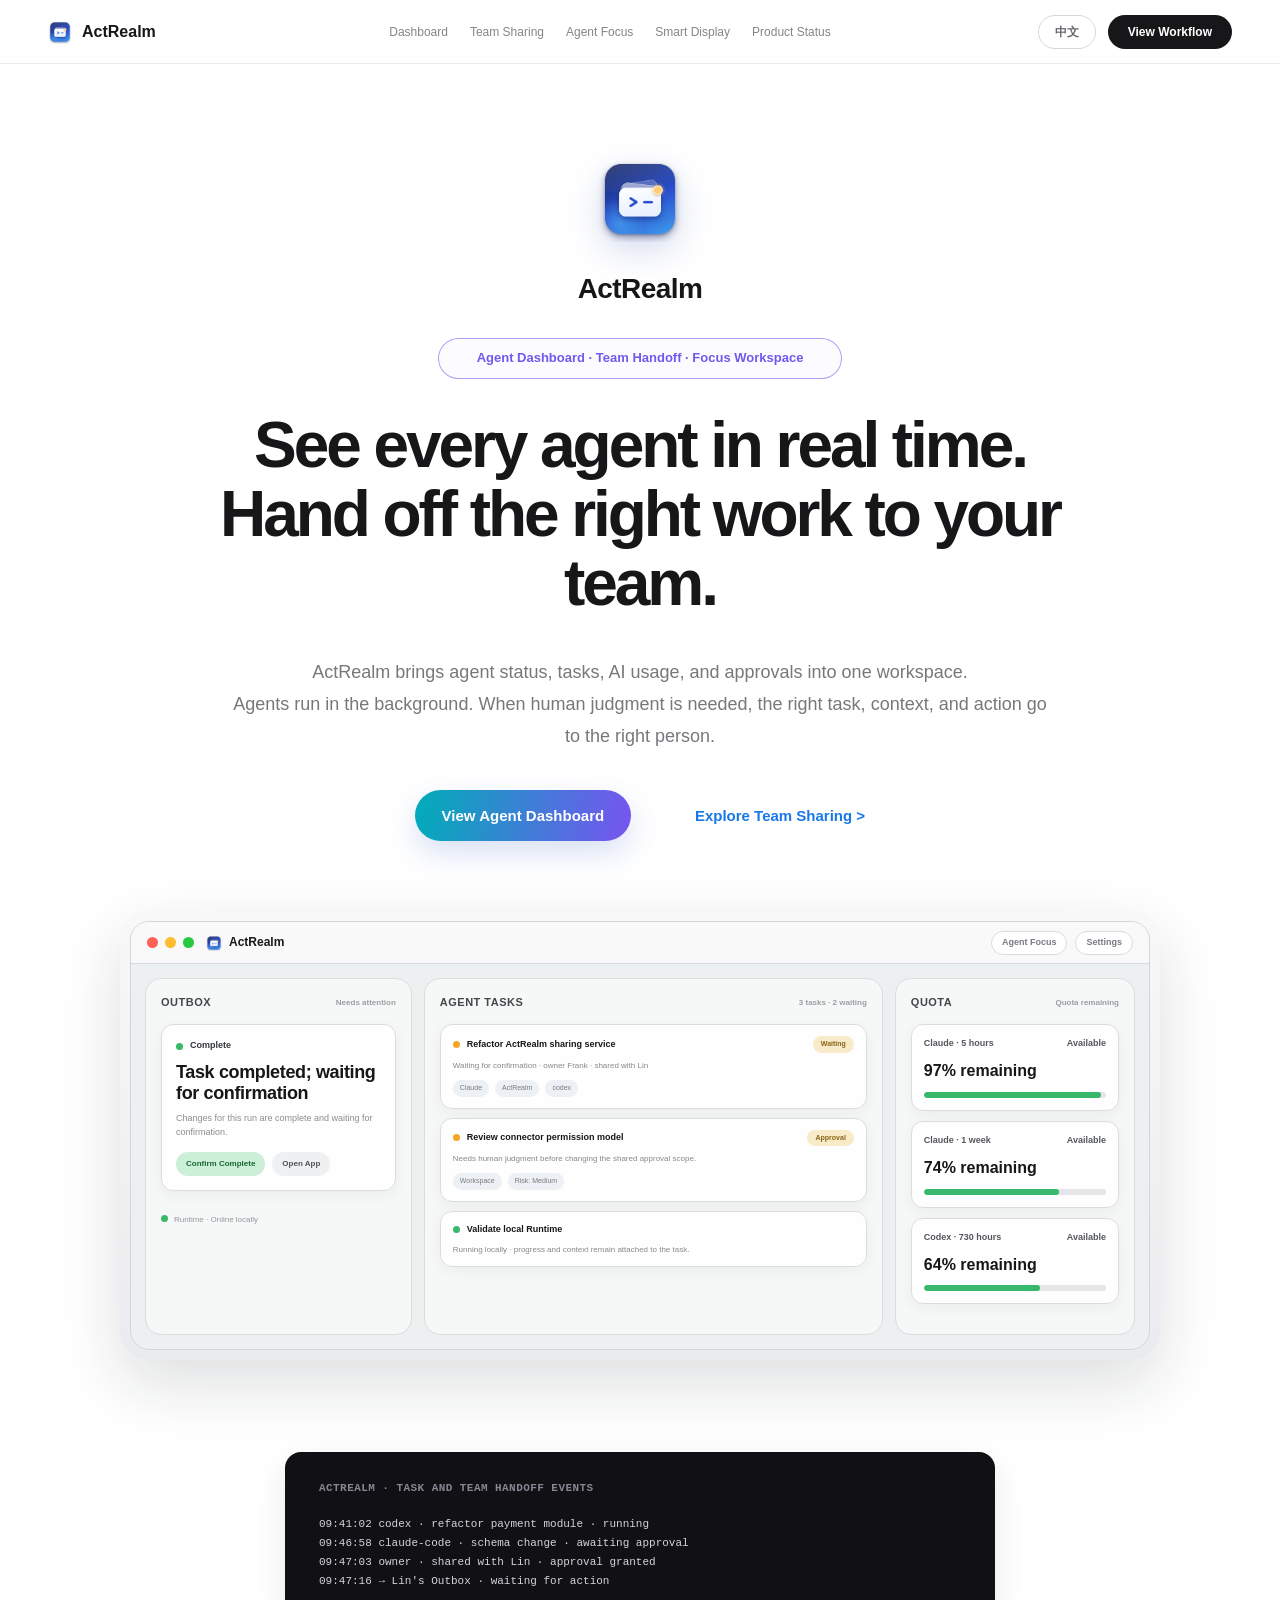
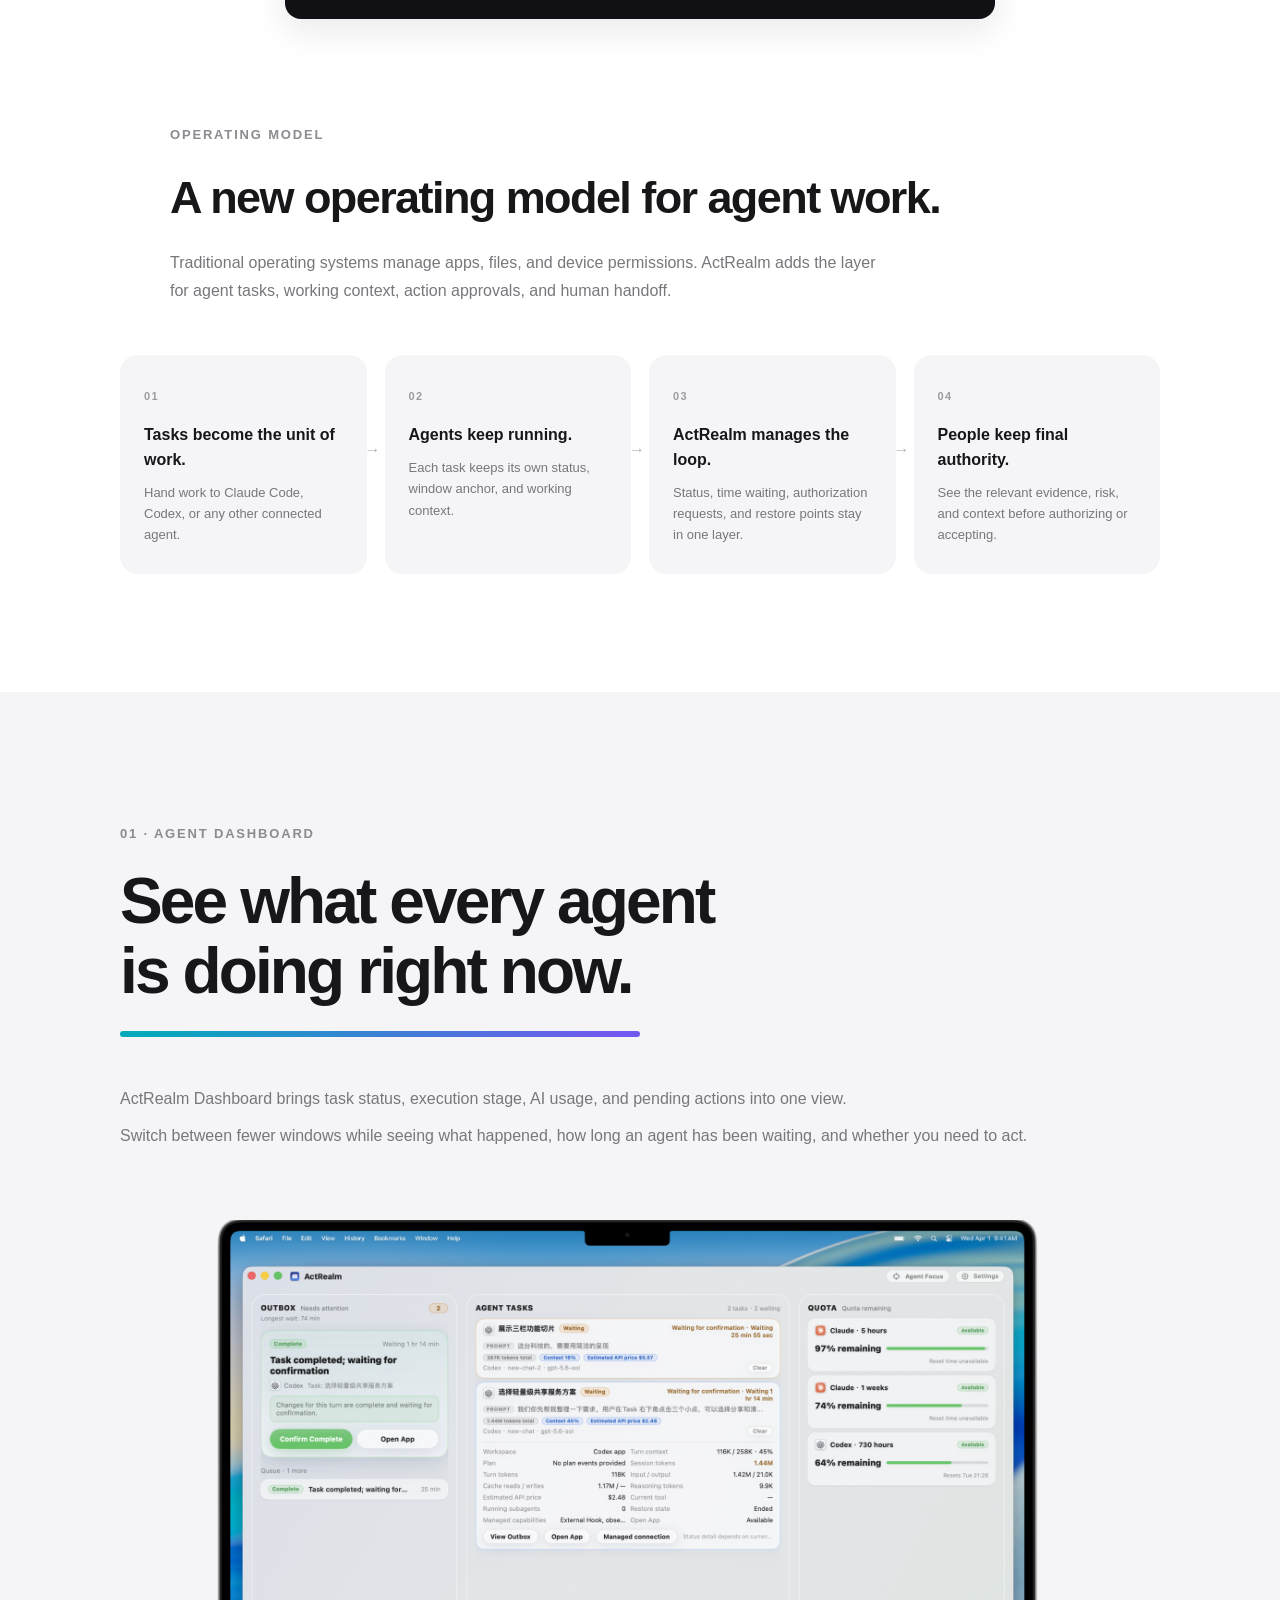
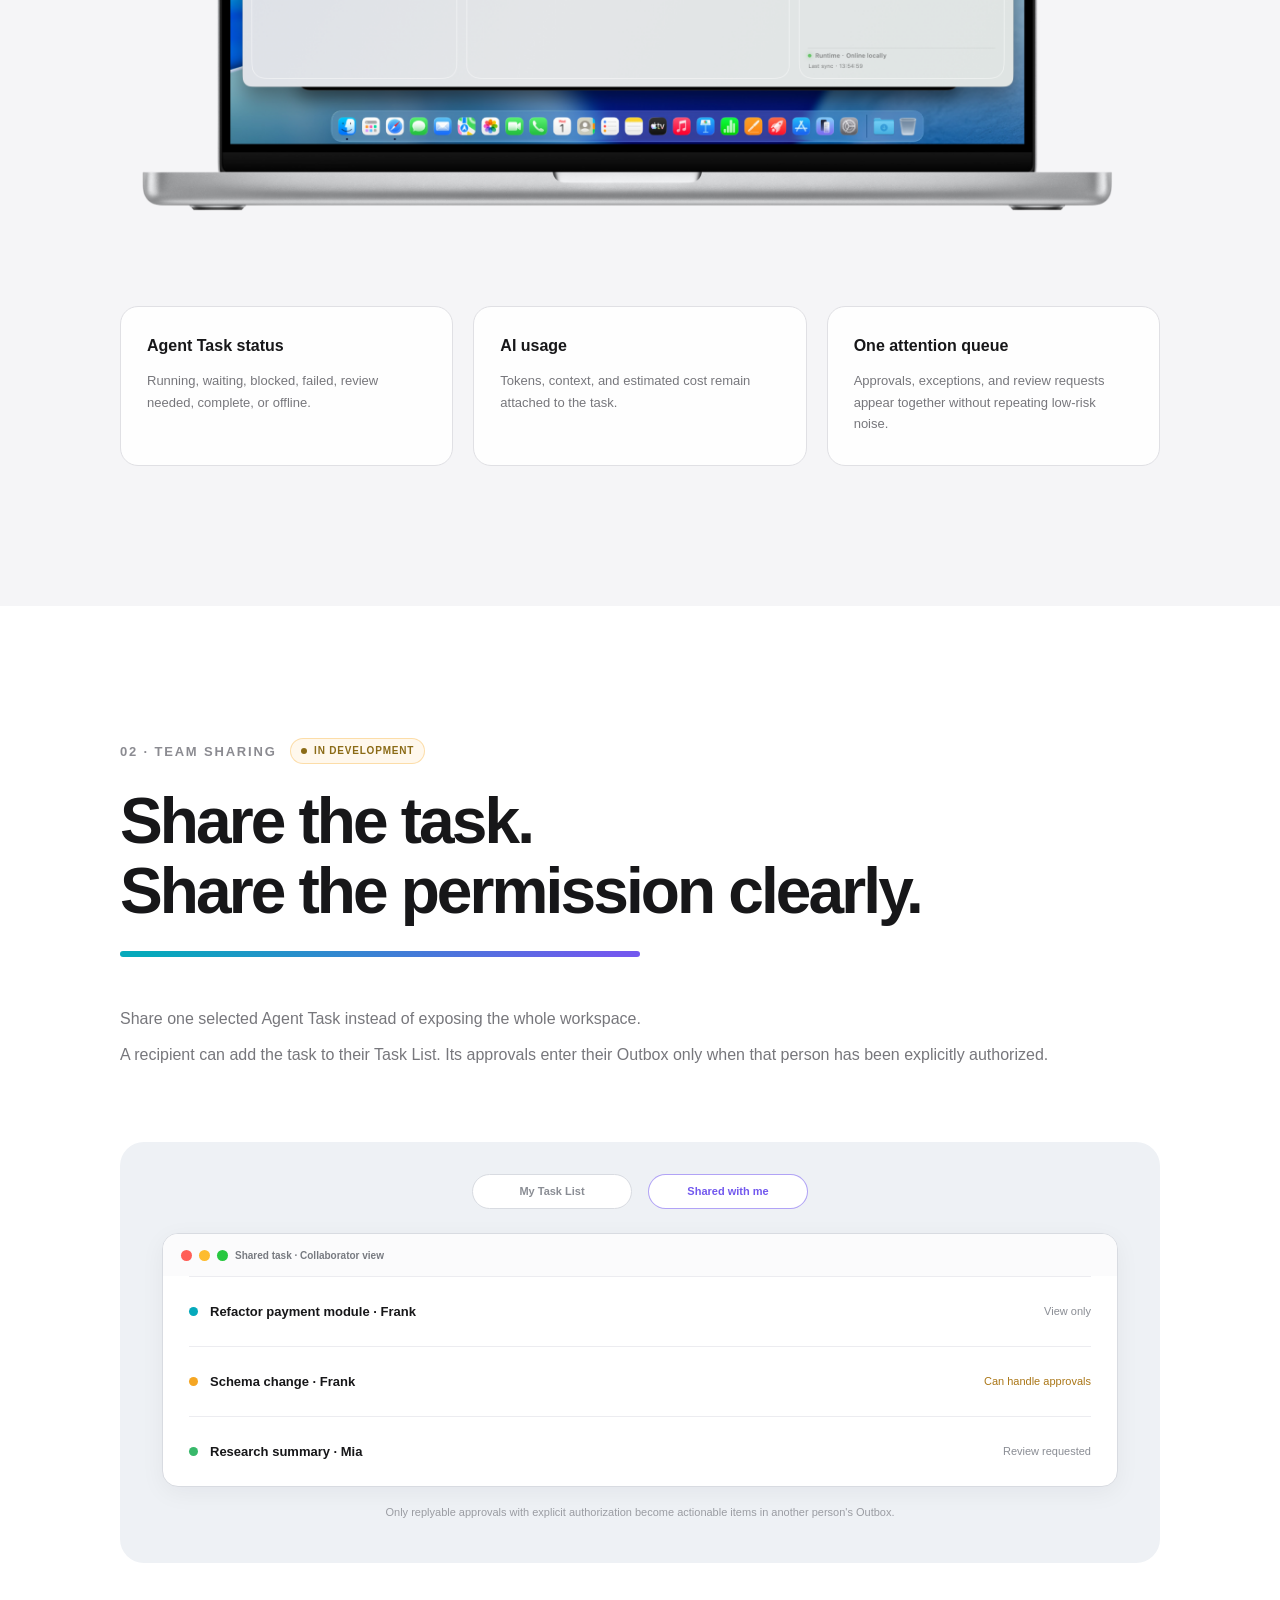
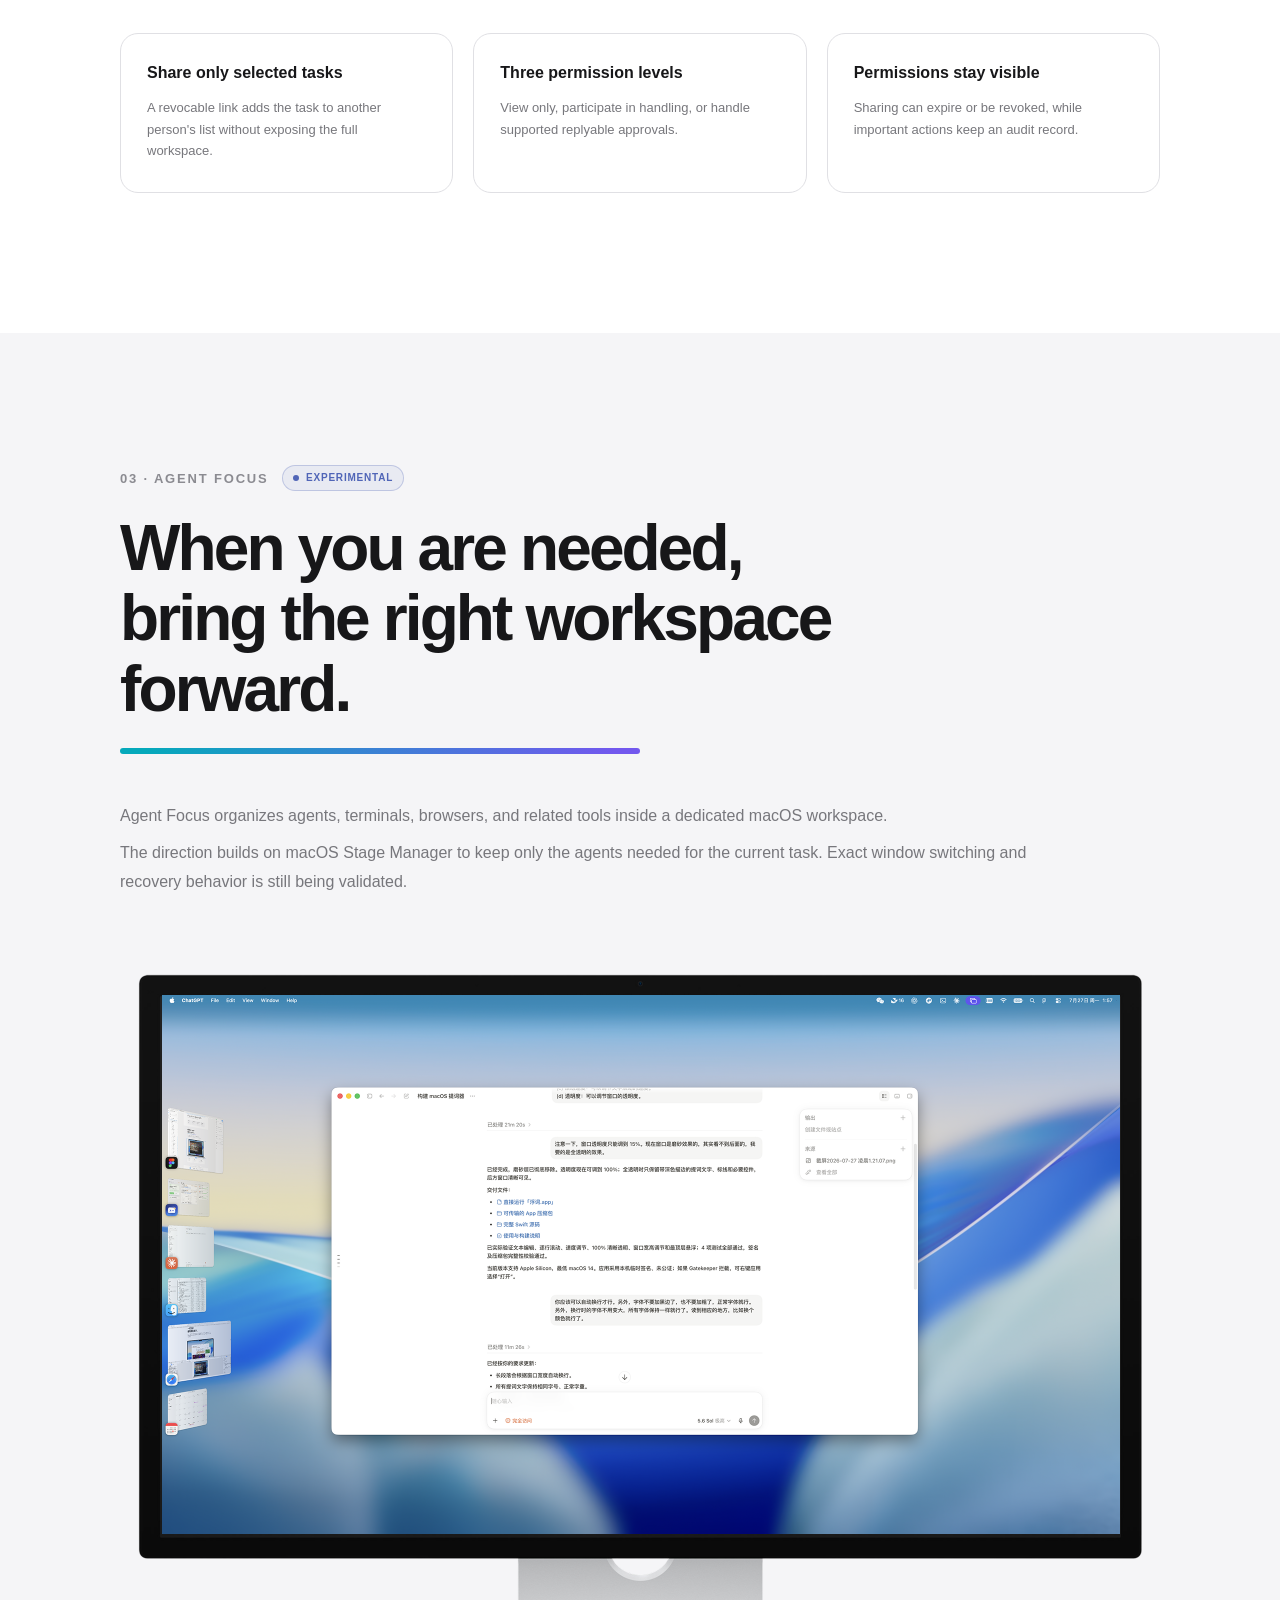
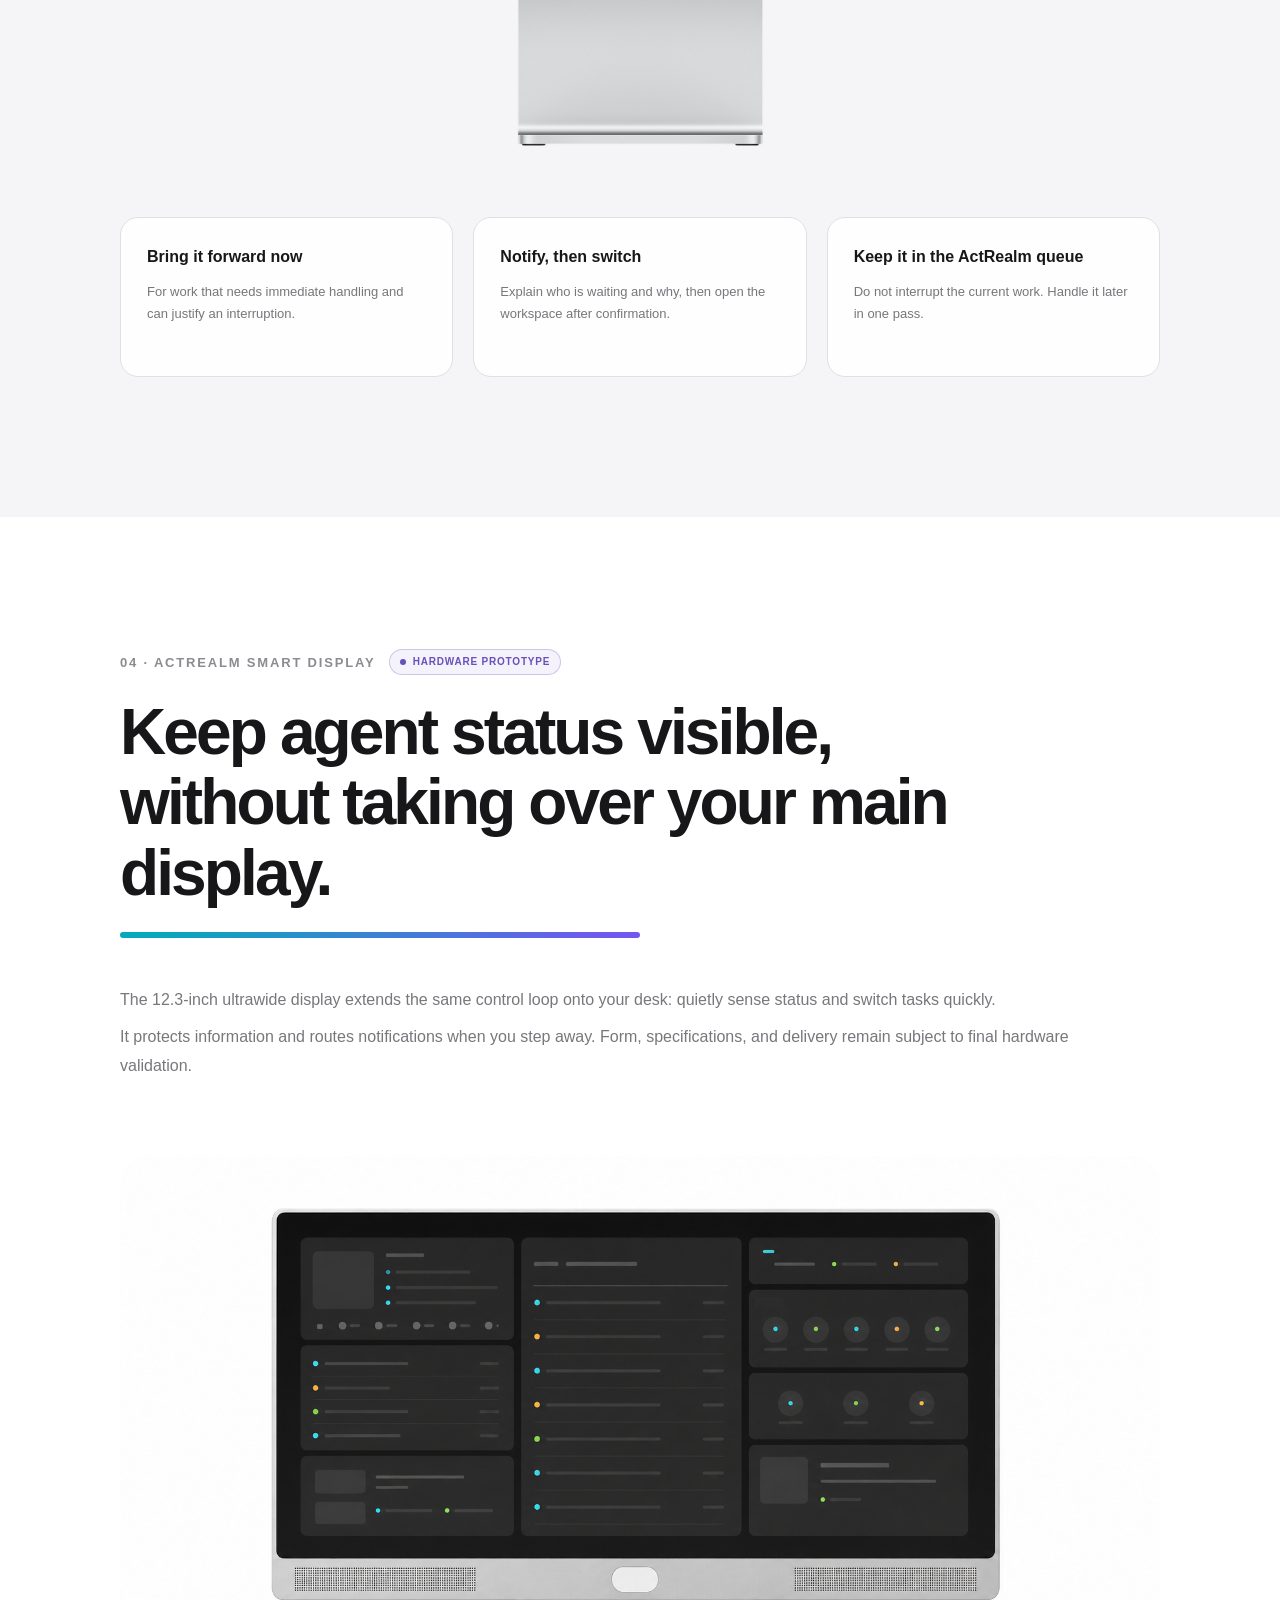
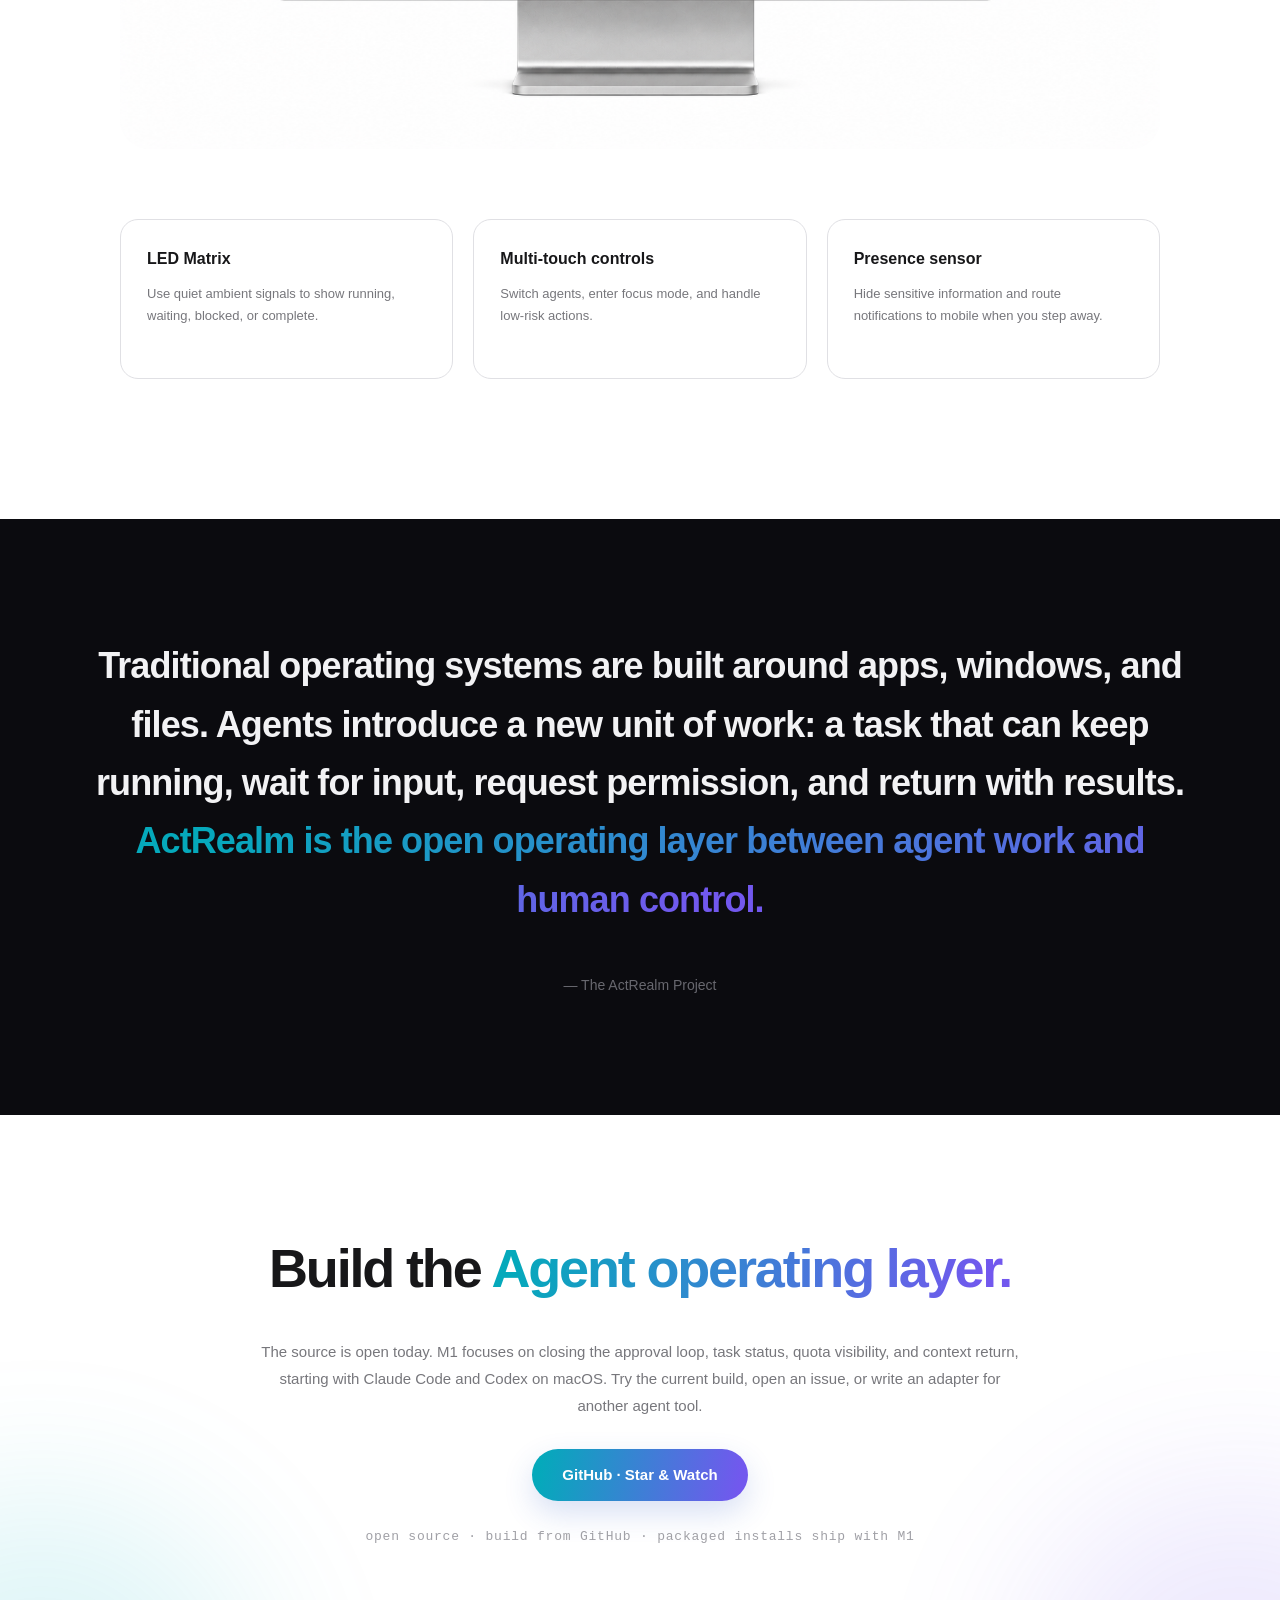
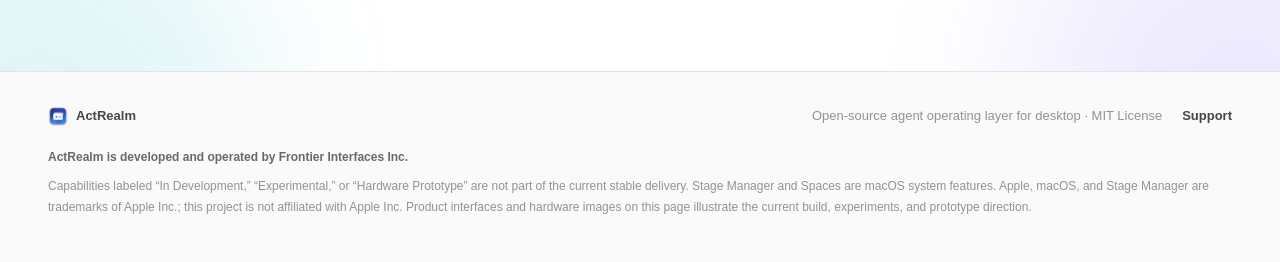
==== commit 7d153269: "Add public ActRealm support page" ====
--- a/index.html
+++ b/index.html
@@ -1010,8 +1010,31 @@
       height: 20px;
     }
 
+    .footer-meta {
+      display: flex;
+      align-items: center;
+      gap: 20px;
+    }
+
+    .footer-link {
+      color: #45454a;
+      font-weight: 700;
+      transition: color .2s ease;
+    }
+
+    .footer-link:hover {
+      color: #1677ff;
+    }
+
+    .footer-company {
+      margin-top: 22px;
+      color: #68686e;
+      font-size: 12px;
+      font-weight: 650;
+    }
+
     .footer-note {
-      margin-top: 24px;
+      margin-top: 10px;
       font-size: 12px;
       line-height: 1.75;
     }
@@ -1325,8 +1348,12 @@
           <img src="assets/actrealm-icon-192.png" alt="">
           <span>ActRealm</span>
         </div>
-        <div data-i18n="footer.tagline">Open-source agent operating layer for desktop · MIT License</div>
+        <div class="footer-meta">
+          <div data-i18n="footer.tagline">Open-source agent operating layer for desktop · MIT License</div>
+          <a class="footer-link" href="/support/" data-i18n="footer.support">Support</a>
+        </div>
       </div>
+      <p class="footer-company" data-i18n="footer.company">ActRealm is developed and operated by Frontier Interfaces Inc.</p>
       <p class="footer-note" data-i18n="footer.note">Capabilities labeled “In Development,” “Experimental,” or “Hardware Prototype” are not part of the current stable delivery. Stage Manager and Spaces are macOS system features. Apple, macOS, and Stage Manager are trademarks of Apple Inc.; this project is not affiliated with Apple Inc. Product interfaces and hardware images on this page illustrate the current build, experiments, and prototype direction.</p>
     </div>
   </footer>
@@ -1425,6 +1452,8 @@
         "opensource.copy": "当前源代码已经开放。M1 将重点完善审批闭环、任务状态、额度信息与上下文返回，从 macOS 上的 Claude Code 与 Codex 开始。欢迎试用当前构建、提交 issue，或为新的 Agent 工具编写适配器。",
         "opensource.note": "开源 · 从 GitHub 构建 · M1 提供打包安装",
         "footer.tagline": "桌面端的开源 Agent 操作层 · MIT License",
+        "footer.support": "支持",
+        "footer.company": "ActRealm 由 Frontier Interfaces Inc. 开发与运营。",
         "footer.note": "标注“开发中”“实验性方向”或“硬件原型”的能力不属于当前稳定交付。Stage Manager 与 Spaces 为 macOS 系统功能；Apple、macOS 与 Stage Manager 为 Apple Inc. 商标，本项目与 Apple Inc. 无关联。页面中的产品界面与硬件图片用于说明当前构建、实验和原型方向。"
       },
       html: {
